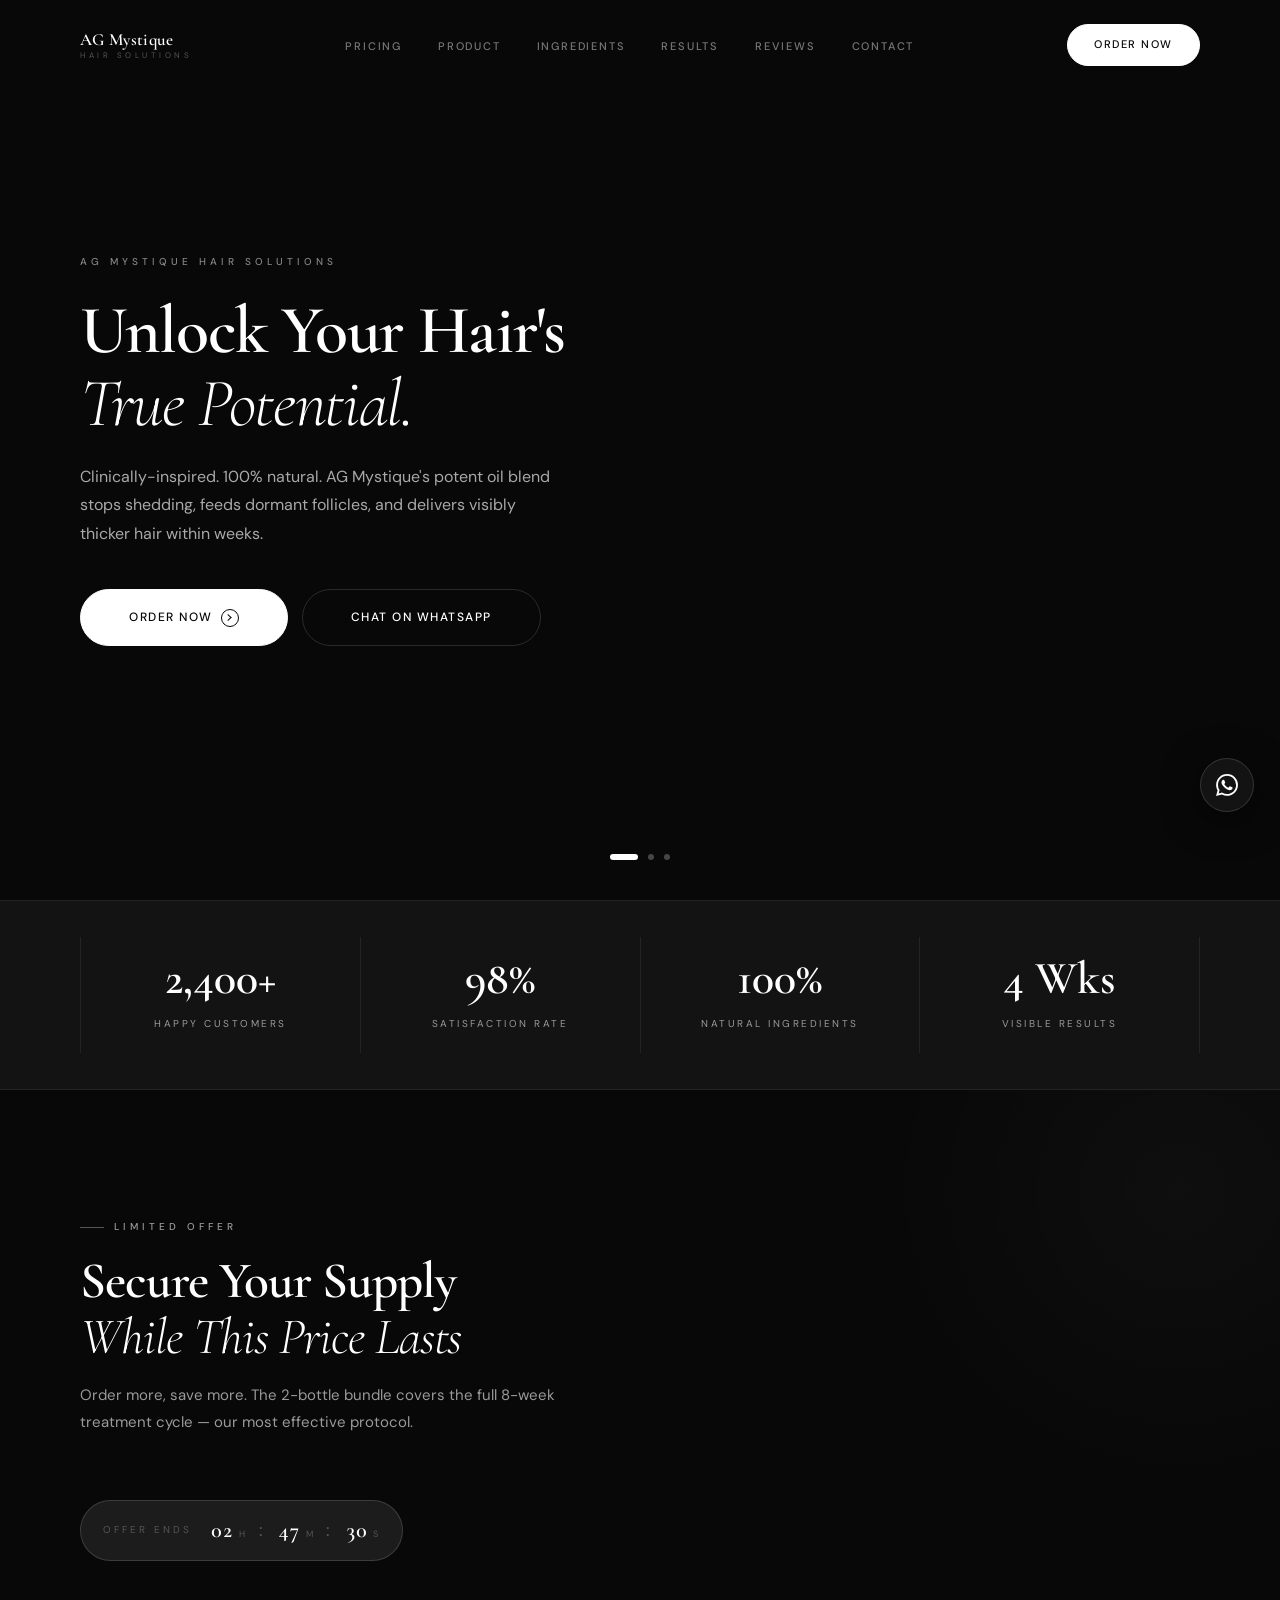
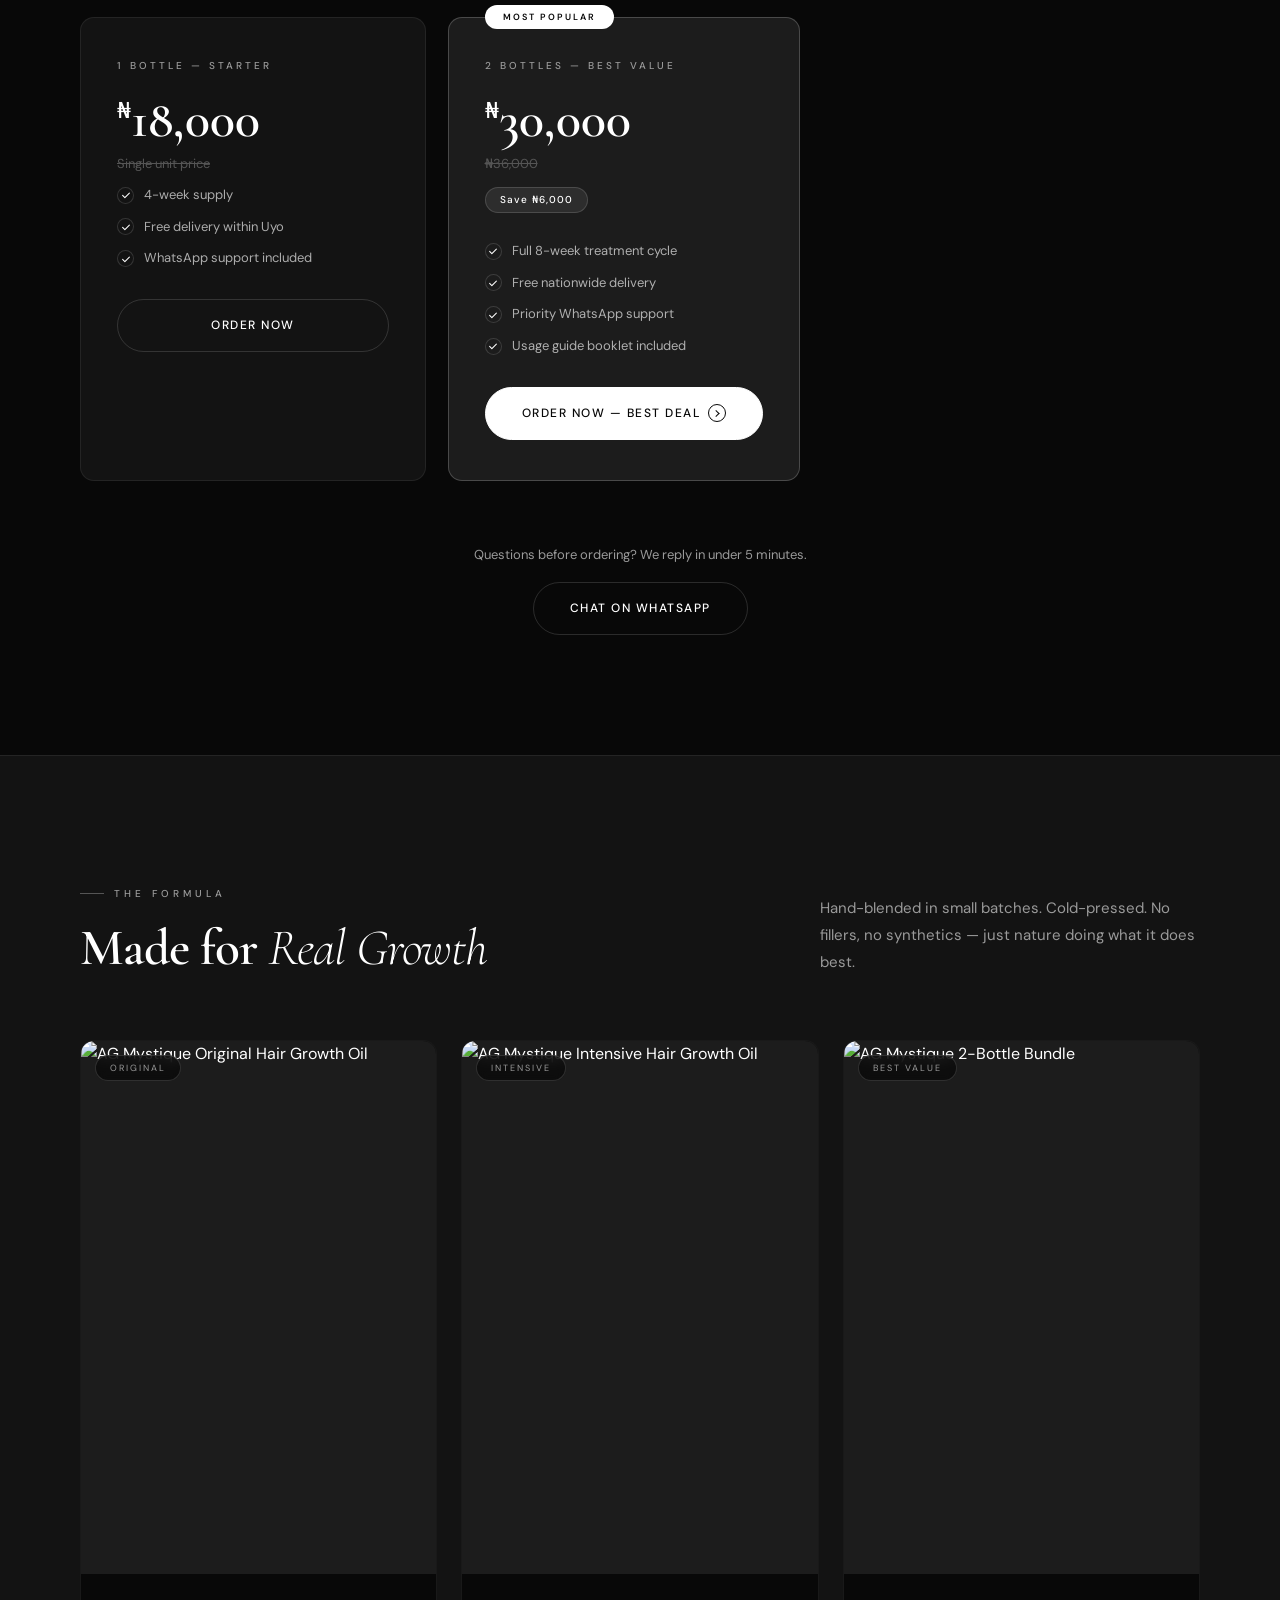
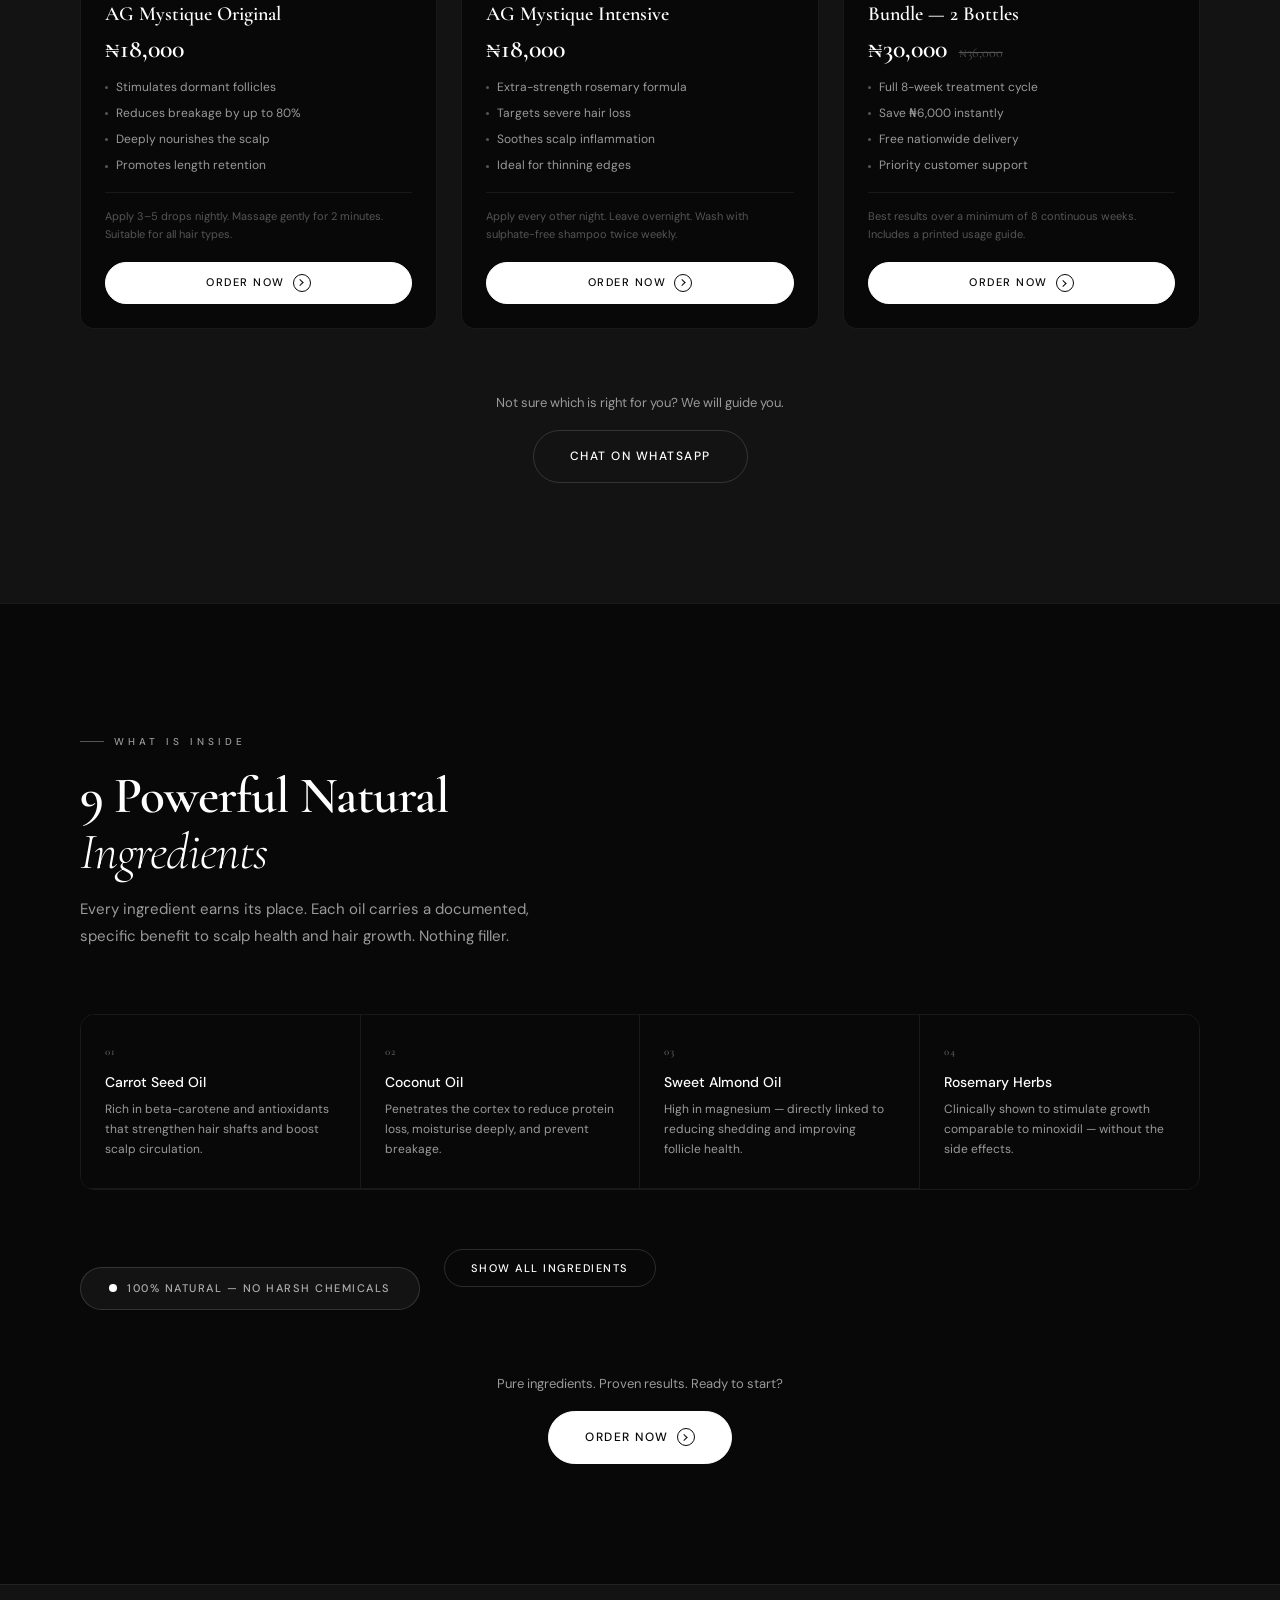
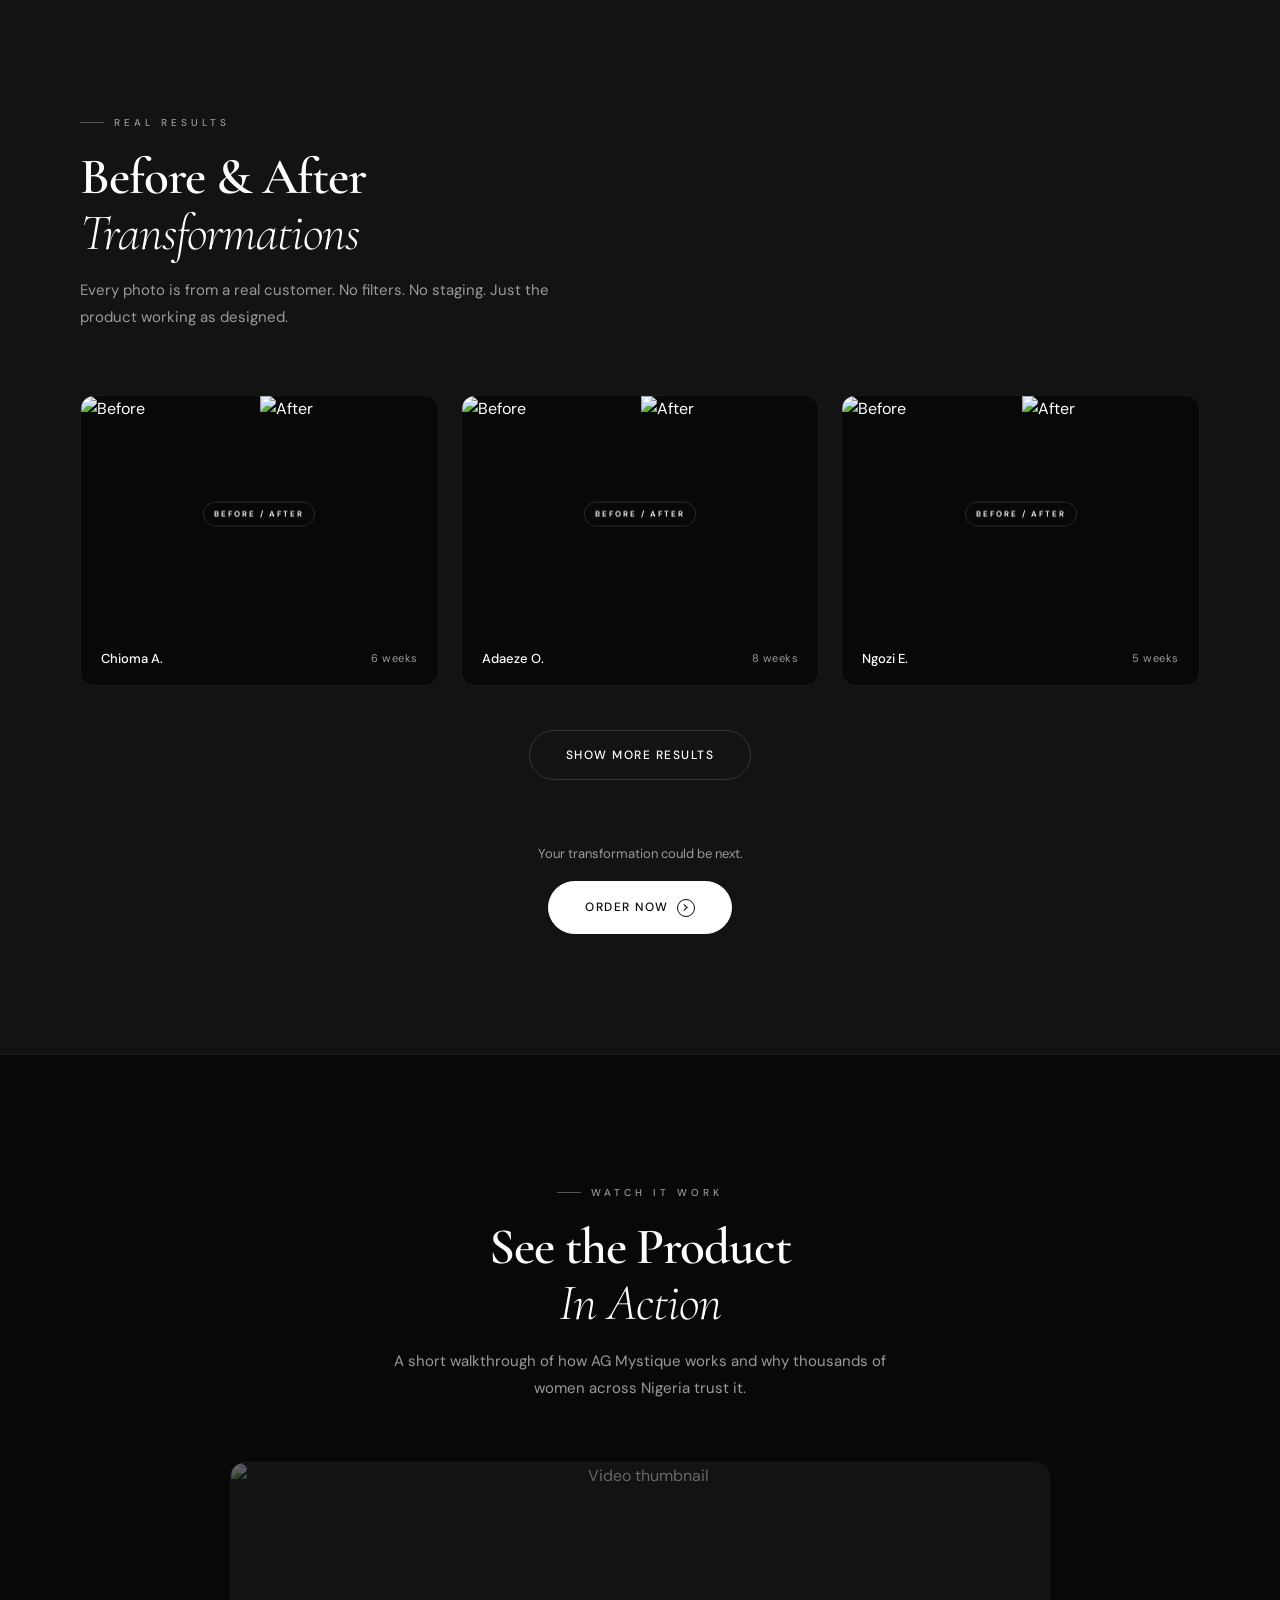
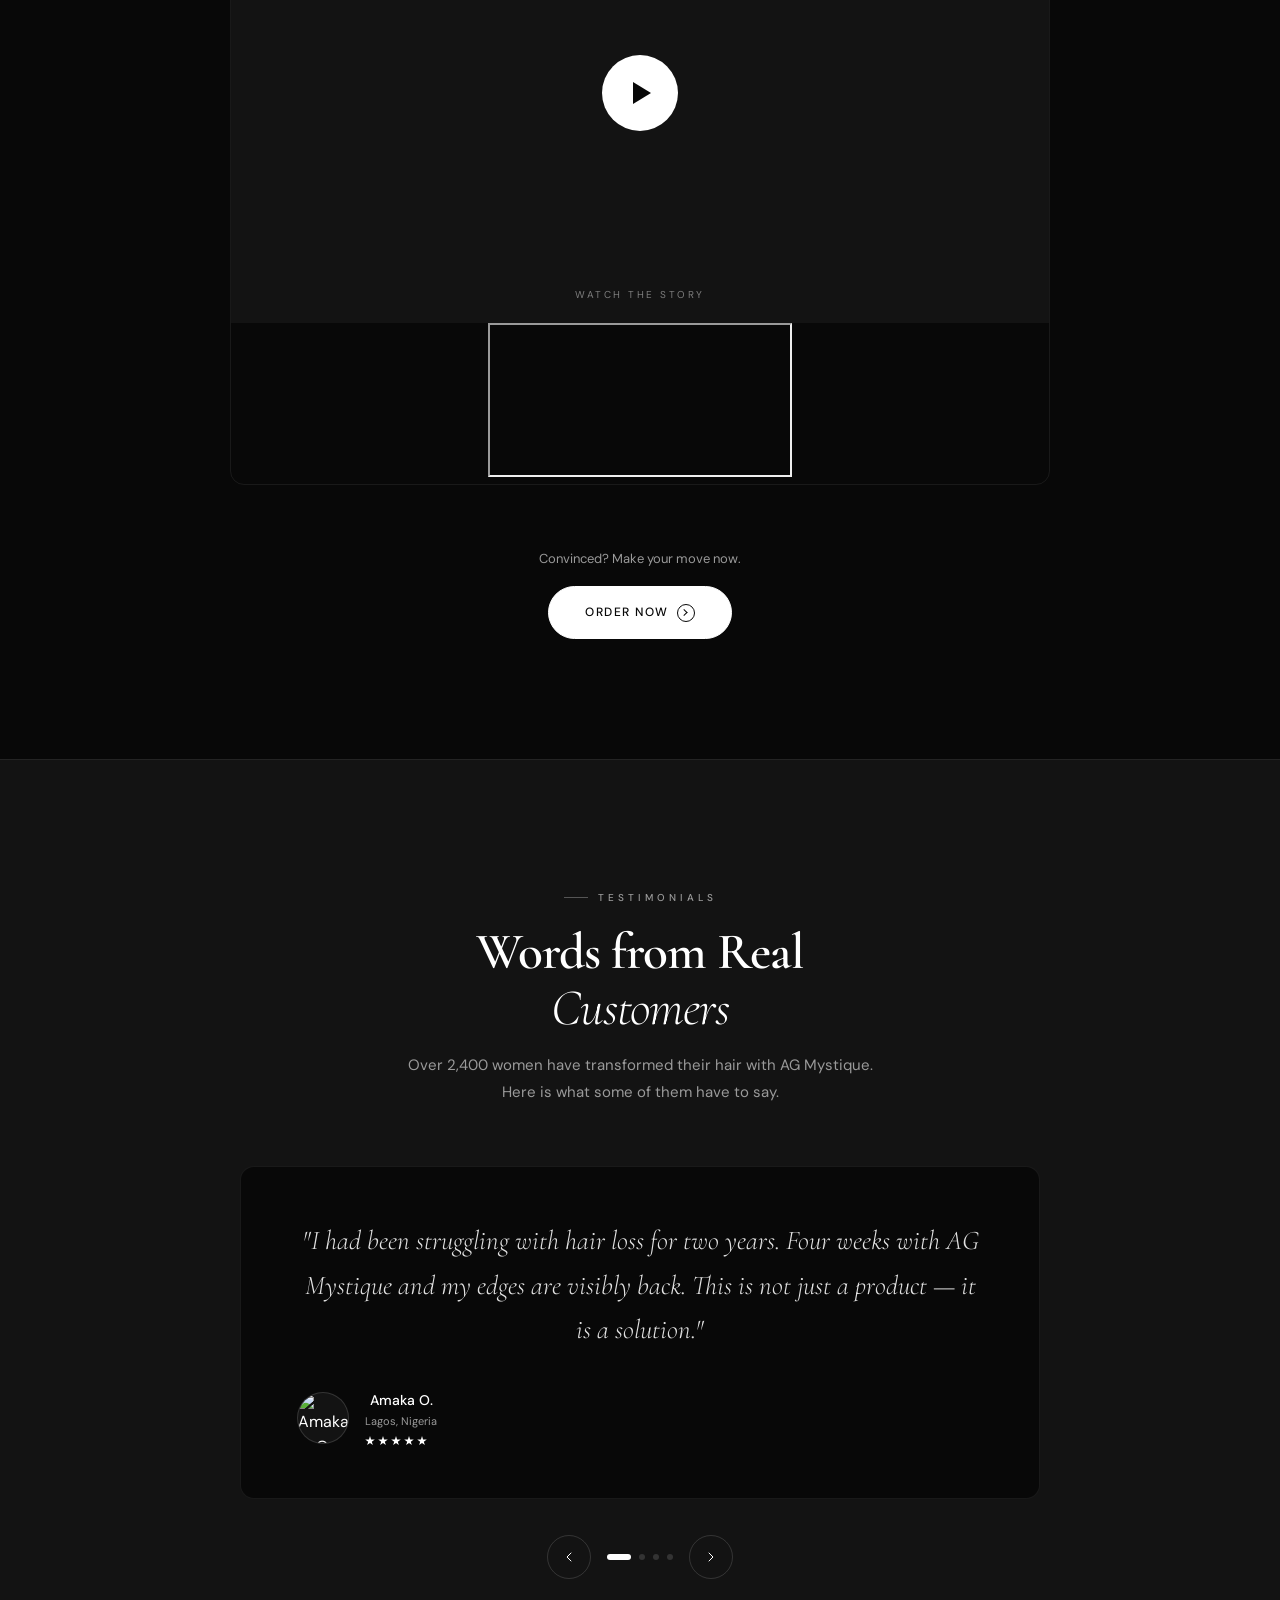
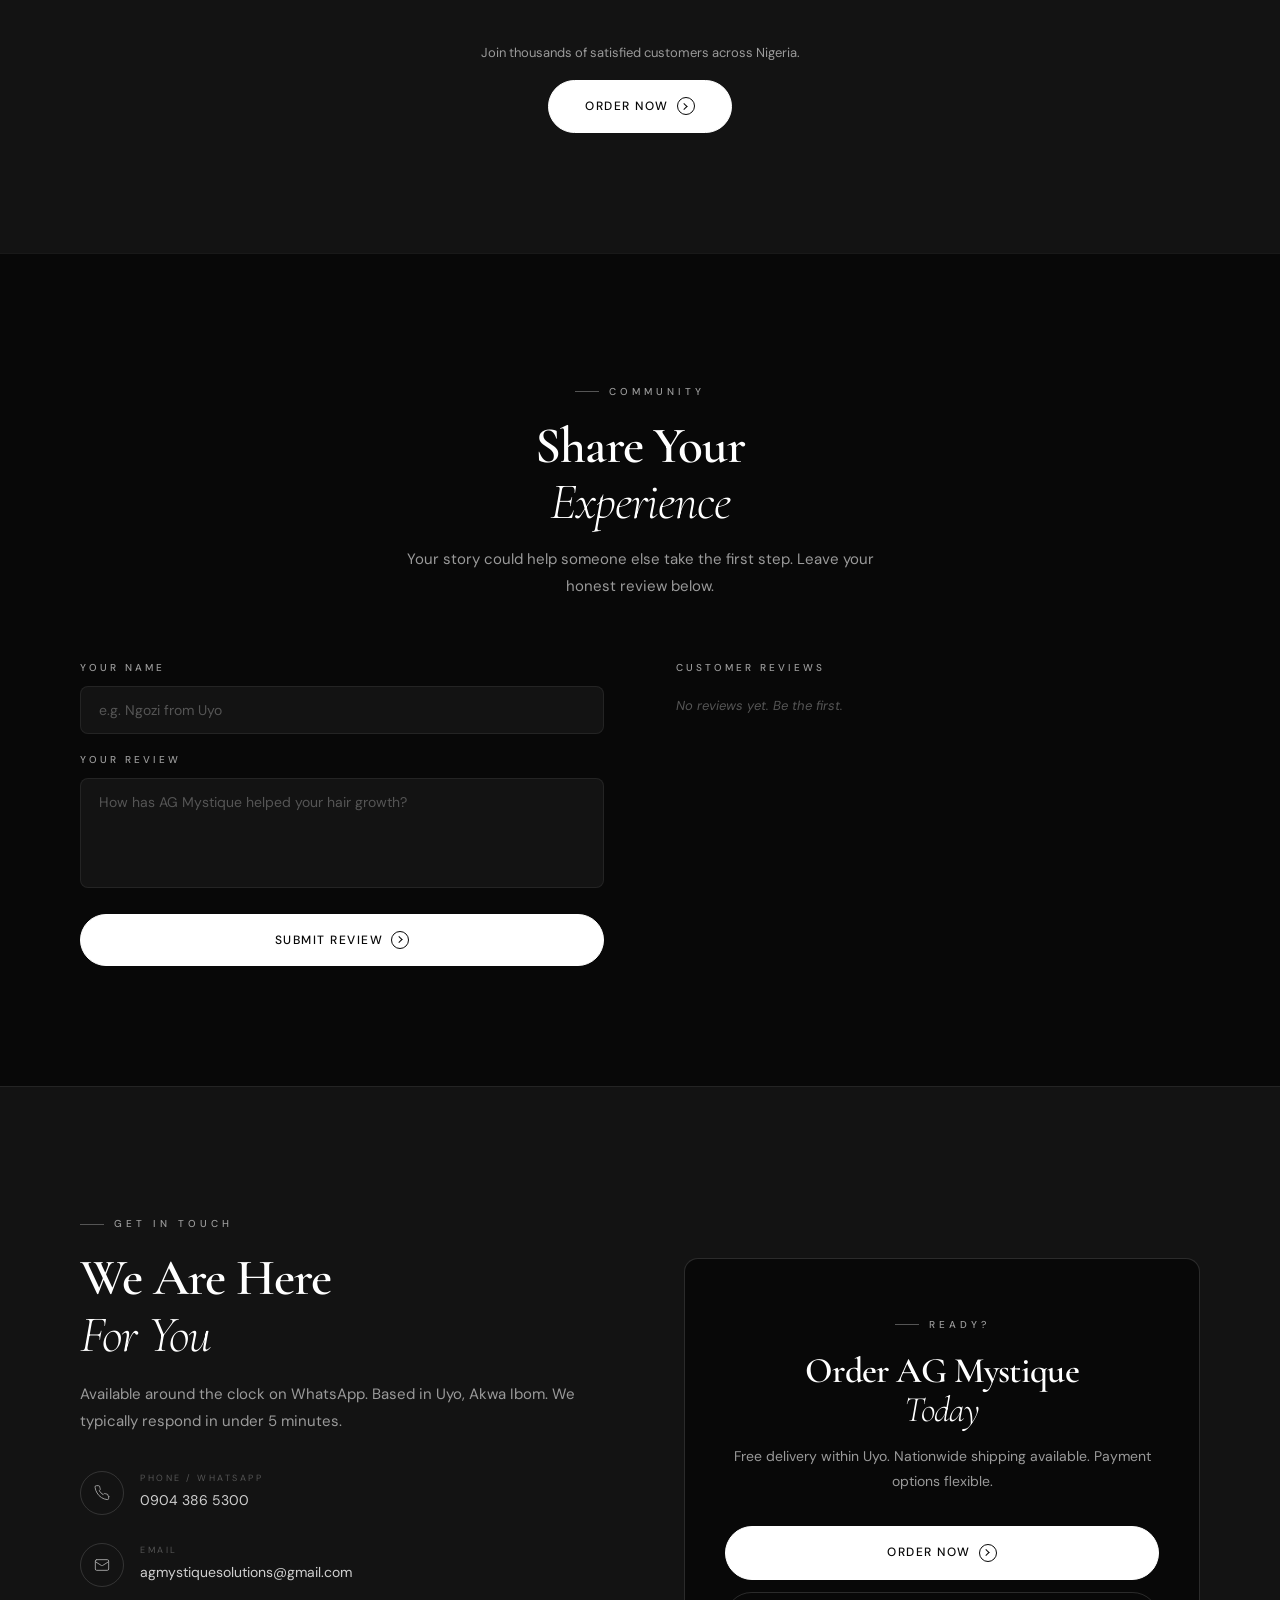
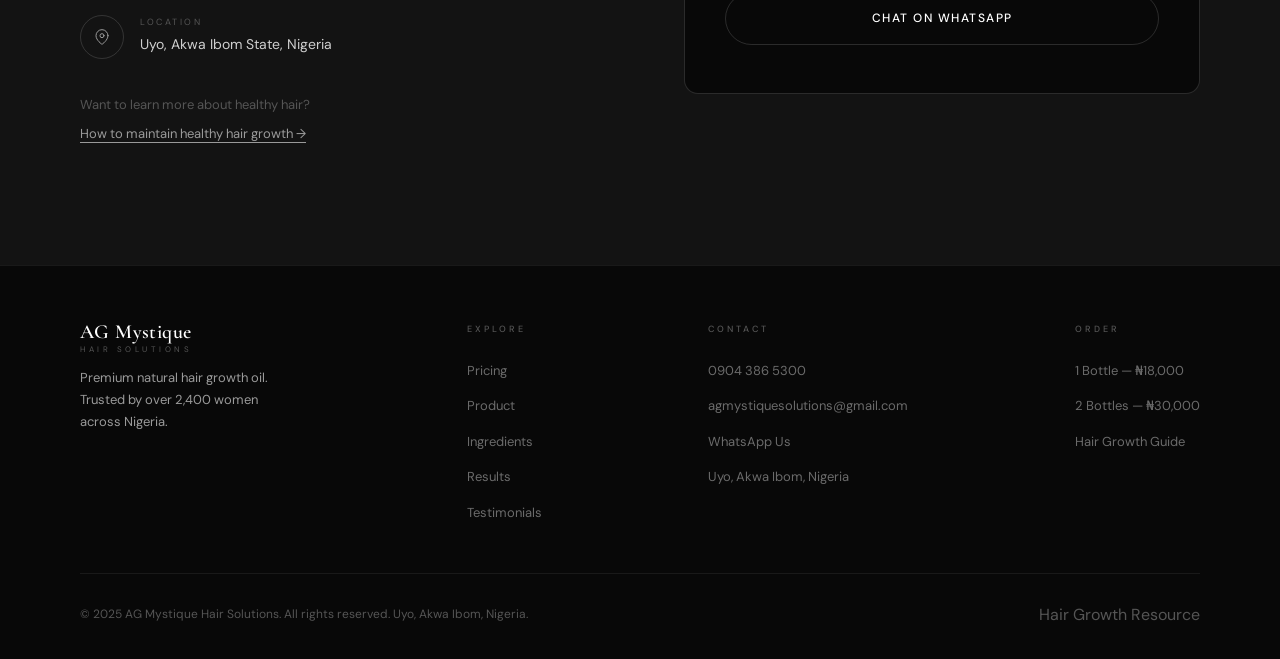
==== index.html @ 1183cba9 "first commit" ====
<!DOCTYPE html>
<html lang="en">
<head>
<meta charset="UTF-8"/>
<meta name="viewport" content="width=device-width,initial-scale=1.0"/>
<meta name="description" content="AG Mystique Hair Solutions — 100% natural hair growth oil. Stop breakage. Regrow thicker, stronger hair. Order now. Uyo, Akwa Ibom, Nigeria."/>
<title>AG Mystique Hair Solutions</title>
<link rel="preconnect" href="https://fonts.googleapis.com"/>
<link rel="preconnect" href="https://fonts.gstatic.com" crossorigin/>
<link rel="stylesheet" href="style.css"/>
</head>
<body>

<!-- ══════════════════════════════
     NAVBAR
══════════════════════════════ -->
<nav id="nav" aria-label="Main navigation">
  <div class="wrap">
    <div class="nav-row">

      <a href="#hero" class="logo">
        AG Mystique
        <small>Hair Solutions</small>
      </a>

      <ul class="nav-links">
        <li><a href="#promo">Pricing</a></li>
        <li><a href="#product">Product</a></li>
        <li><a href="#ingredients">Ingredients</a></li>
        <li><a href="#results">Results</a></li>
        <li><a href="#testi">Reviews</a></li>
        <li><a href="#contact">Contact</a></li>
      </ul>

      <a href="https://wa.me/2349043865300?text=Hello%2C%20I%20want%20to%20order%20AG%20Mystique%20Hair%20Solutions"
         target="_blank" rel="noopener"
         class="btn btn-white btn-sm nav-cta-wrap">
        Order Now
      </a>

      <button class="hbg" aria-label="Open menu" aria-expanded="false">
        <span></span><span></span><span></span>
      </button>

    </div>
  </div>
</nav>

<!-- Mobile menu -->
<nav class="m-menu" aria-label="Mobile navigation">
  <a href="#promo">Pricing</a>
  <a href="#product">Product</a>
  <a href="#ingredients">Ingredients</a>
  <a href="#results">Results</a>
  <a href="#testi">Reviews</a>
  <a href="#contact">Contact</a>
  <div class="m-menu-cta">
    <a href="https://wa.me/2349043865300?text=Hello%2C%20I%20want%20to%20order%20AG%20Mystique%20Hair%20Solutions"
       target="_blank" rel="noopener"
       class="btn btn-white btn-lg">Order Now</a>
  </div>
</nav>


<!-- ══════════════════════════════
     HERO
══════════════════════════════ -->
<section id="hero" aria-label="Hero">

  <div class="slides">
    <div class="slide s1 on" role="img" aria-label="Hair care slide 1"></div>
    <div class="slide s2"    role="img" aria-label="Hair care slide 2"></div>
    <div class="slide s3"    role="img" aria-label="Hair care slide 3"></div>
  </div>

  <div class="hero-body wrap">
    <div class="hero-copy">
      <p class="hero-tag">AG Mystique Hair Solutions</p>
      <h1 class="h-display">
        Unlock Your Hair's<br>
        <em>True Potential.</em>
      </h1>
      <p class="hero-desc">
        Clinically-inspired. 100% natural. AG Mystique's potent oil blend
        stops shedding, feeds dormant follicles, and delivers visibly
        thicker hair within weeks.
      </p>
      <div class="hero-btns">
        <a href="#promo"
           class="btn btn-white btn-lg">
          Order Now <span class="arr"></span>
        </a>
        <a href="https://wa.me/2349043865300?text=Hello%2C%20I%20want%20to%20order%20AG%20Mystique%20Hair%20Solutions"
           target="_blank" rel="noopener"
           class="btn btn-ghost btn-lg">
          Chat on WhatsApp
        </a>
      </div>
    </div>
  </div>

  <div class="slide-nav">
    <div class="sdot on"  aria-label="Slide 1"></div>
    <div class="sdot"     aria-label="Slide 2"></div>
    <div class="sdot"     aria-label="Slide 3"></div>
  </div>

</section>


<!-- ══════════════════════════════
     PROOF BAR
══════════════════════════════ -->
<div class="proof-bar">
  <div class="wrap">
    <div class="proof-grid">
      <div class="proof-cell" data-aos data-aos-delay="0">
        <span class="proof-num">2,400+</span>
        <span class="proof-label">Happy Customers</span>
      </div>
      <div class="proof-cell" data-aos data-aos-delay="80">
        <span class="proof-num">98%</span>
        <span class="proof-label">Satisfaction Rate</span>
      </div>
      <div class="proof-cell" data-aos data-aos-delay="160">
        <span class="proof-num">100%</span>
        <span class="proof-label">Natural Ingredients</span>
      </div>
      <div class="proof-cell" data-aos data-aos-delay="240">
        <span class="proof-num">4 Wks</span>
        <span class="proof-label">Visible Results</span>
      </div>
    </div>
  </div>
</div>


<!-- ══════════════════════════════
     PROMO / PRICING
══════════════════════════════ -->
<section id="promo" class="section">
  <div class="wrap">

    <div class="promo-head" data-aos>
      <p class="eyebrow">Limited Offer</p>
      <h2 class="h-section">
        Secure Your Supply<br><em>While This Price Lasts</em>
      </h2>
      <p class="body-text" style="margin-top:16px">
        Order more, save more. The 2-bottle bundle covers the full
        8-week treatment cycle — our most effective protocol.
      </p>
    </div>

    <!-- Countdown -->
    <div class="cd-bar" data-aos data-aos-delay="80">
      <span class="cd-label">Offer Ends</span>
      <div class="cd-unit">
        <span class="cd-num" id="cdH">02</span>
        <span class="cd-sub">H</span>
      </div>
      <span class="cd-sep">:</span>
      <div class="cd-unit">
        <span class="cd-num" id="cdM">47</span>
        <span class="cd-sub">M</span>
      </div>
      <span class="cd-sep">:</span>
      <div class="cd-unit">
        <span class="cd-num" id="cdS">00</span>
        <span class="cd-sub">S</span>
      </div>
    </div>

    <!-- Price cards -->
    <div class="price-cards" data-aos data-aos-delay="120">

      <!-- 1 bottle -->
      <div class="pc">
        <p class="pc-label">1 Bottle &mdash; Starter</p>
        <div class="pc-price"><sup>&#8358;</sup>18,000</div>
        <p class="pc-was">Single unit price</p>
        <ul class="pc-perks">
          <li class="pc-perk">4-week supply</li>
          <li class="pc-perk">Free delivery within Uyo</li>
          <li class="pc-perk">WhatsApp support included</li>
        </ul>
        <a href="https://wa.me/2349043865300?text=Hello%2C%20I%20want%20to%20order%201%20bottle%20of%20AG%20Mystique%20-%20%E2%82%A618%2C000"
           target="_blank" rel="noopener"
           class="btn btn-ghost btn-full">
          Order Now
        </a>
      </div>

      <!-- 2 bottles (featured) -->
      <div class="pc star">
        <div class="pc-badge">Most Popular</div>
        <p class="pc-label">2 Bottles &mdash; Best Value</p>
        <div class="pc-price"><sup>&#8358;</sup>30,000</div>
        <p class="pc-was">&#8358;36,000</p>
        <span class="pc-save">Save &#8358;6,000</span>
        <ul class="pc-perks">
          <li class="pc-perk">Full 8-week treatment cycle</li>
          <li class="pc-perk">Free nationwide delivery</li>
          <li class="pc-perk">Priority WhatsApp support</li>
          <li class="pc-perk">Usage guide booklet included</li>
        </ul>
        <a href="https://wa.me/2349043865300?text=Hello%2C%20I%20want%20to%20order%202%20bottles%20of%20AG%20Mystique%20-%20%E2%82%A630%2C000"
           target="_blank" rel="noopener"
           class="btn btn-white btn-full">
          Order Now &mdash; Best Deal <span class="arr"></span>
        </a>
      </div>

    </div>

    <!-- Section CTA -->
    <div class="cta-band" data-aos data-aos-delay="60">
      <p>Questions before ordering? We reply in under 5 minutes.</p>
      <a href="https://wa.me/2349043865300?text=Hello%2C%20I%20want%20to%20order%20AG%20Mystique%20Hair%20Solutions"
         target="_blank" rel="noopener"
         class="btn btn-ghost">Chat on WhatsApp</a>
    </div>

  </div>
</section>


<!-- ══════════════════════════════
     PRODUCT
══════════════════════════════ -->
<section id="product" class="section">
  <div class="wrap">

    <div class="prod-top">
      <div data-aos>
        <p class="eyebrow">The Formula</p>
        <h2 class="h-section">Made for <em>Real Growth</em></h2>
      </div>
      <p class="body-text" style="max-width:380px" data-aos data-aos-delay="80">
        Hand-blended in small batches. Cold-pressed. No fillers,
        no synthetics — just nature doing what it does best.
      </p>
    </div>

    <div class="prod-grid">

      <!-- Card 1 -->
      <div class="prod-card" data-aos data-aos-delay="0" tabindex="0" role="button" aria-label="View AG Mystique Original">
        <div class="prod-img">
          <img src="https://images.unsplash.com/photo-1608248543803-ba4f8c70ae0b?w=700&q=80&auto=format&fit=crop"
               alt="AG Mystique Original Hair Growth Oil" loading="lazy"/>
          <span class="prod-tag-over">Original</span>
          <span class="zoom-cue">Tap to Zoom</span>
        </div>
        <div class="prod-body">
          <h3 class="prod-name">AG Mystique Original</h3>
          <p class="prod-price">&#8358;18,000</p>
          <ul class="prod-bens">
            <li class="prod-ben">Stimulates dormant follicles</li>
            <li class="prod-ben">Reduces breakage by up to 80%</li>
            <li class="prod-ben">Deeply nourishes the scalp</li>
            <li class="prod-ben">Promotes length retention</li>
          </ul>
          <p class="prod-usage">Apply 3–5 drops nightly. Massage gently for 2 minutes. Suitable for all hair types.</p>
          <div class="prod-foot">
            <a href="https://wa.me/2349043865300?text=Hello%2C%20I%20want%20to%20order%20AG%20Mystique%20Original"
               target="_blank" rel="noopener"
               class="btn btn-white btn-full btn-sm"
               onclick="event.stopPropagation()">
              Order Now <span class="arr"></span>
            </a>
          </div>
        </div>
      </div>

      <!-- Card 2 -->
      <div class="prod-card" data-aos data-aos-delay="100" tabindex="0" role="button" aria-label="View AG Mystique Intensive">
        <div class="prod-img">
          <img src="https://images.unsplash.com/photo-1527799820374-dcf8d9d4a388?w=700&q=80&auto=format&fit=crop"
               alt="AG Mystique Intensive Hair Growth Oil" loading="lazy"/>
          <span class="prod-tag-over">Intensive</span>
          <span class="zoom-cue">Tap to Zoom</span>
        </div>
        <div class="prod-body">
          <h3 class="prod-name">AG Mystique Intensive</h3>
          <p class="prod-price">&#8358;18,000</p>
          <ul class="prod-bens">
            <li class="prod-ben">Extra-strength rosemary formula</li>
            <li class="prod-ben">Targets severe hair loss</li>
            <li class="prod-ben">Soothes scalp inflammation</li>
            <li class="prod-ben">Ideal for thinning edges</li>
          </ul>
          <p class="prod-usage">Apply every other night. Leave overnight. Wash with sulphate-free shampoo twice weekly.</p>
          <div class="prod-foot">
            <a href="https://wa.me/2349043865300?text=Hello%2C%20I%20want%20to%20order%20AG%20Mystique%20Intensive"
               target="_blank" rel="noopener"
               class="btn btn-white btn-full btn-sm"
               onclick="event.stopPropagation()">
              Order Now <span class="arr"></span>
            </a>
          </div>
        </div>
      </div>

      <!-- Card 3 -->
      <div class="prod-card" data-aos data-aos-delay="200" tabindex="0" role="button" aria-label="View 2-Bottle Bundle">
        <div class="prod-img">
          <img src="https://images.unsplash.com/photo-1556228578-8c89e6adf883?w=700&q=80&auto=format&fit=crop"
               alt="AG Mystique 2-Bottle Bundle" loading="lazy"/>
          <span class="prod-tag-over">Best Value</span>
          <span class="zoom-cue">Tap to Zoom</span>
        </div>
        <div class="prod-body">
          <h3 class="prod-name">Bundle &mdash; 2 Bottles</h3>
          <p class="prod-price">
            &#8358;30,000
            <span style="font-size:14px;color:var(--grey2);text-decoration:line-through;font-weight:300;margin-left:6px">&#8358;36,000</span>
          </p>
          <ul class="prod-bens">
            <li class="prod-ben">Full 8-week treatment cycle</li>
            <li class="prod-ben">Save &#8358;6,000 instantly</li>
            <li class="prod-ben">Free nationwide delivery</li>
            <li class="prod-ben">Priority customer support</li>
          </ul>
          <p class="prod-usage">Best results over a minimum of 8 continuous weeks. Includes a printed usage guide.</p>
          <div class="prod-foot">
            <a href="https://wa.me/2349043865300?text=Hello%2C%20I%20want%20to%20order%20the%202-bottle%20bundle%20of%20AG%20Mystique"
               target="_blank" rel="noopener"
               class="btn btn-white btn-full btn-sm"
               onclick="event.stopPropagation()">
              Order Now <span class="arr"></span>
            </a>
          </div>
        </div>
      </div>

    </div>

    <div class="cta-band" data-aos>
      <p>Not sure which is right for you? We will guide you.</p>
      <a href="https://wa.me/2349043865300?text=Hello%2C%20I%20need%20help%20choosing%20the%20right%20AG%20Mystique%20product"
         target="_blank" rel="noopener"
         class="btn btn-ghost">Chat on WhatsApp</a>
    </div>

  </div>
</section>

<!-- Lightbox -->
<div id="lb" role="dialog" aria-modal="true" aria-label="Product image zoom">
  <button id="lb-x" aria-label="Close">&times;</button>
  <img id="lb-img" src="" alt="Product zoomed"/>
</div>


<!-- ══════════════════════════════
     INGREDIENTS
══════════════════════════════ -->
<section id="ingredients" class="section">
  <div class="wrap">

    <div class="ing-head" data-aos>
      <p class="eyebrow">What Is Inside</p>
      <h2 class="h-section">9 Powerful Natural<br><em>Ingredients</em></h2>
      <p class="body-text" style="margin-top:16px">
        Every ingredient earns its place. Each oil carries a documented,
        specific benefit to scalp health and hair growth. Nothing filler.
      </p>
    </div>

    <!-- First 4 always visible -->
    <div class="ing-visible" data-aos data-aos-delay="60">
      <div class="ing-card">
        <p class="ing-num">01</p>
        <p class="ing-name">Carrot Seed Oil</p>
        <p class="ing-desc">Rich in beta-carotene and antioxidants that strengthen hair shafts and boost scalp circulation.</p>
      </div>
      <div class="ing-card">
        <p class="ing-num">02</p>
        <p class="ing-name">Coconut Oil</p>
        <p class="ing-desc">Penetrates the cortex to reduce protein loss, moisturise deeply, and prevent breakage.</p>
      </div>
      <div class="ing-card">
        <p class="ing-num">03</p>
        <p class="ing-name">Sweet Almond Oil</p>
        <p class="ing-desc">High in magnesium — directly linked to reducing shedding and improving follicle health.</p>
      </div>
      <div class="ing-card">
        <p class="ing-num">04</p>
        <p class="ing-name">Rosemary Herbs</p>
        <p class="ing-desc">Clinically shown to stimulate growth comparable to minoxidil — without the side effects.</p>
      </div>
    </div>

    <!-- Remaining 5 — show more -->
    <div class="ing-more" id="ing-more">
      <div class="ing-card">
        <p class="ing-num">05</p>
        <p class="ing-name">Soursop Herbs</p>
        <p class="ing-desc">Packed with vitamin C and anti-inflammatory compounds that calm scalp irritation and dandruff.</p>
      </div>
      <div class="ing-card">
        <p class="ing-num">06</p>
        <p class="ing-name">Tea Tree Oil</p>
        <p class="ing-desc">Antibacterial and antifungal. Clears clogged follicles and creates the ideal environment for growth.</p>
      </div>
      <div class="ing-card">
        <p class="ing-num">07</p>
        <p class="ing-name">Peppermint Oil</p>
        <p class="ing-desc">Increases dermal thickness and follicle number. Stimulates blood flow with a cooling sensation.</p>
      </div>
      <div class="ing-card">
        <p class="ing-num">08</p>
        <p class="ing-name">Moringa Oil</p>
        <p class="ing-desc">Contains all essential amino acids needed to build keratin — the protein your hair is made of.</p>
      </div>
      <div class="ing-card" style="grid-column:1/3">
        <p class="ing-num">09</p>
        <p class="ing-name">Olive Oil</p>
        <p class="ing-desc">Seals moisture, adds lustrous shine, and protects against environmental damage and UV exposure.</p>
      </div>
    </div>

    <div style="display:flex;align-items:center;gap:24px;flex-wrap:wrap;margin-top:36px" data-aos>
      <span class="nat-pill"><i></i>100% Natural &mdash; No Harsh Chemicals</span>
      <button id="ing-more-btn" class="btn btn-ghost btn-sm">Show All Ingredients</button>
    </div>

    <div class="cta-band" data-aos>
      <p>Pure ingredients. Proven results. Ready to start?</p>
      <a href="https://wa.me/2349043865300?text=Hello%2C%20I%20want%20to%20order%20AG%20Mystique%20Hair%20Solutions"
         target="_blank" rel="noopener"
         class="btn btn-white">Order Now <span class="arr"></span></a>
    </div>

  </div>
</section>


<!-- ══════════════════════════════
     BEFORE & AFTER
══════════════════════════════ -->
<section id="results" class="section">
  <div class="wrap">

    <div class="res-head" data-aos>
      <p class="eyebrow">Real Results</p>
      <h2 class="h-section">Before &amp; After<br><em>Transformations</em></h2>
      <p class="body-text" style="margin-top:16px">
        Every photo is from a real customer. No filters. No staging.
        Just the product working as designed.
      </p>
    </div>

    <div class="res-grid">

      <!-- Visible: 3 -->
      <div class="res-card" data-aos data-aos-delay="0">
        <div class="res-imgs">
          <img src="https://images.unsplash.com/photo-1604072366595-e75dc92d6bdc?w=400&q=75&auto=format&fit=crop" alt="Before" loading="lazy"/>
          <img src="https://images.unsplash.com/photo-1526045612212-70caf35c14df?w=400&q=75&auto=format&fit=crop" alt="After" loading="lazy"/>
          <span class="res-pip">Before / After</span>
        </div>
        <div class="res-foot">
          <span class="res-name">Chioma A.</span>
          <span class="res-wks">6 weeks</span>
        </div>
      </div>

      <div class="res-card" data-aos data-aos-delay="80">
        <div class="res-imgs">
          <img src="https://images.unsplash.com/photo-1520399633827-f7a77c765c98?w=400&q=75&auto=format&fit=crop" alt="Before" loading="lazy"/>
          <img src="https://images.unsplash.com/photo-1522337360788-8b13dee7a37e?w=400&q=75&auto=format&fit=crop" alt="After" loading="lazy"/>
          <span class="res-pip">Before / After</span>
        </div>
        <div class="res-foot">
          <span class="res-name">Adaeze O.</span>
          <span class="res-wks">8 weeks</span>
        </div>
      </div>

      <div class="res-card" data-aos data-aos-delay="160">
        <div class="res-imgs">
          <img src="https://images.unsplash.com/photo-1598346762291-aee88549193f?w=400&q=75&auto=format&fit=crop" alt="Before" loading="lazy"/>
          <img src="https://images.unsplash.com/photo-1519699047748-de8e457a634e?w=400&q=75&auto=format&fit=crop" alt="After" loading="lazy"/>
          <span class="res-pip">Before / After</span>
        </div>
        <div class="res-foot">
          <span class="res-name">Ngozi E.</span>
          <span class="res-wks">5 weeks</span>
        </div>
      </div>

      <!-- Hidden: 3 more -->
      <div class="res-card hidden" data-aos-delay="0">
        <div class="res-imgs">
          <img src="https://images.unsplash.com/photo-1516961642265-531546e84af2?w=400&q=75&auto=format&fit=crop" alt="Before" loading="lazy"/>
          <img src="https://images.unsplash.com/photo-1580618672591-eb180b1a973f?w=400&q=75&auto=format&fit=crop" alt="After" loading="lazy"/>
          <span class="res-pip">Before / After</span>
        </div>
        <div class="res-foot">
          <span class="res-name">Blessing I.</span>
          <span class="res-wks">7 weeks</span>
        </div>
      </div>

      <div class="res-card hidden" data-aos-delay="80">
        <div class="res-imgs">
          <img src="https://images.unsplash.com/photo-1606902965551-dce093cda6e7?w=400&q=75&auto=format&fit=crop" alt="Before" loading="lazy"/>
          <img src="https://images.unsplash.com/photo-1531746020798-e6953c6e8e04?w=400&q=75&auto=format&fit=crop" alt="After" loading="lazy"/>
          <span class="res-pip">Before / After</span>
        </div>
        <div class="res-foot">
          <span class="res-name">Favour N.</span>
          <span class="res-wks">10 weeks</span>
        </div>
      </div>

      <div class="res-card hidden" data-aos-delay="160">
        <div class="res-imgs">
          <img src="https://images.unsplash.com/photo-1507003211169-0a1dd7228f2d?w=400&q=75&auto=format&fit=crop" alt="Before" loading="lazy"/>
          <img src="https://images.unsplash.com/photo-1509967419530-da38b4704bc6?w=400&q=75&auto=format&fit=crop" alt="After" loading="lazy"/>
          <span class="res-pip">Before / After</span>
        </div>
        <div class="res-foot">
          <span class="res-name">Peace U.</span>
          <span class="res-wks">4 weeks</span>
        </div>
      </div>

    </div>

    <div style="text-align:center;margin-top:44px" data-aos>
      <button id="res-more-btn" class="btn btn-ghost">Show More Results</button>
    </div>

    <div class="cta-band" data-aos>
      <p>Your transformation could be next.</p>
      <a href="https://wa.me/2349043865300?text=Hello%2C%20I%20want%20to%20order%20AG%20Mystique%20Hair%20Solutions"
         target="_blank" rel="noopener"
         class="btn btn-white">Order Now <span class="arr"></span></a>
    </div>

  </div>
</section>


<!-- ══════════════════════════════
     VIDEO
══════════════════════════════ -->
<section id="vid-sec" class="section">
  <div class="wrap tc">
    <div data-aos>
      <p class="eyebrow" style="justify-content:center">Watch It Work</p>
      <h2 class="h-section">See the Product<br><em>In Action</em></h2>
      <p class="body-text" style="margin:16px auto 0">
        A short walkthrough of how AG Mystique works and why thousands
        of women across Nigeria trust it.
      </p>
    </div>

    <div class="vid-wrap" data-aos data-aos-delay="80">
      <div class="vid-thumb" id="vthumb">
        <img src="https://images.unsplash.com/photo-1487412720507-e7ab37603c6f?w=900&q=70&auto=format&fit=crop"
             alt="Video thumbnail" loading="lazy"/>
        <div class="play-ring" aria-label="Play video"></div>
        <span class="vid-caption">Watch the Story</span>
      </div>
      <iframe id="vframe" class="vid-frame" title="AG Mystique product video"
              allow="autoplay; fullscreen" loading="lazy" src=""></iframe>
    </div>

    <div class="cta-band" data-aos>
      <p>Convinced? Make your move now.</p>
      <a href="https://wa.me/2349043865300?text=Hello%2C%20I%20want%20to%20order%20AG%20Mystique%20Hair%20Solutions"
         target="_blank" rel="noopener"
         class="btn btn-white">Order Now <span class="arr"></span></a>
    </div>
  </div>
</section>


<!-- ══════════════════════════════
     TESTIMONIALS
══════════════════════════════ -->
<section id="testi" class="section">
  <div class="wrap tc">
    <div data-aos>
      <p class="eyebrow" style="justify-content:center">Testimonials</p>
      <h2 class="h-section">Words from Real<br><em>Customers</em></h2>
      <p class="body-text" style="margin:16px auto 0">
        Over 2,400 women have transformed their hair with AG Mystique.
        Here is what some of them have to say.
      </p>
    </div>

    <div class="tslider" data-aos data-aos-delay="80">
      <div class="ttrack">

        <div class="tslide">
          <div class="tcard">
            <p class="tquote">"I had been struggling with hair loss for two years. Four weeks with AG Mystique and my edges are visibly back. This is not just a product — it is a solution."</p>
            <div class="tauthor">
              <div class="tavatar">
                <img src="https://images.unsplash.com/photo-1531746020798-e6953c6e8e04?w=120&q=80&auto=format&fit=crop" alt="Amaka O." loading="lazy"/>
              </div>
              <div>
                <p class="tname">Amaka O.</p>
                <p class="tloc">Lagos, Nigeria</p>
                <div class="tstars"><span></span><span></span><span></span><span></span><span></span></div>
              </div>
            </div>
          </div>
        </div>

        <div class="tslide">
          <div class="tcard">
            <p class="tquote">"My hair used to break every time I combed it. Three weeks in, barely any shedding. By week eight my length had grown noticeably. On my third bundle already."</p>
            <div class="tauthor">
              <div class="tavatar">
                <img src="https://images.unsplash.com/photo-1580489944761-15a19d654956?w=120&q=80&auto=format&fit=crop" alt="Precious K." loading="lazy"/>
              </div>
              <div>
                <p class="tname">Precious K.</p>
                <p class="tloc">Port Harcourt, Nigeria</p>
                <div class="tstars"><span></span><span></span><span></span><span></span><span></span></div>
              </div>
            </div>
          </div>
        </div>

        <div class="tslide">
          <div class="tcard">
            <p class="tquote">"I was sceptical — I had tried so many products. But AG Mystique is different. The smell alone tells you it is real natural oil. The results speak for themselves."</p>
            <div class="tauthor">
              <div class="tavatar">
                <img src="https://images.unsplash.com/photo-1607746882042-944635dfe10e?w=120&q=80&auto=format&fit=crop" alt="Funmilayo A." loading="lazy"/>
              </div>
              <div>
                <p class="tname">Funmilayo A.</p>
                <p class="tloc">Abuja, Nigeria</p>
                <div class="tstars"><span></span><span></span><span></span><span></span><span></span></div>
              </div>
            </div>
          </div>
        </div>

        <div class="tslide">
          <div class="tcard">
            <p class="tquote">"Postpartum hair loss had taken so much from me. This oil brought it all back. I started seeing baby hairs at the front by week five. Absolutely grateful."</p>
            <div class="tauthor">
              <div class="tavatar">
                <img src="https://images.unsplash.com/photo-1494790108377-be9c29b29330?w=120&q=80&auto=format&fit=crop" alt="Chidinma E." loading="lazy"/>
              </div>
              <div>
                <p class="tname">Chidinma E.</p>
                <p class="tloc">Enugu, Nigeria</p>
                <div class="tstars"><span></span><span></span><span></span><span></span><span></span></div>
              </div>
            </div>
          </div>
        </div>

      </div>

      <div class="t-ctrl">
        <button class="t-arrow" id="tPrev" aria-label="Previous">
          <svg viewBox="0 0 24 24"><polyline points="15,18 9,12 15,6"/></svg>
        </button>
        <div class="t-pips">
          <div class="tpip on"></div>
          <div class="tpip"></div>
          <div class="tpip"></div>
          <div class="tpip"></div>
        </div>
        <button class="t-arrow" id="tNext" aria-label="Next">
          <svg viewBox="0 0 24 24"><polyline points="9,18 15,12 9,6"/></svg>
        </button>
      </div>
    </div>

    <div class="cta-band" data-aos>
      <p>Join thousands of satisfied customers across Nigeria.</p>
      <a href="https://wa.me/2349043865300?text=Hello%2C%20I%20want%20to%20order%20AG%20Mystique%20Hair%20Solutions"
         target="_blank" rel="noopener"
         class="btn btn-white">Order Now <span class="arr"></span></a>
    </div>
  </div>
</section>


<!-- ══════════════════════════════
     REVIEWS
══════════════════════════════ -->
<section id="reviews" class="section">
  <div class="wrap">
    <div class="tc" data-aos>
      <p class="eyebrow" style="justify-content:center">Community</p>
      <h2 class="h-section">Share Your<br><em>Experience</em></h2>
      <p class="body-text" style="margin:16px auto 0">
        Your story could help someone else take the first step.
        Leave your honest review below.
      </p>
    </div>

    <div class="rev-layout">

      <div data-aos data-aos-delay="0">
        <form id="rForm" novalidate>
          <div class="fg">
            <label class="fl" for="rName">Your Name</label>
            <input class="fi" id="rName" type="text" placeholder="e.g. Ngozi from Uyo" required maxlength="60"/>
          </div>
          <div class="fg">
            <label class="fl" for="rComment">Your Review</label>
            <textarea class="fi" id="rComment" placeholder="How has AG Mystique helped your hair growth?" required maxlength="400"></textarea>
          </div>
          <button type="submit" class="btn btn-white btn-full">
            Submit Review <span class="arr"></span>
          </button>
          <p class="rev-ok" id="rOk">Your review has been posted. Thank you.</p>
        </form>
      </div>

      <div data-aos data-aos-delay="100">
        <p class="rev-list-h">Customer Reviews</p>
        <div id="rList" class="rev-list"></div>
      </div>

    </div>
  </div>
</section>


<!-- ══════════════════════════════
     CONTACT / FINAL CTA
══════════════════════════════ -->
<section id="contact" class="section">
  <div class="wrap">
    <div class="ct-grid">

      <div data-aos>
        <p class="eyebrow">Get in Touch</p>
        <h2 class="h-section">We Are Here<br><em>For You</em></h2>
        <p class="body-text" style="margin:18px 0 36px">
          Available around the clock on WhatsApp. Based in Uyo, Akwa Ibom.
          We typically respond in under 5 minutes.
        </p>

        <div class="ct-info">
          <div class="ct-row">
            <div class="ct-ico">
              <svg viewBox="0 0 24 24" stroke-width="1.5"><path d="M22 16.92v3a2 2 0 0 1-2.18 2 19.79 19.79 0 0 1-8.63-3.07A19.5 19.5 0 0 1 4.69 12 19.79 19.79 0 0 1 1.62 3.36 2 2 0 0 1 3.6 1h3a2 2 0 0 1 2 1.72 12.84 12.84 0 0 0 .7 2.81 2 2 0 0 1-.45 2.11L7.91 8.6a16 16 0 0 0 5.74 5.74l.97-.97a2 2 0 0 1 2.11-.45 12.84 12.84 0 0 0 2.81.7A2 2 0 0 1 21 16l.92.92z"/></svg>
            </div>
            <div>
              <p class="ct-lbl">Phone / WhatsApp</p>
              <p class="ct-val">0904 386 5300</p>
            </div>
          </div>
          <div class="ct-row">
            <div class="ct-ico">
              <svg viewBox="0 0 24 24" stroke-width="1.5"><rect x="2" y="4" width="20" height="16" rx="2"/><path d="m22 7-8.97 5.7a1.94 1.94 0 0 1-2.06 0L2 7"/></svg>
            </div>
            <div>
              <p class="ct-lbl">Email</p>
              <p class="ct-val">agmystiquesolutions@gmail.com</p>
            </div>
          </div>
          <div class="ct-row">
            <div class="ct-ico">
              <svg viewBox="0 0 24 24" stroke-width="1.5"><path d="M21 10c0 7-9 13-9 13s-9-6-9-13a9 9 0 0 1 18 0z"/><circle cx="12" cy="10" r="3"/></svg>
            </div>
            <div>
              <p class="ct-lbl">Location</p>
              <p class="ct-val">Uyo, Akwa Ibom State, Nigeria</p>
            </div>
          </div>
        </div>

        <p style="margin-top:36px;font-size:13px;color:var(--grey2)">Want to learn more about healthy hair?</p>
        <a href="https://www.healthline.com/health/beauty-skin-care/how-to-grow-hair-faster"
           target="_blank" rel="noopener"
           style="display:inline-block;margin-top:8px;font-size:13px;color:var(--grey1);text-decoration:underline;text-underline-offset:4px;transition:color .2s"
           onmouseover="this.style.color='#fff'" onmouseout="this.style.color='var(--grey1)'">
          How to maintain healthy hair growth &rarr;
        </a>
      </div>

      <div data-aos data-aos-delay="80">
        <div class="ct-card">
          <p class="eyebrow" style="justify-content:center">Ready?</p>
          <h3 class="h-section" style="font-size:clamp(24px,3.2vw,36px)">
            Order AG Mystique<br><em>Today</em>
          </h3>
          <p class="body-text" style="margin:14px auto 32px;font-size:14px">
            Free delivery within Uyo. Nationwide shipping available.
            Payment options flexible.
          </p>
          <div class="ct-btns">
            <a href="https://wa.me/2349043865300?text=Hello%2C%20I%20want%20to%20order%20AG%20Mystique%20Hair%20Solutions"
               target="_blank" rel="noopener"
               class="btn btn-white btn-full">
              Order Now <span class="arr"></span>
            </a>
            <a href="https://wa.me/2349043865300?text=Hello%2C%20I%20want%20to%20order%20AG%20Mystique%20Hair%20Solutions"
               target="_blank" rel="noopener"
               class="btn btn-ghost btn-full">
              Chat on WhatsApp
            </a>
          </div>
        </div>
      </div>

    </div>
  </div>
</section>


<!-- ══════════════════════════════
     FOOTER
══════════════════════════════ -->
<footer>
  <div class="wrap">
    <div class="ft-row">

      <div class="ft-brand">
        <div class="logo">AG Mystique<small>Hair Solutions</small></div>
        <p>Premium natural hair growth oil. Trusted by over 2,400 women across Nigeria.</p>
      </div>

      <div class="ft-col">
        <h5>Explore</h5>
        <ul>
          <li><a href="#promo">Pricing</a></li>
          <li><a href="#product">Product</a></li>
          <li><a href="#ingredients">Ingredients</a></li>
          <li><a href="#results">Results</a></li>
          <li><a href="#testi">Testimonials</a></li>
        </ul>
      </div>

      <div class="ft-col">
        <h5>Contact</h5>
        <ul>
          <li><a href="tel:09043865300">0904 386 5300</a></li>
          <li><a href="mailto:agmystiquesolutions@gmail.com">agmystiquesolutions@gmail.com</a></li>
          <li><a href="https://wa.me/2349043865300?text=Hello%2C%20I%20want%20to%20order%20AG%20Mystique%20Hair%20Solutions" target="_blank" rel="noopener">WhatsApp Us</a></li>
          <li><a>Uyo, Akwa Ibom, Nigeria</a></li>
        </ul>
      </div>

      <div class="ft-col">
        <h5>Order</h5>
        <ul>
          <li><a href="https://wa.me/2349043865300?text=Hello%2C%20I%20want%20to%20order%201%20bottle" target="_blank" rel="noopener">1 Bottle &mdash; &#8358;18,000</a></li>
          <li><a href="https://wa.me/2349043865300?text=Hello%2C%20I%20want%20to%20order%202%20bottles" target="_blank" rel="noopener">2 Bottles &mdash; &#8358;30,000</a></li>
          <li><a href="https://www.healthline.com/health/beauty-skin-care/how-to-grow-hair-faster" target="_blank" rel="noopener">Hair Growth Guide</a></li>
        </ul>
      </div>

    </div>

    <div class="ft-bottom">
      <p>&copy; 2025 AG Mystique Hair Solutions. All rights reserved. Uyo, Akwa Ibom, Nigeria.</p>
      <a href="https://www.healthline.com/health/beauty-skin-care/how-to-grow-hair-faster" target="_blank" rel="noopener">Hair Growth Resource</a>
    </div>
  </div>
</footer>


<!-- ══════════════════════════════
     FLOATING BUTTONS
══════════════════════════════ -->
<a id="wa-float"
   href="https://wa.me/2349043865300?text=Hello%2C%20I%20want%20to%20order%20AG%20Mystique%20Hair%20Solutions"
   target="_blank" rel="noopener"
   aria-label="Chat on WhatsApp">
  <svg viewBox="0 0 24 24" xmlns="http://www.w3.org/2000/svg">
    <path d="M17.472 14.382c-.297-.149-1.758-.867-2.03-.967-.273-.099-.471-.148-.67.15-.197.297-.767.966-.94 1.164-.173.199-.347.223-.644.075-.297-.15-1.255-.463-2.39-1.475-.883-.788-1.48-1.761-1.653-2.059-.173-.297-.018-.458.13-.606.134-.133.298-.347.446-.52.149-.174.198-.298.298-.497.099-.198.05-.371-.025-.52-.075-.149-.669-1.612-.916-2.207-.242-.579-.487-.5-.669-.51-.173-.008-.371-.01-.57-.01-.198 0-.52.074-.792.372-.272.297-1.04 1.016-1.04 2.479 0 1.462 1.065 2.875 1.213 3.074.149.198 2.096 3.2 5.077 4.487.709.306 1.262.489 1.694.625.712.227 1.36.195 1.871.118.571-.085 1.758-.719 2.006-1.413.248-.694.248-1.289.173-1.413-.074-.124-.272-.198-.57-.347m-5.421 7.403h-.004a9.87 9.87 0 0 1-5.031-1.378l-.361-.214-3.741.982.998-3.648-.235-.374a9.86 9.86 0 0 1-1.51-5.26c.001-5.45 4.436-9.884 9.888-9.884 2.64 0 5.122 1.03 6.988 2.898a9.825 9.825 0 0 1 2.893 6.994c-.003 5.45-4.437 9.884-9.885 9.884m8.413-18.297A11.815 11.815 0 0 0 12.05 0C5.495 0 .16 5.335.157 11.892c0 2.096.547 4.142 1.588 5.945L.057 24l6.305-1.654a11.882 11.882 0 0 0 5.683 1.448h.005c6.554 0 11.89-5.335 11.893-11.893a11.821 11.821 0 0 0-3.48-8.413Z"/>
  </svg>
</a>

<button id="btt" aria-label="Back to top">
  <svg viewBox="0 0 24 24"><polyline points="18,15 12,9 6,15"/></svg>
</button>

<!-- Script -->
<script src="script.js" defer></script>

</body>
</html>
---- style.css ----
@import url('https://fonts.googleapis.com/css2?family=Cormorant+Garamond:ital,wght@0,300;0,400;0,600;0,700;1,300;1,400;1,600&family=DM+Sans:ital,opsz,wght@0,9..40,300;0,9..40,400;0,9..40,500;0,9..40,600;1,9..40,300&display=swap');

/* ─── TOKENS ─────────────────────────────── */
:root{
  --ink:   #080808;
  --ink2:  #131313;
  --ink3:  #1c1c1c;
  --ink4:  #272727;
  --smoke: #f8f6f2;
  --white: #ffffff;
  --grey1: #9a9a9a;
  --grey2: #555555;
  --grey3: #333333;
  --line:  rgba(255,255,255,.07);
  --line2: rgba(255,255,255,.14);
  --line3: rgba(255,255,255,.22);
  --serif: 'Cormorant Garamond', Georgia, serif;
  --sans:  'DM Sans', sans-serif;
  --ease:  cubic-bezier(.22,.61,.36,1);
  --ease2: cubic-bezier(.16,1,.3,1);
  --r-pill: 100px;
  --r-sm:  8px;
  --r-md:  14px;
}

/* ─── RESET ──────────────────────────────── */
*,*::before,*::after{margin:0;padding:0;box-sizing:border-box}
html{scroll-behavior:smooth;font-size:16px;-webkit-text-size-adjust:100%}
body{
  font-family:var(--sans);
  background:var(--ink);
  color:var(--white);
  overflow-x:hidden;
  line-height:1.6;
  -webkit-font-smoothing:antialiased;
}
img{display:block;max-width:100%;height:auto}
a{text-decoration:none;color:inherit}
button,input,textarea{font-family:var(--sans);border:none;outline:none;background:none}
ul{list-style:none}
button{cursor:pointer}

/* ─── LAYOUT ─────────────────────────────── */
.wrap{width:100%;max-width:1200px;margin:0 auto;padding:0 40px}
.section{padding:120px 0}

/* ─── EYEBROW ────────────────────────────── */
.eyebrow{
  display:inline-flex;align-items:center;gap:10px;
  font-size:10px;font-weight:500;letter-spacing:4px;text-transform:uppercase;color:var(--grey1);
  margin-bottom:18px;
}
.eyebrow::before{
  content:'';width:24px;height:1px;background:var(--grey2);display:block;
}

/* ─── HEADINGS ───────────────────────────── */
.h-display{
  font-family:var(--serif);
  font-size:clamp(36px,5.5vw,68px);
  font-weight:600;line-height:1.08;
  letter-spacing:-.02em;
}
.h-display em{font-style:italic;font-weight:300}
.h-section{
  font-family:var(--serif);
  font-size:clamp(30px,4vw,54px);
  font-weight:600;line-height:1.1;
  letter-spacing:-.02em;
}
.h-section em{font-style:italic;font-weight:300}
.body-text{font-size:15px;color:var(--grey1);line-height:1.8;max-width:500px}
.tc{text-align:center}
.tc .body-text{margin:0 auto}

/* ─── BUTTONS ────────────────────────────── */
/* Pill style — the primary button */
.btn{
  display:inline-flex;align-items:center;justify-content:center;gap:8px;
  font-family:var(--sans);font-size:12px;font-weight:500;
  letter-spacing:1.5px;text-transform:uppercase;
  padding:16px 36px;
  border-radius:var(--r-pill);
  cursor:pointer;
  transition:background .28s var(--ease), color .28s var(--ease), border-color .28s var(--ease), transform .2s var(--ease), box-shadow .28s;
  -webkit-tap-highlight-color:transparent;
  white-space:nowrap;
}
.btn:active{transform:scale(.96)}

.btn-white{
  background:var(--white);color:var(--ink);border:1.5px solid var(--white);
}
.btn-white:hover{background:transparent;color:var(--white)}

.btn-ghost{
  background:transparent;color:var(--white);border:1.5px solid var(--line2);
}
.btn-ghost:hover{border-color:rgba(255,255,255,.5);background:rgba(255,255,255,.04)}

.btn-ink{
  background:var(--ink3);color:var(--white);border:1.5px solid var(--line2);
}
.btn-ink:hover{border-color:var(--line3)}

.btn-lg{padding:18px 48px;font-size:12px}
.btn-sm{padding:11px 26px;font-size:11px}
.btn-full{width:100%;justify-content:center}

/* Arrow decoration for CTA buttons */
.btn .arr{
  display:inline-flex;width:18px;height:18px;
  border-radius:50%;border:1.5px solid currentColor;
  align-items:center;justify-content:center;
  transition:transform .25s var(--ease);
  flex-shrink:0;
}
.btn:hover .arr{transform:rotate(45deg)}
.btn .arr::after{
  content:'';width:5px;height:5px;
  border-top:1.5px solid currentColor;
  border-right:1.5px solid currentColor;
  transform:rotate(45deg) translate(-1px,1px);
}

/* ─── NAVBAR ─────────────────────────────── */
#nav{
  position:fixed;top:0;left:0;right:0;z-index:1000;
  padding:24px 0;
  transition:padding .4s var(--ease), background .4s, border-color .4s, backdrop-filter .4s;
  border-bottom:1px solid transparent;
}
#nav.stuck{
  padding:14px 0;
  background:rgba(8,8,8,.92);
  backdrop-filter:blur(24px);-webkit-backdrop-filter:blur(24px);
  border-bottom-color:var(--line);
}
.nav-row{display:flex;align-items:center;justify-content:space-between;gap:24px}

.logo{
  font-family:var(--serif);font-size:17px;font-weight:600;letter-spacing:.02em;line-height:1;
  z-index:1200;position:relative;
}
.logo small{
  display:block;font-family:var(--sans);font-size:8px;font-weight:400;
  letter-spacing:3.5px;text-transform:uppercase;color:var(--grey2);margin-top:3px;
}

.nav-links{display:flex;align-items:center;gap:36px}
.nav-links a{
  font-size:11px;font-weight:500;letter-spacing:1.8px;text-transform:uppercase;
  color:rgba(255,255,255,.45);transition:color .25s;position:relative;
}
.nav-links a::after{
  content:'';position:absolute;bottom:-3px;left:0;right:0;height:1px;
  background:var(--white);transform:scaleX(0);transform-origin:right;
  transition:transform .3s var(--ease);
}
.nav-links a:hover,
.nav-links a.active{color:var(--white)}
.nav-links a:hover::after,
.nav-links a.active::after{transform:scaleX(1);transform-origin:left}

/* ─── HAMBURGER ──────────────────────────── */
.hbg{
  display:none;flex-direction:column;gap:6px;
  width:44px;height:44px;align-items:flex-end;justify-content:center;
  cursor:pointer;z-index:1200;position:relative;
  -webkit-tap-highlight-color:transparent;
}
.hbg span{
  display:block;height:1px;background:var(--white);border-radius:1px;
  transition:width .3s var(--ease),transform .35s var(--ease),opacity .25s;
}
.hbg span:nth-child(1){width:26px}
.hbg span:nth-child(2){width:18px}
.hbg span:nth-child(3){width:26px}
.hbg.on span:nth-child(1){width:24px;transform:translateY(7px) rotate(45deg)}
.hbg.on span:nth-child(2){opacity:0;transform:scaleX(0)}
.hbg.on span:nth-child(3){width:24px;transform:translateY(-7px) rotate(-45deg)}

/* ─── MOBILE MENU ────────────────────────── */
.m-menu{
  position:fixed;inset:0;z-index:1100;
  background:var(--ink);
  display:flex;flex-direction:column;align-items:center;justify-content:center;
  gap:0;
  pointer-events:none;opacity:0;
  transition:opacity .4s var(--ease);
}
.m-menu.on{pointer-events:all;opacity:1}
.m-menu a{
  font-family:var(--serif);font-size:clamp(32px,8vw,52px);font-weight:600;
  color:rgba(255,255,255,.25);padding:12px 0;display:block;
  opacity:0;transform:translateY(22px);
  transition:color .25s, opacity .45s var(--ease2), transform .45s var(--ease2);
}
.m-menu.on a{opacity:1;transform:translateY(0)}
.m-menu.on a:nth-child(1){transition-delay:.06s}
.m-menu.on a:nth-child(2){transition-delay:.1s}
.m-menu.on a:nth-child(3){transition-delay:.14s}
.m-menu.on a:nth-child(4){transition-delay:.18s}
.m-menu.on a:nth-child(5){transition-delay:.22s}
.m-menu.on a:nth-child(6){transition-delay:.26s}
.m-menu.on a:nth-child(7){transition-delay:.3s}
.m-menu a:hover,.m-menu a.active{color:var(--white)}
.m-menu-cta{
  margin-top:36px;
  opacity:0;transform:translateY(16px);
  transition:opacity .45s var(--ease2) .34s,transform .45s var(--ease2) .34s;
}
.m-menu.on .m-menu-cta{opacity:1;transform:translateY(0)}

/* ─── HERO ───────────────────────────────── */
#hero{position:relative;height:100vh;min-height:680px;overflow:hidden}
.slides{position:absolute;inset:0}
.slide{
  position:absolute;inset:0;opacity:0;
  transition:opacity 1.6s var(--ease);
  background-size:cover;background-position:center;
}
.slide.on{opacity:1}
.slide::after{
  content:'';position:absolute;inset:0;
  background:linear-gradient(170deg,rgba(8,8,8,.65) 0%,rgba(8,8,8,.2) 45%,rgba(8,8,8,.75) 100%);
}
.s1{background-image:url('https://images.unsplash.com/photo-1522337360788-8b13dee7a37e?w=1800&q=80&auto=format&fit=crop')}
.s2{background-image:url('https://images.unsplash.com/photo-1519699047748-de8e457a634e?w=1800&q=80&auto=format&fit=crop')}
.s3{background-image:url('https://images.unsplash.com/photo-1580618672591-eb180b1a973f?w=1800&q=80&auto=format&fit=crop')}

.hero-body{
  position:relative;z-index:10;height:100%;
  display:flex;align-items:center;
}
.hero-copy{max-width:700px}
.hero-tag{
  font-size:10px;font-weight:500;letter-spacing:4px;text-transform:uppercase;
  color:rgba(255,255,255,.5);margin-bottom:24px;
  opacity:0;animation:riseIn .9s .25s var(--ease2) forwards;
}
.hero-copy .h-display{
  margin-bottom:22px;
  opacity:0;animation:riseIn .9s .45s var(--ease2) forwards;
}
.hero-desc{
  font-size:16px;color:rgba(255,255,255,.65);line-height:1.8;
  max-width:480px;margin-bottom:40px;
  opacity:0;animation:riseIn .9s .62s var(--ease2) forwards;
}
.hero-btns{
  display:flex;gap:14px;flex-wrap:wrap;
  opacity:0;animation:riseIn .9s .78s var(--ease2) forwards;
}

.slide-nav{
  position:absolute;bottom:40px;left:0;right:0;
  display:flex;justify-content:center;gap:10px;z-index:10;
}
.sdot{
  width:6px;height:6px;border-radius:50%;
  background:rgba(255,255,255,.25);cursor:pointer;
  transition:background .3s,width .35s var(--ease),border-radius .35s;
}
.sdot.on{background:var(--white);width:28px;border-radius:3px}

/* ─── PROOF BAR ──────────────────────────── */
.proof-bar{
  background:var(--ink2);
  border-top:1px solid var(--line);border-bottom:1px solid var(--line);
  padding:36px 0;
}
.proof-grid{
  display:grid;grid-template-columns:repeat(4,1fr);
  border-left:1px solid var(--line);
}
.proof-cell{
  padding:18px 32px;border-right:1px solid var(--line);text-align:center;
}
.proof-num{
  font-family:var(--serif);font-size:clamp(30px,4vw,46px);font-weight:600;
  display:block;line-height:1;margin-bottom:8px;
}
.proof-label{font-size:10px;letter-spacing:2.5px;text-transform:uppercase;color:var(--grey1)}

/* ─── PROMO / PRICING ────────────────────── */
#promo{background:var(--ink);position:relative;overflow:hidden}
#promo::before{
  content:'';position:absolute;top:-200px;right:-200px;
  width:600px;height:600px;border-radius:50%;
  background:radial-gradient(circle,rgba(255,255,255,.028) 0%,transparent 70%);
  pointer-events:none;
}
.promo-head{margin-bottom:64px}

/* Countdown */
.cd-bar{
  display:inline-flex;align-items:center;gap:10px;
  background:var(--ink3);border:1px solid var(--line2);
  border-radius:var(--r-pill);padding:12px 22px;
  margin-bottom:56px;flex-wrap:wrap;
}
.cd-label{font-size:10px;letter-spacing:3px;text-transform:uppercase;color:var(--grey2);margin-right:6px}
.cd-unit{display:flex;align-items:baseline;gap:3px}
.cd-num{
  font-family:var(--serif);font-size:22px;font-weight:600;
  min-width:28px;text-align:center;font-variant-numeric:tabular-nums;
}
.cd-sub{font-size:9px;letter-spacing:1.5px;text-transform:uppercase;color:var(--grey2)}
.cd-sep{font-size:18px;color:var(--grey2);margin:0 2px;align-self:center}

.price-cards{
  display:grid;grid-template-columns:repeat(2,1fr);
  gap:22px;max-width:720px;
}
.pc{
  background:var(--ink2);border:1px solid var(--line);
  border-radius:var(--r-md);padding:40px 36px;
  position:relative;
  transition:border-color .3s,transform .35s var(--ease);
}
.pc:hover{transform:translateY(-6px);border-color:var(--line2)}
.pc.star{border-color:rgba(255,255,255,.2);background:var(--ink3)}
.pc-badge{
  position:absolute;top:-13px;left:36px;
  background:var(--white);color:var(--ink);
  font-family:var(--sans);font-size:9px;font-weight:600;
  letter-spacing:2px;text-transform:uppercase;
  padding:5px 18px;border-radius:var(--r-pill);
  white-space:nowrap;
}
.pc-label{
  font-size:10px;font-weight:500;letter-spacing:3px;text-transform:uppercase;
  color:var(--grey1);margin-bottom:20px;
}
.pc-price{
  font-family:var(--serif);font-size:52px;font-weight:600;
  line-height:1;margin-bottom:8px;
}
.pc-price sup{font-size:22px;font-family:var(--sans);font-weight:400;vertical-align:super}
.pc-was{font-size:13px;color:var(--grey2);text-decoration:line-through;margin-bottom:10px}
.pc-save{
  display:inline-block;font-size:10px;font-weight:500;letter-spacing:1px;
  color:var(--white);background:rgba(255,255,255,.08);
  border:1px solid var(--line2);border-radius:var(--r-pill);
  padding:4px 14px;margin-bottom:28px;
}
.pc-perks{display:flex;flex-direction:column;gap:11px;margin-bottom:30px}
.pc-perk{
  font-size:13px;color:rgba(255,255,255,.65);
  display:flex;align-items:center;gap:10px;
}
.pc-perk::before{
  content:'';flex-shrink:0;width:17px;height:17px;border-radius:50%;
  border:1px solid var(--line2);
  background:url("data:image/svg+xml,%3Csvg xmlns='http://www.w3.org/2000/svg' viewBox='0 0 16 16'%3E%3Cpath d='M3.5 8.5l3 3 6-6' stroke='%23fff' stroke-width='1.4' fill='none' stroke-linecap='round' stroke-linejoin='round'/%3E%3C/svg%3E") center/12px no-repeat;
}

/* ─── PRODUCT ────────────────────────────── */
#product{background:var(--ink2);border-top:1px solid var(--line)}
.prod-top{
  display:flex;justify-content:space-between;align-items:flex-end;
  gap:32px;flex-wrap:wrap;margin-bottom:64px;
}
.prod-grid{display:grid;grid-template-columns:repeat(3,1fr);gap:24px}
.prod-card{
  background:var(--ink);border:1px solid var(--line);border-radius:var(--r-md);
  overflow:hidden;cursor:pointer;
  transition:border-color .35s,transform .35s var(--ease);
  -webkit-tap-highlight-color:transparent;
}
.prod-card:hover{border-color:var(--line2);transform:translateY(-8px)}
.prod-card:active{transform:scale(.98)}
.prod-img{
  position:relative;overflow:hidden;
  aspect-ratio:2/3;background:var(--ink3);
}
.prod-img img{
  width:100%;height:100%;object-fit:cover;
  transition:transform .7s var(--ease);
}
.prod-card:hover .prod-img img{transform:scale(1.06)}
.prod-tag-over{
  position:absolute;top:14px;left:14px;
  background:rgba(8,8,8,.75);border:1px solid var(--line2);
  border-radius:var(--r-pill);padding:5px 14px;
  font-size:9px;letter-spacing:2px;text-transform:uppercase;color:var(--grey1);
  backdrop-filter:blur(6px);
}
.zoom-cue{
  position:absolute;bottom:14px;right:14px;
  background:rgba(8,8,8,.7);border:1px solid var(--line2);
  border-radius:var(--r-pill);padding:6px 14px;
  font-size:9px;letter-spacing:1.5px;text-transform:uppercase;color:rgba(255,255,255,.6);
  opacity:0;transition:opacity .25s;backdrop-filter:blur(6px);
}
.prod-card:hover .zoom-cue{opacity:1}
.prod-body{padding:24px}
.prod-name{
  font-family:var(--serif);font-size:20px;font-weight:600;
  margin-bottom:6px;
}
.prod-price{
  font-family:var(--serif);font-size:26px;font-weight:600;
  margin-bottom:16px;line-height:1;
}
.prod-bens{display:flex;flex-direction:column;gap:7px;margin-bottom:16px}
.prod-ben{
  font-size:12px;color:var(--grey1);
  display:flex;align-items:center;gap:8px;
}
.prod-ben::before{
  content:'';width:3px;height:3px;border-radius:50%;
  background:var(--grey2);flex-shrink:0;
}
.prod-usage{
  font-size:11px;color:var(--grey2);
  padding-top:14px;border-top:1px solid var(--line);
  line-height:1.7;
}
.prod-foot{margin-top:18px}

/* Lightbox */
#lb{
  display:none;position:fixed;inset:0;
  background:rgba(0,0,0,.96);z-index:3000;
  align-items:center;justify-content:center;
}
#lb.on{display:flex}
#lb img{max-width:min(88vw,560px);max-height:82vh;object-fit:contain;border-radius:var(--r-md)}
#lb-x{
  position:absolute;top:22px;right:22px;
  width:46px;height:46px;border-radius:50%;
  border:1px solid var(--line2);
  display:flex;align-items:center;justify-content:center;
  font-size:22px;color:var(--white);cursor:pointer;
  transition:border-color .2s;
}
#lb-x:hover{border-color:rgba(255,255,255,.45)}

/* ─── INGREDIENTS ────────────────────────── */
#ingredients{background:var(--ink);border-top:1px solid var(--line)}
.ing-head{margin-bottom:64px}
/* 4 across, then show more */
.ing-visible{
  display:grid;grid-template-columns:repeat(4,1fr);
  border:1px solid var(--line);border-radius:var(--r-md);overflow:hidden;
}
.ing-more{
  display:grid;grid-template-columns:repeat(4,1fr);
  margin-top:1px;overflow:hidden;
  max-height:0;
  transition:max-height .6s var(--ease2);
}
.ing-more.open{max-height:600px}
.ing-card{
  background:var(--ink);padding:28px 24px;
  border-right:1px solid var(--line);border-bottom:1px solid var(--line);
  transition:background .25s;
}
.ing-card:last-child{border-right:none}
.ing-visible .ing-card:nth-child(4){border-right:none}
.ing-more .ing-card{border-top:1px solid var(--line)}
.ing-more .ing-card:nth-child(4){border-right:none}
.ing-card:hover{background:var(--ink2)}
.ing-card:last-child{border-bottom:none}
.ing-num{
  font-family:var(--serif);font-size:11px;font-weight:600;
  color:var(--grey2);letter-spacing:1px;margin-bottom:10px;
}
.ing-name{font-size:14px;font-weight:500;margin-bottom:7px}
.ing-desc{font-size:12px;color:var(--grey1);line-height:1.65}
.nat-pill{
  display:inline-flex;align-items:center;gap:10px;
  background:var(--ink2);border:1px solid var(--line2);
  border-radius:var(--r-pill);padding:12px 28px;
  font-size:11px;font-weight:500;letter-spacing:1.5px;text-transform:uppercase;
  color:rgba(255,255,255,.65);margin-top:40px;
}
.nat-pill i{
  width:8px;height:8px;border-radius:50%;
  background:var(--white);flex-shrink:0;font-style:normal;
}

/* ─── RESULTS ────────────────────────────── */
#results{background:var(--ink2);border-top:1px solid var(--line)}
.res-head{margin-bottom:64px}
.res-grid{display:grid;grid-template-columns:repeat(3,1fr);gap:22px}
.res-card{
  background:var(--ink);border:1px solid var(--line);border-radius:var(--r-md);
  overflow:hidden;
  transition:border-color .3s,transform .35s var(--ease);
}
.res-card:hover{border-color:var(--line2);transform:translateY(-5px)}
.res-card.hidden{display:none}
.res-card.hidden.show{display:block;animation:riseIn .45s var(--ease2) forwards}
.res-imgs{display:grid;grid-template-columns:1fr 1fr;gap:2px;position:relative}
.res-imgs img{width:100%;aspect-ratio:3/4;object-fit:cover}
.res-pip{
  position:absolute;top:50%;left:50%;transform:translate(-50%,-50%);
  background:rgba(8,8,8,.88);border:1px solid var(--line2);
  color:var(--white);font-size:8px;font-weight:600;letter-spacing:2px;
  text-transform:uppercase;padding:5px 10px;border-radius:var(--r-pill);
  white-space:nowrap;backdrop-filter:blur(4px);
}
.res-foot{
  display:flex;justify-content:space-between;align-items:center;
  padding:16px 20px;
}
.res-name{font-size:13px;font-weight:500}
.res-wks{font-size:11px;color:var(--grey1);letter-spacing:.5px}

/* ─── VIDEO ──────────────────────────────── */
#vid-sec{background:var(--ink);border-top:1px solid var(--line)}
.vid-wrap{
  max-width:820px;margin:60px auto 0;
  border-radius:var(--r-md);overflow:hidden;
  border:1px solid var(--line);position:relative;
}
.vid-thumb{
  aspect-ratio:16/9;position:relative;cursor:pointer;overflow:hidden;
  display:flex;align-items:center;justify-content:center;
  background:var(--ink2);
}
.vid-thumb img{
  position:absolute;inset:0;width:100%;height:100%;
  object-fit:cover;opacity:.35;transition:opacity .3s;
}
.vid-thumb:hover img{opacity:.5}
.play-ring{
  position:relative;z-index:2;
  width:76px;height:76px;border-radius:50%;
  background:var(--white);
  display:flex;align-items:center;justify-content:center;
  transition:transform .3s;
}
.vid-thumb:hover .play-ring{transform:scale(1.08)}
.play-ring::after{
  content:'';width:0;height:0;
  border-top:11px solid transparent;border-bottom:11px solid transparent;
  border-left:18px solid var(--ink);margin-left:4px;
}
.vid-caption{
  position:absolute;bottom:20px;left:50%;transform:translateX(-50%);
  z-index:2;font-size:10px;letter-spacing:2.5px;text-transform:uppercase;
  color:rgba(255,255,255,.45);white-space:nowrap;
}
#vid-frame{width:100%;aspect-ratio:16/9;border:none;display:none}
#vid-frame.on{display:block}

/* ─── TESTIMONIALS ───────────────────────── */
#testi{background:var(--ink2);border-top:1px solid var(--line)}
.tslider{position:relative;overflow:hidden;margin-top:60px}
.ttrack{display:flex;transition:transform .65s var(--ease)}
.tslide{min-width:100%;padding:0 2px}
.tcard{
  background:var(--ink);border:1px solid var(--line);border-radius:var(--r-md);
  padding:52px 56px;max-width:800px;margin:0 auto;
}
.tquote{
  font-family:var(--serif);font-size:clamp(19px,2.5vw,27px);
  font-style:italic;font-weight:300;line-height:1.65;
  color:rgba(255,255,255,.88);margin-bottom:36px;
}
.tauthor{display:flex;align-items:center;gap:16px}
.tavatar{
  width:52px;height:52px;border-radius:50%;
  border:1.5px solid var(--line2);overflow:hidden;background:var(--ink2);flex-shrink:0;
}
.tavatar img{width:100%;height:100%;object-fit:cover}
.tname{font-size:14px;font-weight:500;margin-bottom:2px}
.tloc{font-size:11px;color:var(--grey1)}
.tstars{display:flex;gap:3px;margin-top:5px}
.tstars span{
  width:10px;height:10px;background:var(--white);flex-shrink:0;
  clip-path:polygon(50% 0%,61% 35%,98% 35%,68% 57%,79% 91%,50% 70%,21% 91%,32% 57%,2% 35%,39% 35%);
}
.t-ctrl{
  display:flex;align-items:center;justify-content:center;gap:16px;margin-top:36px;
}
.t-arrow{
  width:44px;height:44px;border-radius:50%;
  border:1px solid var(--line2);
  display:flex;align-items:center;justify-content:center;
  cursor:pointer;transition:border-color .25s,background .25s;
  -webkit-tap-highlight-color:transparent;
}
.t-arrow:hover{border-color:rgba(255,255,255,.4);background:var(--ink2)}
.t-arrow svg{width:16px;height:16px;stroke:var(--white);fill:none;stroke-width:1.5;stroke-linecap:round;stroke-linejoin:round}
.t-pips{display:flex;gap:8px;align-items:center}
.tpip{
  width:6px;height:6px;border-radius:50%;
  background:var(--grey3);cursor:pointer;transition:all .3s;
}
.tpip.on{background:var(--white);width:24px;border-radius:3px}

/* ─── REVIEWS ────────────────────────────── */
#reviews{background:var(--ink);border-top:1px solid var(--line)}
.rev-layout{
  display:grid;grid-template-columns:1fr 1fr;
  gap:72px;margin-top:60px;align-items:start;
}
.fl{font-size:10px;letter-spacing:3px;text-transform:uppercase;color:var(--grey1);display:block;margin-bottom:10px;font-weight:500}
.fi{
  width:100%;background:var(--ink2);border:1px solid var(--line);
  border-radius:var(--r-sm);color:var(--white);font-size:14px;
  padding:14px 18px;outline:none;transition:border-color .25s;
}
.fi:focus{border-color:var(--line2)}
.fi::placeholder{color:var(--grey2)}
textarea.fi{min-height:110px;resize:none}
.fg{margin-bottom:18px}
.rev-ok{font-size:12px;color:rgba(255,255,255,.5);margin-top:12px;display:none;letter-spacing:.5px}
.rev-list-h{font-size:10px;letter-spacing:3px;text-transform:uppercase;color:var(--grey1);font-weight:500;margin-bottom:20px}
.rev-list{display:flex;flex-direction:column;gap:14px;max-height:500px;overflow-y:auto;padding-right:6px}
.rev-list::-webkit-scrollbar{width:3px}
.rev-list::-webkit-scrollbar-track{background:transparent}
.rev-list::-webkit-scrollbar-thumb{background:var(--ink3);border-radius:2px}
.rev-item{
  background:var(--ink2);border:1px solid var(--line);
  border-radius:var(--r-sm);padding:18px 20px;
  animation:riseIn .4s var(--ease2) forwards;
}
.rev-item-top{display:flex;justify-content:space-between;align-items:flex-start;margin-bottom:8px}
.rev-item-name{font-size:13px;font-weight:500}
.rev-item-date{font-size:10px;color:var(--grey1)}
.rev-item-body{font-size:13px;color:rgba(255,255,255,.6);line-height:1.65}
.rev-empty{font-size:13px;color:var(--grey2);font-style:italic}

/* ─── CONTACT / FINAL CTA ────────────────── */
#contact{background:var(--ink2);border-top:1px solid var(--line)}
.ct-grid{display:grid;grid-template-columns:1fr 1fr;gap:88px;align-items:center}
.ct-info{display:flex;flex-direction:column;gap:28px}
.ct-row{display:flex;align-items:flex-start;gap:16px}
.ct-ico{
  width:44px;height:44px;flex-shrink:0;
  border:1px solid var(--line2);border-radius:50%;
  display:flex;align-items:center;justify-content:center;
}
.ct-ico svg{width:16px;height:16px;stroke:var(--grey1);fill:none;stroke-width:1.5;stroke-linecap:round;stroke-linejoin:round}
.ct-lbl{font-size:9px;letter-spacing:2.5px;text-transform:uppercase;color:var(--grey2);margin-bottom:4px}
.ct-val{font-size:14px;font-weight:400;color:rgba(255,255,255,.8)}
.ct-card{
  background:var(--ink);border:1px solid var(--line2);
  border-radius:var(--r-md);padding:48px 40px;text-align:center;
}
.ct-card .h-section{margin-bottom:14px}
.ct-card .body-text{margin-bottom:32px;font-size:14px}
.ct-btns{display:flex;flex-direction:column;gap:12px}

/* ─── FOOTER ─────────────────────────────── */
footer{
  background:var(--ink);border-top:1px solid var(--line);
  padding:56px 0 32px;
}
.ft-row{
  display:flex;justify-content:space-between;flex-wrap:wrap;
  gap:40px;margin-bottom:48px;
}
.ft-brand .logo{font-size:20px}
.ft-brand p{font-size:13px;color:var(--grey1);margin-top:14px;max-width:220px;line-height:1.7}
.ft-col h5{font-size:9px;letter-spacing:3px;text-transform:uppercase;color:var(--grey2);font-weight:500;margin-bottom:20px}
.ft-col ul{display:flex;flex-direction:column;gap:10px}
.ft-col ul a{font-size:13px;color:rgba(255,255,255,.4);transition:color .2s}
.ft-col ul a:hover{color:var(--white)}
.ft-bottom{
  border-top:1px solid var(--line);padding-top:28px;
  display:flex;justify-content:space-between;align-items:center;flex-wrap:wrap;gap:12px;
}
.ft-bottom p{font-size:12px;color:var(--grey2)}
.ft-bottom a{color:var(--grey2);transition:color .2s}
.ft-bottom a:hover{color:var(--white)}

/* ─── CTA STRIP ──────────────────────────── */
.cta-band{
  padding-top:64px;
  display:flex;flex-direction:column;align-items:center;
  gap:16px;text-align:center;
}
.cta-band p{font-size:13px;color:var(--grey1)}

/* ─── FLOATING ───────────────────────────── */
#wa-float{
  position:fixed;bottom:88px;right:26px;z-index:900;
  width:54px;height:54px;border-radius:50%;
  background:var(--ink2);border:1px solid var(--line2);
  display:flex;align-items:center;justify-content:center;
  cursor:pointer;
  transition:transform .3s,border-color .3s;
  box-shadow:0 8px 36px rgba(0,0,0,.6);
  -webkit-tap-highlight-color:transparent;
}
#wa-float:hover{transform:scale(1.1);border-color:var(--line3)}
#wa-float svg{width:22px;height:22px;fill:var(--white)}
#btt{
  position:fixed;bottom:26px;right:26px;z-index:900;
  width:46px;height:46px;border-radius:50%;
  background:var(--ink2);border:1px solid var(--line2);
  display:none;align-items:center;justify-content:center;
  cursor:pointer;transition:all .3s;
  box-shadow:0 4px 22px rgba(0,0,0,.5);
  -webkit-tap-highlight-color:transparent;
}
#btt.vis{display:flex}
#btt:hover{border-color:var(--line3);transform:translateY(-2px)}
#btt svg{width:16px;height:16px;stroke:var(--white);fill:none;stroke-width:1.5;stroke-linecap:round;stroke-linejoin:round}

/* ─── KEYFRAMES ──────────────────────────── */
@keyframes riseIn{
  from{opacity:0;transform:translateY(28px)}
  to{opacity:1;transform:translateY(0)}
}
@keyframes fadeIn{from{opacity:0}to{opacity:1}}

/* ─── AOS CUSTOM ─────────────────────────── */
[data-aos]{opacity:0;transform:translateY(30px);transition:opacity .7s var(--ease2),transform .7s var(--ease2)}
[data-aos].aos-in{opacity:1;transform:translateY(0)}

/* ─────────────────────────────────────────────
   RESPONSIVE
───────────────────────────────────────────── */

/* Tablet */
@media(max-width:1024px){
  .wrap{padding:0 28px}
  .proof-grid{grid-template-columns:repeat(2,1fr)}
  .proof-cell:nth-child(2){border-right:none}
  .proof-cell:nth-child(3){border-top:1px solid var(--line)}
  .proof-cell:nth-child(4){border-top:1px solid var(--line);border-right:none}
  .prod-grid{grid-template-columns:repeat(2,1fr)}
  .ing-visible{grid-template-columns:repeat(2,1fr)}
  .ing-visible .ing-card:nth-child(2){border-right:none}
  .ing-visible .ing-card:nth-child(4){border-right:none}
  .ing-more{grid-template-columns:repeat(2,1fr)}
  .ing-more .ing-card:nth-child(2){border-right:none}
  .res-grid{grid-template-columns:repeat(2,1fr)}
  .ct-grid{grid-template-columns:1fr;gap:48px}
  .rev-layout{grid-template-columns:1fr;gap:44px}
  .ft-row{gap:32px}
}

/* Mobile */
@media(max-width:860px){
  .nav-links,.nav-cta-wrap{display:none}
  .hbg{display:flex}
}

@media(max-width:680px){
  .section{padding:80px 0}
  .wrap{padding:0 20px}
  .proof-grid{grid-template-columns:repeat(2,1fr)}
  .price-cards{grid-template-columns:1fr;max-width:360px}
  .prod-grid{grid-template-columns:1fr;max-width:360px;margin:0 auto}
  .ing-visible{grid-template-columns:repeat(2,1fr)}
  .ing-more{grid-template-columns:repeat(2,1fr)}
  .res-grid{grid-template-columns:1fr;max-width:360px;margin:0 auto}
  .hero-btns{flex-direction:column}
  .hero-btns .btn{width:100%}
  .tcard{padding:32px 24px}
  .ft-row{flex-direction:column;gap:32px}
  .ft-bottom{flex-direction:column;text-align:center;gap:8px}
  #wa-float{bottom:80px;right:18px}
  #btt{bottom:18px;right:18px}
  .ct-btns .btn{width:100%}
}

@media(max-width:420px){
  .ing-visible{grid-template-columns:1fr}
  .ing-visible .ing-card{border-right:none}
  .ing-more{grid-template-columns:1fr}
  .ing-more .ing-card{border-right:none}
  .proof-grid{grid-template-columns:1fr;border-left:none}
  .proof-cell{border-right:none;border-bottom:1px solid var(--line)}
  .proof-cell:last-child{border-bottom:none}
}
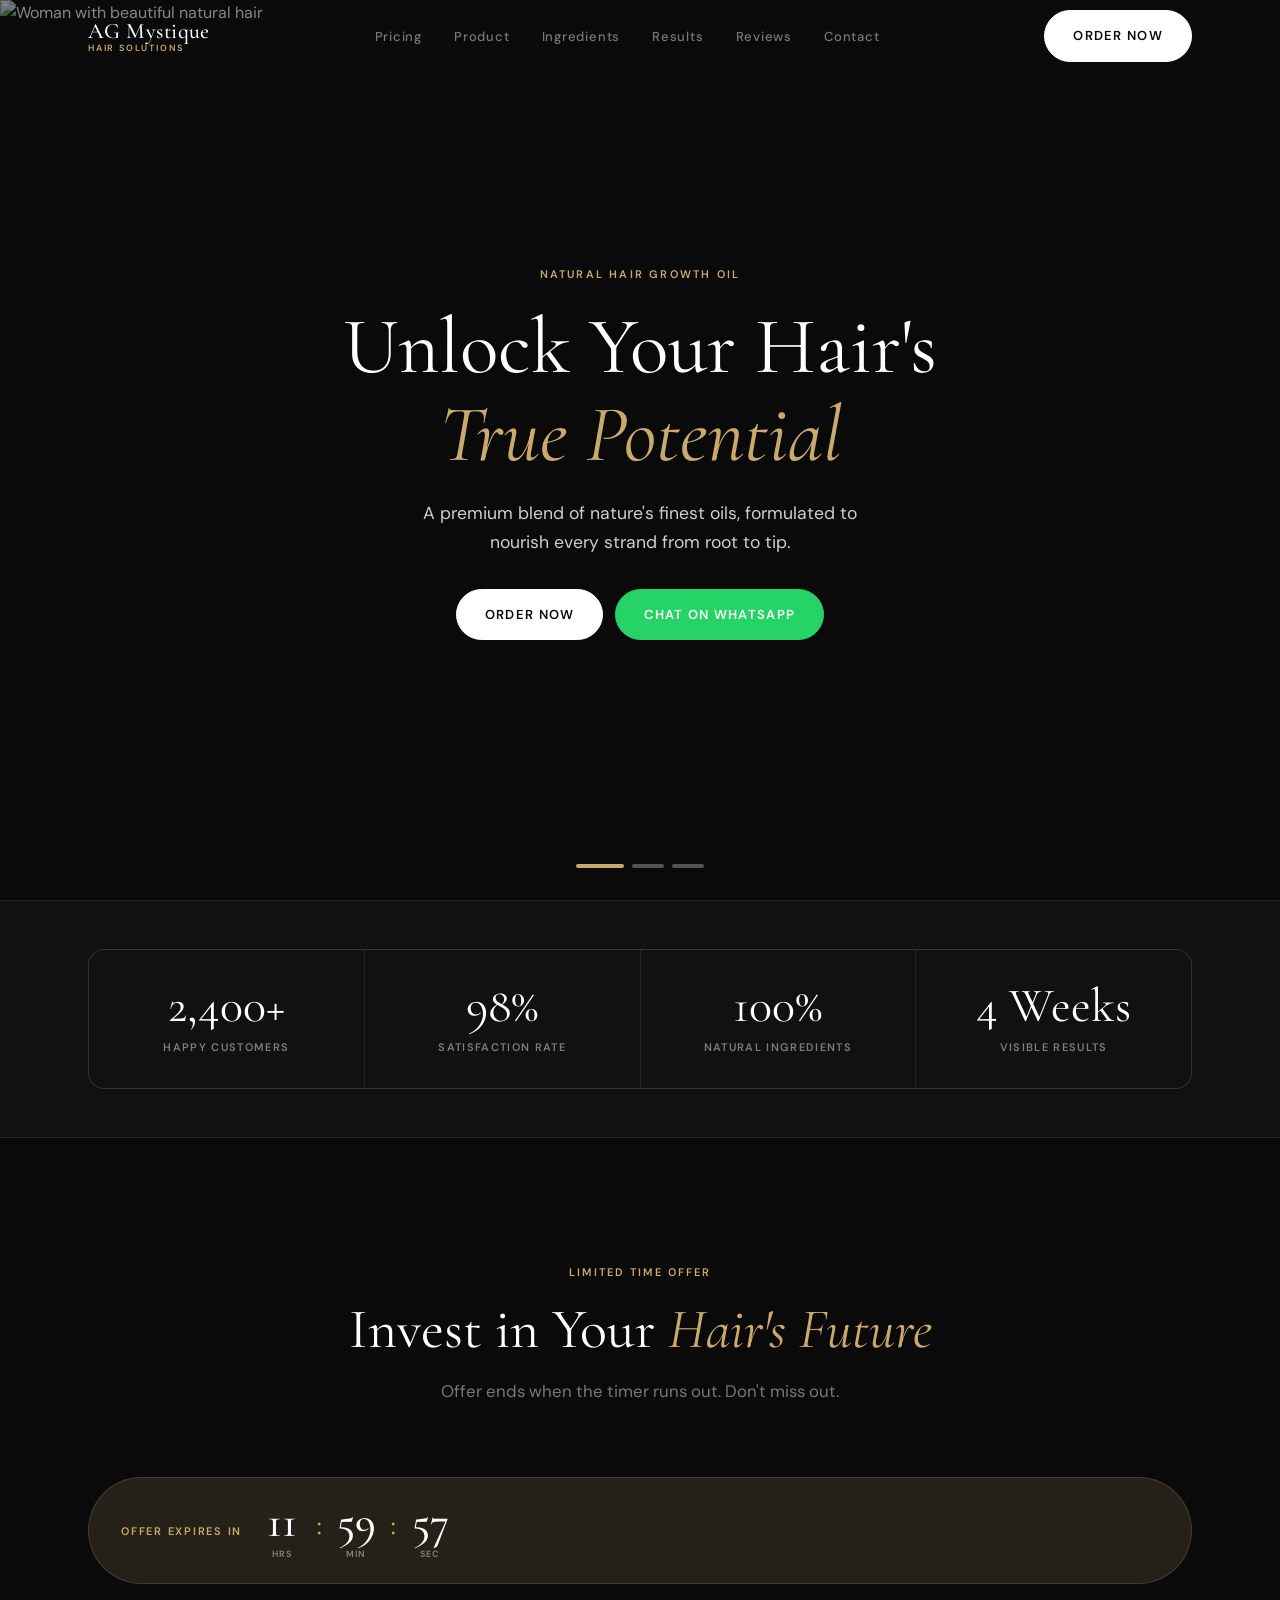
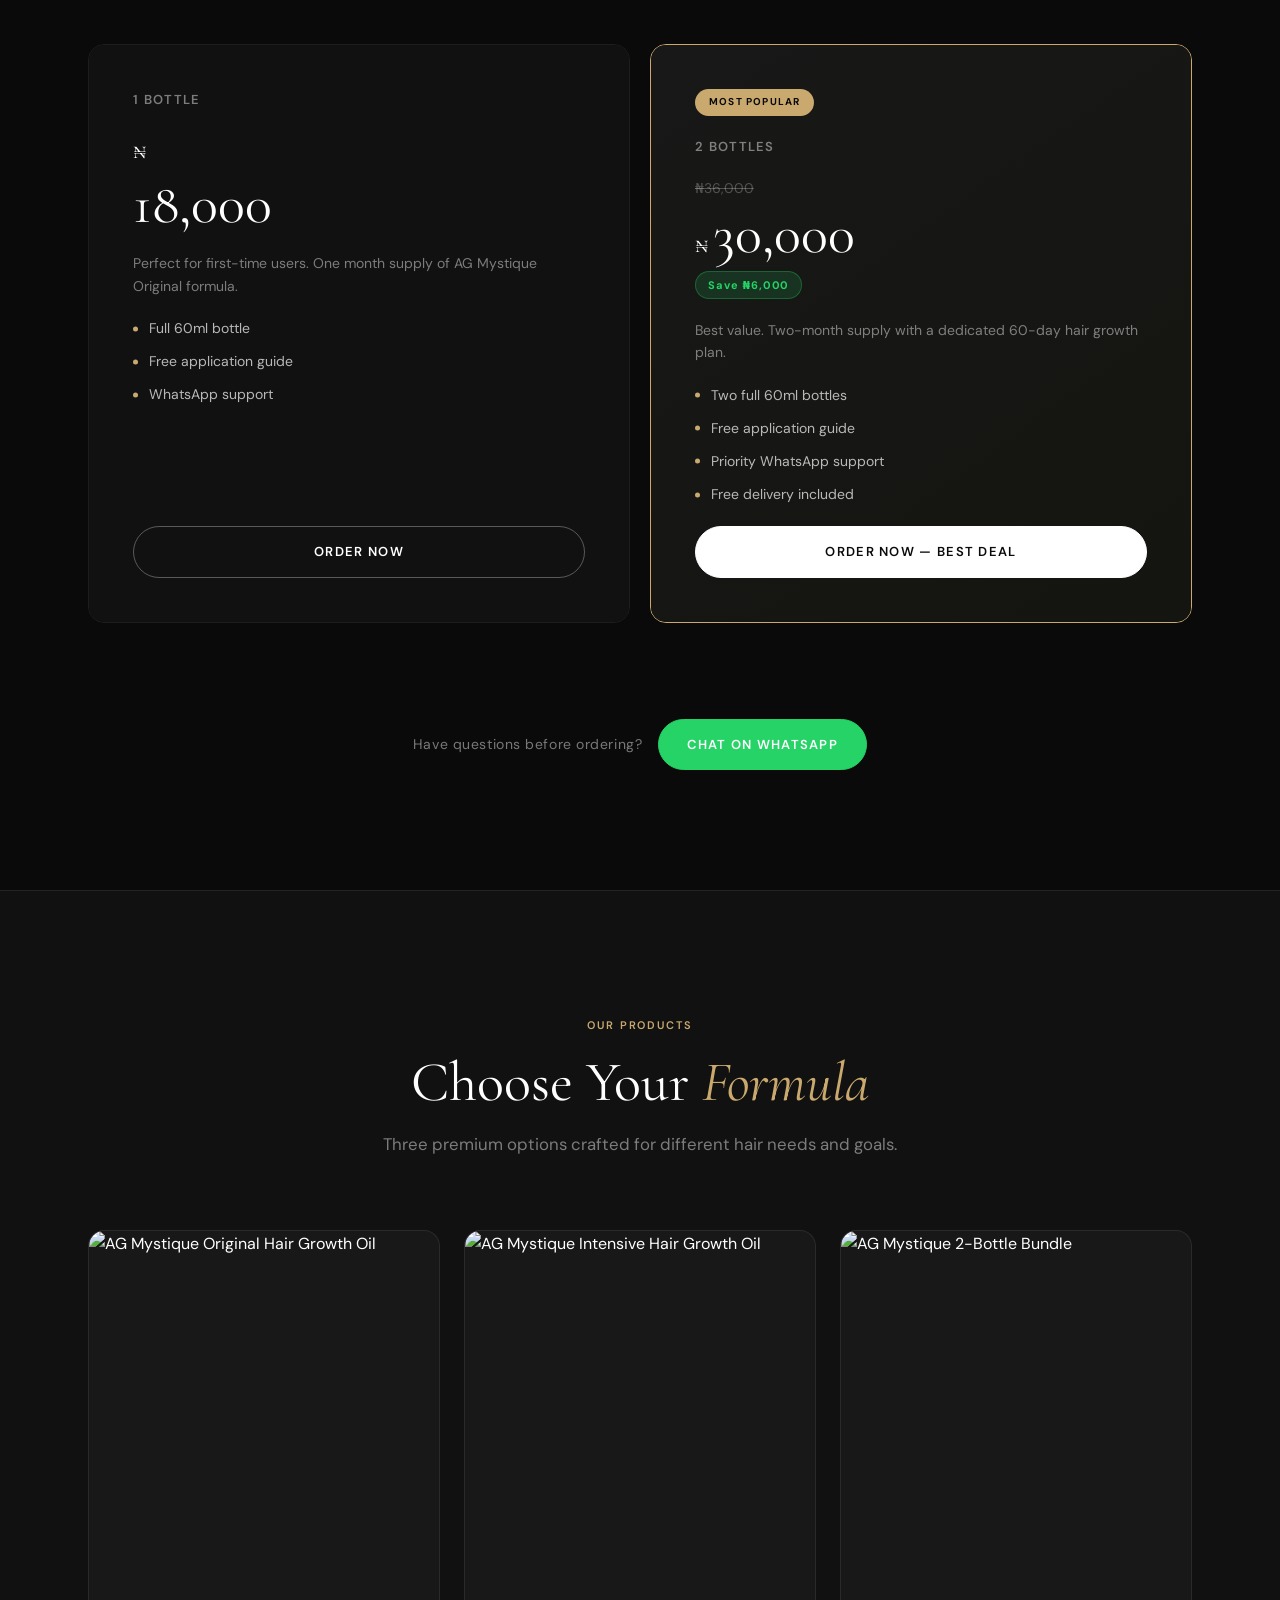
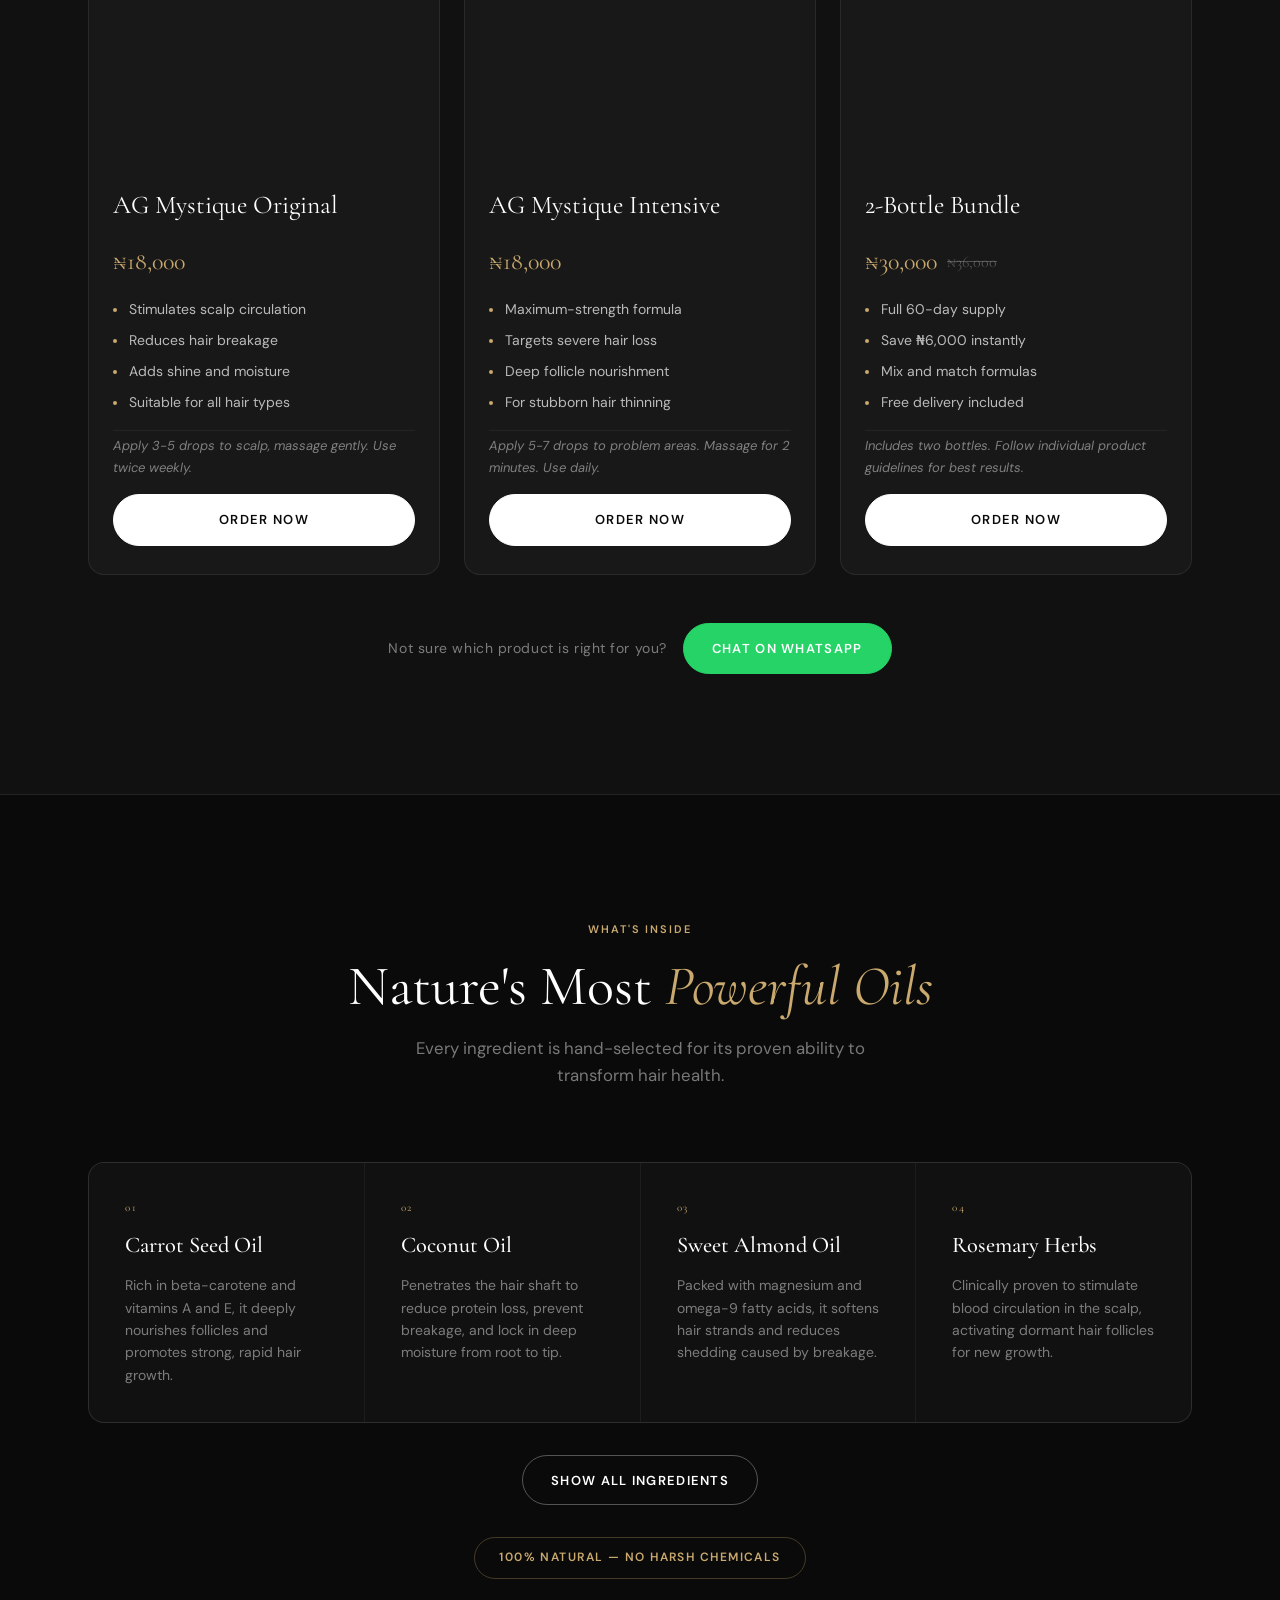
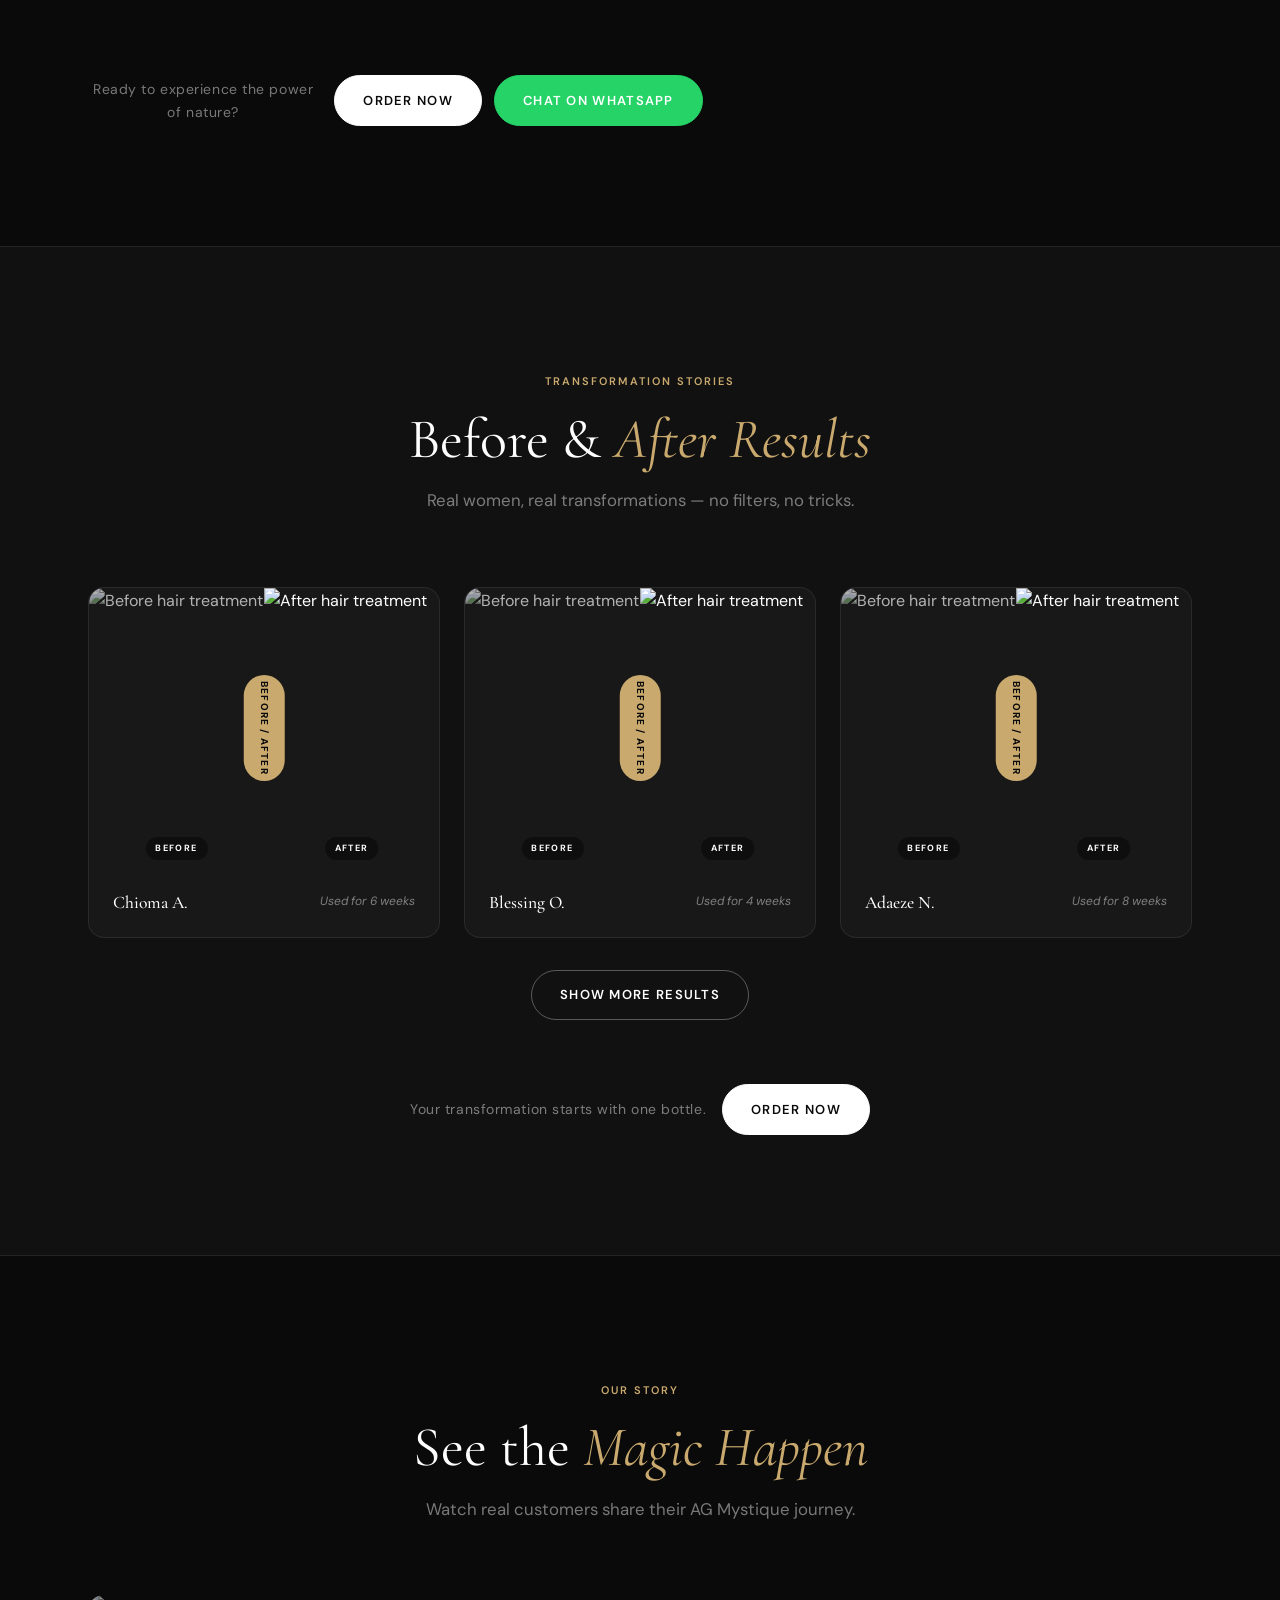
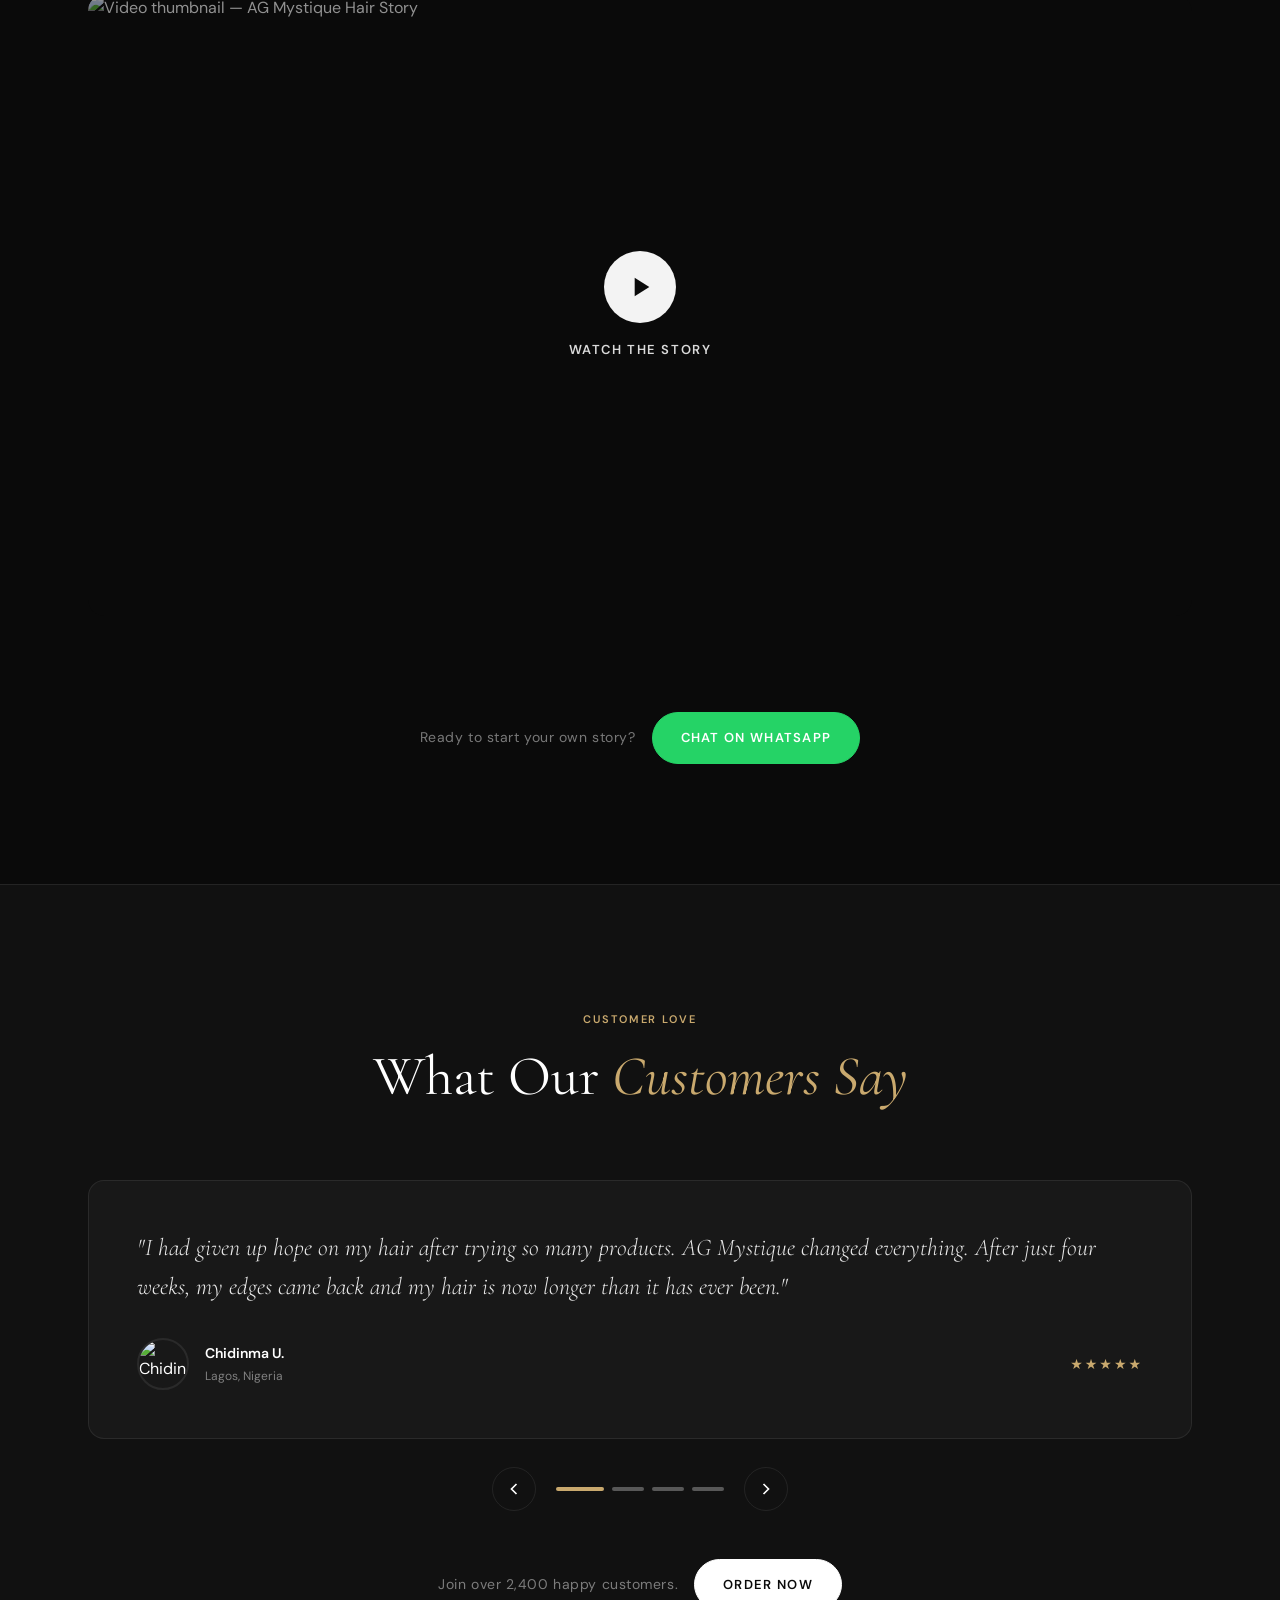
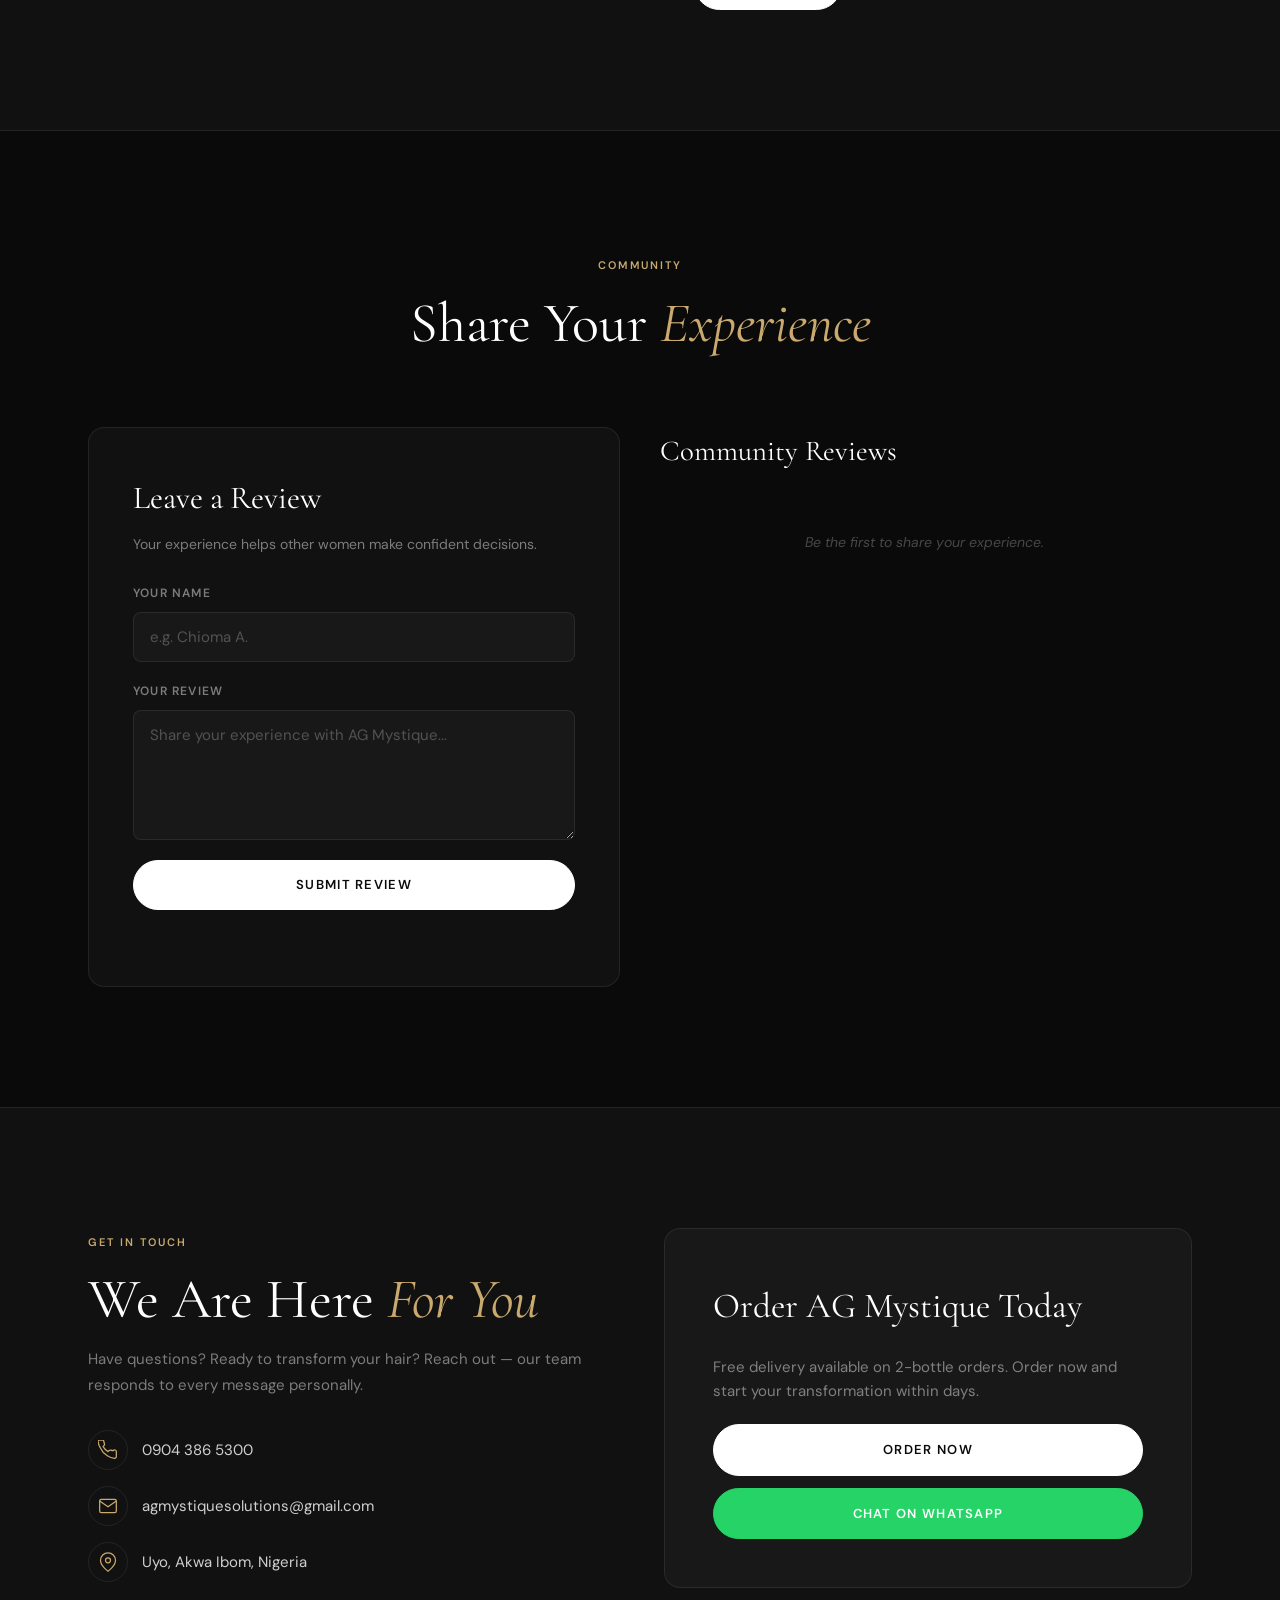
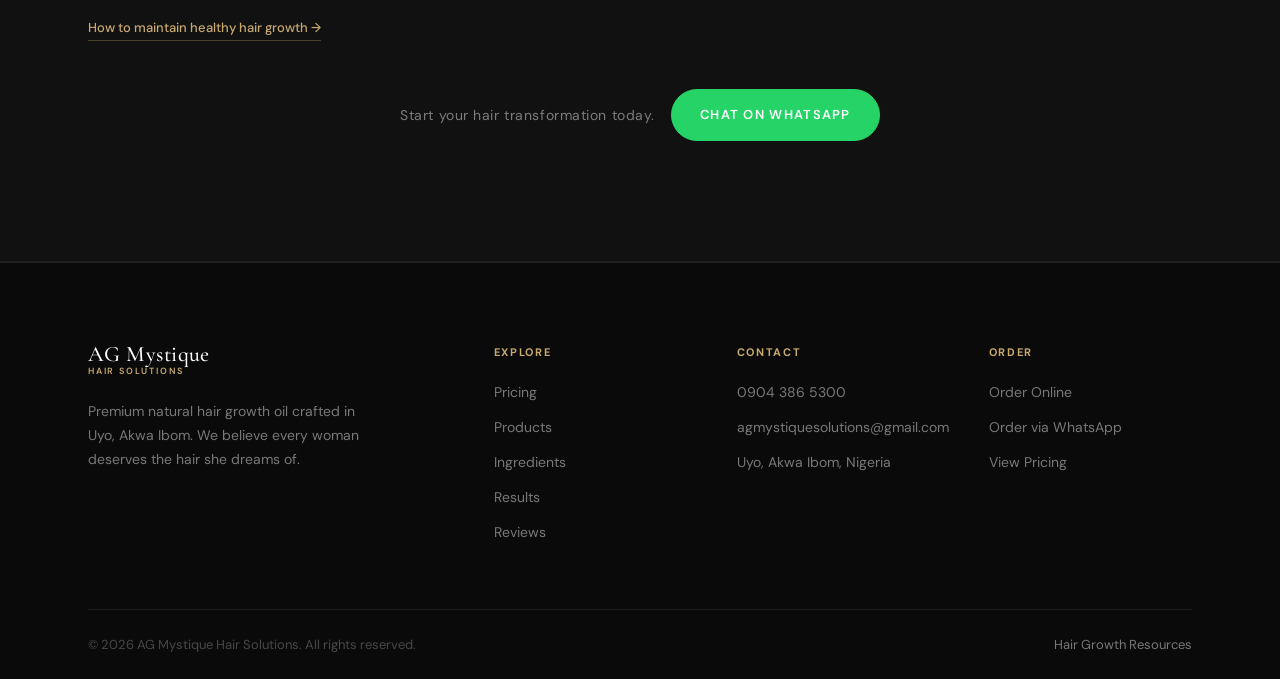
==== commit 9e81ab2d: "ccc" ====
--- a/index.html
+++ b/index.html
@@ -1,891 +1,760 @@
 <!DOCTYPE html>
 <html lang="en">
 <head>
-<meta charset="UTF-8"/>
-<meta name="viewport" content="width=device-width,initial-scale=1.0"/>
-<meta name="description" content="AG Mystique Hair Solutions — 100% natural hair growth oil. Stop breakage. Regrow thicker, stronger hair. Order now. Uyo, Akwa Ibom, Nigeria."/>
-<title>AG Mystique Hair Solutions</title>
-<link rel="preconnect" href="https://fonts.googleapis.com"/>
-<link rel="preconnect" href="https://fonts.gstatic.com" crossorigin/>
-<link rel="stylesheet" href="style.css"/>
+  <meta charset="UTF-8" />
+  <meta name="viewport" content="width=device-width, initial-scale=1.0" />
+  <meta name="description" content="AG Mystique Hair Solutions — Premium natural hair growth oil from Uyo, Akwa Ibom. 100% natural ingredients for real hair growth results." />
+  <title>AG Mystique Hair Solutions — Natural Hair Growth Oil</title>
+  <link rel="preconnect" href="https://fonts.googleapis.com" />
+  <link rel="preconnect" href="https://fonts.gstatic.com" crossorigin />
+  <link href="https://fonts.googleapis.com/css2?family=Cormorant+Garamond:ital,wght@0,300;0,400;0,500;0,600;1,300;1,400;1,500;1,600&family=DM+Sans:ital,opsz,wght@0,9..40,300;0,9..40,400;0,9..40,500;0,9..40,600;1,9..40,300&display=swap" rel="stylesheet" />
+  <link rel="stylesheet" href="style.css">
 </head>
 <body>
 
-<!-- ══════════════════════════════
-     NAVBAR
-══════════════════════════════ -->
-<nav id="nav" aria-label="Main navigation">
-  <div class="wrap">
-    <div class="nav-row">
-
-      <a href="#hero" class="logo">
-        AG Mystique
-        <small>Hair Solutions</small>
+  <!-- NAVBAR -->
+  <nav class="navbar" id="navbar" role="navigation" aria-label="Main navigation">
+    <div class="nav-inner">
+      <a href="#" class="nav-logo" aria-label="AG Mystique Hair Solutions Home">
+        <span class="logo-main">AG Mystique</span>
+        <span class="logo-sub">Hair Solutions</span>
       </a>
-
-      <ul class="nav-links">
-        <li><a href="#promo">Pricing</a></li>
-        <li><a href="#product">Product</a></li>
-        <li><a href="#ingredients">Ingredients</a></li>
-        <li><a href="#results">Results</a></li>
-        <li><a href="#testi">Reviews</a></li>
-        <li><a href="#contact">Contact</a></li>
+      <ul class="nav-links" role="list">
+        <li><a href="#pricing" class="nav-link">Pricing</a></li>
+        <li><a href="#product" class="nav-link">Product</a></li>
+        <li><a href="#ingredients" class="nav-link">Ingredients</a></li>
+        <li><a href="#results" class="nav-link">Results</a></li>
+        <li><a href="#reviews" class="nav-link">Reviews</a></li>
+        <li><a href="#contact" class="nav-link">Contact</a></li>
       </ul>
-
-      <a href="https://wa.me/2349043865300?text=Hello%2C%20I%20want%20to%20order%20AG%20Mystique%20Hair%20Solutions"
-         target="_blank" rel="noopener"
-         class="btn btn-white btn-sm nav-cta-wrap">
-        Order Now
-      </a>
-
-      <button class="hbg" aria-label="Open menu" aria-expanded="false">
-        <span></span><span></span><span></span>
+      <a href="order.html" class="btn btn-white nav-cta">Order Now</a>
+      <button class="hamburger" id="hamburger" aria-label="Open menu" aria-expanded="false" aria-controls="mobile-menu">
+        <span class="ham-line ham-top"></span>
+        <span class="ham-line ham-mid"></span>
+        <span class="ham-line ham-bot"></span>
       </button>
-
     </div>
+  </nav>
+
+  <!-- MOBILE MENU -->
+  <div class="mobile-menu" id="mobile-menu" role="dialog" aria-label="Mobile navigation" aria-hidden="true">
+    <div class="mobile-menu-overlay"></div>
+    <nav class="mobile-nav">
+      <ul class="mobile-nav-links" role="list">
+        <li class="mobile-nav-item"><a href="#pricing" class="mobile-nav-link">Pricing</a></li>
+        <li class="mobile-nav-item"><a href="#product" class="mobile-nav-link">Product</a></li>
+        <li class="mobile-nav-item"><a href="#ingredients" class="mobile-nav-link">Ingredients</a></li>
+        <li class="mobile-nav-item"><a href="#results" class="mobile-nav-link">Results</a></li>
+        <li class="mobile-nav-item"><a href="#reviews" class="mobile-nav-link">Reviews</a></li>
+        <li class="mobile-nav-item"><a href="#contact" class="mobile-nav-link">Contact</a></li>
+      </ul>
+      <a href="order.html" class="btn btn-white mobile-order-btn">Order Now</a>
+    </nav>
   </div>
-</nav>
-
-<!-- Mobile menu -->
-<nav class="m-menu" aria-label="Mobile navigation">
-  <a href="#promo">Pricing</a>
-  <a href="#product">Product</a>
-  <a href="#ingredients">Ingredients</a>
-  <a href="#results">Results</a>
-  <a href="#testi">Reviews</a>
-  <a href="#contact">Contact</a>
-  <div class="m-menu-cta">
-    <a href="https://wa.me/2349043865300?text=Hello%2C%20I%20want%20to%20order%20AG%20Mystique%20Hair%20Solutions"
-       target="_blank" rel="noopener"
-       class="btn btn-white btn-lg">Order Now</a>
-  </div>
-</nav>
-
-
-<!-- ══════════════════════════════
-     HERO
-══════════════════════════════ -->
-<section id="hero" aria-label="Hero">
-
-  <div class="slides">
-    <div class="slide s1 on" role="img" aria-label="Hair care slide 1"></div>
-    <div class="slide s2"    role="img" aria-label="Hair care slide 2"></div>
-    <div class="slide s3"    role="img" aria-label="Hair care slide 3"></div>
-  </div>
-
-  <div class="hero-body wrap">
-    <div class="hero-copy">
-      <p class="hero-tag">AG Mystique Hair Solutions</p>
-      <h1 class="h-display">
-        Unlock Your Hair's<br>
-        <em>True Potential.</em>
-      </h1>
-      <p class="hero-desc">
-        Clinically-inspired. 100% natural. AG Mystique's potent oil blend
-        stops shedding, feeds dormant follicles, and delivers visibly
-        thicker hair within weeks.
-      </p>
-      <div class="hero-btns">
-        <a href="#promo"
-           class="btn btn-white btn-lg">
-          Order Now <span class="arr"></span>
-        </a>
-        <a href="https://wa.me/2349043865300?text=Hello%2C%20I%20want%20to%20order%20AG%20Mystique%20Hair%20Solutions"
-           target="_blank" rel="noopener"
-           class="btn btn-ghost btn-lg">
-          Chat on WhatsApp
-        </a>
-      </div>
+
+  <main>
+
+    <!-- HERO SLIDER -->
+    <section class="hero-slider" id="hero" aria-label="Hero slider">
+      <div class="slides-wrapper">
+
+        <div class="slide slide-1 active" role="group" aria-label="Slide 1 of 3">
+          <img src="https://images.unsplash.com/photo-1522337360788-8b13dee7a37e?w=1400&q=80&auto=format&fit=crop" alt="Woman with beautiful natural hair" class="slide-bg" />
+          <div class="slide-overlay"></div>
+          <div class="slide-content">
+            <span class="slide-eyebrow reveal-up">Natural Hair Growth Oil</span>
+            <h1 class="slide-headline reveal-up delay-1">Unlock Your Hair's <em>True Potential</em></h1>
+            <p class="slide-sub reveal-up delay-2">A premium blend of nature's finest oils, formulated to nourish every strand from root to tip.</p>
+            <div class="slide-btns reveal-up delay-3">
+              <a href="order.html" class="btn btn-white">Order Now</a>
+              <a href="https://wa.me/2349043865300?text=Hello%2C%20I%20want%20to%20order%20AG%20Mystique%20Hair%20Solutions" class="btn btn-green" target="_blank" rel="noopener">Chat on WhatsApp</a>
+            </div>
+          </div>
+        </div>
+
+        <div class="slide slide-2" role="group" aria-label="Slide 2 of 3">
+          <img src="https://images.unsplash.com/photo-1580618672591-eb180b1a973f?w=1400&q=80&auto=format&fit=crop" alt="Woman with healthy growing hair" class="slide-bg" loading="lazy" />
+          <div class="slide-overlay"></div>
+          <div class="slide-content">
+            <span class="slide-eyebrow">Clinically Proven Results</span>
+            <h1 class="slide-headline">Stop the Breakage. <em>End the Thinning.</em></h1>
+            <p class="slide-sub">AG Mystique penetrates deep into the scalp to strengthen hair follicles and reduce breakage from the inside out.</p>
+            <div class="slide-btns">
+              <a href="order.html" class="btn btn-white">Order Now</a>
+              <a href="https://wa.me/2349043865300?text=Hello%2C%20I%20want%20to%20order%20AG%20Mystique%20Hair%20Solutions" class="btn btn-green" target="_blank" rel="noopener">Chat on WhatsApp</a>
+            </div>
+          </div>
+        </div>
+
+        <div class="slide slide-3" role="group" aria-label="Slide 3 of 3">
+          <img src="https://images.unsplash.com/photo-1499557354967-2b2d8910bcca?w=1400&q=80&auto=format&fit=crop" alt="Thousands of women with real results" class="slide-bg" loading="lazy" />
+          <div class="slide-overlay"></div>
+          <div class="slide-content">
+            <span class="slide-eyebrow">Join the Movement</span>
+            <h1 class="slide-headline">Thousands of Women. <em>Real Results.</em></h1>
+            <p class="slide-sub">Over 2,400 women across Nigeria have transformed their hair with AG Mystique. You could be next.</p>
+            <div class="slide-btns">
+              <a href="order.html" class="btn btn-white">Order Now</a>
+              <a href="https://wa.me/2349043865300?text=Hello%2C%20I%20want%20to%20order%20AG%20Mystique%20Hair%20Solutions" class="btn btn-green" target="_blank" rel="noopener">Chat on WhatsApp</a>
+            </div>
+          </div>
+        </div>
+
+      </div>
+      <div class="slider-dots" role="tablist" aria-label="Slide navigation">
+        <button class="dot active" role="tab" aria-selected="true" aria-label="Go to slide 1" data-index="0"></button>
+        <button class="dot" role="tab" aria-selected="false" aria-label="Go to slide 2" data-index="1"></button>
+        <button class="dot" role="tab" aria-selected="false" aria-label="Go to slide 3" data-index="2"></button>
+      </div>
+    </section>
+
+    <!-- PROOF BAR -->
+    <section class="proof-bar" aria-label="Brand statistics">
+      <div class="container">
+        <div class="proof-grid">
+          <div class="proof-item reveal-up">
+            <span class="proof-number">2,400+</span>
+            <span class="proof-label">Happy Customers</span>
+          </div>
+          <div class="proof-item reveal-up delay-1">
+            <span class="proof-number">98%</span>
+            <span class="proof-label">Satisfaction Rate</span>
+          </div>
+          <div class="proof-item reveal-up delay-2">
+            <span class="proof-number">100%</span>
+            <span class="proof-label">Natural Ingredients</span>
+          </div>
+          <div class="proof-item reveal-up delay-3">
+            <span class="proof-number">4 Weeks</span>
+            <span class="proof-label">Visible Results</span>
+          </div>
+        </div>
+      </div>
+    </section>
+
+    <!-- PROMO / PRICING -->
+    <section class="pricing-section" id="pricing" aria-labelledby="pricing-heading">
+      <div class="container">
+        <div class="section-header reveal-up">
+          <span class="section-eyebrow">Limited Time Offer</span>
+          <h2 class="section-title" id="pricing-heading">Invest in Your <em>Hair's Future</em></h2>
+          <p class="section-sub">Offer ends when the timer runs out. Don't miss out.</p>
+        </div>
+
+        <div class="countdown-bar reveal-up">
+          <span class="countdown-label">Offer Expires In</span>
+          <div class="countdown-timer">
+            <span class="time-block"><span class="time-num" id="cd-hours">00</span><span class="time-unit">Hrs</span></span>
+            <span class="time-sep">:</span>
+            <span class="time-block"><span class="time-num" id="cd-mins">00</span><span class="time-unit">Min</span></span>
+            <span class="time-sep">:</span>
+            <span class="time-block"><span class="time-num" id="cd-secs">00</span><span class="time-unit">Sec</span></span>
+          </div>
+        </div>
+
+        <div class="pricing-cards">
+          <div class="pricing-card reveal-up">
+            <div class="pricing-card-inner">
+              <span class="pricing-qty">1 Bottle</span>
+              <div class="pricing-price">
+                <span class="price-currency">₦</span>
+                <span class="price-amount">18,000</span>
+              </div>
+              <p class="pricing-desc">Perfect for first-time users. One month supply of AG Mystique Original formula.</p>
+              <ul class="pricing-features">
+                <li>Full 60ml bottle</li>
+                <li>Free application guide</li>
+                <li>WhatsApp support</li>
+              </ul>
+              <a href="order.html" class="btn btn-ghost btn-full">Order Now</a>
+            </div>
+          </div>
+          <div class="pricing-card pricing-card--featured reveal-up delay-1">
+            <div class="pricing-card-inner">
+              <span class="badge-popular">Most Popular</span>
+              <span class="pricing-qty">2 Bottles</span>
+              <div class="pricing-price">
+                <span class="price-was">₦36,000</span>
+                <div class="price-row">
+                  <span class="price-currency">₦</span>
+                  <span class="price-amount">30,000</span>
+                </div>
+                <span class="badge-save">Save ₦6,000</span>
+              </div>
+              <p class="pricing-desc">Best value. Two-month supply with a dedicated 60-day hair growth plan.</p>
+              <ul class="pricing-features">
+                <li>Two full 60ml bottles</li>
+                <li>Free application guide</li>
+                <li>Priority WhatsApp support</li>
+                <li>Free delivery included</li>
+              </ul>
+              <a href="order.html" class="btn btn-white btn-full">Order Now — Best Deal</a>
+            </div>
+          </div>
+        </div>
+
+        <div class="section-cta-strip reveal-up">
+          <p>Have questions before ordering?</p>
+          <a href="https://wa.me/2349043865300?text=Hello%2C%20I%20want%20to%20order%20AG%20Mystique%20Hair%20Solutions" class="btn btn-green" target="_blank" rel="noopener">Chat on WhatsApp</a>
+        </div>
+      </div>
+    </section>
+
+    <!-- PRODUCT SECTION -->
+    <section class="product-section" id="product" aria-labelledby="product-heading">
+      <div class="container">
+        <div class="section-header reveal-up">
+          <span class="section-eyebrow">Our Products</span>
+          <h2 class="section-title" id="product-heading">Choose Your <em>Formula</em></h2>
+          <p class="section-sub">Three premium options crafted for different hair needs and goals.</p>
+        </div>
+
+        <div class="product-grid">
+
+          <div class="product-card reveal-up">
+            <div class="product-img-wrap" data-lightbox>
+              <img src="https://images.unsplash.com/photo-1571781926291-c477ebfd024b?w=700&q=80&auto=format&fit=crop" alt="AG Mystique Original Hair Growth Oil" class="product-img" loading="lazy" />
+              <div class="product-img-overlay">
+                <span class="zoom-hint">Tap to zoom</span>
+              </div>
+            </div>
+            <div class="product-info">
+              <h3 class="product-name">AG Mystique Original</h3>
+              <div class="product-price">₦18,000</div>
+              <ul class="product-benefits">
+                <li>Stimulates scalp circulation</li>
+                <li>Reduces hair breakage</li>
+                <li>Adds shine and moisture</li>
+                <li>Suitable for all hair types</li>
+              </ul>
+              <p class="product-usage">Apply 3-5 drops to scalp, massage gently. Use twice weekly.</p>
+              <a href="order.html" class="btn btn-white btn-full">Order Now</a>
+            </div>
+          </div>
+
+          <div class="product-card reveal-up delay-1">
+            <div class="product-img-wrap" data-lightbox>
+              <img src="https://images.unsplash.com/photo-1608248543803-ba4f8c70ae0b?w=700&q=80&auto=format&fit=crop" alt="AG Mystique Intensive Hair Growth Oil" class="product-img" loading="lazy" />
+              <div class="product-img-overlay">
+                <span class="zoom-hint">Tap to zoom</span>
+              </div>
+            </div>
+            <div class="product-info">
+              <h3 class="product-name">AG Mystique Intensive</h3>
+              <div class="product-price">₦18,000</div>
+              <ul class="product-benefits">
+                <li>Maximum-strength formula</li>
+                <li>Targets severe hair loss</li>
+                <li>Deep follicle nourishment</li>
+                <li>For stubborn hair thinning</li>
+              </ul>
+              <p class="product-usage">Apply 5-7 drops to problem areas. Massage for 2 minutes. Use daily.</p>
+              <a href="order.html" class="btn btn-white btn-full">Order Now</a>
+            </div>
+          </div>
+
+          <div class="product-card reveal-up delay-2">
+            <div class="product-img-wrap" data-lightbox>
+              <img src="https://images.unsplash.com/photo-1620916566398-39f1143ab7be?w=700&q=80&auto=format&fit=crop" alt="AG Mystique 2-Bottle Bundle" class="product-img" loading="lazy" />
+              <div class="product-img-overlay">
+                <span class="zoom-hint">Tap to zoom</span>
+              </div>
+            </div>
+            <div class="product-info">
+              <h3 class="product-name">2-Bottle Bundle</h3>
+              <div class="product-price">
+                ₦30,000
+                <span class="price-strike">₦36,000</span>
+              </div>
+              <ul class="product-benefits">
+                <li>Full 60-day supply</li>
+                <li>Save ₦6,000 instantly</li>
+                <li>Mix and match formulas</li>
+                <li>Free delivery included</li>
+              </ul>
+              <p class="product-usage">Includes two bottles. Follow individual product guidelines for best results.</p>
+              <a href="order.html" class="btn btn-white btn-full">Order Now</a>
+            </div>
+          </div>
+
+        </div>
+
+        <div class="section-cta-strip reveal-up">
+          <p>Not sure which product is right for you?</p>
+          <a href="https://wa.me/2349043865300?text=Hello%2C%20I%20want%20to%20order%20AG%20Mystique%20Hair%20Solutions" class="btn btn-green" target="_blank" rel="noopener">Chat on WhatsApp</a>
+        </div>
+      </div>
+    </section>
+
+    <!-- LIGHTBOX -->
+    <div class="lightbox" id="lightbox" aria-modal="true" role="dialog" aria-label="Image zoom" aria-hidden="true">
+      <div class="lightbox-bg"></div>
+      <button class="lightbox-close" aria-label="Close image zoom">&#215;</button>
+      <img src="" alt="" class="lightbox-img" id="lightbox-img" />
     </div>
-  </div>
-
-  <div class="slide-nav">
-    <div class="sdot on"  aria-label="Slide 1"></div>
-    <div class="sdot"     aria-label="Slide 2"></div>
-    <div class="sdot"     aria-label="Slide 3"></div>
-  </div>
-
-</section>
-
-
-<!-- ══════════════════════════════
-     PROOF BAR
-══════════════════════════════ -->
-<div class="proof-bar">
-  <div class="wrap">
-    <div class="proof-grid">
-      <div class="proof-cell" data-aos data-aos-delay="0">
-        <span class="proof-num">2,400+</span>
-        <span class="proof-label">Happy Customers</span>
-      </div>
-      <div class="proof-cell" data-aos data-aos-delay="80">
-        <span class="proof-num">98%</span>
-        <span class="proof-label">Satisfaction Rate</span>
-      </div>
-      <div class="proof-cell" data-aos data-aos-delay="160">
-        <span class="proof-num">100%</span>
-        <span class="proof-label">Natural Ingredients</span>
-      </div>
-      <div class="proof-cell" data-aos data-aos-delay="240">
-        <span class="proof-num">4 Wks</span>
-        <span class="proof-label">Visible Results</span>
+
+    <!-- INGREDIENTS -->
+    <section class="ingredients-section" id="ingredients" aria-labelledby="ingredients-heading">
+      <div class="container">
+        <div class="section-header reveal-up">
+          <span class="section-eyebrow">What's Inside</span>
+          <h2 class="section-title" id="ingredients-heading">Nature's Most <em>Powerful Oils</em></h2>
+          <p class="section-sub">Every ingredient is hand-selected for its proven ability to transform hair health.</p>
+        </div>
+
+        <div class="ingredients-grid" id="ingredients-grid">
+          <div class="ingredient-card reveal-up">
+            <span class="ing-number">01</span>
+            <h3 class="ing-name">Carrot Seed Oil</h3>
+            <p class="ing-desc">Rich in beta-carotene and vitamins A and E, it deeply nourishes follicles and promotes strong, rapid hair growth.</p>
+          </div>
+          <div class="ingredient-card reveal-up delay-1">
+            <span class="ing-number">02</span>
+            <h3 class="ing-name">Coconut Oil</h3>
+            <p class="ing-desc">Penetrates the hair shaft to reduce protein loss, prevent breakage, and lock in deep moisture from root to tip.</p>
+          </div>
+          <div class="ingredient-card reveal-up delay-2">
+            <span class="ing-number">03</span>
+            <h3 class="ing-name">Sweet Almond Oil</h3>
+            <p class="ing-desc">Packed with magnesium and omega-9 fatty acids, it softens hair strands and reduces shedding caused by breakage.</p>
+          </div>
+          <div class="ingredient-card reveal-up delay-3">
+            <span class="ing-number">04</span>
+            <h3 class="ing-name">Rosemary Herbs</h3>
+            <p class="ing-desc">Clinically proven to stimulate blood circulation in the scalp, activating dormant hair follicles for new growth.</p>
+          </div>
+          <div class="ingredient-card reveal-up hidden-ingredient">
+            <span class="ing-number">05</span>
+            <h3 class="ing-name">Soursop Herbs</h3>
+            <p class="ing-desc">A powerful anti-inflammatory that soothes scalp irritation and creates an optimal environment for healthy growth.</p>
+          </div>
+          <div class="ingredient-card reveal-up hidden-ingredient delay-1">
+            <span class="ing-number">06</span>
+            <h3 class="ing-name">Tea Tree Oil</h3>
+            <p class="ing-desc">Deeply cleanses scalp pores, eliminates dandruff-causing fungus, and unblocks follicles to encourage hair growth.</p>
+          </div>
+          <div class="ingredient-card reveal-up hidden-ingredient delay-2">
+            <span class="ing-number">07</span>
+            <h3 class="ing-name">Peppermint Oil</h3>
+            <p class="ing-desc">Creates a cooling sensation that stimulates blood flow to the scalp, resulting in faster and thicker hair growth.</p>
+          </div>
+          <div class="ingredient-card reveal-up hidden-ingredient delay-3">
+            <span class="ing-number">08</span>
+            <h3 class="ing-name">Moringa Oil</h3>
+            <p class="ing-desc">Contains all 18 amino acids essential for keratin production, rebuilding damaged strands from the inside out.</p>
+          </div>
+          <div class="ingredient-card reveal-up hidden-ingredient">
+            <span class="ing-number">09</span>
+            <h3 class="ing-name">Olive Oil</h3>
+            <p class="ing-desc">A time-honoured hair tonic that seals the cuticle, adds mirror-like shine, and prevents environmental damage.</p>
+          </div>
+        </div>
+
+        <div class="ingredients-toggle-wrap reveal-up">
+          <button class="btn btn-ghost" id="ing-toggle-btn">Show All Ingredients</button>
+        </div>
+
+        <div class="natural-badge reveal-up">
+          <span>100% Natural — No Harsh Chemicals</span>
+        </div>
+
+        <div class="section-cta-strip reveal-up">
+          <p>Ready to experience the power of nature?</p>
+          <div class="cta-btn-group">
+            <a href="order.html" class="btn btn-white">Order Now</a>
+            <a href="https://wa.me/2349043865300?text=Hello%2C%20I%20want%20to%20order%20AG%20Mystique%20Hair%20Solutions" class="btn btn-green" target="_blank" rel="noopener">Chat on WhatsApp</a>
+          </div>
+        </div>
+      </div>
+    </section>
+
+    <!-- BEFORE & AFTER RESULTS -->
+    <section class="results-section" id="results" aria-labelledby="results-heading">
+      <div class="container">
+        <div class="section-header reveal-up">
+          <span class="section-eyebrow">Transformation Stories</span>
+          <h2 class="section-title" id="results-heading">Before &amp; <em>After Results</em></h2>
+          <p class="section-sub">Real women, real transformations — no filters, no tricks.</p>
+        </div>
+
+        <div class="results-grid" id="results-grid">
+
+          <div class="result-card reveal-up">
+            <div class="result-images">
+              <div class="result-half result-before">
+                <img src="https://images.unsplash.com/photo-1531746020798-e6953c6e8e04?w=400&q=80&auto=format&fit=crop" alt="Before hair treatment" loading="lazy" />
+                <span class="result-label-half">Before</span>
+              </div>
+              <div class="result-divider"><span class="divider-pill">Before / After</span></div>
+              <div class="result-half result-after">
+                <img src="https://images.unsplash.com/photo-1522337360788-8b13dee7a37e?w=400&q=80&auto=format&fit=crop" alt="After hair treatment" loading="lazy" />
+                <span class="result-label-half">After</span>
+              </div>
+            </div>
+            <div class="result-info">
+              <span class="result-name">Chioma A.</span>
+              <span class="result-weeks">Used for 6 weeks</span>
+            </div>
+          </div>
+
+          <div class="result-card reveal-up delay-1">
+            <div class="result-images">
+              <div class="result-half result-before">
+                <img src="https://images.unsplash.com/photo-1489424731084-a5d8b219a5bb?w=400&q=80&auto=format&fit=crop" alt="Before hair treatment" loading="lazy" />
+                <span class="result-label-half">Before</span>
+              </div>
+              <div class="result-divider"><span class="divider-pill">Before / After</span></div>
+              <div class="result-half result-after">
+                <img src="https://images.unsplash.com/photo-1580618672591-eb180b1a973f?w=400&q=80&auto=format&fit=crop" alt="After hair treatment" loading="lazy" />
+                <span class="result-label-half">After</span>
+              </div>
+            </div>
+            <div class="result-info">
+              <span class="result-name">Blessing O.</span>
+              <span class="result-weeks">Used for 4 weeks</span>
+            </div>
+          </div>
+
+          <div class="result-card reveal-up delay-2">
+            <div class="result-images">
+              <div class="result-half result-before">
+                <img src="https://images.unsplash.com/photo-1519085360753-af0119f7cbe7?w=400&q=80&auto=format&fit=crop" alt="Before hair treatment" loading="lazy" />
+                <span class="result-label-half">Before</span>
+              </div>
+              <div class="result-divider"><span class="divider-pill">Before / After</span></div>
+              <div class="result-half result-after">
+                <img src="https://images.unsplash.com/photo-1499557354967-2b2d8910bcca?w=400&q=80&auto=format&fit=crop" alt="After hair treatment" loading="lazy" />
+                <span class="result-label-half">After</span>
+              </div>
+            </div>
+            <div class="result-info">
+              <span class="result-name">Adaeze N.</span>
+              <span class="result-weeks">Used for 8 weeks</span>
+            </div>
+          </div>
+
+          <!-- Hidden results -->
+          <div class="result-card hidden-result reveal-up">
+            <div class="result-images">
+              <div class="result-half result-before">
+                <img src="https://images.unsplash.com/photo-1494790108377-be9c29b29330?w=400&q=80&auto=format&fit=crop" alt="Before hair treatment" loading="lazy" />
+                <span class="result-label-half">Before</span>
+              </div>
+              <div class="result-divider"><span class="divider-pill">Before / After</span></div>
+              <div class="result-half result-after">
+                <img src="https://images.unsplash.com/photo-1517841905240-472988babdf9?w=400&q=80&auto=format&fit=crop" alt="After hair treatment" loading="lazy" />
+                <span class="result-label-half">After</span>
+              </div>
+            </div>
+            <div class="result-info">
+              <span class="result-name">Ngozi E.</span>
+              <span class="result-weeks">Used for 5 weeks</span>
+            </div>
+          </div>
+
+          <div class="result-card hidden-result reveal-up delay-1">
+            <div class="result-images">
+              <div class="result-half result-before">
+                <img src="https://images.unsplash.com/photo-1463453091185-61582044d556?w=400&q=80&auto=format&fit=crop" alt="Before hair treatment" loading="lazy" />
+                <span class="result-label-half">Before</span>
+              </div>
+              <div class="result-divider"><span class="divider-pill">Before / After</span></div>
+              <div class="result-half result-after">
+                <img src="https://images.unsplash.com/photo-1524504388940-b1c1722653e1?w=400&q=80&auto=format&fit=crop" alt="After hair treatment" loading="lazy" />
+                <span class="result-label-half">After</span>
+              </div>
+            </div>
+            <div class="result-info">
+              <span class="result-name">Funmi B.</span>
+              <span class="result-weeks">Used for 10 weeks</span>
+            </div>
+          </div>
+
+          <div class="result-card hidden-result reveal-up delay-2">
+            <div class="result-images">
+              <div class="result-half result-before">
+                <img src="https://images.unsplash.com/photo-1539571696357-5a69c17a67c6?w=400&q=80&auto=format&fit=crop" alt="Before hair treatment" loading="lazy" />
+                <span class="result-label-half">Before</span>
+              </div>
+              <div class="result-divider"><span class="divider-pill">Before / After</span></div>
+              <div class="result-half result-after">
+                <img src="https://images.unsplash.com/photo-1529626455594-4ff0802cfb7e?w=400&q=80&auto=format&fit=crop" alt="After hair treatment" loading="lazy" />
+                <span class="result-label-half">After</span>
+              </div>
+            </div>
+            <div class="result-info">
+              <span class="result-name">Yewande T.</span>
+              <span class="result-weeks">Used for 7 weeks</span>
+            </div>
+          </div>
+
+        </div>
+
+        <div class="results-toggle-wrap reveal-up">
+          <button class="btn btn-ghost" id="results-toggle-btn">Show More Results</button>
+        </div>
+
+        <div class="section-cta-strip reveal-up">
+          <p>Your transformation starts with one bottle.</p>
+          <a href="order.html" class="btn btn-white">Order Now</a>
+        </div>
+      </div>
+    </section>
+
+    <!-- VIDEO SECTION -->
+    <section class="video-section" id="video" aria-labelledby="video-heading">
+      <div class="container">
+        <div class="section-header reveal-up">
+          <span class="section-eyebrow">Our Story</span>
+          <h2 class="section-title" id="video-heading">See the <em>Magic Happen</em></h2>
+          <p class="section-sub">Watch real customers share their AG Mystique journey.</p>
+        </div>
+        <div class="video-wrap reveal-up" id="video-wrap">
+          <img src="https://images.unsplash.com/photo-1522337360788-8b13dee7a37e?w=1400&q=80&auto=format&fit=crop" alt="Video thumbnail — AG Mystique Hair Story" class="video-thumb" loading="lazy" />
+          <div class="video-overlay">
+            <button class="play-btn" id="play-btn" aria-label="Play video">
+              <svg viewBox="0 0 24 24" fill="currentColor" width="32" height="32" aria-hidden="true"><path d="M8 5v14l11-7z"/></svg>
+            </button>
+            <span class="play-caption">Watch the Story</span>
+          </div>
+        </div>
+        <div class="section-cta-strip reveal-up">
+          <p>Ready to start your own story?</p>
+          <a href="https://wa.me/2349043865300?text=Hello%2C%20I%20want%20to%20order%20AG%20Mystique%20Hair%20Solutions" class="btn btn-green" target="_blank" rel="noopener">Chat on WhatsApp</a>
+        </div>
+      </div>
+    </section>
+
+    <!-- TESTIMONIALS SLIDER -->
+    <section class="testimonials-section" id="reviews" aria-labelledby="reviews-heading">
+      <div class="container">
+        <div class="section-header reveal-up">
+          <span class="section-eyebrow">Customer Love</span>
+          <h2 class="section-title" id="reviews-heading">What Our <em>Customers Say</em></h2>
+        </div>
+        <div class="testimonials-wrapper reveal-up" id="testimonials-wrapper">
+          <div class="testimonials-track" id="testimonials-track">
+
+            <div class="testimonial-card" role="group" aria-label="Testimonial 1">
+              <p class="testimonial-quote">"I had given up hope on my hair after trying so many products. AG Mystique changed everything. After just four weeks, my edges came back and my hair is now longer than it has ever been."</p>
+              <div class="testimonial-author">
+                <img src="https://images.unsplash.com/photo-1531746020798-e6953c6e8e04?w=100&q=80&auto=format&fit=crop&face" alt="Chidinma U." class="author-avatar" loading="lazy" />
+                <div class="author-info">
+                  <span class="author-name">Chidinma U.</span>
+                  <span class="author-city">Lagos, Nigeria</span>
+                </div>
+                <div class="author-stars" aria-label="5 stars">
+                  <span aria-hidden="true">&#9733;&#9733;&#9733;&#9733;&#9733;</span>
+                </div>
+              </div>
+            </div>
+
+            <div class="testimonial-card" role="group" aria-label="Testimonial 2">
+              <p class="testimonial-quote">"My sister recommended AG Mystique and I am so glad she did. The oil absorbs without leaving any grease, my scalp feels healthy, and I can actually see tiny new hairs growing all around my crown."</p>
+              <div class="testimonial-author">
+                <img src="https://images.unsplash.com/photo-1489424731084-a5d8b219a5bb?w=100&q=80&auto=format&fit=crop&face" alt="Tolu A." class="author-avatar" loading="lazy" />
+                <div class="author-info">
+                  <span class="author-name">Tolu A.</span>
+                  <span class="author-city">Abuja, Nigeria</span>
+                </div>
+                <div class="author-stars" aria-label="5 stars">
+                  <span aria-hidden="true">&#9733;&#9733;&#9733;&#9733;&#9733;</span>
+                </div>
+              </div>
+            </div>
+
+            <div class="testimonial-card" role="group" aria-label="Testimonial 3">
+              <p class="testimonial-quote">"I have been using AG Mystique for three months now. My hair is thicker, my scalp no longer itches, and the breakage that used to frustrate me every wash day is completely gone. Worth every naira."</p>
+              <div class="testimonial-author">
+                <img src="https://images.unsplash.com/photo-1517841905240-472988babdf9?w=100&q=80&auto=format&fit=crop&face" alt="Amara I." class="author-avatar" loading="lazy" />
+                <div class="author-info">
+                  <span class="author-name">Amara I.</span>
+                  <span class="author-city">Port Harcourt, Nigeria</span>
+                </div>
+                <div class="author-stars" aria-label="5 stars">
+                  <span aria-hidden="true">&#9733;&#9733;&#9733;&#9733;&#9733;</span>
+                </div>
+              </div>
+            </div>
+
+            <div class="testimonial-card" role="group" aria-label="Testimonial 4">
+              <p class="testimonial-quote">"Ordering was so easy and delivery to Uyo was fast. The oil has a beautiful scent, it is light, and my hair has responded incredibly well. I have already ordered the two-bottle bundle for myself and my daughter."</p>
+              <div class="testimonial-author">
+                <img src="https://images.unsplash.com/photo-1524504388940-b1c1722653e1?w=100&q=80&auto=format&fit=crop&face" alt="Eno B." class="author-avatar" loading="lazy" />
+                <div class="author-info">
+                  <span class="author-name">Eno B.</span>
+                  <span class="author-city">Uyo, Akwa Ibom</span>
+                </div>
+                <div class="author-stars" aria-label="5 stars">
+                  <span aria-hidden="true">&#9733;&#9733;&#9733;&#9733;&#9733;</span>
+                </div>
+              </div>
+            </div>
+
+          </div>
+          <div class="testi-controls">
+            <button class="testi-arrow testi-prev" id="testi-prev" aria-label="Previous testimonial">
+              <svg viewBox="0 0 24 24" fill="none" stroke="currentColor" stroke-width="2" width="20" height="20" aria-hidden="true"><polyline points="15 18 9 12 15 6"/></svg>
+            </button>
+            <div class="testi-dots" id="testi-dots" role="tablist" aria-label="Testimonial navigation">
+              <button class="dot active" role="tab" aria-selected="true" data-index="0" aria-label="Go to testimonial 1"></button>
+              <button class="dot" role="tab" aria-selected="false" data-index="1" aria-label="Go to testimonial 2"></button>
+              <button class="dot" role="tab" aria-selected="false" data-index="2" aria-label="Go to testimonial 3"></button>
+              <button class="dot" role="tab" aria-selected="false" data-index="3" aria-label="Go to testimonial 4"></button>
+            </div>
+            <button class="testi-arrow testi-next" id="testi-next" aria-label="Next testimonial">
+              <svg viewBox="0 0 24 24" fill="none" stroke="currentColor" stroke-width="2" width="20" height="20" aria-hidden="true"><polyline points="9 18 15 12 9 6"/></svg>
+            </button>
+          </div>
+        </div>
+
+        <div class="section-cta-strip reveal-up">
+          <p>Join over 2,400 happy customers.</p>
+          <a href="order.html" class="btn btn-white">Order Now</a>
+        </div>
+      </div>
+    </section>
+
+    <!-- COMMUNITY REVIEWS -->
+    <section class="community-section" id="community" aria-labelledby="community-heading">
+      <div class="container">
+        <div class="section-header reveal-up">
+          <span class="section-eyebrow">Community</span>
+          <h2 class="section-title" id="community-heading">Share Your <em>Experience</em></h2>
+        </div>
+        <div class="community-layout">
+          <div class="community-form-col reveal-up">
+            <div class="community-form-card">
+              <h3 class="form-title">Leave a Review</h3>
+              <p class="form-sub">Your experience helps other women make confident decisions.</p>
+              <div class="review-form" id="review-form">
+                <div class="form-group">
+                  <label class="form-label" for="review-name">Your Name</label>
+                  <input type="text" id="review-name" class="form-input" placeholder="e.g. Chioma A." autocomplete="name" />
+                </div>
+                <div class="form-group">
+                  <label class="form-label" for="review-comment">Your Review</label>
+                  <textarea id="review-comment" class="form-textarea" rows="5" placeholder="Share your experience with AG Mystique..."></textarea>
+                </div>
+                <button class="btn btn-white btn-full" id="review-submit">Submit Review</button>
+                <p class="form-success" id="form-success" aria-live="polite"></p>
+              </div>
+            </div>
+          </div>
+          <div class="community-reviews-col reveal-up delay-1">
+            <h3 class="reviews-list-title">Community Reviews</h3>
+            <div class="reviews-list" id="reviews-list">
+              <!-- Populated by JS -->
+            </div>
+          </div>
+        </div>
+      </div>
+    </section>
+
+    <!-- CONTACT / FINAL CTA -->
+    <section class="contact-section" id="contact" aria-labelledby="contact-heading">
+      <div class="container">
+        <div class="contact-layout">
+          <div class="contact-info-col reveal-up">
+            <span class="section-eyebrow">Get In Touch</span>
+            <h2 class="section-title" id="contact-heading">We Are Here <em>For You</em></h2>
+            <p class="contact-body">Have questions? Ready to transform your hair? Reach out — our team responds to every message personally.</p>
+            <div class="contact-rows">
+              <a href="tel:09043865300" class="contact-row">
+                <span class="contact-icon" aria-hidden="true">
+                  <svg viewBox="0 0 24 24" fill="none" stroke="currentColor" stroke-width="1.5" width="20" height="20"><path d="M22 16.92v3a2 2 0 01-2.18 2 19.79 19.79 0 01-8.63-3.07A19.5 19.5 0 013.07 9.81a19.79 19.79 0 01-3.07-8.6A2 2 0 012 0h3a2 2 0 012 1.72 12.84 12.84 0 00.7 2.81 2 2 0 01-.45 2.11L6.09 7.91a16 16 0 006 6l1.27-1.27a2 2 0 012.11-.45 12.84 12.84 0 002.81.7A2 2 0 0122 14v2.92z"/></svg>
+                </span>
+                <span>0904 386 5300</span>
+              </a>
+              <a href="mailto:agmystiquesolutions@gmail.com" class="contact-row">
+                <span class="contact-icon" aria-hidden="true">
+                  <svg viewBox="0 0 24 24" fill="none" stroke="currentColor" stroke-width="1.5" width="20" height="20"><path d="M4 4h16c1.1 0 2 .9 2 2v12c0 1.1-.9 2-2 2H4c-1.1 0-2-.9-2-2V6c0-1.1.9-2 2-2z"/><polyline points="22,6 12,13 2,6"/></svg>
+                </span>
+                <span>agmystiquesolutions@gmail.com</span>
+              </a>
+              <div class="contact-row">
+                <span class="contact-icon" aria-hidden="true">
+                  <svg viewBox="0 0 24 24" fill="none" stroke="currentColor" stroke-width="1.5" width="20" height="20"><path d="M21 10c0 7-9 13-9 13s-9-6-9-13a9 9 0 0118 0z"/><circle cx="12" cy="10" r="3"/></svg>
+                </span>
+                <span>Uyo, Akwa Ibom, Nigeria</span>
+              </div>
+            </div>
+            <a href="https://www.healthline.com/health/beauty-skin-care/how-to-grow-hair-faster" class="contact-resource-link" target="_blank" rel="noopener">How to maintain healthy hair growth &rarr;</a>
+          </div>
+          <div class="contact-cta-col reveal-up delay-1">
+            <div class="contact-cta-card">
+              <h3 class="contact-cta-title">Order AG Mystique Today</h3>
+              <p class="contact-cta-sub">Free delivery available on 2-bottle orders. Order now and start your transformation within days.</p>
+              <div class="contact-cta-btns">
+                <a href="order.html" class="btn btn-white btn-full">Order Now</a>
+                <a href="https://wa.me/2349043865300?text=Hello%2C%20I%20want%20to%20order%20AG%20Mystique%20Hair%20Solutions" class="btn btn-green btn-full" target="_blank" rel="noopener">Chat on WhatsApp</a>
+              </div>
+            </div>
+          </div>
+        </div>
+
+        <div class="section-cta-strip reveal-up">
+          <p>Start your hair transformation today.</p>
+          <a href="https://wa.me/2349043865300?text=Hello%2C%20I%20want%20to%20order%20AG%20Mystique%20Hair%20Solutions" class="btn btn-green" target="_blank" rel="noopener">Chat on WhatsApp</a>
+        </div>
+      </div>
+    </section>
+
+  </main>
+
+  <!-- FOOTER -->
+  <footer class="site-footer">
+    <div class="container">
+      <div class="footer-grid">
+        <div class="footer-col footer-brand">
+          <a href="#" class="nav-logo footer-logo">
+            <span class="logo-main">AG Mystique</span>
+            <span class="logo-sub">Hair Solutions</span>
+          </a>
+          <p class="footer-desc">Premium natural hair growth oil crafted in Uyo, Akwa Ibom. We believe every woman deserves the hair she dreams of.</p>
+        </div>
+        <div class="footer-col">
+          <h4 class="footer-col-title">Explore</h4>
+          <ul class="footer-links">
+            <li><a href="#pricing">Pricing</a></li>
+            <li><a href="#product">Products</a></li>
+            <li><a href="#ingredients">Ingredients</a></li>
+            <li><a href="#results">Results</a></li>
+            <li><a href="#reviews">Reviews</a></li>
+          </ul>
+        </div>
+        <div class="footer-col">
+          <h4 class="footer-col-title">Contact</h4>
+          <ul class="footer-links">
+            <li><a href="tel:09043865300">0904 386 5300</a></li>
+            <li><a href="mailto:agmystiquesolutions@gmail.com">agmystiquesolutions@gmail.com</a></li>
+            <li><span>Uyo, Akwa Ibom, Nigeria</span></li>
+          </ul>
+        </div>
+        <div class="footer-col">
+          <h4 class="footer-col-title">Order</h4>
+          <ul class="footer-links">
+            <li><a href="order.html">Order Online</a></li>
+            <li><a href="https://wa.me/2349043865300?text=Hello%2C%20I%20want%20to%20order%20AG%20Mystique%20Hair%20Solutions" target="_blank" rel="noopener">Order via WhatsApp</a></li>
+            <li><a href="#pricing">View Pricing</a></li>
+          </ul>
+        </div>
+      </div>
+      <div class="footer-bottom">
+        <p>&copy; <span id="footer-year"></span> AG Mystique Hair Solutions. All rights reserved.</p>
+        <a href="https://www.healthline.com/health/beauty-skin-care/how-to-grow-hair-faster" target="_blank" rel="noopener" class="footer-resource">Hair Growth Resources</a>
       </div>
     </div>
-  </div>
-</div>
-
-
-<!-- ══════════════════════════════
-     PROMO / PRICING
-══════════════════════════════ -->
-<section id="promo" class="section">
-  <div class="wrap">
-
-    <div class="promo-head" data-aos>
-      <p class="eyebrow">Limited Offer</p>
-      <h2 class="h-section">
-        Secure Your Supply<br><em>While This Price Lasts</em>
-      </h2>
-      <p class="body-text" style="margin-top:16px">
-        Order more, save more. The 2-bottle bundle covers the full
-        8-week treatment cycle — our most effective protocol.
-      </p>
-    </div>
-
-    <!-- Countdown -->
-    <div class="cd-bar" data-aos data-aos-delay="80">
-      <span class="cd-label">Offer Ends</span>
-      <div class="cd-unit">
-        <span class="cd-num" id="cdH">02</span>
-        <span class="cd-sub">H</span>
-      </div>
-      <span class="cd-sep">:</span>
-      <div class="cd-unit">
-        <span class="cd-num" id="cdM">47</span>
-        <span class="cd-sub">M</span>
-      </div>
-      <span class="cd-sep">:</span>
-      <div class="cd-unit">
-        <span class="cd-num" id="cdS">00</span>
-        <span class="cd-sub">S</span>
-      </div>
-    </div>
-
-    <!-- Price cards -->
-    <div class="price-cards" data-aos data-aos-delay="120">
-
-      <!-- 1 bottle -->
-      <div class="pc">
-        <p class="pc-label">1 Bottle &mdash; Starter</p>
-        <div class="pc-price"><sup>&#8358;</sup>18,000</div>
-        <p class="pc-was">Single unit price</p>
-        <ul class="pc-perks">
-          <li class="pc-perk">4-week supply</li>
-          <li class="pc-perk">Free delivery within Uyo</li>
-          <li class="pc-perk">WhatsApp support included</li>
-        </ul>
-        <a href="https://wa.me/2349043865300?text=Hello%2C%20I%20want%20to%20order%201%20bottle%20of%20AG%20Mystique%20-%20%E2%82%A618%2C000"
-           target="_blank" rel="noopener"
-           class="btn btn-ghost btn-full">
-          Order Now
-        </a>
-      </div>
-
-      <!-- 2 bottles (featured) -->
-      <div class="pc star">
-        <div class="pc-badge">Most Popular</div>
-        <p class="pc-label">2 Bottles &mdash; Best Value</p>
-        <div class="pc-price"><sup>&#8358;</sup>30,000</div>
-        <p class="pc-was">&#8358;36,000</p>
-        <span class="pc-save">Save &#8358;6,000</span>
-        <ul class="pc-perks">
-          <li class="pc-perk">Full 8-week treatment cycle</li>
-          <li class="pc-perk">Free nationwide delivery</li>
-          <li class="pc-perk">Priority WhatsApp support</li>
-          <li class="pc-perk">Usage guide booklet included</li>
-        </ul>
-        <a href="https://wa.me/2349043865300?text=Hello%2C%20I%20want%20to%20order%202%20bottles%20of%20AG%20Mystique%20-%20%E2%82%A630%2C000"
-           target="_blank" rel="noopener"
-           class="btn btn-white btn-full">
-          Order Now &mdash; Best Deal <span class="arr"></span>
-        </a>
-      </div>
-
-    </div>
-
-    <!-- Section CTA -->
-    <div class="cta-band" data-aos data-aos-delay="60">
-      <p>Questions before ordering? We reply in under 5 minutes.</p>
-      <a href="https://wa.me/2349043865300?text=Hello%2C%20I%20want%20to%20order%20AG%20Mystique%20Hair%20Solutions"
-         target="_blank" rel="noopener"
-         class="btn btn-ghost">Chat on WhatsApp</a>
-    </div>
-
-  </div>
-</section>
-
-
-<!-- ══════════════════════════════
-     PRODUCT
-══════════════════════════════ -->
-<section id="product" class="section">
-  <div class="wrap">
-
-    <div class="prod-top">
-      <div data-aos>
-        <p class="eyebrow">The Formula</p>
-        <h2 class="h-section">Made for <em>Real Growth</em></h2>
-      </div>
-      <p class="body-text" style="max-width:380px" data-aos data-aos-delay="80">
-        Hand-blended in small batches. Cold-pressed. No fillers,
-        no synthetics — just nature doing what it does best.
-      </p>
-    </div>
-
-    <div class="prod-grid">
-
-      <!-- Card 1 -->
-      <div class="prod-card" data-aos data-aos-delay="0" tabindex="0" role="button" aria-label="View AG Mystique Original">
-        <div class="prod-img">
-          <img src="https://images.unsplash.com/photo-1608248543803-ba4f8c70ae0b?w=700&q=80&auto=format&fit=crop"
-               alt="AG Mystique Original Hair Growth Oil" loading="lazy"/>
-          <span class="prod-tag-over">Original</span>
-          <span class="zoom-cue">Tap to Zoom</span>
-        </div>
-        <div class="prod-body">
-          <h3 class="prod-name">AG Mystique Original</h3>
-          <p class="prod-price">&#8358;18,000</p>
-          <ul class="prod-bens">
-            <li class="prod-ben">Stimulates dormant follicles</li>
-            <li class="prod-ben">Reduces breakage by up to 80%</li>
-            <li class="prod-ben">Deeply nourishes the scalp</li>
-            <li class="prod-ben">Promotes length retention</li>
-          </ul>
-          <p class="prod-usage">Apply 3–5 drops nightly. Massage gently for 2 minutes. Suitable for all hair types.</p>
-          <div class="prod-foot">
-            <a href="https://wa.me/2349043865300?text=Hello%2C%20I%20want%20to%20order%20AG%20Mystique%20Original"
-               target="_blank" rel="noopener"
-               class="btn btn-white btn-full btn-sm"
-               onclick="event.stopPropagation()">
-              Order Now <span class="arr"></span>
-            </a>
-          </div>
-        </div>
-      </div>
-
-      <!-- Card 2 -->
-      <div class="prod-card" data-aos data-aos-delay="100" tabindex="0" role="button" aria-label="View AG Mystique Intensive">
-        <div class="prod-img">
-          <img src="https://images.unsplash.com/photo-1527799820374-dcf8d9d4a388?w=700&q=80&auto=format&fit=crop"
-               alt="AG Mystique Intensive Hair Growth Oil" loading="lazy"/>
-          <span class="prod-tag-over">Intensive</span>
-          <span class="zoom-cue">Tap to Zoom</span>
-        </div>
-        <div class="prod-body">
-          <h3 class="prod-name">AG Mystique Intensive</h3>
-          <p class="prod-price">&#8358;18,000</p>
-          <ul class="prod-bens">
-            <li class="prod-ben">Extra-strength rosemary formula</li>
-            <li class="prod-ben">Targets severe hair loss</li>
-            <li class="prod-ben">Soothes scalp inflammation</li>
-            <li class="prod-ben">Ideal for thinning edges</li>
-          </ul>
-          <p class="prod-usage">Apply every other night. Leave overnight. Wash with sulphate-free shampoo twice weekly.</p>
-          <div class="prod-foot">
-            <a href="https://wa.me/2349043865300?text=Hello%2C%20I%20want%20to%20order%20AG%20Mystique%20Intensive"
-               target="_blank" rel="noopener"
-               class="btn btn-white btn-full btn-sm"
-               onclick="event.stopPropagation()">
-              Order Now <span class="arr"></span>
-            </a>
-          </div>
-        </div>
-      </div>
-
-      <!-- Card 3 -->
-      <div class="prod-card" data-aos data-aos-delay="200" tabindex="0" role="button" aria-label="View 2-Bottle Bundle">
-        <div class="prod-img">
-          <img src="https://images.unsplash.com/photo-1556228578-8c89e6adf883?w=700&q=80&auto=format&fit=crop"
-               alt="AG Mystique 2-Bottle Bundle" loading="lazy"/>
-          <span class="prod-tag-over">Best Value</span>
-          <span class="zoom-cue">Tap to Zoom</span>
-        </div>
-        <div class="prod-body">
-          <h3 class="prod-name">Bundle &mdash; 2 Bottles</h3>
-          <p class="prod-price">
-            &#8358;30,000
-            <span style="font-size:14px;color:var(--grey2);text-decoration:line-through;font-weight:300;margin-left:6px">&#8358;36,000</span>
-          </p>
-          <ul class="prod-bens">
-            <li class="prod-ben">Full 8-week treatment cycle</li>
-            <li class="prod-ben">Save &#8358;6,000 instantly</li>
-            <li class="prod-ben">Free nationwide delivery</li>
-            <li class="prod-ben">Priority customer support</li>
-          </ul>
-          <p class="prod-usage">Best results over a minimum of 8 continuous weeks. Includes a printed usage guide.</p>
-          <div class="prod-foot">
-            <a href="https://wa.me/2349043865300?text=Hello%2C%20I%20want%20to%20order%20the%202-bottle%20bundle%20of%20AG%20Mystique"
-               target="_blank" rel="noopener"
-               class="btn btn-white btn-full btn-sm"
-               onclick="event.stopPropagation()">
-              Order Now <span class="arr"></span>
-            </a>
-          </div>
-        </div>
-      </div>
-
-    </div>
-
-    <div class="cta-band" data-aos>
-      <p>Not sure which is right for you? We will guide you.</p>
-      <a href="https://wa.me/2349043865300?text=Hello%2C%20I%20need%20help%20choosing%20the%20right%20AG%20Mystique%20product"
-         target="_blank" rel="noopener"
-         class="btn btn-ghost">Chat on WhatsApp</a>
-    </div>
-
-  </div>
-</section>
-
-<!-- Lightbox -->
-<div id="lb" role="dialog" aria-modal="true" aria-label="Product image zoom">
-  <button id="lb-x" aria-label="Close">&times;</button>
-  <img id="lb-img" src="" alt="Product zoomed"/>
-</div>
-
-
-<!-- ══════════════════════════════
-     INGREDIENTS
-══════════════════════════════ -->
-<section id="ingredients" class="section">
-  <div class="wrap">
-
-    <div class="ing-head" data-aos>
-      <p class="eyebrow">What Is Inside</p>
-      <h2 class="h-section">9 Powerful Natural<br><em>Ingredients</em></h2>
-      <p class="body-text" style="margin-top:16px">
-        Every ingredient earns its place. Each oil carries a documented,
-        specific benefit to scalp health and hair growth. Nothing filler.
-      </p>
-    </div>
-
-    <!-- First 4 always visible -->
-    <div class="ing-visible" data-aos data-aos-delay="60">
-      <div class="ing-card">
-        <p class="ing-num">01</p>
-        <p class="ing-name">Carrot Seed Oil</p>
-        <p class="ing-desc">Rich in beta-carotene and antioxidants that strengthen hair shafts and boost scalp circulation.</p>
-      </div>
-      <div class="ing-card">
-        <p class="ing-num">02</p>
-        <p class="ing-name">Coconut Oil</p>
-        <p class="ing-desc">Penetrates the cortex to reduce protein loss, moisturise deeply, and prevent breakage.</p>
-      </div>
-      <div class="ing-card">
-        <p class="ing-num">03</p>
-        <p class="ing-name">Sweet Almond Oil</p>
-        <p class="ing-desc">High in magnesium — directly linked to reducing shedding and improving follicle health.</p>
-      </div>
-      <div class="ing-card">
-        <p class="ing-num">04</p>
-        <p class="ing-name">Rosemary Herbs</p>
-        <p class="ing-desc">Clinically shown to stimulate growth comparable to minoxidil — without the side effects.</p>
-      </div>
-    </div>
-
-    <!-- Remaining 5 — show more -->
-    <div class="ing-more" id="ing-more">
-      <div class="ing-card">
-        <p class="ing-num">05</p>
-        <p class="ing-name">Soursop Herbs</p>
-        <p class="ing-desc">Packed with vitamin C and anti-inflammatory compounds that calm scalp irritation and dandruff.</p>
-      </div>
-      <div class="ing-card">
-        <p class="ing-num">06</p>
-        <p class="ing-name">Tea Tree Oil</p>
-        <p class="ing-desc">Antibacterial and antifungal. Clears clogged follicles and creates the ideal environment for growth.</p>
-      </div>
-      <div class="ing-card">
-        <p class="ing-num">07</p>
-        <p class="ing-name">Peppermint Oil</p>
-        <p class="ing-desc">Increases dermal thickness and follicle number. Stimulates blood flow with a cooling sensation.</p>
-      </div>
-      <div class="ing-card">
-        <p class="ing-num">08</p>
-        <p class="ing-name">Moringa Oil</p>
-        <p class="ing-desc">Contains all essential amino acids needed to build keratin — the protein your hair is made of.</p>
-      </div>
-      <div class="ing-card" style="grid-column:1/3">
-        <p class="ing-num">09</p>
-        <p class="ing-name">Olive Oil</p>
-        <p class="ing-desc">Seals moisture, adds lustrous shine, and protects against environmental damage and UV exposure.</p>
-      </div>
-    </div>
-
-    <div style="display:flex;align-items:center;gap:24px;flex-wrap:wrap;margin-top:36px" data-aos>
-      <span class="nat-pill"><i></i>100% Natural &mdash; No Harsh Chemicals</span>
-      <button id="ing-more-btn" class="btn btn-ghost btn-sm">Show All Ingredients</button>
-    </div>
-
-    <div class="cta-band" data-aos>
-      <p>Pure ingredients. Proven results. Ready to start?</p>
-      <a href="https://wa.me/2349043865300?text=Hello%2C%20I%20want%20to%20order%20AG%20Mystique%20Hair%20Solutions"
-         target="_blank" rel="noopener"
-         class="btn btn-white">Order Now <span class="arr"></span></a>
-    </div>
-
-  </div>
-</section>
-
-
-<!-- ══════════════════════════════
-     BEFORE & AFTER
-══════════════════════════════ -->
-<section id="results" class="section">
-  <div class="wrap">
-
-    <div class="res-head" data-aos>
-      <p class="eyebrow">Real Results</p>
-      <h2 class="h-section">Before &amp; After<br><em>Transformations</em></h2>
-      <p class="body-text" style="margin-top:16px">
-        Every photo is from a real customer. No filters. No staging.
-        Just the product working as designed.
-      </p>
-    </div>
-
-    <div class="res-grid">
-
-      <!-- Visible: 3 -->
-      <div class="res-card" data-aos data-aos-delay="0">
-        <div class="res-imgs">
-          <img src="https://images.unsplash.com/photo-1604072366595-e75dc92d6bdc?w=400&q=75&auto=format&fit=crop" alt="Before" loading="lazy"/>
-          <img src="https://images.unsplash.com/photo-1526045612212-70caf35c14df?w=400&q=75&auto=format&fit=crop" alt="After" loading="lazy"/>
-          <span class="res-pip">Before / After</span>
-        </div>
-        <div class="res-foot">
-          <span class="res-name">Chioma A.</span>
-          <span class="res-wks">6 weeks</span>
-        </div>
-      </div>
-
-      <div class="res-card" data-aos data-aos-delay="80">
-        <div class="res-imgs">
-          <img src="https://images.unsplash.com/photo-1520399633827-f7a77c765c98?w=400&q=75&auto=format&fit=crop" alt="Before" loading="lazy"/>
-          <img src="https://images.unsplash.com/photo-1522337360788-8b13dee7a37e?w=400&q=75&auto=format&fit=crop" alt="After" loading="lazy"/>
-          <span class="res-pip">Before / After</span>
-        </div>
-        <div class="res-foot">
-          <span class="res-name">Adaeze O.</span>
-          <span class="res-wks">8 weeks</span>
-        </div>
-      </div>
-
-      <div class="res-card" data-aos data-aos-delay="160">
-        <div class="res-imgs">
-          <img src="https://images.unsplash.com/photo-1598346762291-aee88549193f?w=400&q=75&auto=format&fit=crop" alt="Before" loading="lazy"/>
-          <img src="https://images.unsplash.com/photo-1519699047748-de8e457a634e?w=400&q=75&auto=format&fit=crop" alt="After" loading="lazy"/>
-          <span class="res-pip">Before / After</span>
-        </div>
-        <div class="res-foot">
-          <span class="res-name">Ngozi E.</span>
-          <span class="res-wks">5 weeks</span>
-        </div>
-      </div>
-
-      <!-- Hidden: 3 more -->
-      <div class="res-card hidden" data-aos-delay="0">
-        <div class="res-imgs">
-          <img src="https://images.unsplash.com/photo-1516961642265-531546e84af2?w=400&q=75&auto=format&fit=crop" alt="Before" loading="lazy"/>
-          <img src="https://images.unsplash.com/photo-1580618672591-eb180b1a973f?w=400&q=75&auto=format&fit=crop" alt="After" loading="lazy"/>
-          <span class="res-pip">Before / After</span>
-        </div>
-        <div class="res-foot">
-          <span class="res-name">Blessing I.</span>
-          <span class="res-wks">7 weeks</span>
-        </div>
-      </div>
-
-      <div class="res-card hidden" data-aos-delay="80">
-        <div class="res-imgs">
-          <img src="https://images.unsplash.com/photo-1606902965551-dce093cda6e7?w=400&q=75&auto=format&fit=crop" alt="Before" loading="lazy"/>
-          <img src="https://images.unsplash.com/photo-1531746020798-e6953c6e8e04?w=400&q=75&auto=format&fit=crop" alt="After" loading="lazy"/>
-          <span class="res-pip">Before / After</span>
-        </div>
-        <div class="res-foot">
-          <span class="res-name">Favour N.</span>
-          <span class="res-wks">10 weeks</span>
-        </div>
-      </div>
-
-      <div class="res-card hidden" data-aos-delay="160">
-        <div class="res-imgs">
-          <img src="https://images.unsplash.com/photo-1507003211169-0a1dd7228f2d?w=400&q=75&auto=format&fit=crop" alt="Before" loading="lazy"/>
-          <img src="https://images.unsplash.com/photo-1509967419530-da38b4704bc6?w=400&q=75&auto=format&fit=crop" alt="After" loading="lazy"/>
-          <span class="res-pip">Before / After</span>
-        </div>
-        <div class="res-foot">
-          <span class="res-name">Peace U.</span>
-          <span class="res-wks">4 weeks</span>
-        </div>
-      </div>
-
-    </div>
-
-    <div style="text-align:center;margin-top:44px" data-aos>
-      <button id="res-more-btn" class="btn btn-ghost">Show More Results</button>
-    </div>
-
-    <div class="cta-band" data-aos>
-      <p>Your transformation could be next.</p>
-      <a href="https://wa.me/2349043865300?text=Hello%2C%20I%20want%20to%20order%20AG%20Mystique%20Hair%20Solutions"
-         target="_blank" rel="noopener"
-         class="btn btn-white">Order Now <span class="arr"></span></a>
-    </div>
-
-  </div>
-</section>
-
-
-<!-- ══════════════════════════════
-     VIDEO
-══════════════════════════════ -->
-<section id="vid-sec" class="section">
-  <div class="wrap tc">
-    <div data-aos>
-      <p class="eyebrow" style="justify-content:center">Watch It Work</p>
-      <h2 class="h-section">See the Product<br><em>In Action</em></h2>
-      <p class="body-text" style="margin:16px auto 0">
-        A short walkthrough of how AG Mystique works and why thousands
-        of women across Nigeria trust it.
-      </p>
-    </div>
-
-    <div class="vid-wrap" data-aos data-aos-delay="80">
-      <div class="vid-thumb" id="vthumb">
-        <img src="https://images.unsplash.com/photo-1487412720507-e7ab37603c6f?w=900&q=70&auto=format&fit=crop"
-             alt="Video thumbnail" loading="lazy"/>
-        <div class="play-ring" aria-label="Play video"></div>
-        <span class="vid-caption">Watch the Story</span>
-      </div>
-      <iframe id="vframe" class="vid-frame" title="AG Mystique product video"
-              allow="autoplay; fullscreen" loading="lazy" src=""></iframe>
-    </div>
-
-    <div class="cta-band" data-aos>
-      <p>Convinced? Make your move now.</p>
-      <a href="https://wa.me/2349043865300?text=Hello%2C%20I%20want%20to%20order%20AG%20Mystique%20Hair%20Solutions"
-         target="_blank" rel="noopener"
-         class="btn btn-white">Order Now <span class="arr"></span></a>
-    </div>
-  </div>
-</section>
-
-
-<!-- ══════════════════════════════
-     TESTIMONIALS
-══════════════════════════════ -->
-<section id="testi" class="section">
-  <div class="wrap tc">
-    <div data-aos>
-      <p class="eyebrow" style="justify-content:center">Testimonials</p>
-      <h2 class="h-section">Words from Real<br><em>Customers</em></h2>
-      <p class="body-text" style="margin:16px auto 0">
-        Over 2,400 women have transformed their hair with AG Mystique.
-        Here is what some of them have to say.
-      </p>
-    </div>
-
-    <div class="tslider" data-aos data-aos-delay="80">
-      <div class="ttrack">
-
-        <div class="tslide">
-          <div class="tcard">
-            <p class="tquote">"I had been struggling with hair loss for two years. Four weeks with AG Mystique and my edges are visibly back. This is not just a product — it is a solution."</p>
-            <div class="tauthor">
-              <div class="tavatar">
-                <img src="https://images.unsplash.com/photo-1531746020798-e6953c6e8e04?w=120&q=80&auto=format&fit=crop" alt="Amaka O." loading="lazy"/>
-              </div>
-              <div>
-                <p class="tname">Amaka O.</p>
-                <p class="tloc">Lagos, Nigeria</p>
-                <div class="tstars"><span></span><span></span><span></span><span></span><span></span></div>
-              </div>
-            </div>
-          </div>
-        </div>
-
-        <div class="tslide">
-          <div class="tcard">
-            <p class="tquote">"My hair used to break every time I combed it. Three weeks in, barely any shedding. By week eight my length had grown noticeably. On my third bundle already."</p>
-            <div class="tauthor">
-              <div class="tavatar">
-                <img src="https://images.unsplash.com/photo-1580489944761-15a19d654956?w=120&q=80&auto=format&fit=crop" alt="Precious K." loading="lazy"/>
-              </div>
-              <div>
-                <p class="tname">Precious K.</p>
-                <p class="tloc">Port Harcourt, Nigeria</p>
-                <div class="tstars"><span></span><span></span><span></span><span></span><span></span></div>
-              </div>
-            </div>
-          </div>
-        </div>
-
-        <div class="tslide">
-          <div class="tcard">
-            <p class="tquote">"I was sceptical — I had tried so many products. But AG Mystique is different. The smell alone tells you it is real natural oil. The results speak for themselves."</p>
-            <div class="tauthor">
-              <div class="tavatar">
-                <img src="https://images.unsplash.com/photo-1607746882042-944635dfe10e?w=120&q=80&auto=format&fit=crop" alt="Funmilayo A." loading="lazy"/>
-              </div>
-              <div>
-                <p class="tname">Funmilayo A.</p>
-                <p class="tloc">Abuja, Nigeria</p>
-                <div class="tstars"><span></span><span></span><span></span><span></span><span></span></div>
-              </div>
-            </div>
-          </div>
-        </div>
-
-        <div class="tslide">
-          <div class="tcard">
-            <p class="tquote">"Postpartum hair loss had taken so much from me. This oil brought it all back. I started seeing baby hairs at the front by week five. Absolutely grateful."</p>
-            <div class="tauthor">
-              <div class="tavatar">
-                <img src="https://images.unsplash.com/photo-1494790108377-be9c29b29330?w=120&q=80&auto=format&fit=crop" alt="Chidinma E." loading="lazy"/>
-              </div>
-              <div>
-                <p class="tname">Chidinma E.</p>
-                <p class="tloc">Enugu, Nigeria</p>
-                <div class="tstars"><span></span><span></span><span></span><span></span><span></span></div>
-              </div>
-            </div>
-          </div>
-        </div>
-
-      </div>
-
-      <div class="t-ctrl">
-        <button class="t-arrow" id="tPrev" aria-label="Previous">
-          <svg viewBox="0 0 24 24"><polyline points="15,18 9,12 15,6"/></svg>
-        </button>
-        <div class="t-pips">
-          <div class="tpip on"></div>
-          <div class="tpip"></div>
-          <div class="tpip"></div>
-          <div class="tpip"></div>
-        </div>
-        <button class="t-arrow" id="tNext" aria-label="Next">
-          <svg viewBox="0 0 24 24"><polyline points="9,18 15,12 9,6"/></svg>
-        </button>
-      </div>
-    </div>
-
-    <div class="cta-band" data-aos>
-      <p>Join thousands of satisfied customers across Nigeria.</p>
-      <a href="https://wa.me/2349043865300?text=Hello%2C%20I%20want%20to%20order%20AG%20Mystique%20Hair%20Solutions"
-         target="_blank" rel="noopener"
-         class="btn btn-white">Order Now <span class="arr"></span></a>
-    </div>
-  </div>
-</section>
-
-
-<!-- ══════════════════════════════
-     REVIEWS
-══════════════════════════════ -->
-<section id="reviews" class="section">
-  <div class="wrap">
-    <div class="tc" data-aos>
-      <p class="eyebrow" style="justify-content:center">Community</p>
-      <h2 class="h-section">Share Your<br><em>Experience</em></h2>
-      <p class="body-text" style="margin:16px auto 0">
-        Your story could help someone else take the first step.
-        Leave your honest review below.
-      </p>
-    </div>
-
-    <div class="rev-layout">
-
-      <div data-aos data-aos-delay="0">
-        <form id="rForm" novalidate>
-          <div class="fg">
-            <label class="fl" for="rName">Your Name</label>
-            <input class="fi" id="rName" type="text" placeholder="e.g. Ngozi from Uyo" required maxlength="60"/>
-          </div>
-          <div class="fg">
-            <label class="fl" for="rComment">Your Review</label>
-            <textarea class="fi" id="rComment" placeholder="How has AG Mystique helped your hair growth?" required maxlength="400"></textarea>
-          </div>
-          <button type="submit" class="btn btn-white btn-full">
-            Submit Review <span class="arr"></span>
-          </button>
-          <p class="rev-ok" id="rOk">Your review has been posted. Thank you.</p>
-        </form>
-      </div>
-
-      <div data-aos data-aos-delay="100">
-        <p class="rev-list-h">Customer Reviews</p>
-        <div id="rList" class="rev-list"></div>
-      </div>
-
-    </div>
-  </div>
-</section>
-
-
-<!-- ══════════════════════════════
-     CONTACT / FINAL CTA
-══════════════════════════════ -->
-<section id="contact" class="section">
-  <div class="wrap">
-    <div class="ct-grid">
-
-      <div data-aos>
-        <p class="eyebrow">Get in Touch</p>
-        <h2 class="h-section">We Are Here<br><em>For You</em></h2>
-        <p class="body-text" style="margin:18px 0 36px">
-          Available around the clock on WhatsApp. Based in Uyo, Akwa Ibom.
-          We typically respond in under 5 minutes.
-        </p>
-
-        <div class="ct-info">
-          <div class="ct-row">
-            <div class="ct-ico">
-              <svg viewBox="0 0 24 24" stroke-width="1.5"><path d="M22 16.92v3a2 2 0 0 1-2.18 2 19.79 19.79 0 0 1-8.63-3.07A19.5 19.5 0 0 1 4.69 12 19.79 19.79 0 0 1 1.62 3.36 2 2 0 0 1 3.6 1h3a2 2 0 0 1 2 1.72 12.84 12.84 0 0 0 .7 2.81 2 2 0 0 1-.45 2.11L7.91 8.6a16 16 0 0 0 5.74 5.74l.97-.97a2 2 0 0 1 2.11-.45 12.84 12.84 0 0 0 2.81.7A2 2 0 0 1 21 16l.92.92z"/></svg>
-            </div>
-            <div>
-              <p class="ct-lbl">Phone / WhatsApp</p>
-              <p class="ct-val">0904 386 5300</p>
-            </div>
-          </div>
-          <div class="ct-row">
-            <div class="ct-ico">
-              <svg viewBox="0 0 24 24" stroke-width="1.5"><rect x="2" y="4" width="20" height="16" rx="2"/><path d="m22 7-8.97 5.7a1.94 1.94 0 0 1-2.06 0L2 7"/></svg>
-            </div>
-            <div>
-              <p class="ct-lbl">Email</p>
-              <p class="ct-val">agmystiquesolutions@gmail.com</p>
-            </div>
-          </div>
-          <div class="ct-row">
-            <div class="ct-ico">
-              <svg viewBox="0 0 24 24" stroke-width="1.5"><path d="M21 10c0 7-9 13-9 13s-9-6-9-13a9 9 0 0 1 18 0z"/><circle cx="12" cy="10" r="3"/></svg>
-            </div>
-            <div>
-              <p class="ct-lbl">Location</p>
-              <p class="ct-val">Uyo, Akwa Ibom State, Nigeria</p>
-            </div>
-          </div>
-        </div>
-
-        <p style="margin-top:36px;font-size:13px;color:var(--grey2)">Want to learn more about healthy hair?</p>
-        <a href="https://www.healthline.com/health/beauty-skin-care/how-to-grow-hair-faster"
-           target="_blank" rel="noopener"
-           style="display:inline-block;margin-top:8px;font-size:13px;color:var(--grey1);text-decoration:underline;text-underline-offset:4px;transition:color .2s"
-           onmouseover="this.style.color='#fff'" onmouseout="this.style.color='var(--grey1)'">
-          How to maintain healthy hair growth &rarr;
-        </a>
-      </div>
-
-      <div data-aos data-aos-delay="80">
-        <div class="ct-card">
-          <p class="eyebrow" style="justify-content:center">Ready?</p>
-          <h3 class="h-section" style="font-size:clamp(24px,3.2vw,36px)">
-            Order AG Mystique<br><em>Today</em>
-          </h3>
-          <p class="body-text" style="margin:14px auto 32px;font-size:14px">
-            Free delivery within Uyo. Nationwide shipping available.
-            Payment options flexible.
-          </p>
-          <div class="ct-btns">
-            <a href="https://wa.me/2349043865300?text=Hello%2C%20I%20want%20to%20order%20AG%20Mystique%20Hair%20Solutions"
-               target="_blank" rel="noopener"
-               class="btn btn-white btn-full">
-              Order Now <span class="arr"></span>
-            </a>
-            <a href="https://wa.me/2349043865300?text=Hello%2C%20I%20want%20to%20order%20AG%20Mystique%20Hair%20Solutions"
-               target="_blank" rel="noopener"
-               class="btn btn-ghost btn-full">
-              Chat on WhatsApp
-            </a>
-          </div>
-        </div>
-      </div>
-
-    </div>
-  </div>
-</section>
-
-
-<!-- ══════════════════════════════
-     FOOTER
-══════════════════════════════ -->
-<footer>
-  <div class="wrap">
-    <div class="ft-row">
-
-      <div class="ft-brand">
-        <div class="logo">AG Mystique<small>Hair Solutions</small></div>
-        <p>Premium natural hair growth oil. Trusted by over 2,400 women across Nigeria.</p>
-      </div>
-
-      <div class="ft-col">
-        <h5>Explore</h5>
-        <ul>
-          <li><a href="#promo">Pricing</a></li>
-          <li><a href="#product">Product</a></li>
-          <li><a href="#ingredients">Ingredients</a></li>
-          <li><a href="#results">Results</a></li>
-          <li><a href="#testi">Testimonials</a></li>
-        </ul>
-      </div>
-
-      <div class="ft-col">
-        <h5>Contact</h5>
-        <ul>
-          <li><a href="tel:09043865300">0904 386 5300</a></li>
-          <li><a href="mailto:agmystiquesolutions@gmail.com">agmystiquesolutions@gmail.com</a></li>
-          <li><a href="https://wa.me/2349043865300?text=Hello%2C%20I%20want%20to%20order%20AG%20Mystique%20Hair%20Solutions" target="_blank" rel="noopener">WhatsApp Us</a></li>
-          <li><a>Uyo, Akwa Ibom, Nigeria</a></li>
-        </ul>
-      </div>
-
-      <div class="ft-col">
-        <h5>Order</h5>
-        <ul>
-          <li><a href="https://wa.me/2349043865300?text=Hello%2C%20I%20want%20to%20order%201%20bottle" target="_blank" rel="noopener">1 Bottle &mdash; &#8358;18,000</a></li>
-          <li><a href="https://wa.me/2349043865300?text=Hello%2C%20I%20want%20to%20order%202%20bottles" target="_blank" rel="noopener">2 Bottles &mdash; &#8358;30,000</a></li>
-          <li><a href="https://www.healthline.com/health/beauty-skin-care/how-to-grow-hair-faster" target="_blank" rel="noopener">Hair Growth Guide</a></li>
-        </ul>
-      </div>
-
-    </div>
-
-    <div class="ft-bottom">
-      <p>&copy; 2025 AG Mystique Hair Solutions. All rights reserved. Uyo, Akwa Ibom, Nigeria.</p>
-      <a href="https://www.healthline.com/health/beauty-skin-care/how-to-grow-hair-faster" target="_blank" rel="noopener">Hair Growth Resource</a>
-    </div>
-  </div>
-</footer>
-
-
-<!-- ══════════════════════════════
-     FLOATING BUTTONS
-══════════════════════════════ -->
-<a id="wa-float"
-   href="https://wa.me/2349043865300?text=Hello%2C%20I%20want%20to%20order%20AG%20Mystique%20Hair%20Solutions"
-   target="_blank" rel="noopener"
-   aria-label="Chat on WhatsApp">
-  <svg viewBox="0 0 24 24" xmlns="http://www.w3.org/2000/svg">
-    <path d="M17.472 14.382c-.297-.149-1.758-.867-2.03-.967-.273-.099-.471-.148-.67.15-.197.297-.767.966-.94 1.164-.173.199-.347.223-.644.075-.297-.15-1.255-.463-2.39-1.475-.883-.788-1.48-1.761-1.653-2.059-.173-.297-.018-.458.13-.606.134-.133.298-.347.446-.52.149-.174.198-.298.298-.497.099-.198.05-.371-.025-.52-.075-.149-.669-1.612-.916-2.207-.242-.579-.487-.5-.669-.51-.173-.008-.371-.01-.57-.01-.198 0-.52.074-.792.372-.272.297-1.04 1.016-1.04 2.479 0 1.462 1.065 2.875 1.213 3.074.149.198 2.096 3.2 5.077 4.487.709.306 1.262.489 1.694.625.712.227 1.36.195 1.871.118.571-.085 1.758-.719 2.006-1.413.248-.694.248-1.289.173-1.413-.074-.124-.272-.198-.57-.347m-5.421 7.403h-.004a9.87 9.87 0 0 1-5.031-1.378l-.361-.214-3.741.982.998-3.648-.235-.374a9.86 9.86 0 0 1-1.51-5.26c.001-5.45 4.436-9.884 9.888-9.884 2.64 0 5.122 1.03 6.988 2.898a9.825 9.825 0 0 1 2.893 6.994c-.003 5.45-4.437 9.884-9.885 9.884m8.413-18.297A11.815 11.815 0 0 0 12.05 0C5.495 0 .16 5.335.157 11.892c0 2.096.547 4.142 1.588 5.945L.057 24l6.305-1.654a11.882 11.882 0 0 0 5.683 1.448h.005c6.554 0 11.89-5.335 11.893-11.893a11.821 11.821 0 0 0-3.48-8.413Z"/>
-  </svg>
-</a>
-
-<button id="btt" aria-label="Back to top">
-  <svg viewBox="0 0 24 24"><polyline points="18,15 12,9 6,15"/></svg>
-</button>
-
-<!-- Script -->
-<script src="script.js" defer></script>
-
+  </footer>
+
+  <!-- FLOATING BUTTONS -->
+  <a href="https://wa.me/2349043865300?text=Hello%2C%20I%20want%20to%20order%20AG%20Mystique%20Hair%20Solutions" class="float-whatsapp" id="float-whatsapp" target="_blank" rel="noopener" aria-label="Chat on WhatsApp">
+    <svg viewBox="0 0 24 24" fill="currentColor" width="26" height="26" aria-hidden="true"><path d="M17.472 14.382c-.297-.149-1.758-.867-2.03-.967-.273-.099-.471-.148-.67.15-.197.297-.767.966-.94 1.164-.173.199-.347.223-.644.075-.297-.15-1.255-.463-2.39-1.475-.883-.788-1.48-1.761-1.653-2.059-.173-.297-.018-.458.13-.606.134-.133.298-.347.446-.52.149-.174.198-.298.298-.497.099-.198.05-.371-.025-.52-.075-.149-.669-1.612-.916-2.207-.242-.579-.487-.5-.669-.51-.173-.008-.371-.01-.57-.01-.198 0-.52.074-.792.372-.272.297-1.04 1.016-1.04 2.479 0 1.462 1.065 2.875 1.213 3.074.149.198 2.096 3.2 5.077 4.487.709.306 1.262.489 1.694.625.712.227 1.36.195 1.871.118.571-.085 1.758-.719 2.006-1.413.248-.694.248-1.289.173-1.413-.074-.124-.272-.198-.57-.347m-5.421 7.403h-.004a9.87 9.87 0 01-5.031-1.378l-.361-.214-3.741.982.998-3.648-.235-.374a9.86 9.86 0 01-1.51-5.26c.001-5.45 4.436-9.884 9.888-9.884 2.64 0 5.122 1.03 6.988 2.898a9.825 9.825 0 012.893 6.994c-.003 5.45-4.437 9.884-9.885 9.884m8.413-18.297A11.815 11.815 0 0012.05 0C5.495 0 .16 5.335.157 11.892c0 2.096.547 4.142 1.588 5.945L.057 24l6.305-1.654a11.882 11.882 0 005.683 1.448h.005c6.554 0 11.89-5.335 11.893-11.893a11.821 11.821 0 00-3.48-8.413z"/></svg>
+  </a>
+  <button class="float-backtop" id="float-backtop" aria-label="Back to top">
+    <svg viewBox="0 0 24 24" fill="none" stroke="currentColor" stroke-width="2.5" width="20" height="20" aria-hidden="true"><polyline points="18 15 12 9 6 15"/></svg>
+  </button>
+
+  <script src="script.js"></script>
 </body>
 </html>
--- a/style.css
+++ b/style.css
@@ -1,775 +1,1805 @@
-@import url('https://fonts.googleapis.com/css2?family=Cormorant+Garamond:ital,wght@0,300;0,400;0,600;0,700;1,300;1,400;1,600&family=DM+Sans:ital,opsz,wght@0,9..40,300;0,9..40,400;0,9..40,500;0,9..40,600;1,9..40,300&display=swap');
-
-/* ─── TOKENS ─────────────────────────────── */
-:root{
-  --ink:   #080808;
-  --ink2:  #131313;
-  --ink3:  #1c1c1c;
-  --ink4:  #272727;
-  --smoke: #f8f6f2;
-  --white: #ffffff;
-  --grey1: #9a9a9a;
-  --grey2: #555555;
-  --grey3: #333333;
-  --line:  rgba(255,255,255,.07);
-  --line2: rgba(255,255,255,.14);
-  --line3: rgba(255,255,255,.22);
-  --serif: 'Cormorant Garamond', Georgia, serif;
-  --sans:  'DM Sans', sans-serif;
-  --ease:  cubic-bezier(.22,.61,.36,1);
-  --ease2: cubic-bezier(.16,1,.3,1);
-  --r-pill: 100px;
-  --r-sm:  8px;
-  --r-md:  14px;
-}
-
-/* ─── RESET ──────────────────────────────── */
-*,*::before,*::after{margin:0;padding:0;box-sizing:border-box}
-html{scroll-behavior:smooth;font-size:16px;-webkit-text-size-adjust:100%}
-body{
-  font-family:var(--sans);
-  background:var(--ink);
-  color:var(--white);
-  overflow-x:hidden;
-  line-height:1.6;
-  -webkit-font-smoothing:antialiased;
-}
-img{display:block;max-width:100%;height:auto}
-a{text-decoration:none;color:inherit}
-button,input,textarea{font-family:var(--sans);border:none;outline:none;background:none}
-ul{list-style:none}
-button{cursor:pointer}
-
-/* ─── LAYOUT ─────────────────────────────── */
-.wrap{width:100%;max-width:1200px;margin:0 auto;padding:0 40px}
-.section{padding:120px 0}
-
-/* ─── EYEBROW ────────────────────────────── */
-.eyebrow{
-  display:inline-flex;align-items:center;gap:10px;
-  font-size:10px;font-weight:500;letter-spacing:4px;text-transform:uppercase;color:var(--grey1);
-  margin-bottom:18px;
-}
-.eyebrow::before{
-  content:'';width:24px;height:1px;background:var(--grey2);display:block;
-}
-
-/* ─── HEADINGS ───────────────────────────── */
-.h-display{
-  font-family:var(--serif);
-  font-size:clamp(36px,5.5vw,68px);
-  font-weight:600;line-height:1.08;
-  letter-spacing:-.02em;
-}
-.h-display em{font-style:italic;font-weight:300}
-.h-section{
-  font-family:var(--serif);
-  font-size:clamp(30px,4vw,54px);
-  font-weight:600;line-height:1.1;
-  letter-spacing:-.02em;
-}
-.h-section em{font-style:italic;font-weight:300}
-.body-text{font-size:15px;color:var(--grey1);line-height:1.8;max-width:500px}
-.tc{text-align:center}
-.tc .body-text{margin:0 auto}
-
-/* ─── BUTTONS ────────────────────────────── */
-/* Pill style — the primary button */
-.btn{
-  display:inline-flex;align-items:center;justify-content:center;gap:8px;
-  font-family:var(--sans);font-size:12px;font-weight:500;
-  letter-spacing:1.5px;text-transform:uppercase;
-  padding:16px 36px;
-  border-radius:var(--r-pill);
-  cursor:pointer;
-  transition:background .28s var(--ease), color .28s var(--ease), border-color .28s var(--ease), transform .2s var(--ease), box-shadow .28s;
-  -webkit-tap-highlight-color:transparent;
-  white-space:nowrap;
-}
-.btn:active{transform:scale(.96)}
-
-.btn-white{
-  background:var(--white);color:var(--ink);border:1.5px solid var(--white);
-}
-.btn-white:hover{background:transparent;color:var(--white)}
-
-.btn-ghost{
-  background:transparent;color:var(--white);border:1.5px solid var(--line2);
-}
-.btn-ghost:hover{border-color:rgba(255,255,255,.5);background:rgba(255,255,255,.04)}
-
-.btn-ink{
-  background:var(--ink3);color:var(--white);border:1.5px solid var(--line2);
-}
-.btn-ink:hover{border-color:var(--line3)}
-
-.btn-lg{padding:18px 48px;font-size:12px}
-.btn-sm{padding:11px 26px;font-size:11px}
-.btn-full{width:100%;justify-content:center}
-
-/* Arrow decoration for CTA buttons */
-.btn .arr{
-  display:inline-flex;width:18px;height:18px;
-  border-radius:50%;border:1.5px solid currentColor;
-  align-items:center;justify-content:center;
-  transition:transform .25s var(--ease);
-  flex-shrink:0;
-}
-.btn:hover .arr{transform:rotate(45deg)}
-.btn .arr::after{
-  content:'';width:5px;height:5px;
-  border-top:1.5px solid currentColor;
-  border-right:1.5px solid currentColor;
-  transform:rotate(45deg) translate(-1px,1px);
-}
-
-/* ─── NAVBAR ─────────────────────────────── */
-#nav{
-  position:fixed;top:0;left:0;right:0;z-index:1000;
-  padding:24px 0;
-  transition:padding .4s var(--ease), background .4s, border-color .4s, backdrop-filter .4s;
-  border-bottom:1px solid transparent;
-}
-#nav.stuck{
-  padding:14px 0;
-  background:rgba(8,8,8,.92);
-  backdrop-filter:blur(24px);-webkit-backdrop-filter:blur(24px);
-  border-bottom-color:var(--line);
-}
-.nav-row{display:flex;align-items:center;justify-content:space-between;gap:24px}
-
-.logo{
-  font-family:var(--serif);font-size:17px;font-weight:600;letter-spacing:.02em;line-height:1;
-  z-index:1200;position:relative;
-}
-.logo small{
-  display:block;font-family:var(--sans);font-size:8px;font-weight:400;
-  letter-spacing:3.5px;text-transform:uppercase;color:var(--grey2);margin-top:3px;
-}
-
-.nav-links{display:flex;align-items:center;gap:36px}
-.nav-links a{
-  font-size:11px;font-weight:500;letter-spacing:1.8px;text-transform:uppercase;
-  color:rgba(255,255,255,.45);transition:color .25s;position:relative;
-}
-.nav-links a::after{
-  content:'';position:absolute;bottom:-3px;left:0;right:0;height:1px;
-  background:var(--white);transform:scaleX(0);transform-origin:right;
-  transition:transform .3s var(--ease);
-}
-.nav-links a:hover,
-.nav-links a.active{color:var(--white)}
-.nav-links a:hover::after,
-.nav-links a.active::after{transform:scaleX(1);transform-origin:left}
-
-/* ─── HAMBURGER ──────────────────────────── */
-.hbg{
-  display:none;flex-direction:column;gap:6px;
-  width:44px;height:44px;align-items:flex-end;justify-content:center;
-  cursor:pointer;z-index:1200;position:relative;
-  -webkit-tap-highlight-color:transparent;
-}
-.hbg span{
-  display:block;height:1px;background:var(--white);border-radius:1px;
-  transition:width .3s var(--ease),transform .35s var(--ease),opacity .25s;
-}
-.hbg span:nth-child(1){width:26px}
-.hbg span:nth-child(2){width:18px}
-.hbg span:nth-child(3){width:26px}
-.hbg.on span:nth-child(1){width:24px;transform:translateY(7px) rotate(45deg)}
-.hbg.on span:nth-child(2){opacity:0;transform:scaleX(0)}
-.hbg.on span:nth-child(3){width:24px;transform:translateY(-7px) rotate(-45deg)}
-
-/* ─── MOBILE MENU ────────────────────────── */
-.m-menu{
-  position:fixed;inset:0;z-index:1100;
-  background:var(--ink);
-  display:flex;flex-direction:column;align-items:center;justify-content:center;
-  gap:0;
-  pointer-events:none;opacity:0;
-  transition:opacity .4s var(--ease);
-}
-.m-menu.on{pointer-events:all;opacity:1}
-.m-menu a{
-  font-family:var(--serif);font-size:clamp(32px,8vw,52px);font-weight:600;
-  color:rgba(255,255,255,.25);padding:12px 0;display:block;
-  opacity:0;transform:translateY(22px);
-  transition:color .25s, opacity .45s var(--ease2), transform .45s var(--ease2);
-}
-.m-menu.on a{opacity:1;transform:translateY(0)}
-.m-menu.on a:nth-child(1){transition-delay:.06s}
-.m-menu.on a:nth-child(2){transition-delay:.1s}
-.m-menu.on a:nth-child(3){transition-delay:.14s}
-.m-menu.on a:nth-child(4){transition-delay:.18s}
-.m-menu.on a:nth-child(5){transition-delay:.22s}
-.m-menu.on a:nth-child(6){transition-delay:.26s}
-.m-menu.on a:nth-child(7){transition-delay:.3s}
-.m-menu a:hover,.m-menu a.active{color:var(--white)}
-.m-menu-cta{
-  margin-top:36px;
-  opacity:0;transform:translateY(16px);
-  transition:opacity .45s var(--ease2) .34s,transform .45s var(--ease2) .34s;
-}
-.m-menu.on .m-menu-cta{opacity:1;transform:translateY(0)}
-
-/* ─── HERO ───────────────────────────────── */
-#hero{position:relative;height:100vh;min-height:680px;overflow:hidden}
-.slides{position:absolute;inset:0}
-.slide{
-  position:absolute;inset:0;opacity:0;
-  transition:opacity 1.6s var(--ease);
-  background-size:cover;background-position:center;
-}
-.slide.on{opacity:1}
-.slide::after{
-  content:'';position:absolute;inset:0;
-  background:linear-gradient(170deg,rgba(8,8,8,.65) 0%,rgba(8,8,8,.2) 45%,rgba(8,8,8,.75) 100%);
-}
-.s1{background-image:url('https://images.unsplash.com/photo-1522337360788-8b13dee7a37e?w=1800&q=80&auto=format&fit=crop')}
-.s2{background-image:url('https://images.unsplash.com/photo-1519699047748-de8e457a634e?w=1800&q=80&auto=format&fit=crop')}
-.s3{background-image:url('https://images.unsplash.com/photo-1580618672591-eb180b1a973f?w=1800&q=80&auto=format&fit=crop')}
-
-.hero-body{
-  position:relative;z-index:10;height:100%;
-  display:flex;align-items:center;
-}
-.hero-copy{max-width:700px}
-.hero-tag{
-  font-size:10px;font-weight:500;letter-spacing:4px;text-transform:uppercase;
-  color:rgba(255,255,255,.5);margin-bottom:24px;
-  opacity:0;animation:riseIn .9s .25s var(--ease2) forwards;
-}
-.hero-copy .h-display{
-  margin-bottom:22px;
-  opacity:0;animation:riseIn .9s .45s var(--ease2) forwards;
-}
-.hero-desc{
-  font-size:16px;color:rgba(255,255,255,.65);line-height:1.8;
-  max-width:480px;margin-bottom:40px;
-  opacity:0;animation:riseIn .9s .62s var(--ease2) forwards;
-}
-.hero-btns{
-  display:flex;gap:14px;flex-wrap:wrap;
-  opacity:0;animation:riseIn .9s .78s var(--ease2) forwards;
-}
-
-.slide-nav{
-  position:absolute;bottom:40px;left:0;right:0;
-  display:flex;justify-content:center;gap:10px;z-index:10;
-}
-.sdot{
-  width:6px;height:6px;border-radius:50%;
-  background:rgba(255,255,255,.25);cursor:pointer;
-  transition:background .3s,width .35s var(--ease),border-radius .35s;
-}
-.sdot.on{background:var(--white);width:28px;border-radius:3px}
-
-/* ─── PROOF BAR ──────────────────────────── */
-.proof-bar{
-  background:var(--ink2);
-  border-top:1px solid var(--line);border-bottom:1px solid var(--line);
-  padding:36px 0;
-}
-.proof-grid{
-  display:grid;grid-template-columns:repeat(4,1fr);
-  border-left:1px solid var(--line);
-}
-.proof-cell{
-  padding:18px 32px;border-right:1px solid var(--line);text-align:center;
-}
-.proof-num{
-  font-family:var(--serif);font-size:clamp(30px,4vw,46px);font-weight:600;
-  display:block;line-height:1;margin-bottom:8px;
-}
-.proof-label{font-size:10px;letter-spacing:2.5px;text-transform:uppercase;color:var(--grey1)}
-
-/* ─── PROMO / PRICING ────────────────────── */
-#promo{background:var(--ink);position:relative;overflow:hidden}
-#promo::before{
-  content:'';position:absolute;top:-200px;right:-200px;
-  width:600px;height:600px;border-radius:50%;
-  background:radial-gradient(circle,rgba(255,255,255,.028) 0%,transparent 70%);
-  pointer-events:none;
-}
-.promo-head{margin-bottom:64px}
-
-/* Countdown */
-.cd-bar{
-  display:inline-flex;align-items:center;gap:10px;
-  background:var(--ink3);border:1px solid var(--line2);
-  border-radius:var(--r-pill);padding:12px 22px;
-  margin-bottom:56px;flex-wrap:wrap;
-}
-.cd-label{font-size:10px;letter-spacing:3px;text-transform:uppercase;color:var(--grey2);margin-right:6px}
-.cd-unit{display:flex;align-items:baseline;gap:3px}
-.cd-num{
-  font-family:var(--serif);font-size:22px;font-weight:600;
-  min-width:28px;text-align:center;font-variant-numeric:tabular-nums;
-}
-.cd-sub{font-size:9px;letter-spacing:1.5px;text-transform:uppercase;color:var(--grey2)}
-.cd-sep{font-size:18px;color:var(--grey2);margin:0 2px;align-self:center}
-
-.price-cards{
-  display:grid;grid-template-columns:repeat(2,1fr);
-  gap:22px;max-width:720px;
-}
-.pc{
-  background:var(--ink2);border:1px solid var(--line);
-  border-radius:var(--r-md);padding:40px 36px;
-  position:relative;
-  transition:border-color .3s,transform .35s var(--ease);
-}
-.pc:hover{transform:translateY(-6px);border-color:var(--line2)}
-.pc.star{border-color:rgba(255,255,255,.2);background:var(--ink3)}
-.pc-badge{
-  position:absolute;top:-13px;left:36px;
-  background:var(--white);color:var(--ink);
-  font-family:var(--sans);font-size:9px;font-weight:600;
-  letter-spacing:2px;text-transform:uppercase;
-  padding:5px 18px;border-radius:var(--r-pill);
-  white-space:nowrap;
-}
-.pc-label{
-  font-size:10px;font-weight:500;letter-spacing:3px;text-transform:uppercase;
-  color:var(--grey1);margin-bottom:20px;
-}
-.pc-price{
-  font-family:var(--serif);font-size:52px;font-weight:600;
-  line-height:1;margin-bottom:8px;
-}
-.pc-price sup{font-size:22px;font-family:var(--sans);font-weight:400;vertical-align:super}
-.pc-was{font-size:13px;color:var(--grey2);text-decoration:line-through;margin-bottom:10px}
-.pc-save{
-  display:inline-block;font-size:10px;font-weight:500;letter-spacing:1px;
-  color:var(--white);background:rgba(255,255,255,.08);
-  border:1px solid var(--line2);border-radius:var(--r-pill);
-  padding:4px 14px;margin-bottom:28px;
-}
-.pc-perks{display:flex;flex-direction:column;gap:11px;margin-bottom:30px}
-.pc-perk{
-  font-size:13px;color:rgba(255,255,255,.65);
-  display:flex;align-items:center;gap:10px;
-}
-.pc-perk::before{
-  content:'';flex-shrink:0;width:17px;height:17px;border-radius:50%;
-  border:1px solid var(--line2);
-  background:url("data:image/svg+xml,%3Csvg xmlns='http://www.w3.org/2000/svg' viewBox='0 0 16 16'%3E%3Cpath d='M3.5 8.5l3 3 6-6' stroke='%23fff' stroke-width='1.4' fill='none' stroke-linecap='round' stroke-linejoin='round'/%3E%3C/svg%3E") center/12px no-repeat;
-}
-
-/* ─── PRODUCT ────────────────────────────── */
-#product{background:var(--ink2);border-top:1px solid var(--line)}
-.prod-top{
-  display:flex;justify-content:space-between;align-items:flex-end;
-  gap:32px;flex-wrap:wrap;margin-bottom:64px;
-}
-.prod-grid{display:grid;grid-template-columns:repeat(3,1fr);gap:24px}
-.prod-card{
-  background:var(--ink);border:1px solid var(--line);border-radius:var(--r-md);
-  overflow:hidden;cursor:pointer;
-  transition:border-color .35s,transform .35s var(--ease);
-  -webkit-tap-highlight-color:transparent;
-}
-.prod-card:hover{border-color:var(--line2);transform:translateY(-8px)}
-.prod-card:active{transform:scale(.98)}
-.prod-img{
-  position:relative;overflow:hidden;
-  aspect-ratio:2/3;background:var(--ink3);
-}
-.prod-img img{
-  width:100%;height:100%;object-fit:cover;
-  transition:transform .7s var(--ease);
-}
-.prod-card:hover .prod-img img{transform:scale(1.06)}
-.prod-tag-over{
-  position:absolute;top:14px;left:14px;
-  background:rgba(8,8,8,.75);border:1px solid var(--line2);
-  border-radius:var(--r-pill);padding:5px 14px;
-  font-size:9px;letter-spacing:2px;text-transform:uppercase;color:var(--grey1);
-  backdrop-filter:blur(6px);
-}
-.zoom-cue{
-  position:absolute;bottom:14px;right:14px;
-  background:rgba(8,8,8,.7);border:1px solid var(--line2);
-  border-radius:var(--r-pill);padding:6px 14px;
-  font-size:9px;letter-spacing:1.5px;text-transform:uppercase;color:rgba(255,255,255,.6);
-  opacity:0;transition:opacity .25s;backdrop-filter:blur(6px);
-}
-.prod-card:hover .zoom-cue{opacity:1}
-.prod-body{padding:24px}
-.prod-name{
-  font-family:var(--serif);font-size:20px;font-weight:600;
-  margin-bottom:6px;
-}
-.prod-price{
-  font-family:var(--serif);font-size:26px;font-weight:600;
-  margin-bottom:16px;line-height:1;
-}
-.prod-bens{display:flex;flex-direction:column;gap:7px;margin-bottom:16px}
-.prod-ben{
-  font-size:12px;color:var(--grey1);
-  display:flex;align-items:center;gap:8px;
-}
-.prod-ben::before{
-  content:'';width:3px;height:3px;border-radius:50%;
-  background:var(--grey2);flex-shrink:0;
-}
-.prod-usage{
-  font-size:11px;color:var(--grey2);
-  padding-top:14px;border-top:1px solid var(--line);
-  line-height:1.7;
-}
-.prod-foot{margin-top:18px}
-
-/* Lightbox */
-#lb{
-  display:none;position:fixed;inset:0;
-  background:rgba(0,0,0,.96);z-index:3000;
-  align-items:center;justify-content:center;
-}
-#lb.on{display:flex}
-#lb img{max-width:min(88vw,560px);max-height:82vh;object-fit:contain;border-radius:var(--r-md)}
-#lb-x{
-  position:absolute;top:22px;right:22px;
-  width:46px;height:46px;border-radius:50%;
-  border:1px solid var(--line2);
-  display:flex;align-items:center;justify-content:center;
-  font-size:22px;color:var(--white);cursor:pointer;
-  transition:border-color .2s;
-}
-#lb-x:hover{border-color:rgba(255,255,255,.45)}
-
-/* ─── INGREDIENTS ────────────────────────── */
-#ingredients{background:var(--ink);border-top:1px solid var(--line)}
-.ing-head{margin-bottom:64px}
-/* 4 across, then show more */
-.ing-visible{
-  display:grid;grid-template-columns:repeat(4,1fr);
-  border:1px solid var(--line);border-radius:var(--r-md);overflow:hidden;
-}
-.ing-more{
-  display:grid;grid-template-columns:repeat(4,1fr);
-  margin-top:1px;overflow:hidden;
-  max-height:0;
-  transition:max-height .6s var(--ease2);
-}
-.ing-more.open{max-height:600px}
-.ing-card{
-  background:var(--ink);padding:28px 24px;
-  border-right:1px solid var(--line);border-bottom:1px solid var(--line);
-  transition:background .25s;
-}
-.ing-card:last-child{border-right:none}
-.ing-visible .ing-card:nth-child(4){border-right:none}
-.ing-more .ing-card{border-top:1px solid var(--line)}
-.ing-more .ing-card:nth-child(4){border-right:none}
-.ing-card:hover{background:var(--ink2)}
-.ing-card:last-child{border-bottom:none}
-.ing-num{
-  font-family:var(--serif);font-size:11px;font-weight:600;
-  color:var(--grey2);letter-spacing:1px;margin-bottom:10px;
-}
-.ing-name{font-size:14px;font-weight:500;margin-bottom:7px}
-.ing-desc{font-size:12px;color:var(--grey1);line-height:1.65}
-.nat-pill{
-  display:inline-flex;align-items:center;gap:10px;
-  background:var(--ink2);border:1px solid var(--line2);
-  border-radius:var(--r-pill);padding:12px 28px;
-  font-size:11px;font-weight:500;letter-spacing:1.5px;text-transform:uppercase;
-  color:rgba(255,255,255,.65);margin-top:40px;
-}
-.nat-pill i{
-  width:8px;height:8px;border-radius:50%;
-  background:var(--white);flex-shrink:0;font-style:normal;
-}
-
-/* ─── RESULTS ────────────────────────────── */
-#results{background:var(--ink2);border-top:1px solid var(--line)}
-.res-head{margin-bottom:64px}
-.res-grid{display:grid;grid-template-columns:repeat(3,1fr);gap:22px}
-.res-card{
-  background:var(--ink);border:1px solid var(--line);border-radius:var(--r-md);
-  overflow:hidden;
-  transition:border-color .3s,transform .35s var(--ease);
-}
-.res-card:hover{border-color:var(--line2);transform:translateY(-5px)}
-.res-card.hidden{display:none}
-.res-card.hidden.show{display:block;animation:riseIn .45s var(--ease2) forwards}
-.res-imgs{display:grid;grid-template-columns:1fr 1fr;gap:2px;position:relative}
-.res-imgs img{width:100%;aspect-ratio:3/4;object-fit:cover}
-.res-pip{
-  position:absolute;top:50%;left:50%;transform:translate(-50%,-50%);
-  background:rgba(8,8,8,.88);border:1px solid var(--line2);
-  color:var(--white);font-size:8px;font-weight:600;letter-spacing:2px;
-  text-transform:uppercase;padding:5px 10px;border-radius:var(--r-pill);
-  white-space:nowrap;backdrop-filter:blur(4px);
-}
-.res-foot{
-  display:flex;justify-content:space-between;align-items:center;
-  padding:16px 20px;
-}
-.res-name{font-size:13px;font-weight:500}
-.res-wks{font-size:11px;color:var(--grey1);letter-spacing:.5px}
-
-/* ─── VIDEO ──────────────────────────────── */
-#vid-sec{background:var(--ink);border-top:1px solid var(--line)}
-.vid-wrap{
-  max-width:820px;margin:60px auto 0;
-  border-radius:var(--r-md);overflow:hidden;
-  border:1px solid var(--line);position:relative;
-}
-.vid-thumb{
-  aspect-ratio:16/9;position:relative;cursor:pointer;overflow:hidden;
-  display:flex;align-items:center;justify-content:center;
-  background:var(--ink2);
-}
-.vid-thumb img{
-  position:absolute;inset:0;width:100%;height:100%;
-  object-fit:cover;opacity:.35;transition:opacity .3s;
-}
-.vid-thumb:hover img{opacity:.5}
-.play-ring{
-  position:relative;z-index:2;
-  width:76px;height:76px;border-radius:50%;
-  background:var(--white);
-  display:flex;align-items:center;justify-content:center;
-  transition:transform .3s;
-}
-.vid-thumb:hover .play-ring{transform:scale(1.08)}
-.play-ring::after{
-  content:'';width:0;height:0;
-  border-top:11px solid transparent;border-bottom:11px solid transparent;
-  border-left:18px solid var(--ink);margin-left:4px;
-}
-.vid-caption{
-  position:absolute;bottom:20px;left:50%;transform:translateX(-50%);
-  z-index:2;font-size:10px;letter-spacing:2.5px;text-transform:uppercase;
-  color:rgba(255,255,255,.45);white-space:nowrap;
-}
-#vid-frame{width:100%;aspect-ratio:16/9;border:none;display:none}
-#vid-frame.on{display:block}
-
-/* ─── TESTIMONIALS ───────────────────────── */
-#testi{background:var(--ink2);border-top:1px solid var(--line)}
-.tslider{position:relative;overflow:hidden;margin-top:60px}
-.ttrack{display:flex;transition:transform .65s var(--ease)}
-.tslide{min-width:100%;padding:0 2px}
-.tcard{
-  background:var(--ink);border:1px solid var(--line);border-radius:var(--r-md);
-  padding:52px 56px;max-width:800px;margin:0 auto;
-}
-.tquote{
-  font-family:var(--serif);font-size:clamp(19px,2.5vw,27px);
-  font-style:italic;font-weight:300;line-height:1.65;
-  color:rgba(255,255,255,.88);margin-bottom:36px;
-}
-.tauthor{display:flex;align-items:center;gap:16px}
-.tavatar{
-  width:52px;height:52px;border-radius:50%;
-  border:1.5px solid var(--line2);overflow:hidden;background:var(--ink2);flex-shrink:0;
-}
-.tavatar img{width:100%;height:100%;object-fit:cover}
-.tname{font-size:14px;font-weight:500;margin-bottom:2px}
-.tloc{font-size:11px;color:var(--grey1)}
-.tstars{display:flex;gap:3px;margin-top:5px}
-.tstars span{
-  width:10px;height:10px;background:var(--white);flex-shrink:0;
-  clip-path:polygon(50% 0%,61% 35%,98% 35%,68% 57%,79% 91%,50% 70%,21% 91%,32% 57%,2% 35%,39% 35%);
-}
-.t-ctrl{
-  display:flex;align-items:center;justify-content:center;gap:16px;margin-top:36px;
-}
-.t-arrow{
-  width:44px;height:44px;border-radius:50%;
-  border:1px solid var(--line2);
-  display:flex;align-items:center;justify-content:center;
-  cursor:pointer;transition:border-color .25s,background .25s;
-  -webkit-tap-highlight-color:transparent;
-}
-.t-arrow:hover{border-color:rgba(255,255,255,.4);background:var(--ink2)}
-.t-arrow svg{width:16px;height:16px;stroke:var(--white);fill:none;stroke-width:1.5;stroke-linecap:round;stroke-linejoin:round}
-.t-pips{display:flex;gap:8px;align-items:center}
-.tpip{
-  width:6px;height:6px;border-radius:50%;
-  background:var(--grey3);cursor:pointer;transition:all .3s;
-}
-.tpip.on{background:var(--white);width:24px;border-radius:3px}
-
-/* ─── REVIEWS ────────────────────────────── */
-#reviews{background:var(--ink);border-top:1px solid var(--line)}
-.rev-layout{
-  display:grid;grid-template-columns:1fr 1fr;
-  gap:72px;margin-top:60px;align-items:start;
-}
-.fl{font-size:10px;letter-spacing:3px;text-transform:uppercase;color:var(--grey1);display:block;margin-bottom:10px;font-weight:500}
-.fi{
-  width:100%;background:var(--ink2);border:1px solid var(--line);
-  border-radius:var(--r-sm);color:var(--white);font-size:14px;
-  padding:14px 18px;outline:none;transition:border-color .25s;
-}
-.fi:focus{border-color:var(--line2)}
-.fi::placeholder{color:var(--grey2)}
-textarea.fi{min-height:110px;resize:none}
-.fg{margin-bottom:18px}
-.rev-ok{font-size:12px;color:rgba(255,255,255,.5);margin-top:12px;display:none;letter-spacing:.5px}
-.rev-list-h{font-size:10px;letter-spacing:3px;text-transform:uppercase;color:var(--grey1);font-weight:500;margin-bottom:20px}
-.rev-list{display:flex;flex-direction:column;gap:14px;max-height:500px;overflow-y:auto;padding-right:6px}
-.rev-list::-webkit-scrollbar{width:3px}
-.rev-list::-webkit-scrollbar-track{background:transparent}
-.rev-list::-webkit-scrollbar-thumb{background:var(--ink3);border-radius:2px}
-.rev-item{
-  background:var(--ink2);border:1px solid var(--line);
-  border-radius:var(--r-sm);padding:18px 20px;
-  animation:riseIn .4s var(--ease2) forwards;
-}
-.rev-item-top{display:flex;justify-content:space-between;align-items:flex-start;margin-bottom:8px}
-.rev-item-name{font-size:13px;font-weight:500}
-.rev-item-date{font-size:10px;color:var(--grey1)}
-.rev-item-body{font-size:13px;color:rgba(255,255,255,.6);line-height:1.65}
-.rev-empty{font-size:13px;color:var(--grey2);font-style:italic}
-
-/* ─── CONTACT / FINAL CTA ────────────────── */
-#contact{background:var(--ink2);border-top:1px solid var(--line)}
-.ct-grid{display:grid;grid-template-columns:1fr 1fr;gap:88px;align-items:center}
-.ct-info{display:flex;flex-direction:column;gap:28px}
-.ct-row{display:flex;align-items:flex-start;gap:16px}
-.ct-ico{
-  width:44px;height:44px;flex-shrink:0;
-  border:1px solid var(--line2);border-radius:50%;
-  display:flex;align-items:center;justify-content:center;
-}
-.ct-ico svg{width:16px;height:16px;stroke:var(--grey1);fill:none;stroke-width:1.5;stroke-linecap:round;stroke-linejoin:round}
-.ct-lbl{font-size:9px;letter-spacing:2.5px;text-transform:uppercase;color:var(--grey2);margin-bottom:4px}
-.ct-val{font-size:14px;font-weight:400;color:rgba(255,255,255,.8)}
-.ct-card{
-  background:var(--ink);border:1px solid var(--line2);
-  border-radius:var(--r-md);padding:48px 40px;text-align:center;
-}
-.ct-card .h-section{margin-bottom:14px}
-.ct-card .body-text{margin-bottom:32px;font-size:14px}
-.ct-btns{display:flex;flex-direction:column;gap:12px}
-
-/* ─── FOOTER ─────────────────────────────── */
-footer{
-  background:var(--ink);border-top:1px solid var(--line);
-  padding:56px 0 32px;
-}
-.ft-row{
-  display:flex;justify-content:space-between;flex-wrap:wrap;
-  gap:40px;margin-bottom:48px;
-}
-.ft-brand .logo{font-size:20px}
-.ft-brand p{font-size:13px;color:var(--grey1);margin-top:14px;max-width:220px;line-height:1.7}
-.ft-col h5{font-size:9px;letter-spacing:3px;text-transform:uppercase;color:var(--grey2);font-weight:500;margin-bottom:20px}
-.ft-col ul{display:flex;flex-direction:column;gap:10px}
-.ft-col ul a{font-size:13px;color:rgba(255,255,255,.4);transition:color .2s}
-.ft-col ul a:hover{color:var(--white)}
-.ft-bottom{
-  border-top:1px solid var(--line);padding-top:28px;
-  display:flex;justify-content:space-between;align-items:center;flex-wrap:wrap;gap:12px;
-}
-.ft-bottom p{font-size:12px;color:var(--grey2)}
-.ft-bottom a{color:var(--grey2);transition:color .2s}
-.ft-bottom a:hover{color:var(--white)}
-
-/* ─── CTA STRIP ──────────────────────────── */
-.cta-band{
-  padding-top:64px;
-  display:flex;flex-direction:column;align-items:center;
-  gap:16px;text-align:center;
-}
-.cta-band p{font-size:13px;color:var(--grey1)}
-
-/* ─── FLOATING ───────────────────────────── */
-#wa-float{
-  position:fixed;bottom:88px;right:26px;z-index:900;
-  width:54px;height:54px;border-radius:50%;
-  background:var(--ink2);border:1px solid var(--line2);
-  display:flex;align-items:center;justify-content:center;
-  cursor:pointer;
-  transition:transform .3s,border-color .3s;
-  box-shadow:0 8px 36px rgba(0,0,0,.6);
-  -webkit-tap-highlight-color:transparent;
-}
-#wa-float:hover{transform:scale(1.1);border-color:var(--line3)}
-#wa-float svg{width:22px;height:22px;fill:var(--white)}
-#btt{
-  position:fixed;bottom:26px;right:26px;z-index:900;
-  width:46px;height:46px;border-radius:50%;
-  background:var(--ink2);border:1px solid var(--line2);
-  display:none;align-items:center;justify-content:center;
-  cursor:pointer;transition:all .3s;
-  box-shadow:0 4px 22px rgba(0,0,0,.5);
-  -webkit-tap-highlight-color:transparent;
-}
-#btt.vis{display:flex}
-#btt:hover{border-color:var(--line3);transform:translateY(-2px)}
-#btt svg{width:16px;height:16px;stroke:var(--white);fill:none;stroke-width:1.5;stroke-linecap:round;stroke-linejoin:round}
-
-/* ─── KEYFRAMES ──────────────────────────── */
-@keyframes riseIn{
-  from{opacity:0;transform:translateY(28px)}
-  to{opacity:1;transform:translateY(0)}
-}
-@keyframes fadeIn{from{opacity:0}to{opacity:1}}
-
-/* ─── AOS CUSTOM ─────────────────────────── */
-[data-aos]{opacity:0;transform:translateY(30px);transition:opacity .7s var(--ease2),transform .7s var(--ease2)}
-[data-aos].aos-in{opacity:1;transform:translateY(0)}
-
-/* ─────────────────────────────────────────────
-   RESPONSIVE
-───────────────────────────────────────────── */
-
-/* Tablet */
-@media(max-width:1024px){
-  .wrap{padding:0 28px}
-  .proof-grid{grid-template-columns:repeat(2,1fr)}
-  .proof-cell:nth-child(2){border-right:none}
-  .proof-cell:nth-child(3){border-top:1px solid var(--line)}
-  .proof-cell:nth-child(4){border-top:1px solid var(--line);border-right:none}
-  .prod-grid{grid-template-columns:repeat(2,1fr)}
-  .ing-visible{grid-template-columns:repeat(2,1fr)}
-  .ing-visible .ing-card:nth-child(2){border-right:none}
-  .ing-visible .ing-card:nth-child(4){border-right:none}
-  .ing-more{grid-template-columns:repeat(2,1fr)}
-  .ing-more .ing-card:nth-child(2){border-right:none}
-  .res-grid{grid-template-columns:repeat(2,1fr)}
-  .ct-grid{grid-template-columns:1fr;gap:48px}
-  .rev-layout{grid-template-columns:1fr;gap:44px}
-  .ft-row{gap:32px}
-}
-
-/* Mobile */
-@media(max-width:860px){
-  .nav-links,.nav-cta-wrap{display:none}
-  .hbg{display:flex}
-}
-
-@media(max-width:680px){
-  .section{padding:80px 0}
-  .wrap{padding:0 20px}
-  .proof-grid{grid-template-columns:repeat(2,1fr)}
-  .price-cards{grid-template-columns:1fr;max-width:360px}
-  .prod-grid{grid-template-columns:1fr;max-width:360px;margin:0 auto}
-  .ing-visible{grid-template-columns:repeat(2,1fr)}
-  .ing-more{grid-template-columns:repeat(2,1fr)}
-  .res-grid{grid-template-columns:1fr;max-width:360px;margin:0 auto}
-  .hero-btns{flex-direction:column}
-  .hero-btns .btn{width:100%}
-  .tcard{padding:32px 24px}
-  .ft-row{flex-direction:column;gap:32px}
-  .ft-bottom{flex-direction:column;text-align:center;gap:8px}
-  #wa-float{bottom:80px;right:18px}
-  #btt{bottom:18px;right:18px}
-  .ct-btns .btn{width:100%}
-}
-
-@media(max-width:420px){
-  .ing-visible{grid-template-columns:1fr}
-  .ing-visible .ing-card{border-right:none}
-  .ing-more{grid-template-columns:1fr}
-  .ing-more .ing-card{border-right:none}
-  .proof-grid{grid-template-columns:1fr;border-left:none}
-  .proof-cell{border-right:none;border-bottom:1px solid var(--line)}
-  .proof-cell:last-child{border-bottom:none}
+/* ============================================================
+   AG MYSTIQUE HAIR SOLUTIONS — STYLE.CSS
+   Premium dark luxury hair brand — mobile-first
+   ============================================================ */
+
+/* CSS CUSTOM PROPERTIES */
+:root {
+  --bg:          #0a0a0a;
+  --surface:     #111111;
+  --surface-2:   #181818;
+  --border:      rgba(255,255,255,0.08);
+  --border-soft: rgba(255,255,255,0.05);
+
+  --white:       #ffffff;
+  --off-white:   #f5f3ef;
+  --muted:       rgba(255,255,255,0.45);
+  --muted-2:     rgba(255,255,255,0.25);
+
+  --green:       #25D366;
+  --green-dark:  #1db954;
+
+  --gold:        #c9a96e;
+  --gold-soft:   rgba(201,169,110,0.15);
+
+  --font-serif:  'Cormorant Garamond', Georgia, serif;
+  --font-sans:   'DM Sans', system-ui, sans-serif;
+
+  --radius-pill: 100px;
+  --radius-card: 16px;
+  --radius-sm:   8px;
+
+  --transition:  0.3s cubic-bezier(0.4,0,0.2,1);
+  --transition-slow: 0.6s cubic-bezier(0.4,0,0.2,1);
+
+  --nav-h:       72px;
+  --container:   1200px;
+  --pad-x:       20px;
+}
+
+/* RESET & BASE */
+*, *::before, *::after { box-sizing: border-box; margin: 0; padding: 0; }
+
+html {
+  scroll-behavior: smooth;
+  -webkit-text-size-adjust: 100%;
+}
+
+body {
+  background: var(--bg);
+  color: var(--white);
+  font-family: var(--font-sans);
+  font-size: 16px;
+  line-height: 1.65;
+  overflow-x: hidden;
+  -webkit-font-smoothing: antialiased;
+}
+
+body.menu-open { overflow: hidden; }
+
+img {
+  display: block;
+  max-width: 100%;
+  height: auto;
+}
+
+a {
+  color: inherit;
+  text-decoration: none;
+}
+
+ul { list-style: none; }
+
+button {
+  background: none;
+  border: none;
+  cursor: pointer;
+  font-family: inherit;
+  color: inherit;
+}
+
+/* CONTAINER */
+.container {
+  width: 100%;
+  max-width: var(--container);
+  margin: 0 auto;
+  padding: 0 var(--pad-x);
+}
+
+/* ============================================================
+   TYPOGRAPHY
+   ============================================================ */
+.section-eyebrow {
+  display: inline-block;
+  font-family: var(--font-sans);
+  font-size: 11px;
+  font-weight: 600;
+  letter-spacing: 0.18em;
+  text-transform: uppercase;
+  color: var(--gold);
+  margin-bottom: 16px;
+}
+
+.section-title {
+  font-family: var(--font-serif);
+  font-size: clamp(2rem, 6vw, 3.5rem);
+  font-weight: 400;
+  line-height: 1.15;
+  color: var(--white);
+  margin-bottom: 16px;
+}
+
+.section-title em {
+  font-style: italic;
+  color: var(--gold);
+}
+
+.section-sub {
+  font-size: clamp(0.95rem, 2vw, 1.05rem);
+  color: var(--muted);
+  max-width: 520px;
+  margin: 0 auto;
+}
+
+.section-header {
+  text-align: center;
+  margin-bottom: clamp(40px, 7vw, 72px);
+}
+
+/* ============================================================
+   BUTTONS
+   ============================================================ */
+.btn {
+  display: inline-flex;
+  align-items: center;
+  justify-content: center;
+  gap: 8px;
+  padding: 14px 28px;
+  border-radius: var(--radius-pill);
+  font-family: var(--font-sans);
+  font-size: 13px;
+  font-weight: 600;
+  letter-spacing: 0.1em;
+  text-transform: uppercase;
+  cursor: pointer;
+  transition: var(--transition);
+  min-height: 50px;
+  white-space: nowrap;
+  border: 1.5px solid transparent;
+  text-align: center;
+}
+
+.btn:active { transform: scale(0.96); }
+
+/* White button */
+.btn-white {
+  background: var(--white);
+  color: #0a0a0a;
+  border-color: var(--white);
+}
+.btn-white:hover {
+  background: transparent;
+  color: var(--white);
+  border-color: var(--white);
+}
+
+/* Ghost button */
+.btn-ghost {
+  background: transparent;
+  color: var(--white);
+  border-color: rgba(255,255,255,0.3);
+}
+.btn-ghost:hover {
+  background: rgba(255,255,255,0.06);
+  border-color: rgba(255,255,255,0.6);
+}
+
+/* Green WhatsApp button */
+.btn-green {
+  background: var(--green);
+  color: var(--white);
+  border-color: var(--green);
+}
+.btn-green:hover {
+  background: var(--green-dark);
+  border-color: var(--green-dark);
+}
+
+/* Full-width variant */
+.btn-full { width: 100%; }
+
+/* ============================================================
+   SCROLL REVEAL
+   ============================================================ */
+.reveal-up {
+  opacity: 0;
+  transform: translateY(32px);
+  transition: opacity 0.7s ease, transform 0.7s ease;
+}
+.reveal-up.visible {
+  opacity: 1;
+  transform: translateY(0);
+}
+.reveal-up.delay-1 { transition-delay: 0.12s; }
+.reveal-up.delay-2 { transition-delay: 0.24s; }
+.reveal-up.delay-3 { transition-delay: 0.36s; }
+
+/* ============================================================
+   NAVBAR
+   ============================================================ */
+.navbar {
+  position: fixed;
+  top: 0;
+  left: 0;
+  right: 0;
+  z-index: 1000;
+  height: var(--nav-h);
+  transition: background 0.4s ease, border-bottom 0.4s ease, backdrop-filter 0.4s ease;
+}
+
+.navbar.scrolled {
+  background: rgba(10,10,10,0.88);
+  backdrop-filter: blur(20px);
+  -webkit-backdrop-filter: blur(20px);
+  border-bottom: 1px solid var(--border);
+}
+
+.nav-inner {
+  display: flex;
+  align-items: center;
+  justify-content: space-between;
+  height: var(--nav-h);
+  padding: 0 var(--pad-x);
+  max-width: var(--container);
+  margin: 0 auto;
+  gap: 24px;
+}
+
+.nav-logo {
+  display: flex;
+  flex-direction: column;
+  line-height: 1;
+  flex-shrink: 0;
+}
+.logo-main {
+  font-family: var(--font-serif);
+  font-size: 22px;
+  font-weight: 500;
+  letter-spacing: 0.02em;
+  color: var(--white);
+}
+.logo-sub {
+  font-family: var(--font-sans);
+  font-size: 9px;
+  font-weight: 600;
+  letter-spacing: 0.2em;
+  text-transform: uppercase;
+  color: var(--gold);
+  margin-top: 2px;
+}
+
+.nav-links {
+  display: none;
+  align-items: center;
+  gap: 32px;
+}
+.nav-link {
+  font-size: 13px;
+  font-weight: 500;
+  letter-spacing: 0.06em;
+  color: var(--muted);
+  position: relative;
+  transition: color var(--transition);
+}
+.nav-link::after {
+  content: '';
+  position: absolute;
+  bottom: -4px;
+  left: 0;
+  width: 0;
+  height: 1px;
+  background: var(--gold);
+  transition: width 0.3s ease;
+}
+.nav-link:hover,
+.nav-link.active {
+  color: var(--white);
+}
+.nav-link:hover::after,
+.nav-link.active::after {
+  width: 100%;
+}
+
+.nav-cta { display: none; }
+
+/* Hamburger */
+.hamburger {
+  display: flex;
+  flex-direction: column;
+  justify-content: center;
+  gap: 5px;
+  width: 44px;
+  height: 44px;
+  padding: 10px;
+  flex-shrink: 0;
+  z-index: 1100;
+  position: relative;
+}
+.ham-line {
+  display: block;
+  height: 1.5px;
+  background: var(--white);
+  border-radius: 2px;
+  transition: transform 0.35s ease, opacity 0.35s ease, width 0.35s ease;
+  transform-origin: center;
+}
+.ham-top { width: 22px; }
+.ham-mid { width: 14px; }
+.ham-bot { width: 22px; }
+
+.hamburger.open .ham-top {
+  transform: translateY(6.5px) rotate(45deg);
+  width: 22px;
+}
+.hamburger.open .ham-mid {
+  opacity: 0;
+  transform: scaleX(0);
+}
+.hamburger.open .ham-bot {
+  transform: translateY(-6.5px) rotate(-45deg);
+  width: 22px;
+}
+
+/* ============================================================
+   MOBILE MENU
+   ============================================================ */
+.mobile-menu {
+  position: fixed;
+  inset: 0;
+  z-index: 900;
+  display: flex;
+  align-items: center;
+  justify-content: center;
+  pointer-events: none;
+}
+
+.mobile-menu-overlay {
+  position: absolute;
+  inset: 0;
+  background: rgba(10,10,10,0.98);
+  opacity: 0;
+  transition: opacity 0.4s ease;
+}
+
+.mobile-nav {
+  position: relative;
+  z-index: 1;
+  text-align: center;
+  display: flex;
+  flex-direction: column;
+  align-items: center;
+  gap: 40px;
+}
+
+.mobile-nav-links {
+  display: flex;
+  flex-direction: column;
+  align-items: center;
+  gap: 8px;
+}
+
+.mobile-nav-item {
+  transform: translateY(20px);
+  opacity: 0;
+  transition: transform 0.5s ease, opacity 0.5s ease;
+}
+
+.mobile-nav-link {
+  font-family: var(--font-serif);
+  font-size: clamp(2rem, 9vw, 3.5rem);
+  font-weight: 400;
+  color: var(--white);
+  letter-spacing: 0.02em;
+  transition: color var(--transition);
+  display: block;
+  padding: 8px 0;
+}
+.mobile-nav-link:hover { color: var(--gold); }
+
+.mobile-order-btn {
+  opacity: 0;
+  transform: translateY(20px);
+  transition: transform 0.5s ease 0.36s, opacity 0.5s ease 0.36s;
+}
+
+/* Menu open state */
+.mobile-menu.open {
+  pointer-events: all;
+}
+.mobile-menu.open .mobile-menu-overlay {
+  opacity: 1;
+}
+.mobile-menu.open .mobile-nav-item:nth-child(1) { transition-delay: 0.05s; opacity: 1; transform: translateY(0); }
+.mobile-menu.open .mobile-nav-item:nth-child(2) { transition-delay: 0.10s; opacity: 1; transform: translateY(0); }
+.mobile-menu.open .mobile-nav-item:nth-child(3) { transition-delay: 0.15s; opacity: 1; transform: translateY(0); }
+.mobile-menu.open .mobile-nav-item:nth-child(4) { transition-delay: 0.20s; opacity: 1; transform: translateY(0); }
+.mobile-menu.open .mobile-nav-item:nth-child(5) { transition-delay: 0.25s; opacity: 1; transform: translateY(0); }
+.mobile-menu.open .mobile-nav-item:nth-child(6) { transition-delay: 0.30s; opacity: 1; transform: translateY(0); }
+.mobile-menu.open .mobile-order-btn { opacity: 1; transform: translateY(0); }
+
+/* ============================================================
+   HERO SLIDER
+   ============================================================ */
+.hero-slider {
+  position: relative;
+  height: 100svh;
+  min-height: 560px;
+  overflow: hidden;
+}
+
+.slides-wrapper {
+  position: relative;
+  width: 100%;
+  height: 100%;
+}
+
+.slide {
+  position: absolute;
+  inset: 0;
+  display: flex;
+  align-items: center;
+  justify-content: center;
+  opacity: 0;
+  transition: opacity 1s ease;
+  pointer-events: none;
+}
+.slide.active {
+  opacity: 1;
+  pointer-events: all;
+}
+
+.slide-bg {
+  position: absolute;
+  inset: 0;
+  width: 100%;
+  height: 100%;
+  object-fit: cover;
+  object-position: center;
+}
+
+.slide-overlay {
+  position: absolute;
+  inset: 0;
+  background: linear-gradient(
+    to bottom,
+    rgba(10,10,10,0.5) 0%,
+    rgba(10,10,10,0.3) 40%,
+    rgba(10,10,10,0.75) 100%
+  );
+}
+
+.slide-content {
+  position: relative;
+  z-index: 2;
+  text-align: center;
+  padding: 0 var(--pad-x);
+  max-width: 800px;
+}
+
+.slide-eyebrow {
+  display: inline-block;
+  font-size: 11px;
+  font-weight: 600;
+  letter-spacing: 0.2em;
+  text-transform: uppercase;
+  color: var(--gold);
+  margin-bottom: 20px;
+}
+
+.slide-headline {
+  font-family: var(--font-serif);
+  font-size: clamp(2.2rem, 7vw, 5rem);
+  font-weight: 400;
+  line-height: 1.1;
+  color: var(--white);
+  margin-bottom: 20px;
+}
+.slide-headline em {
+  font-style: italic;
+  color: var(--gold);
+}
+
+.slide-sub {
+  font-size: clamp(0.95rem, 2vw, 1.1rem);
+  color: rgba(255,255,255,0.8);
+  max-width: 480px;
+  margin: 0 auto 32px;
+}
+
+.slide-btns {
+  display: flex;
+  flex-direction: column;
+  gap: 12px;
+  align-items: center;
+}
+
+.slider-dots {
+  position: absolute;
+  bottom: 32px;
+  left: 50%;
+  transform: translateX(-50%);
+  display: flex;
+  gap: 8px;
+  z-index: 10;
+}
+
+.dot {
+  width: 32px;
+  height: 4px;
+  border-radius: var(--radius-pill);
+  background: rgba(255,255,255,0.3);
+  transition: background 0.3s ease, width 0.3s ease;
+  cursor: pointer;
+}
+.dot.active {
+  background: var(--gold);
+  width: 48px;
+}
+
+/* Hero reveal animations */
+.slide.active .slide-eyebrow,
+.slide.active .slide-headline,
+.slide.active .slide-sub,
+.slide.active .slide-btns {
+  animation: slideUp 0.8s ease forwards;
+}
+.slide.active .slide-headline { animation-delay: 0.1s; }
+.slide.active .slide-sub { animation-delay: 0.2s; }
+.slide.active .slide-btns { animation-delay: 0.3s; }
+
+@keyframes slideUp {
+  from { opacity: 0; transform: translateY(24px); }
+  to   { opacity: 1; transform: translateY(0); }
+}
+
+/* ============================================================
+   PROOF BAR
+   ============================================================ */
+.proof-bar {
+  background: var(--surface);
+  border-top: 1px solid var(--border);
+  border-bottom: 1px solid var(--border);
+  padding: 48px 0;
+}
+
+.proof-grid {
+  display: grid;
+  grid-template-columns: 1fr 1fr;
+  gap: 1px;
+  background: var(--border);
+  border: 1px solid var(--border);
+  border-radius: var(--radius-card);
+  overflow: hidden;
+}
+
+.proof-item {
+  background: var(--surface);
+  text-align: center;
+  padding: 32px 20px;
+  display: flex;
+  flex-direction: column;
+  gap: 8px;
+}
+
+.proof-number {
+  font-family: var(--font-serif);
+  font-size: clamp(2rem, 5vw, 3rem);
+  font-weight: 400;
+  color: var(--white);
+  line-height: 1;
+}
+
+.proof-label {
+  font-size: 11px;
+  font-weight: 600;
+  letter-spacing: 0.12em;
+  text-transform: uppercase;
+  color: var(--muted);
+}
+
+/* ============================================================
+   PRICING SECTION
+   ============================================================ */
+.pricing-section {
+  padding: clamp(64px, 10vw, 120px) 0;
+}
+
+.countdown-bar {
+  display: flex;
+  flex-direction: column;
+  align-items: center;
+  gap: 14px;
+  background: var(--gold-soft);
+  border: 1px solid rgba(201,169,110,0.2);
+  border-radius: var(--radius-pill);
+  padding: 20px 32px;
+  margin-bottom: clamp(40px, 6vw, 60px);
+  text-align: center;
+}
+
+.countdown-label {
+  font-size: 11px;
+  font-weight: 600;
+  letter-spacing: 0.16em;
+  text-transform: uppercase;
+  color: var(--gold);
+}
+
+.countdown-timer {
+  display: flex;
+  align-items: center;
+  gap: 8px;
+}
+
+.time-block {
+  display: flex;
+  flex-direction: column;
+  align-items: center;
+  gap: 2px;
+}
+
+.time-num {
+  font-family: var(--font-serif);
+  font-size: clamp(2rem, 6vw, 2.8rem);
+  font-weight: 500;
+  line-height: 1;
+  color: var(--white);
+  min-width: 52px;
+  text-align: center;
+}
+
+.time-unit {
+  font-size: 9px;
+  font-weight: 600;
+  letter-spacing: 0.14em;
+  text-transform: uppercase;
+  color: var(--muted);
+}
+
+.time-sep {
+  font-family: var(--font-serif);
+  font-size: 2rem;
+  color: var(--gold);
+  margin-bottom: 12px;
+}
+
+.pricing-cards {
+  display: grid;
+  grid-template-columns: 1fr;
+  gap: 20px;
+  margin-bottom: 48px;
+}
+
+.pricing-card {
+  border-radius: var(--radius-card);
+  border: 1px solid var(--border);
+  overflow: hidden;
+  transition: border-color var(--transition);
+}
+.pricing-card:hover { border-color: rgba(255,255,255,0.15); }
+.pricing-card--featured {
+  border-color: var(--gold);
+  position: relative;
+}
+.pricing-card--featured:hover { border-color: var(--gold); }
+
+.pricing-card-inner {
+  background: var(--surface);
+  padding: clamp(28px, 5vw, 44px);
+  height: 100%;
+  display: flex;
+  flex-direction: column;
+  gap: 20px;
+  position: relative;
+}
+.pricing-card--featured .pricing-card-inner {
+  background: linear-gradient(145deg, #181818 0%, #141410 100%);
+}
+
+.badge-popular {
+  display: inline-flex;
+  align-items: center;
+  padding: 5px 14px;
+  border-radius: var(--radius-pill);
+  background: var(--gold);
+  color: #0a0a0a;
+  font-size: 10px;
+  font-weight: 700;
+  letter-spacing: 0.12em;
+  text-transform: uppercase;
+  width: fit-content;
+}
+
+.pricing-qty {
+  font-family: var(--font-sans);
+  font-size: 13px;
+  font-weight: 600;
+  letter-spacing: 0.1em;
+  text-transform: uppercase;
+  color: var(--muted);
+}
+
+.pricing-price {
+  display: flex;
+  flex-direction: column;
+  gap: 6px;
+}
+
+.price-was {
+  font-size: 14px;
+  color: var(--muted-2);
+  text-decoration: line-through;
+}
+
+.price-row {
+  display: flex;
+  align-items: baseline;
+  gap: 4px;
+}
+
+.price-currency {
+  font-family: var(--font-serif);
+  font-size: 1.5rem;
+  color: var(--white);
+}
+
+.price-amount {
+  font-family: var(--font-serif);
+  font-size: clamp(2.5rem, 8vw, 3.5rem);
+  font-weight: 400;
+  line-height: 1;
+  color: var(--white);
+}
+
+.badge-save {
+  display: inline-flex;
+  align-items: center;
+  padding: 4px 12px;
+  border-radius: var(--radius-pill);
+  background: rgba(37,211,102,0.15);
+  color: var(--green);
+  border: 1px solid rgba(37,211,102,0.3);
+  font-size: 11px;
+  font-weight: 700;
+  letter-spacing: 0.08em;
+  width: fit-content;
+}
+
+.pricing-desc {
+  font-size: 14px;
+  color: var(--muted);
+  line-height: 1.6;
+}
+
+.pricing-features {
+  display: flex;
+  flex-direction: column;
+  gap: 10px;
+  flex: 1;
+}
+
+.pricing-features li {
+  font-size: 14px;
+  color: rgba(255,255,255,0.7);
+  padding-left: 16px;
+  position: relative;
+}
+.pricing-features li::before {
+  content: '';
+  position: absolute;
+  left: 0;
+  top: 50%;
+  transform: translateY(-50%);
+  width: 5px;
+  height: 5px;
+  border-radius: 50%;
+  background: var(--gold);
+}
+
+/* ============================================================
+   SECTION CTA STRIP
+   ============================================================ */
+.section-cta-strip {
+  display: flex;
+  flex-direction: column;
+  align-items: center;
+  gap: 16px;
+  text-align: center;
+  padding: clamp(28px, 5vw, 48px) 0 0;
+}
+.section-cta-strip p {
+  font-size: 14px;
+  color: var(--muted);
+  letter-spacing: 0.04em;
+}
+.cta-btn-group {
+  display: flex;
+  flex-direction: column;
+  gap: 12px;
+  width: 100%;
+  max-width: 340px;
+}
+
+/* ============================================================
+   PRODUCT SECTION
+   ============================================================ */
+.product-section {
+  padding: clamp(64px, 10vw, 120px) 0;
+  background: var(--surface);
+  border-top: 1px solid var(--border);
+  border-bottom: 1px solid var(--border);
+}
+
+.product-grid {
+  display: grid;
+  grid-template-columns: 1fr;
+  gap: 24px;
+}
+
+.product-card {
+  background: var(--surface-2);
+  border-radius: var(--radius-card);
+  overflow: hidden;
+  border: 1px solid var(--border);
+  transition: border-color var(--transition), transform var(--transition);
+}
+.product-card:hover {
+  border-color: rgba(201,169,110,0.3);
+  transform: translateY(-4px);
+}
+
+.product-img-wrap {
+  position: relative;
+  aspect-ratio: 2 / 3;
+  overflow: hidden;
+  cursor: zoom-in;
+}
+.product-img {
+  width: 100%;
+  height: 100%;
+  object-fit: cover;
+  transition: transform 0.6s ease;
+}
+.product-card:hover .product-img { transform: scale(1.06); }
+
+.product-img-overlay {
+  position: absolute;
+  inset: 0;
+  background: rgba(10,10,10,0);
+  display: flex;
+  align-items: flex-end;
+  justify-content: center;
+  padding: 20px;
+  transition: background var(--transition);
+}
+.product-card:hover .product-img-overlay { background: rgba(10,10,10,0.3); }
+
+.zoom-hint {
+  font-size: 11px;
+  font-weight: 600;
+  letter-spacing: 0.12em;
+  text-transform: uppercase;
+  color: rgba(255,255,255,0.8);
+  opacity: 0;
+  transform: translateY(8px);
+  transition: opacity var(--transition), transform var(--transition);
+}
+.product-card:hover .zoom-hint { opacity: 1; transform: translateY(0); }
+
+.product-info {
+  padding: 28px 24px;
+  display: flex;
+  flex-direction: column;
+  gap: 16px;
+}
+
+.product-name {
+  font-family: var(--font-serif);
+  font-size: clamp(1.3rem, 3vw, 1.6rem);
+  font-weight: 400;
+}
+
+.product-price {
+  font-family: var(--font-serif);
+  font-size: 1.5rem;
+  color: var(--gold);
+  display: flex;
+  align-items: center;
+  gap: 10px;
+  flex-wrap: wrap;
+}
+
+.price-strike {
+  font-size: 1rem;
+  color: var(--muted-2);
+  text-decoration: line-through;
+}
+
+.product-benefits {
+  display: flex;
+  flex-direction: column;
+  gap: 8px;
+}
+.product-benefits li {
+  font-size: 14px;
+  color: rgba(255,255,255,0.7);
+  padding-left: 16px;
+  position: relative;
+}
+.product-benefits li::before {
+  content: '';
+  position: absolute;
+  left: 0;
+  top: 50%;
+  transform: translateY(-50%);
+  width: 4px;
+  height: 4px;
+  border-radius: 50%;
+  background: var(--gold);
+}
+
+.product-usage {
+  font-size: 13px;
+  color: var(--muted);
+  font-style: italic;
+  padding-top: 4px;
+  border-top: 1px solid var(--border-soft);
+}
+
+/* ============================================================
+   LIGHTBOX
+   ============================================================ */
+.lightbox {
+  position: fixed;
+  inset: 0;
+  z-index: 2000;
+  display: flex;
+  align-items: center;
+  justify-content: center;
+  opacity: 0;
+  pointer-events: none;
+  transition: opacity 0.3s ease;
+}
+.lightbox.open { opacity: 1; pointer-events: all; }
+
+.lightbox-bg {
+  position: absolute;
+  inset: 0;
+  background: rgba(5,5,5,0.95);
+  cursor: zoom-out;
+}
+
+.lightbox-close {
+  position: absolute;
+  top: 20px;
+  right: 20px;
+  z-index: 1;
+  width: 44px;
+  height: 44px;
+  border-radius: 50%;
+  background: rgba(255,255,255,0.1);
+  color: var(--white);
+  font-size: 24px;
+  display: flex;
+  align-items: center;
+  justify-content: center;
+  transition: background var(--transition);
+}
+.lightbox-close:hover { background: rgba(255,255,255,0.2); }
+
+.lightbox-img {
+  position: relative;
+  z-index: 1;
+  max-width: min(90vw, 600px);
+  max-height: 90svh;
+  object-fit: contain;
+  border-radius: var(--radius-card);
+  transform: scale(0.9);
+  transition: transform 0.3s ease;
+}
+.lightbox.open .lightbox-img { transform: scale(1); }
+
+/* ============================================================
+   INGREDIENTS SECTION
+   ============================================================ */
+.ingredients-section {
+  padding: clamp(64px, 10vw, 120px) 0;
+}
+
+.ingredients-grid {
+  display: grid;
+  grid-template-columns: 1fr;
+  gap: 1px;
+  background: var(--border);
+  border: 1px solid var(--border);
+  border-radius: var(--radius-card);
+  overflow: hidden;
+  margin-bottom: 32px;
+}
+
+.hidden-ingredients-wrapper {
+  max-height: 0;
+  overflow: hidden;
+  transition: max-height 0.7s cubic-bezier(0.4,0,0.2,1);
+  display: contents;
+}
+
+.ingredient-card {
+  background: var(--surface);
+  padding: clamp(24px, 4vw, 36px);
+  display: flex;
+  flex-direction: column;
+  gap: 10px;
+  transition: background var(--transition);
+}
+.ingredient-card:hover { background: var(--surface-2); }
+
+.ingredient-card.hidden-ingredient {
+  display: none;
+}
+.ingredient-card.hidden-ingredient.revealed {
+  display: flex;
+}
+
+.ing-number {
+  font-family: var(--font-serif);
+  font-size: 11px;
+  font-weight: 400;
+  letter-spacing: 0.15em;
+  color: var(--gold);
+}
+
+.ing-name {
+  font-family: var(--font-serif);
+  font-size: clamp(1.1rem, 2.5vw, 1.4rem);
+  font-weight: 500;
+}
+
+.ing-desc {
+  font-size: 14px;
+  color: var(--muted);
+  line-height: 1.6;
+}
+
+.ingredients-toggle-wrap {
+  text-align: center;
+  margin-bottom: 32px;
+}
+
+.natural-badge {
+  text-align: center;
+  margin-bottom: 48px;
+}
+.natural-badge span {
+  display: inline-flex;
+  padding: 10px 24px;
+  border-radius: var(--radius-pill);
+  border: 1px solid rgba(201,169,110,0.3);
+  color: var(--gold);
+  font-size: 12px;
+  font-weight: 600;
+  letter-spacing: 0.12em;
+  text-transform: uppercase;
+}
+
+/* ============================================================
+   BEFORE & AFTER RESULTS
+   ============================================================ */
+.results-section {
+  padding: clamp(64px, 10vw, 120px) 0;
+  background: var(--surface);
+  border-top: 1px solid var(--border);
+  border-bottom: 1px solid var(--border);
+}
+
+.results-grid {
+  display: grid;
+  grid-template-columns: 1fr;
+  gap: 24px;
+}
+
+.result-card.hidden-result {
+  display: none;
+}
+.result-card.hidden-result.revealed {
+  display: block;
+}
+
+.result-card {
+  background: var(--surface-2);
+  border-radius: var(--radius-card);
+  overflow: hidden;
+  border: 1px solid var(--border);
+}
+
+.result-images {
+  position: relative;
+  display: flex;
+  height: 280px;
+  overflow: hidden;
+}
+
+.result-half {
+  flex: 1;
+  position: relative;
+  overflow: hidden;
+}
+.result-half img {
+  width: 100%;
+  height: 100%;
+  object-fit: cover;
+}
+.result-label-half {
+  position: absolute;
+  bottom: 8px;
+  left: 50%;
+  transform: translateX(-50%);
+  font-size: 9px;
+  font-weight: 700;
+  letter-spacing: 0.15em;
+  text-transform: uppercase;
+  background: rgba(10,10,10,0.7);
+  color: var(--white);
+  padding: 4px 10px;
+  border-radius: var(--radius-pill);
+}
+
+.result-divider {
+  position: absolute;
+  left: 50%;
+  top: 0;
+  bottom: 0;
+  transform: translateX(-50%);
+  display: flex;
+  align-items: center;
+  z-index: 5;
+}
+.divider-pill {
+  background: var(--gold);
+  color: #0a0a0a;
+  font-size: 10px;
+  font-weight: 700;
+  letter-spacing: 0.12em;
+  text-transform: uppercase;
+  padding: 6px 12px;
+  border-radius: var(--radius-pill);
+  writing-mode: vertical-rl;
+  text-orientation: mixed;
+  white-space: nowrap;
+}
+
+.result-before img { filter: grayscale(60%) brightness(0.7); }
+
+.result-info {
+  padding: 20px 24px;
+  display: flex;
+  justify-content: space-between;
+  align-items: center;
+}
+
+.result-name {
+  font-family: var(--font-serif);
+  font-size: 1.1rem;
+  font-weight: 500;
+}
+
+.result-weeks {
+  font-size: 12px;
+  color: var(--muted);
+  font-style: italic;
+}
+
+.results-toggle-wrap {
+  text-align: center;
+  margin-top: 32px;
+  margin-bottom: 16px;
+}
+
+/* ============================================================
+   VIDEO SECTION
+   ============================================================ */
+.video-section {
+  padding: clamp(64px, 10vw, 120px) 0;
+}
+
+.video-wrap {
+  position: relative;
+  aspect-ratio: 16 / 9;
+  border-radius: var(--radius-card);
+  overflow: hidden;
+  cursor: pointer;
+  margin-bottom: 48px;
+}
+
+.video-thumb {
+  width: 100%;
+  height: 100%;
+  object-fit: cover;
+}
+
+.video-overlay {
+  position: absolute;
+  inset: 0;
+  background: rgba(10,10,10,0.45);
+  display: flex;
+  flex-direction: column;
+  align-items: center;
+  justify-content: center;
+  gap: 16px;
+  transition: background var(--transition);
+}
+.video-wrap:hover .video-overlay { background: rgba(10,10,10,0.3); }
+
+.play-btn {
+  width: 72px;
+  height: 72px;
+  border-radius: 50%;
+  background: rgba(255,255,255,0.95);
+  color: #0a0a0a;
+  display: flex;
+  align-items: center;
+  justify-content: center;
+  transition: transform var(--transition), background var(--transition);
+  flex-shrink: 0;
+}
+.play-btn:hover { transform: scale(1.08); background: var(--white); }
+
+.play-caption {
+  font-size: 13px;
+  font-weight: 600;
+  letter-spacing: 0.12em;
+  text-transform: uppercase;
+  color: rgba(255,255,255,0.85);
+}
+
+.video-wrap iframe {
+  position: absolute;
+  inset: 0;
+  width: 100%;
+  height: 100%;
+  border: none;
+}
+
+/* ============================================================
+   TESTIMONIALS SLIDER
+   ============================================================ */
+.testimonials-section {
+  padding: clamp(64px, 10vw, 120px) 0;
+  background: var(--surface);
+  border-top: 1px solid var(--border);
+  border-bottom: 1px solid var(--border);
+  overflow: hidden;
+}
+
+.testimonials-wrapper {
+  position: relative;
+  overflow: hidden;
+}
+
+.testimonials-track {
+  display: flex;
+  transition: transform 0.6s cubic-bezier(0.4,0,0.2,1);
+}
+
+.testimonial-card {
+  min-width: 100%;
+  padding: clamp(28px, 5vw, 48px);
+  background: var(--surface-2);
+  border-radius: var(--radius-card);
+  border: 1px solid var(--border);
+  display: flex;
+  flex-direction: column;
+  gap: 32px;
+}
+
+.testimonial-quote {
+  font-family: var(--font-serif);
+  font-size: clamp(1.15rem, 3vw, 1.5rem);
+  font-style: italic;
+  font-weight: 300;
+  line-height: 1.6;
+  color: rgba(255,255,255,0.9);
+}
+
+.testimonial-author {
+  display: flex;
+  align-items: center;
+  gap: 16px;
+  flex-wrap: wrap;
+}
+
+.author-avatar {
+  width: 52px;
+  height: 52px;
+  border-radius: 50%;
+  object-fit: cover;
+  flex-shrink: 0;
+  border: 2px solid var(--border);
+}
+
+.author-info {
+  display: flex;
+  flex-direction: column;
+  gap: 2px;
+  flex: 1;
+}
+.author-name {
+  font-weight: 600;
+  font-size: 14px;
+}
+.author-city {
+  font-size: 12px;
+  color: var(--muted);
+}
+
+.author-stars {
+  color: var(--gold);
+  font-size: 14px;
+  letter-spacing: 2px;
+  margin-left: auto;
+}
+
+.testi-controls {
+  display: flex;
+  align-items: center;
+  justify-content: center;
+  gap: 20px;
+  margin-top: 28px;
+}
+
+.testi-arrow {
+  width: 44px;
+  height: 44px;
+  border-radius: 50%;
+  border: 1px solid var(--border);
+  display: flex;
+  align-items: center;
+  justify-content: center;
+  color: var(--white);
+  transition: var(--transition);
+  flex-shrink: 0;
+}
+.testi-arrow:hover {
+  border-color: var(--gold);
+  color: var(--gold);
+}
+
+.testi-dots {
+  display: flex;
+  gap: 8px;
+}
+
+/* ============================================================
+   COMMUNITY REVIEWS
+   ============================================================ */
+.community-section {
+  padding: clamp(64px, 10vw, 120px) 0;
+}
+
+.community-layout {
+  display: grid;
+  grid-template-columns: 1fr;
+  gap: 40px;
+}
+
+.community-form-card {
+  background: var(--surface);
+  border: 1px solid var(--border);
+  border-radius: var(--radius-card);
+  padding: clamp(28px, 5vw, 44px);
+}
+
+.form-title {
+  font-family: var(--font-serif);
+  font-size: clamp(1.4rem, 3vw, 2rem);
+  font-weight: 400;
+  margin-bottom: 8px;
+}
+.form-sub {
+  font-size: 14px;
+  color: var(--muted);
+  margin-bottom: 28px;
+}
+
+.form-group {
+  display: flex;
+  flex-direction: column;
+  gap: 8px;
+  margin-bottom: 20px;
+}
+.form-label {
+  font-size: 12px;
+  font-weight: 600;
+  letter-spacing: 0.1em;
+  text-transform: uppercase;
+  color: var(--muted);
+}
+.form-input,
+.form-textarea {
+  background: var(--surface-2);
+  border: 1px solid var(--border);
+  border-radius: var(--radius-sm);
+  color: var(--white);
+  font-family: var(--font-sans);
+  font-size: 15px;
+  padding: 14px 16px;
+  transition: border-color var(--transition);
+  resize: vertical;
+  min-height: 50px;
+  width: 100%;
+  -webkit-appearance: none;
+  appearance: none;
+}
+.form-input:focus,
+.form-textarea:focus {
+  outline: none;
+  border-color: var(--gold);
+}
+.form-input::placeholder,
+.form-textarea::placeholder { color: var(--muted-2); }
+
+.form-success {
+  font-size: 13px;
+  color: var(--green);
+  min-height: 20px;
+  margin-top: 12px;
+  text-align: center;
+}
+
+.reviews-list-title {
+  font-family: var(--font-serif);
+  font-size: clamp(1.3rem, 3vw, 1.8rem);
+  font-weight: 400;
+  margin-bottom: 24px;
+}
+
+.reviews-list {
+  display: flex;
+  flex-direction: column;
+  gap: 16px;
+  max-height: 500px;
+  overflow-y: auto;
+  padding-right: 4px;
+}
+.reviews-list::-webkit-scrollbar { width: 4px; }
+.reviews-list::-webkit-scrollbar-track { background: var(--surface); }
+.reviews-list::-webkit-scrollbar-thumb { background: var(--border); border-radius: 2px; }
+
+.review-item {
+  background: var(--surface);
+  border: 1px solid var(--border);
+  border-radius: var(--radius-sm);
+  padding: 20px;
+  animation: fadeIn 0.4s ease;
+}
+
+@keyframes fadeIn {
+  from { opacity: 0; transform: translateY(12px); }
+  to   { opacity: 1; transform: translateY(0); }
+}
+
+.review-meta {
+  display: flex;
+  justify-content: space-between;
+  align-items: center;
+  margin-bottom: 10px;
+  gap: 8px;
+  flex-wrap: wrap;
+}
+.review-author-name {
+  font-weight: 600;
+  font-size: 14px;
+}
+.review-date {
+  font-size: 11px;
+  color: var(--muted-2);
+}
+.review-text {
+  font-size: 14px;
+  color: rgba(255,255,255,0.75);
+  line-height: 1.6;
+}
+
+.no-reviews {
+  font-size: 14px;
+  color: var(--muted-2);
+  font-style: italic;
+  text-align: center;
+  padding: 32px;
+}
+
+/* ============================================================
+   CONTACT SECTION
+   ============================================================ */
+.contact-section {
+  padding: clamp(64px, 10vw, 120px) 0;
+  background: var(--surface);
+  border-top: 1px solid var(--border);
+  border-bottom: 1px solid var(--border);
+}
+
+.contact-layout {
+  display: grid;
+  grid-template-columns: 1fr;
+  gap: 48px;
+}
+
+.contact-body {
+  font-size: 15px;
+  color: var(--muted);
+  margin-bottom: 32px;
+  line-height: 1.7;
+}
+
+.contact-rows {
+  display: flex;
+  flex-direction: column;
+  gap: 16px;
+  margin-bottom: 32px;
+}
+.contact-row {
+  display: flex;
+  align-items: center;
+  gap: 14px;
+  font-size: 15px;
+  color: rgba(255,255,255,0.8);
+  transition: color var(--transition);
+}
+a.contact-row:hover { color: var(--gold); }
+
+.contact-icon {
+  width: 40px;
+  height: 40px;
+  border-radius: 50%;
+  border: 1px solid var(--border);
+  display: flex;
+  align-items: center;
+  justify-content: center;
+  flex-shrink: 0;
+  color: var(--gold);
+}
+
+.contact-resource-link {
+  display: inline-flex;
+  align-items: center;
+  gap: 6px;
+  font-size: 13px;
+  font-weight: 500;
+  color: var(--gold);
+  border-bottom: 1px solid rgba(201,169,110,0.3);
+  padding-bottom: 2px;
+  transition: border-color var(--transition);
+}
+.contact-resource-link:hover { border-color: var(--gold); }
+
+.contact-cta-card {
+  background: var(--surface-2);
+  border: 1px solid var(--border);
+  border-radius: var(--radius-card);
+  padding: clamp(32px, 5vw, 48px);
+  display: flex;
+  flex-direction: column;
+  gap: 20px;
+}
+
+.contact-cta-title {
+  font-family: var(--font-serif);
+  font-size: clamp(1.6rem, 4vw, 2.2rem);
+  font-weight: 400;
+}
+
+.contact-cta-sub {
+  font-size: 15px;
+  color: var(--muted);
+  line-height: 1.65;
+}
+
+.contact-cta-btns {
+  display: flex;
+  flex-direction: column;
+  gap: 12px;
+}
+
+/* ============================================================
+   FOOTER
+   ============================================================ */
+.site-footer {
+  padding: clamp(48px, 8vw, 80px) 0 0;
+  border-top: 1px solid var(--border);
+}
+
+.footer-grid {
+  display: grid;
+  grid-template-columns: 1fr;
+  gap: 40px;
+  padding-bottom: clamp(40px, 6vw, 64px);
+}
+
+.footer-brand {
+  display: flex;
+  flex-direction: column;
+  gap: 20px;
+}
+.footer-logo { margin-bottom: 4px; }
+
+.footer-desc {
+  font-size: 14px;
+  color: var(--muted);
+  line-height: 1.7;
+  max-width: 280px;
+}
+
+.footer-col-title {
+  font-size: 11px;
+  font-weight: 700;
+  letter-spacing: 0.15em;
+  text-transform: uppercase;
+  color: var(--gold);
+  margin-bottom: 20px;
+}
+
+.footer-links {
+  display: flex;
+  flex-direction: column;
+  gap: 12px;
+}
+.footer-links a,
+.footer-links span {
+  font-size: 14px;
+  color: var(--muted);
+  transition: color var(--transition);
+  display: block;
+}
+.footer-links a:hover { color: var(--white); }
+
+.footer-bottom {
+  border-top: 1px solid var(--border);
+  padding: 24px 0;
+  display: flex;
+  flex-direction: column;
+  align-items: center;
+  gap: 8px;
+  text-align: center;
+}
+.footer-bottom p {
+  font-size: 13px;
+  color: var(--muted-2);
+}
+.footer-resource {
+  font-size: 13px;
+  color: var(--muted);
+  transition: color var(--transition);
+}
+.footer-resource:hover { color: var(--gold); }
+
+/* ============================================================
+   FLOATING BUTTONS
+   ============================================================ */
+.float-whatsapp,
+.float-backtop {
+  position: fixed;
+  right: 20px;
+  border-radius: 50%;
+  width: 52px;
+  height: 52px;
+  display: flex;
+  align-items: center;
+  justify-content: center;
+  z-index: 800;
+  opacity: 0;
+  pointer-events: none;
+  transform: translateY(16px);
+  transition: opacity 0.3s ease, transform 0.3s ease, background 0.2s ease;
+  box-shadow: 0 4px 20px rgba(0,0,0,0.4);
+}
+.float-whatsapp.visible,
+.float-backtop.visible {
+  opacity: 1;
+  pointer-events: all;
+  transform: translateY(0);
+}
+
+.float-whatsapp {
+  bottom: 20px;
+  background: var(--green);
+  color: var(--white);
+}
+.float-whatsapp:hover { background: var(--green-dark); }
+
+.float-backtop {
+  bottom: 80px;
+  background: var(--surface-2);
+  color: var(--white);
+  border: 1px solid var(--border);
+}
+.float-backtop:hover { background: var(--surface); border-color: rgba(255,255,255,0.15); }
+
+/* ============================================================
+   RESPONSIVE — TABLET 768px
+   ============================================================ */
+@media (min-width: 768px) {
+
+  :root { --pad-x: 32px; }
+
+  /* Hero */
+  .slide-btns {
+    flex-direction: row;
+    justify-content: center;
+  }
+  .slide-btns .btn { width: auto; }
+
+  /* Proof bar */
+  .proof-grid { grid-template-columns: repeat(4, 1fr); }
+
+  /* Pricing */
+  .pricing-cards { grid-template-columns: 1fr 1fr; }
+  .countdown-bar { flex-direction: row; }
+
+  /* Products */
+  .product-grid { grid-template-columns: repeat(2, 1fr); }
+
+  /* Ingredients */
+  .ingredients-grid { grid-template-columns: repeat(2, 1fr); }
+
+  /* Results */
+  .results-grid { grid-template-columns: repeat(2, 1fr); }
+
+  /* Community */
+  .community-layout { grid-template-columns: 1fr 1fr; }
+
+  /* Contact */
+  .contact-layout { grid-template-columns: 1fr 1fr; align-items: start; }
+
+  /* Footer */
+  .footer-grid { grid-template-columns: 1fr 1fr; }
+
+  /* CTA strip buttons */
+  .cta-btn-group { flex-direction: row; max-width: none; }
+
+  /* Section CTA */
+  .section-cta-strip { flex-direction: row; justify-content: center; }
+
+}
+
+/* ============================================================
+   RESPONSIVE — DESKTOP 1024px+
+   ============================================================ */
+@media (min-width: 1024px) {
+
+  :root { --pad-x: 40px; }
+
+  /* Navbar */
+  .nav-links { display: flex; }
+  .nav-cta { display: inline-flex; }
+  .hamburger { display: none; }
+  .mobile-menu { display: none; }
+
+  /* Products */
+  .product-grid { grid-template-columns: repeat(3, 1fr); }
+
+  /* Ingredients */
+  .ingredients-grid { grid-template-columns: repeat(4, 1fr); }
+
+  /* Results */
+  .results-grid { grid-template-columns: repeat(3, 1fr); }
+
+  /* Footer */
+  .footer-grid { grid-template-columns: 1.8fr 1fr 1fr 1fr; }
+  .footer-bottom { flex-direction: row; justify-content: space-between; }
+
+}
+
+/* ============================================================
+   RESPONSIVE — LARGE DESKTOP 1280px+
+   ============================================================ */
+@media (min-width: 1280px) {
+  :root { --pad-x: 48px; }
+}
+
+/* ============================================================
+   ACCESSIBILITY & UTILITIES
+   ============================================================ */
+:focus-visible {
+  outline: 2px solid var(--gold);
+  outline-offset: 3px;
+  border-radius: 4px;
+}
+
+@media (prefers-reduced-motion: reduce) {
+  *, *::before, *::after {
+    animation-duration: 0.01ms !important;
+    animation-iteration-count: 1 !important;
+    transition-duration: 0.01ms !important;
+    scroll-behavior: auto !important;
+  }
 }
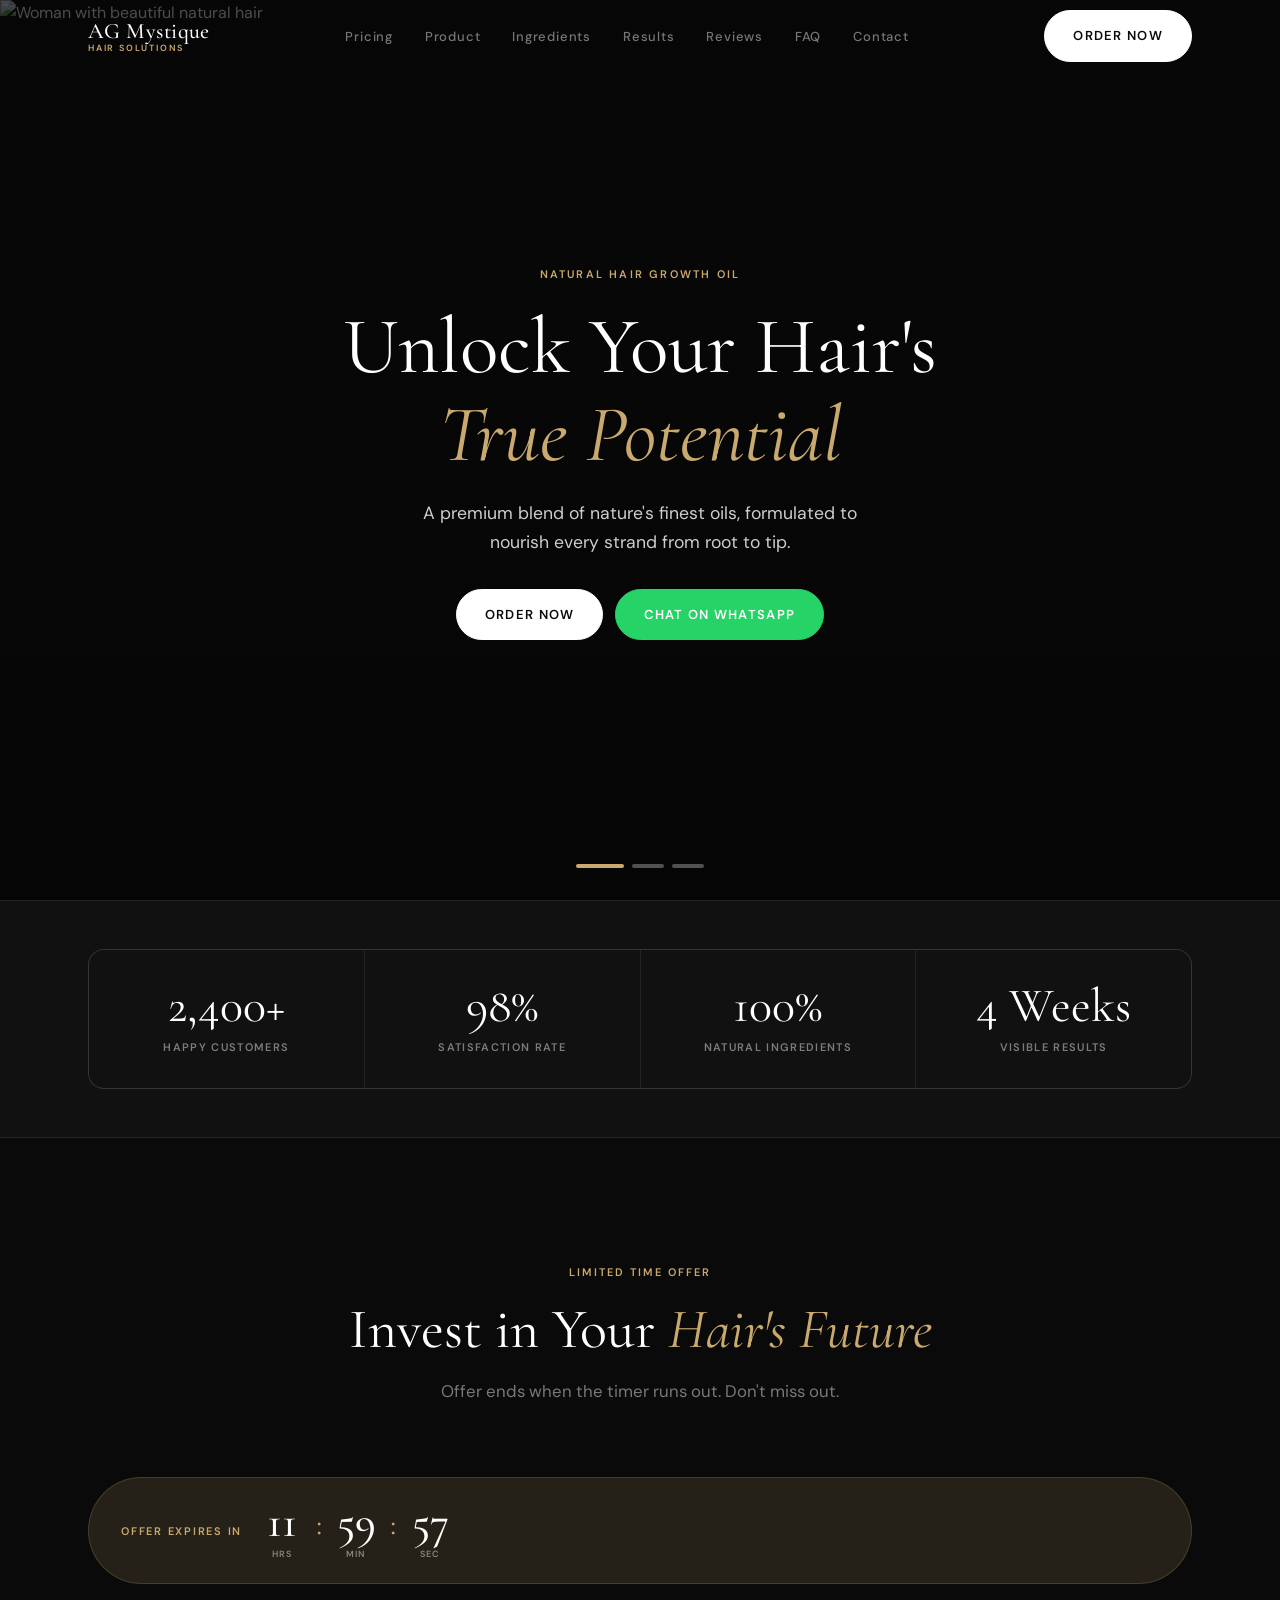
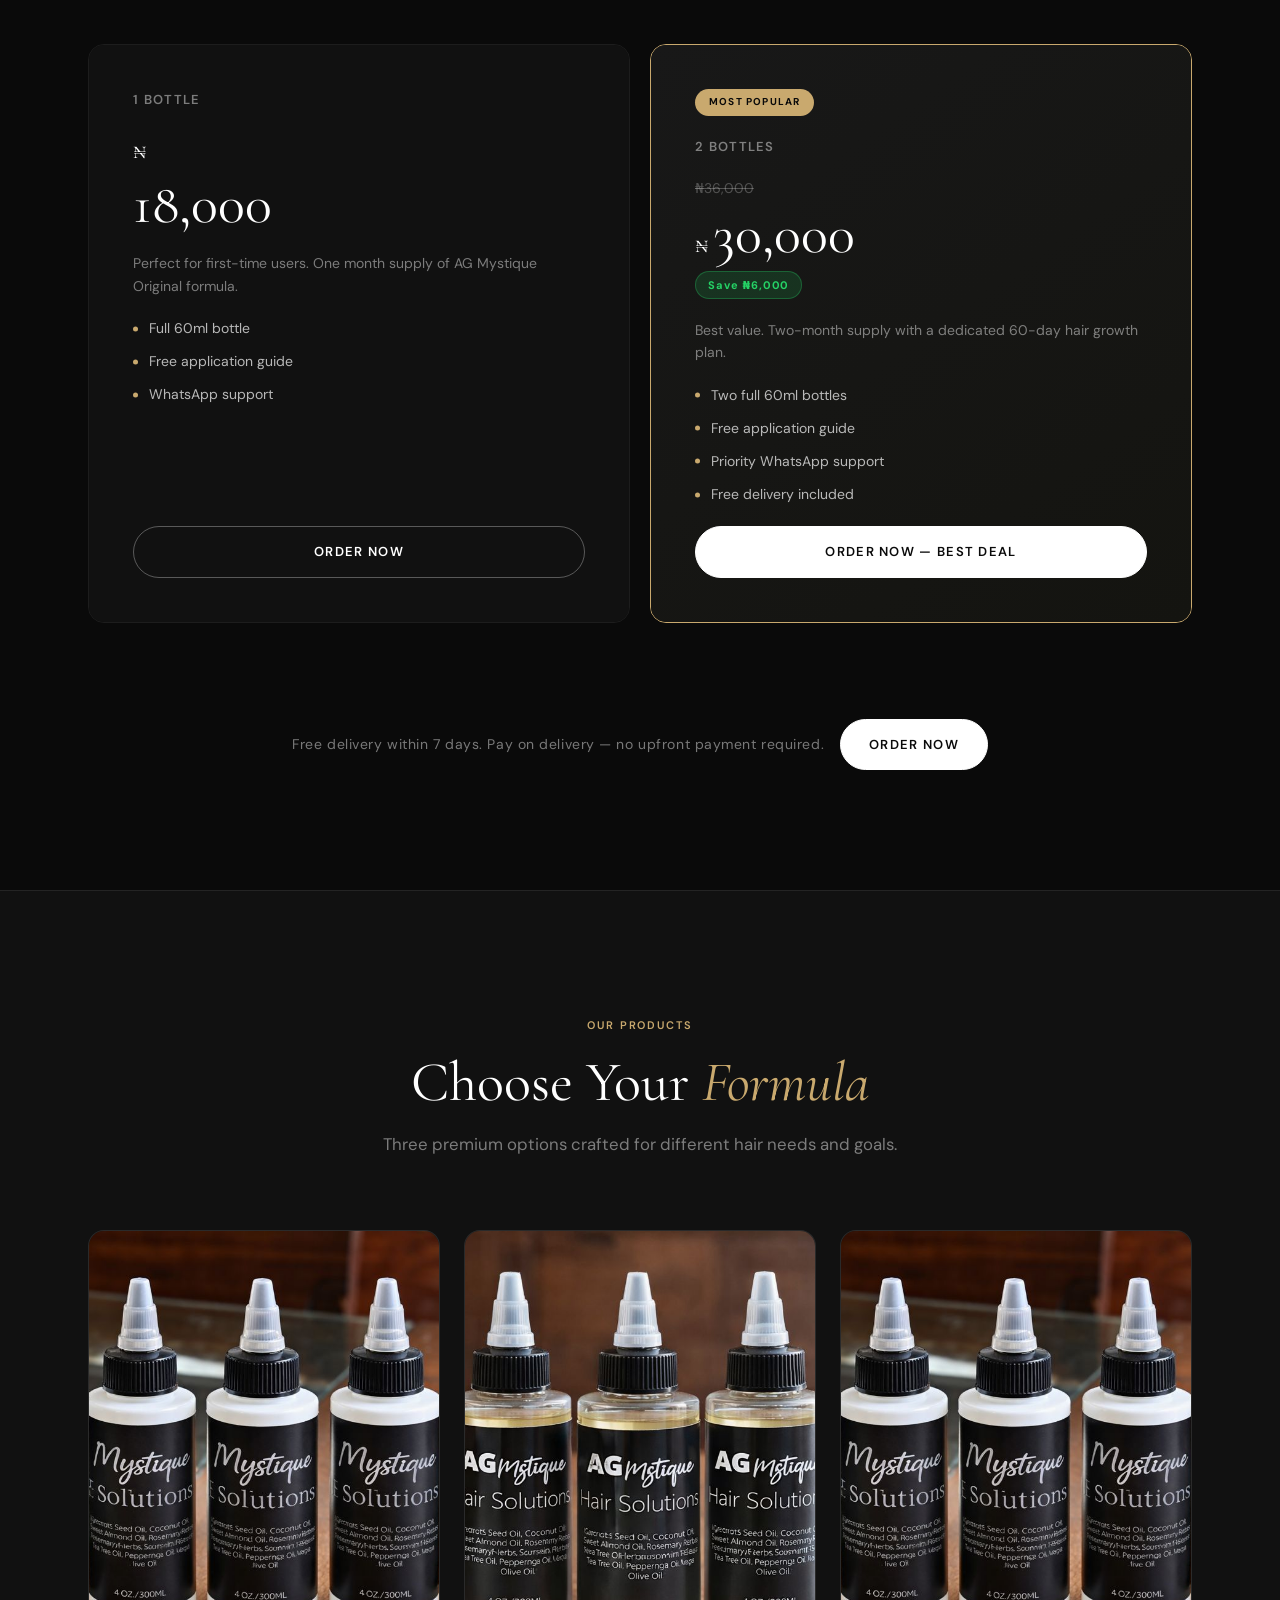
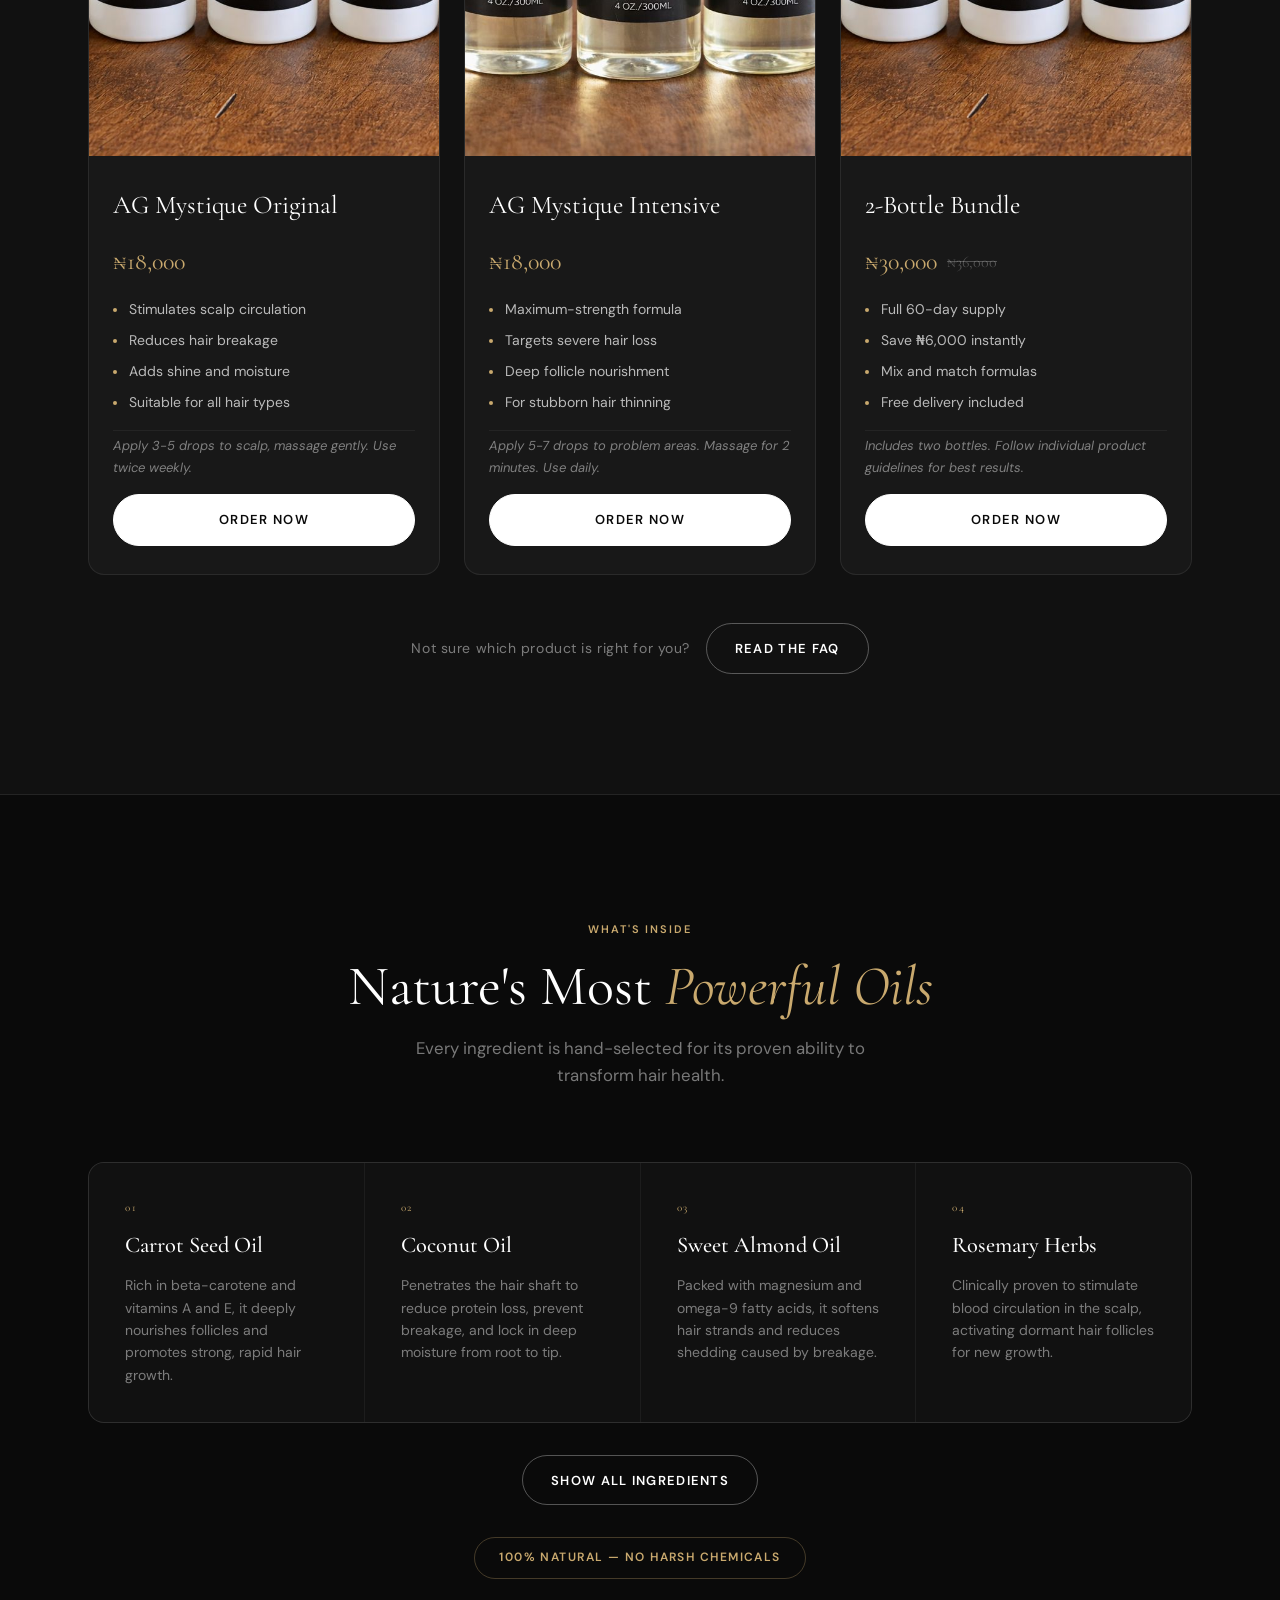
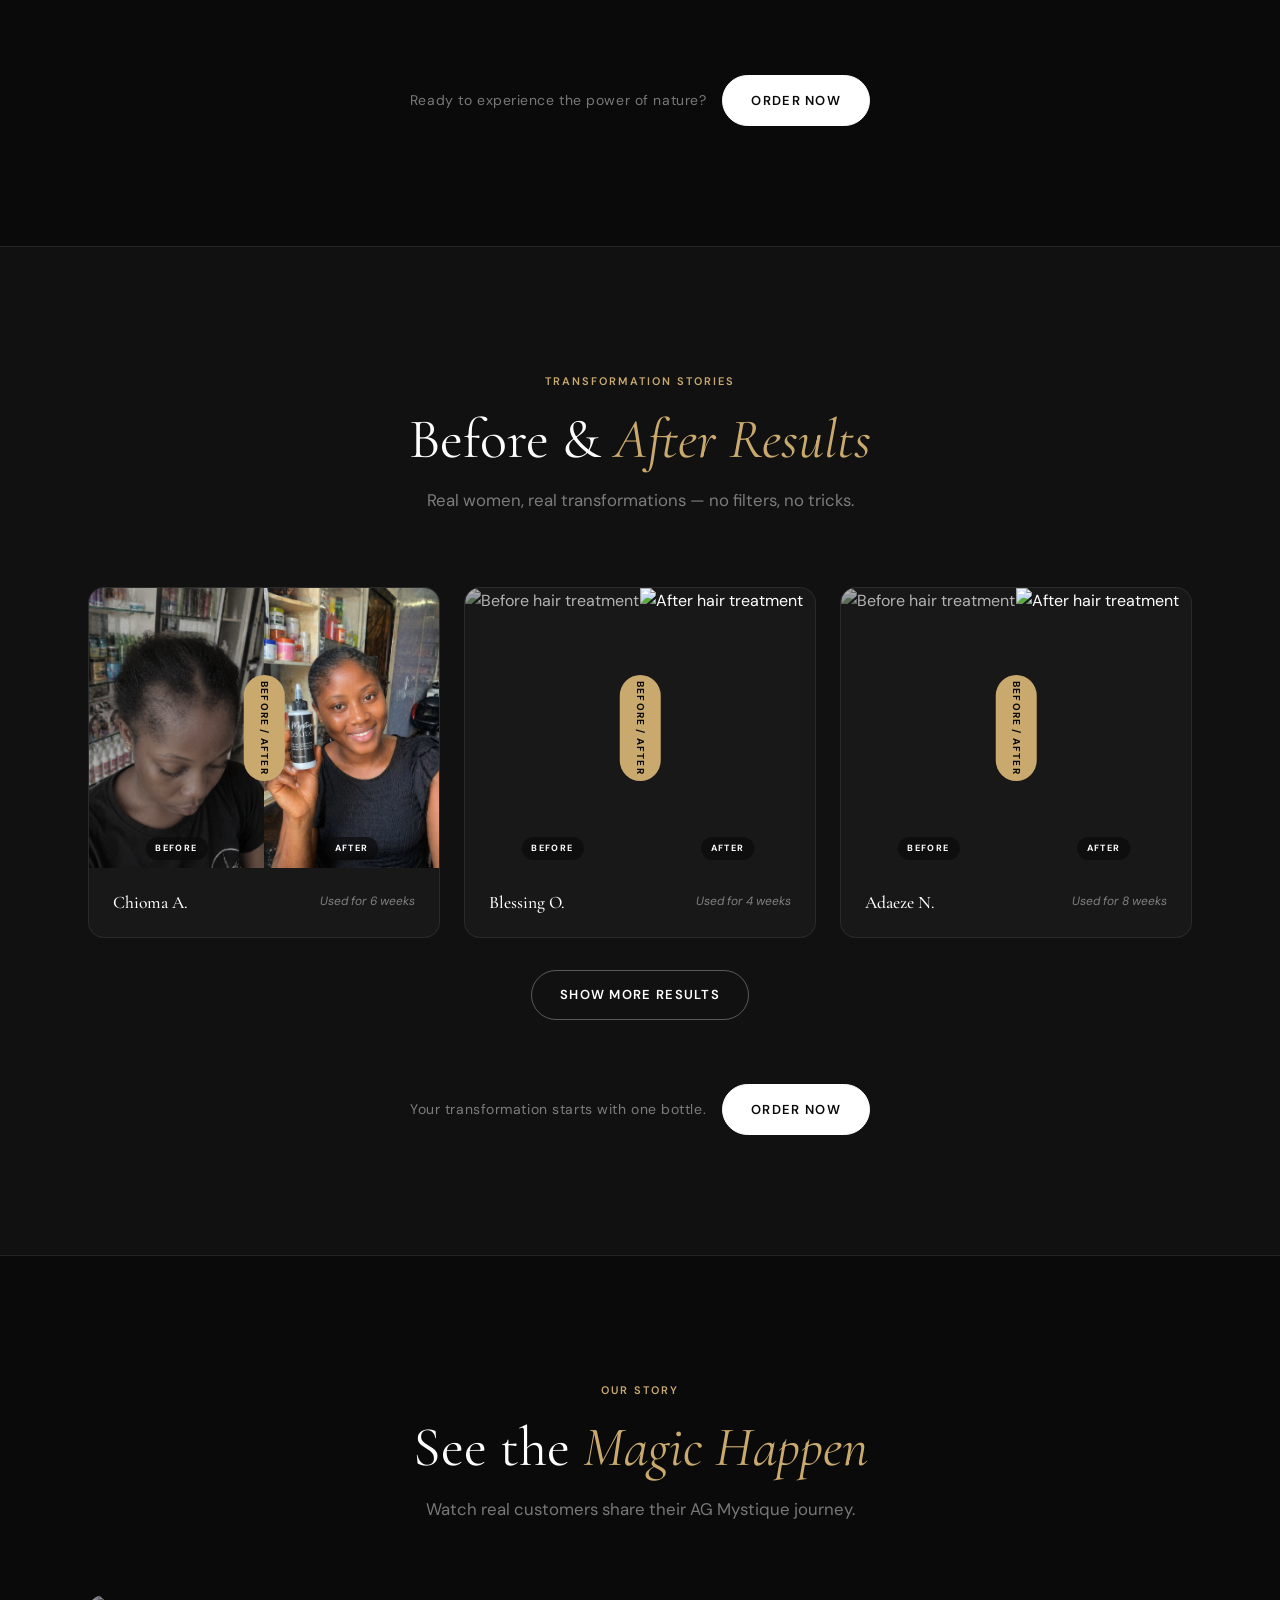
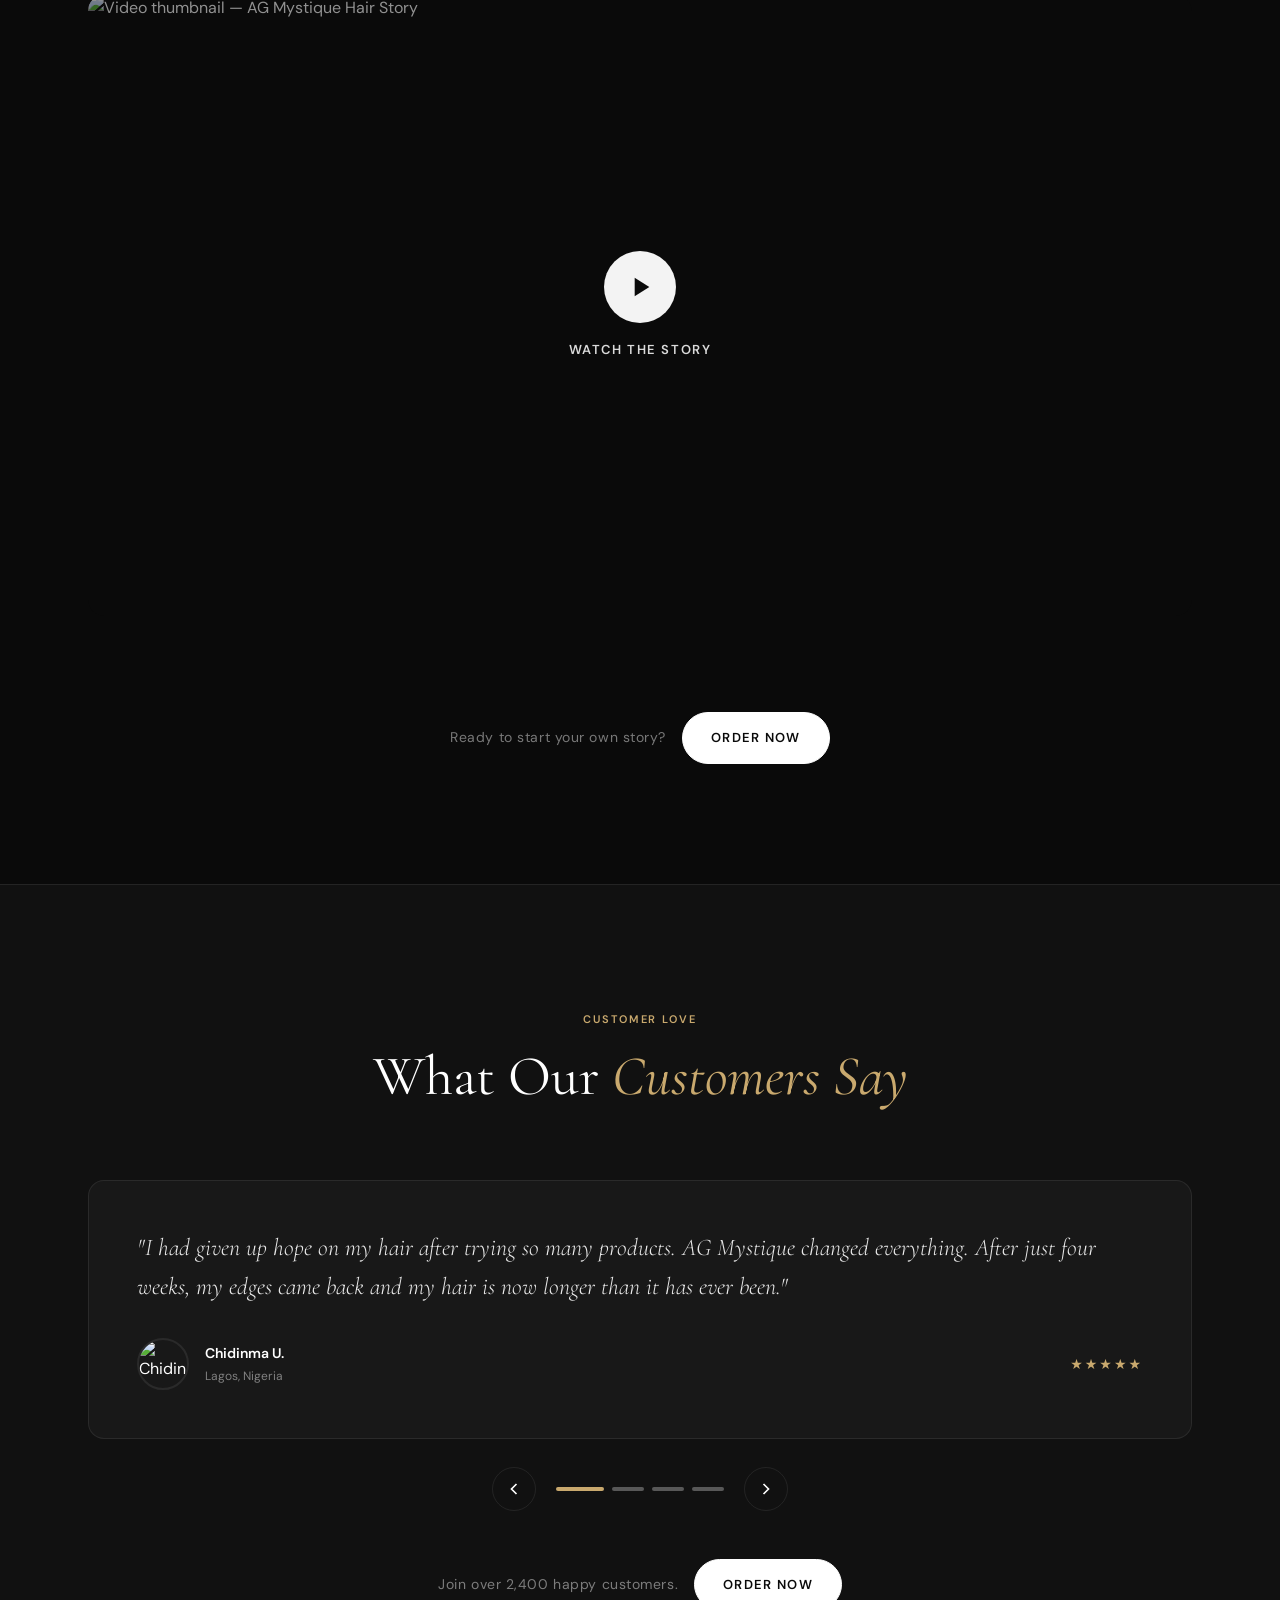
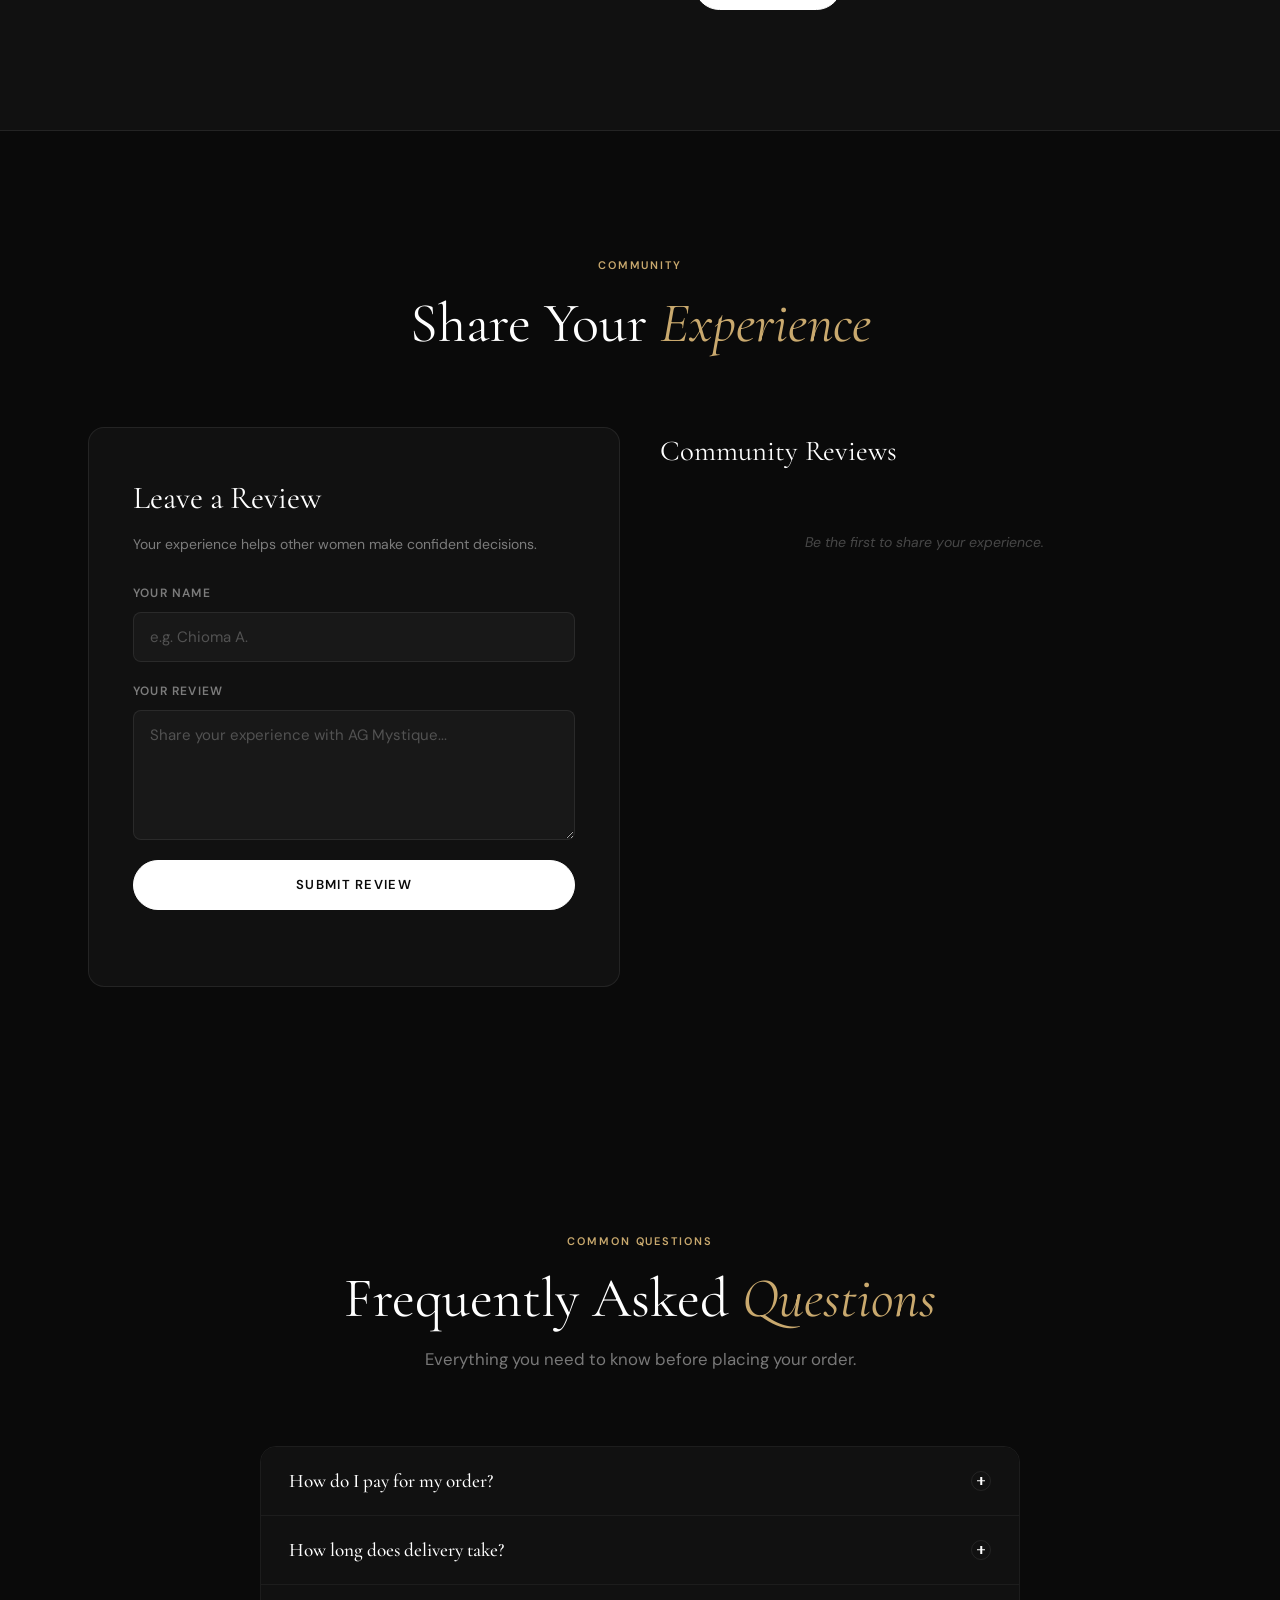
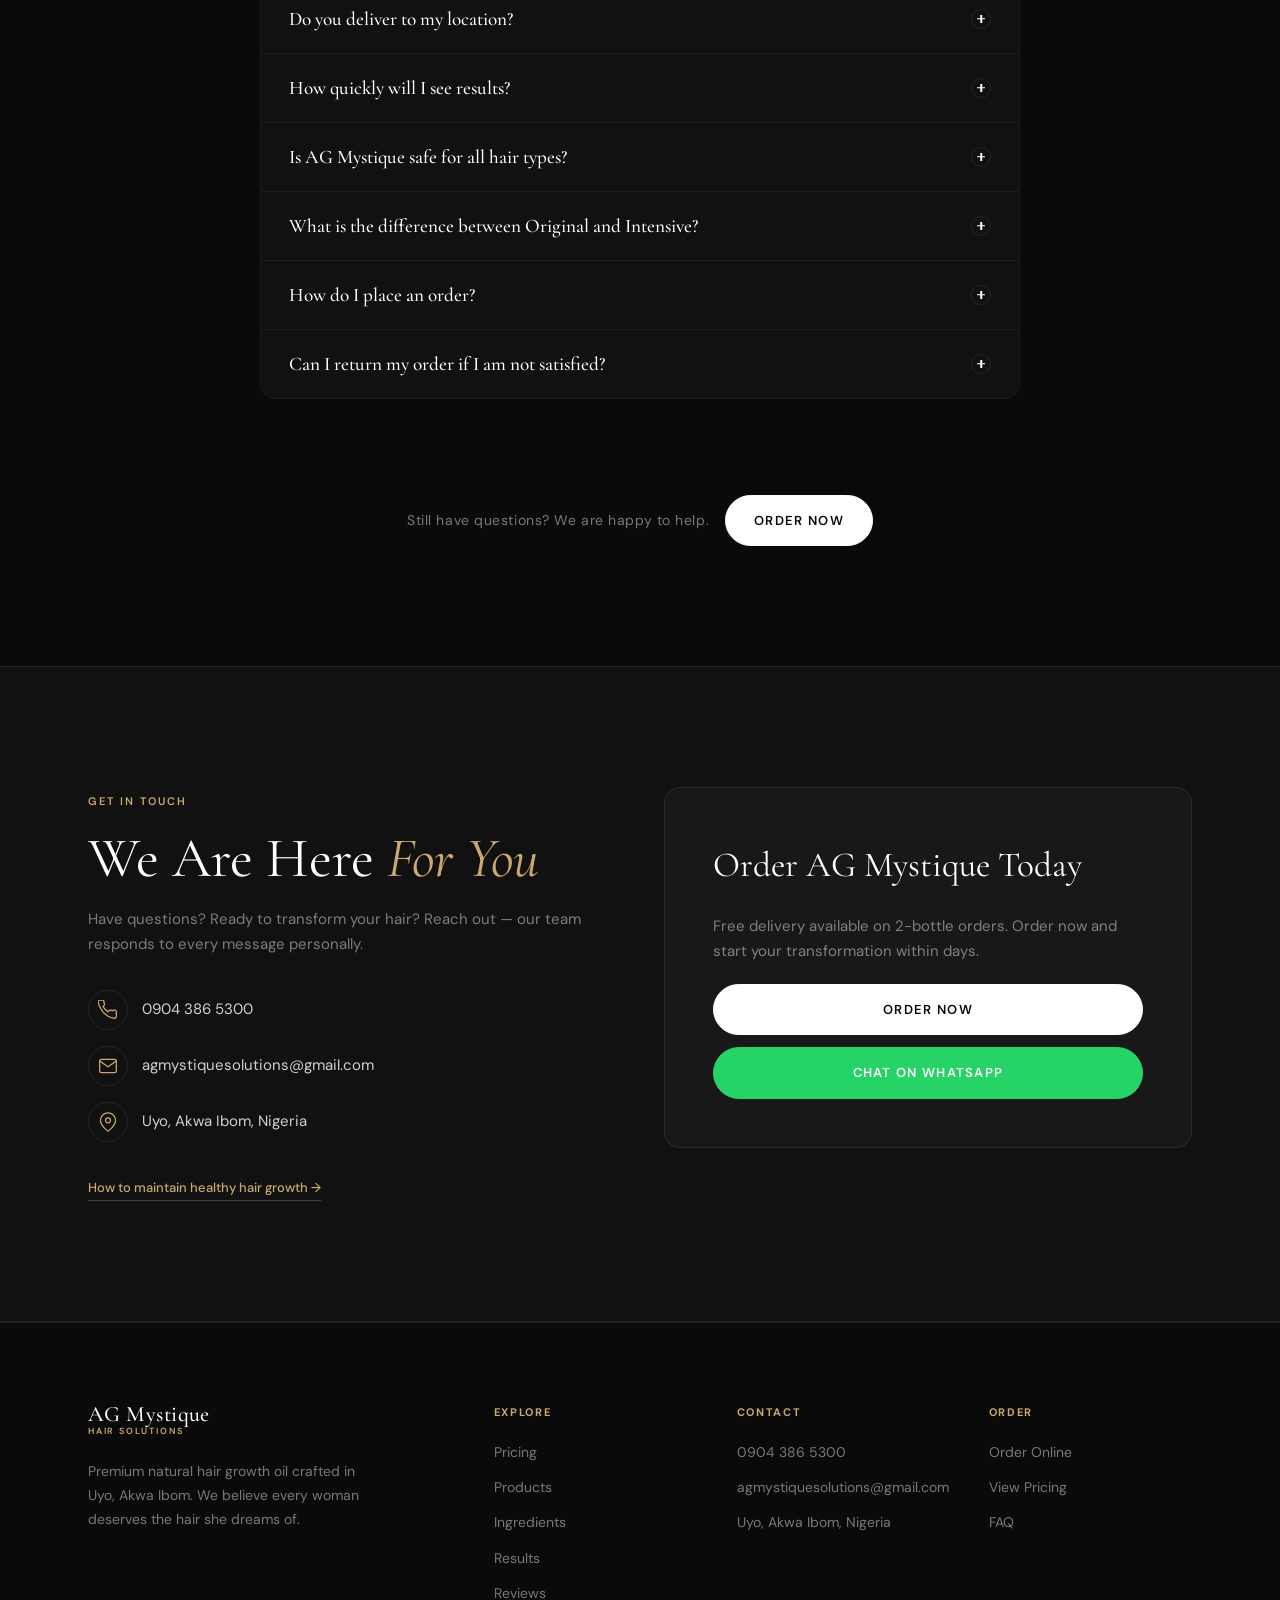
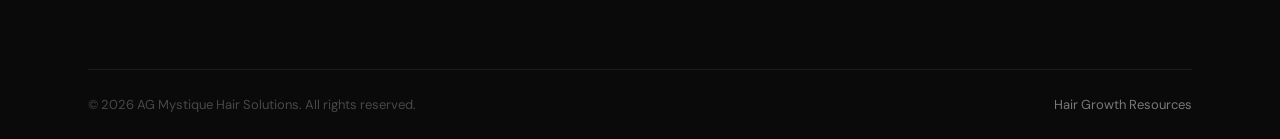
==== commit 6e9c2cf9: "change" ====
--- a/index.html
+++ b/index.html
@@ -25,6 +25,7 @@
         <li><a href="#ingredients" class="nav-link">Ingredients</a></li>
         <li><a href="#results" class="nav-link">Results</a></li>
         <li><a href="#reviews" class="nav-link">Reviews</a></li>
+        <li><a href="#faq" class="nav-link">FAQ</a></li>
         <li><a href="#contact" class="nav-link">Contact</a></li>
       </ul>
       <a href="order.html" class="btn btn-white nav-cta">Order Now</a>
@@ -46,6 +47,7 @@
         <li class="mobile-nav-item"><a href="#ingredients" class="mobile-nav-link">Ingredients</a></li>
         <li class="mobile-nav-item"><a href="#results" class="mobile-nav-link">Results</a></li>
         <li class="mobile-nav-item"><a href="#reviews" class="mobile-nav-link">Reviews</a></li>
+        <li class="mobile-nav-item"><a href="#faq" class="mobile-nav-link">FAQ</a></li>
         <li class="mobile-nav-item"><a href="#contact" class="mobile-nav-link">Contact</a></li>
       </ul>
       <a href="order.html" class="btn btn-white mobile-order-btn">Order Now</a>
@@ -59,13 +61,13 @@
       <div class="slides-wrapper">
 
         <div class="slide slide-1 active" role="group" aria-label="Slide 1 of 3">
-          <img src="https://images.unsplash.com/photo-1522337360788-8b13dee7a37e?w=1400&q=80&auto=format&fit=crop" alt="Woman with beautiful natural hair" class="slide-bg" />
+          <img src="https://i.pinimg.com/736x/d1/1b/9a/d11b9a28f851fea6c1dc1fe7304c12b6.jpg" alt="Woman with beautiful natural hair" class="slide-bg" />
           <div class="slide-overlay"></div>
           <div class="slide-content">
-            <span class="slide-eyebrow reveal-up">Natural Hair Growth Oil</span>
-            <h1 class="slide-headline reveal-up delay-1">Unlock Your Hair's <em>True Potential</em></h1>
-            <p class="slide-sub reveal-up delay-2">A premium blend of nature's finest oils, formulated to nourish every strand from root to tip.</p>
-            <div class="slide-btns reveal-up delay-3">
+            <span class="slide-eyebrow slide-text-anim">Natural Hair Growth Oil</span>
+            <h1 class="slide-headline slide-text-anim">Unlock Your Hair's <em>True Potential</em></h1>
+            <p class="slide-sub slide-text-anim">A premium blend of nature's finest oils, formulated to nourish every strand from root to tip.</p>
+            <div class="slide-btns slide-text-anim">
               <a href="order.html" class="btn btn-white">Order Now</a>
               <a href="https://wa.me/2349043865300?text=Hello%2C%20I%20want%20to%20order%20AG%20Mystique%20Hair%20Solutions" class="btn btn-green" target="_blank" rel="noopener">Chat on WhatsApp</a>
             </div>
@@ -73,29 +75,29 @@
         </div>
 
         <div class="slide slide-2" role="group" aria-label="Slide 2 of 3">
-          <img src="https://images.unsplash.com/photo-1580618672591-eb180b1a973f?w=1400&q=80&auto=format&fit=crop" alt="Woman with healthy growing hair" class="slide-bg" loading="lazy" />
+          <img src="https://i.pinimg.com/1200x/eb/9e/22/eb9e22b341287c12680bafbb9097c55f.jpg" alt="Woman with healthy growing hair" class="slide-bg" loading="lazy" />
           <div class="slide-overlay"></div>
           <div class="slide-content">
-            <span class="slide-eyebrow">Clinically Proven Results</span>
-            <h1 class="slide-headline">Stop the Breakage. <em>End the Thinning.</em></h1>
-            <p class="slide-sub">AG Mystique penetrates deep into the scalp to strengthen hair follicles and reduce breakage from the inside out.</p>
-            <div class="slide-btns">
+            <span class="slide-eyebrow slide-text-anim">Clinically Proven Results</span>
+            <h1 class="slide-headline slide-text-anim">Stop the Breakage. <em>End the Thinning.</em></h1>
+            <p class="slide-sub slide-text-anim">AG Mystique penetrates deep into the scalp to strengthen hair follicles and reduce breakage from the inside out.</p>
+            <div class="slide-btns slide-text-anim">
               <a href="order.html" class="btn btn-white">Order Now</a>
-              <a href="https://wa.me/2349043865300?text=Hello%2C%20I%20want%20to%20order%20AG%20Mystique%20Hair%20Solutions" class="btn btn-green" target="_blank" rel="noopener">Chat on WhatsApp</a>
+              <a href="#faq" class="btn btn-ghost">Read the FAQ</a>
             </div>
           </div>
         </div>
 
         <div class="slide slide-3" role="group" aria-label="Slide 3 of 3">
-          <img src="https://images.unsplash.com/photo-1499557354967-2b2d8910bcca?w=1400&q=80&auto=format&fit=crop" alt="Thousands of women with real results" class="slide-bg" loading="lazy" />
+          <img src="https://i.pinimg.com/1200x/91/10/8c/91108c853770125df39bce53189577d9.jpg" alt="Thousands of women with real results" class="slide-bg" loading="lazy" />
           <div class="slide-overlay"></div>
           <div class="slide-content">
-            <span class="slide-eyebrow">Join the Movement</span>
-            <h1 class="slide-headline">Thousands of Women. <em>Real Results.</em></h1>
-            <p class="slide-sub">Over 2,400 women across Nigeria have transformed their hair with AG Mystique. You could be next.</p>
-            <div class="slide-btns">
+            <span class="slide-eyebrow slide-text-anim">Join the Movement</span>
+            <h1 class="slide-headline slide-text-anim">Thousands of Women. <em>Real Results.</em></h1>
+            <p class="slide-sub slide-text-anim">Over 2,400 women across Nigeria have transformed their hair with AG Mystique. You could be next.</p>
+            <div class="slide-btns slide-text-anim">
               <a href="order.html" class="btn btn-white">Order Now</a>
-              <a href="https://wa.me/2349043865300?text=Hello%2C%20I%20want%20to%20order%20AG%20Mystique%20Hair%20Solutions" class="btn btn-green" target="_blank" rel="noopener">Chat on WhatsApp</a>
+              <a href="#results" class="btn btn-ghost">See Results</a>
             </div>
           </div>
         </div>
@@ -194,8 +196,8 @@
         </div>
 
         <div class="section-cta-strip reveal-up">
-          <p>Have questions before ordering?</p>
-          <a href="https://wa.me/2349043865300?text=Hello%2C%20I%20want%20to%20order%20AG%20Mystique%20Hair%20Solutions" class="btn btn-green" target="_blank" rel="noopener">Chat on WhatsApp</a>
+          <p>Free delivery within 7 days. Pay on delivery — no upfront payment required.</p>
+          <a href="order.html" class="btn btn-white">Order Now</a>
         </div>
       </div>
     </section>
@@ -213,7 +215,7 @@
 
           <div class="product-card reveal-up">
             <div class="product-img-wrap" data-lightbox>
-              <img src="https://images.unsplash.com/photo-1571781926291-c477ebfd024b?w=700&q=80&auto=format&fit=crop" alt="AG Mystique Original Hair Growth Oil" class="product-img" loading="lazy" />
+              <img src="images/image1.jpeg" alt="AG Mystique Original Hair Growth Oil" class="product-img" loading="lazy" />
               <div class="product-img-overlay">
                 <span class="zoom-hint">Tap to zoom</span>
               </div>
@@ -234,7 +236,7 @@
 
           <div class="product-card reveal-up delay-1">
             <div class="product-img-wrap" data-lightbox>
-              <img src="https://images.unsplash.com/photo-1608248543803-ba4f8c70ae0b?w=700&q=80&auto=format&fit=crop" alt="AG Mystique Intensive Hair Growth Oil" class="product-img" loading="lazy" />
+              <img src="images/imag2.jpeg" alt="AG Mystique Intensive Hair Growth Oil" class="product-img" loading="lazy" />
               <div class="product-img-overlay">
                 <span class="zoom-hint">Tap to zoom</span>
               </div>
@@ -255,7 +257,7 @@
 
           <div class="product-card reveal-up delay-2">
             <div class="product-img-wrap" data-lightbox>
-              <img src="https://images.unsplash.com/photo-1620916566398-39f1143ab7be?w=700&q=80&auto=format&fit=crop" alt="AG Mystique 2-Bottle Bundle" class="product-img" loading="lazy" />
+              <img src="images/image1.jpeg" alt="AG Mystique 2-Bottle Bundle" class="product-img" loading="lazy" />
               <div class="product-img-overlay">
                 <span class="zoom-hint">Tap to zoom</span>
               </div>
@@ -281,7 +283,7 @@
 
         <div class="section-cta-strip reveal-up">
           <p>Not sure which product is right for you?</p>
-          <a href="https://wa.me/2349043865300?text=Hello%2C%20I%20want%20to%20order%20AG%20Mystique%20Hair%20Solutions" class="btn btn-green" target="_blank" rel="noopener">Chat on WhatsApp</a>
+          <a href="#faq" class="btn btn-ghost">Read the FAQ</a>
         </div>
       </div>
     </section>
@@ -360,10 +362,7 @@
 
         <div class="section-cta-strip reveal-up">
           <p>Ready to experience the power of nature?</p>
-          <div class="cta-btn-group">
-            <a href="order.html" class="btn btn-white">Order Now</a>
-            <a href="https://wa.me/2349043865300?text=Hello%2C%20I%20want%20to%20order%20AG%20Mystique%20Hair%20Solutions" class="btn btn-green" target="_blank" rel="noopener">Chat on WhatsApp</a>
-          </div>
+          <a href="order.html" class="btn btn-white">Order Now</a>
         </div>
       </div>
     </section>
@@ -382,12 +381,12 @@
           <div class="result-card reveal-up">
             <div class="result-images">
               <div class="result-half result-before">
-                <img src="https://images.unsplash.com/photo-1531746020798-e6953c6e8e04?w=400&q=80&auto=format&fit=crop" alt="Before hair treatment" loading="lazy" />
+                <img src="images/befor1.jpeg" alt="Before hair treatment" loading="lazy" />
                 <span class="result-label-half">Before</span>
               </div>
               <div class="result-divider"><span class="divider-pill">Before / After</span></div>
               <div class="result-half result-after">
-                <img src="https://images.unsplash.com/photo-1522337360788-8b13dee7a37e?w=400&q=80&auto=format&fit=crop" alt="After hair treatment" loading="lazy" />
+                <img src="images/after1.jpeg" alt="After hair treatment" loading="lazy" />
                 <span class="result-label-half">After</span>
               </div>
             </div>
@@ -520,7 +519,7 @@
         </div>
         <div class="section-cta-strip reveal-up">
           <p>Ready to start your own story?</p>
-          <a href="https://wa.me/2349043865300?text=Hello%2C%20I%20want%20to%20order%20AG%20Mystique%20Hair%20Solutions" class="btn btn-green" target="_blank" rel="noopener">Chat on WhatsApp</a>
+          <a href="order.html" class="btn btn-white">Order Now</a>
         </div>
       </div>
     </section>
@@ -647,6 +646,106 @@
               <!-- Populated by JS -->
             </div>
           </div>
+        </div>
+      </div>
+    </section>
+
+    <!-- FAQ SECTION -->
+    <section class="faq-section" id="faq" aria-labelledby="faq-heading">
+      <div class="container">
+        <div class="section-header reveal-up">
+          <span class="section-eyebrow">Common Questions</span>
+          <h2 class="section-title" id="faq-heading">Frequently Asked <em>Questions</em></h2>
+          <p class="section-sub">Everything you need to know before placing your order.</p>
+        </div>
+
+        <div class="faq-list reveal-up">
+
+          <div class="faq-item">
+            <button class="faq-question" aria-expanded="false">
+              <span>How do I pay for my order?</span>
+              <span class="faq-icon" aria-hidden="true"></span>
+            </button>
+            <div class="faq-answer">
+              <p>We operate on a <strong>Payment on Delivery</strong> model — you pay only when your order arrives at your door. No upfront payment, no risk. The delivery agent collects payment upon successful delivery.</p>
+            </div>
+          </div>
+
+          <div class="faq-item">
+            <button class="faq-question" aria-expanded="false">
+              <span>How long does delivery take?</span>
+              <span class="faq-icon" aria-hidden="true"></span>
+            </button>
+            <div class="faq-answer">
+              <p>Orders are delivered <strong>within 7 days</strong> of placement. Most customers within Akwa Ibom State and major cities receive their orders sooner. You will be contacted by our delivery team once your order is dispatched.</p>
+            </div>
+          </div>
+
+          <div class="faq-item">
+            <button class="faq-question" aria-expanded="false">
+              <span>Do you deliver to my location?</span>
+              <span class="faq-icon" aria-hidden="true"></span>
+            </button>
+            <div class="faq-answer">
+              <p>We deliver across Nigeria — Lagos, Abuja, Port Harcourt, Enugu, Kano, Ibadan, and everywhere in between. If you are unsure about delivery to your area, message us on WhatsApp before placing your order and we will confirm.</p>
+            </div>
+          </div>
+
+          <div class="faq-item">
+            <button class="faq-question" aria-expanded="false">
+              <span>How quickly will I see results?</span>
+              <span class="faq-icon" aria-hidden="true"></span>
+            </button>
+            <div class="faq-answer">
+              <p>Most customers report <strong>visible results within 4 weeks</strong> of consistent use — reduced breakage, improved scalp health, and new growth. For more advanced concerns like thinning edges or hair loss, we recommend the full 8-week course with the 2-bottle bundle.</p>
+            </div>
+          </div>
+
+          <div class="faq-item">
+            <button class="faq-question" aria-expanded="false">
+              <span>Is AG Mystique safe for all hair types?</span>
+              <span class="faq-icon" aria-hidden="true"></span>
+            </button>
+            <div class="faq-answer">
+              <p>Yes. AG Mystique is formulated with 100% natural ingredients and contains no parabens, sulphates, or harsh chemicals. It is suitable for all hair types — natural, relaxed, low porosity, high porosity — and safe for both men and women.</p>
+            </div>
+          </div>
+
+          <div class="faq-item">
+            <button class="faq-question" aria-expanded="false">
+              <span>What is the difference between Original and Intensive?</span>
+              <span class="faq-icon" aria-hidden="true"></span>
+            </button>
+            <div class="faq-answer">
+              <p>The <strong>Original formula</strong> is ideal for general hair nourishment, shine, and maintenance. The <strong>Intensive formula</strong> contains a higher concentration of active growth ingredients and is specifically designed for those experiencing significant thinning, hair loss, or slow growth. If in doubt, the 2-bottle bundle lets you try both.</p>
+            </div>
+          </div>
+
+          <div class="faq-item">
+            <button class="faq-question" aria-expanded="false">
+              <span>How do I place an order?</span>
+              <span class="faq-icon" aria-hidden="true"></span>
+            </button>
+            <div class="faq-answer">
+              <p>You can order directly through our website by clicking any <strong>Order Now</strong> button, or you can message us on <strong>WhatsApp at 0904 386 5300</strong> and our team will guide you through the process. We accept payment on delivery — no card or bank transfer needed before your order arrives.</p>
+            </div>
+          </div>
+
+          <div class="faq-item">
+            <button class="faq-question" aria-expanded="false">
+              <span>Can I return my order if I am not satisfied?</span>
+              <span class="faq-icon" aria-hidden="true"></span>
+            </button>
+            <div class="faq-answer">
+              <p>Because we offer payment on delivery, you have the opportunity to inspect your order before paying. Once accepted and paid for, we are unable to process returns. However, if your order arrives damaged or incorrect, please contact us immediately and we will resolve it.</p>
+            </div>
+          </div>
+
+        </div>
+
+        <div class="section-cta-strip reveal-up">
+          <p>Still have questions? We are happy to help.</p>
+          <a href="order.html" class="btn btn-white">Order Now</a>
         </div>
       </div>
     </section>
@@ -693,10 +792,6 @@
           </div>
         </div>
 
-        <div class="section-cta-strip reveal-up">
-          <p>Start your hair transformation today.</p>
-          <a href="https://wa.me/2349043865300?text=Hello%2C%20I%20want%20to%20order%20AG%20Mystique%20Hair%20Solutions" class="btn btn-green" target="_blank" rel="noopener">Chat on WhatsApp</a>
-        </div>
       </div>
     </section>
 
@@ -735,8 +830,8 @@
           <h4 class="footer-col-title">Order</h4>
           <ul class="footer-links">
             <li><a href="order.html">Order Online</a></li>
-            <li><a href="https://wa.me/2349043865300?text=Hello%2C%20I%20want%20to%20order%20AG%20Mystique%20Hair%20Solutions" target="_blank" rel="noopener">Order via WhatsApp</a></li>
             <li><a href="#pricing">View Pricing</a></li>
+            <li><a href="#faq">FAQ</a></li>
           </ul>
         </div>
       </div>
--- a/style.css
+++ b/style.css
@@ -452,9 +452,9 @@
   inset: 0;
   background: linear-gradient(
     to bottom,
-    rgba(10,10,10,0.5) 0%,
-    rgba(10,10,10,0.3) 40%,
-    rgba(10,10,10,0.75) 100%
+    rgba(5,5,5,0.72) 0%,
+    rgba(5,5,5,0.60) 40%,
+    rgba(5,5,5,0.88) 100%
   );
 }
 
@@ -526,21 +526,20 @@
   width: 48px;
 }
 
-/* Hero reveal animations */
-.slide.active .slide-eyebrow,
-.slide.active .slide-headline,
-.slide.active .slide-sub,
-.slide.active .slide-btns {
-  animation: slideUp 0.8s ease forwards;
-}
-.slide.active .slide-headline { animation-delay: 0.1s; }
-.slide.active .slide-sub { animation-delay: 0.2s; }
-.slide.active .slide-btns { animation-delay: 0.3s; }
-
-@keyframes slideUp {
-  from { opacity: 0; transform: translateY(24px); }
-  to   { opacity: 1; transform: translateY(0); }
-}
+/* Hero text fade in when slide becomes active, fade out when leaving */
+.slide-text-anim {
+  opacity: 0;
+  transform: translateY(20px);
+  transition: opacity 0.6s ease, transform 0.6s ease;
+}
+
+.slide.active .slide-text-anim { opacity: 1; transform: translateY(0); }
+.slide.active .slide-content .slide-eyebrow  { transition-delay: 0.15s; }
+.slide.active .slide-content .slide-headline { transition-delay: 0.28s; }
+.slide.active .slide-content .slide-sub      { transition-delay: 0.40s; }
+.slide.active .slide-content .slide-btns     { transition-delay: 0.52s; }
+
+/* Remove the old keyframe-based animation */
 
 /* ============================================================
    PROOF BAR
@@ -1705,8 +1704,100 @@
 .float-backtop:hover { background: var(--surface); border-color: rgba(255,255,255,0.15); }
 
 /* ============================================================
-   RESPONSIVE — TABLET 768px
-   ============================================================ */
+   FAQ SECTION
+   ============================================================ */
+.faq-section {
+  padding: clamp(64px, 10vw, 120px) 0;
+}
+
+.faq-list {
+  max-width: 760px;
+  margin: 0 auto 48px;
+  display: flex;
+  flex-direction: column;
+  gap: 0;
+  border: 1px solid var(--border);
+  border-radius: var(--radius-card);
+  overflow: hidden;
+}
+
+.faq-item {
+  border-bottom: 1px solid var(--border);
+}
+.faq-item:last-child { border-bottom: none; }
+
+.faq-question {
+  width: 100%;
+  display: flex;
+  align-items: center;
+  justify-content: space-between;
+  gap: 16px;
+  padding: 22px 28px;
+  background: var(--surface);
+  text-align: left;
+  font-family: var(--font-serif);
+  font-size: clamp(1rem, 2.5vw, 1.2rem);
+  font-weight: 500;
+  color: var(--white);
+  cursor: pointer;
+  transition: background var(--transition), color var(--transition);
+  min-height: 64px;
+}
+.faq-question:hover { background: var(--surface-2); color: var(--gold); }
+.faq-question[aria-expanded="true"] {
+  background: var(--surface-2);
+  color: var(--gold);
+}
+
+.faq-icon {
+  flex-shrink: 0;
+  width: 20px;
+  height: 20px;
+  border-radius: 50%;
+  border: 1px solid var(--border);
+  position: relative;
+  transition: border-color var(--transition), transform var(--transition);
+}
+.faq-icon::before,
+.faq-icon::after {
+  content: '';
+  position: absolute;
+  background: currentColor;
+  top: 50%;
+  left: 50%;
+  transform: translate(-50%, -50%);
+  transition: opacity 0.25s ease, transform 0.25s ease;
+}
+.faq-icon::before { width: 8px; height: 1.5px; }
+.faq-icon::after  { width: 1.5px; height: 8px; }
+
+.faq-question[aria-expanded="true"] .faq-icon {
+  border-color: var(--gold);
+  transform: rotate(45deg);
+}
+
+.faq-answer {
+  max-height: 0;
+  overflow: hidden;
+  transition: max-height 0.45s cubic-bezier(0.4,0,0.2,1), padding 0.3s ease;
+  background: var(--surface-2);
+  padding: 0 28px;
+}
+.faq-answer.open {
+  max-height: 300px;
+  padding: 0 28px 24px;
+}
+.faq-answer p {
+  font-size: 15px;
+  color: var(--muted);
+  line-height: 1.75;
+}
+.faq-answer strong {
+  color: rgba(255,255,255,0.85);
+  font-weight: 600;
+}
+
+
 @media (min-width: 768px) {
 
   :root { --pad-x: 32px; }
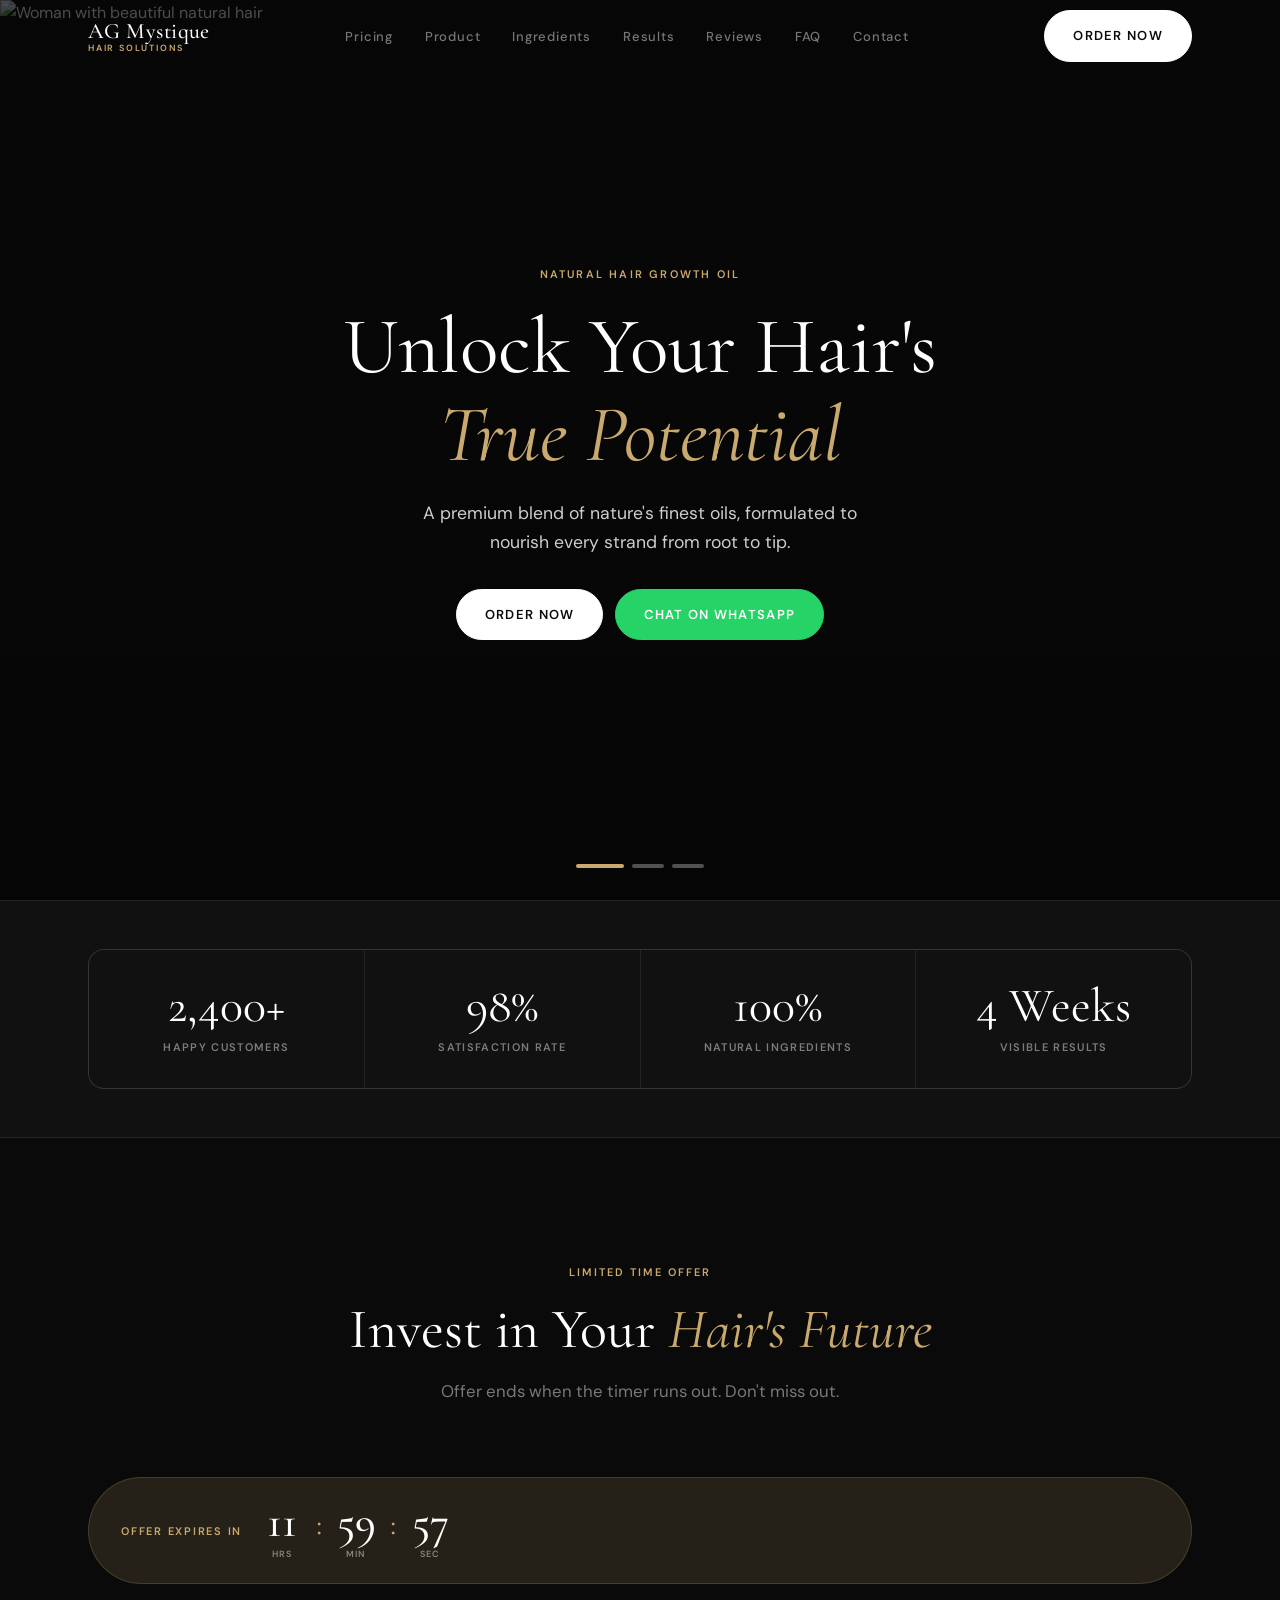
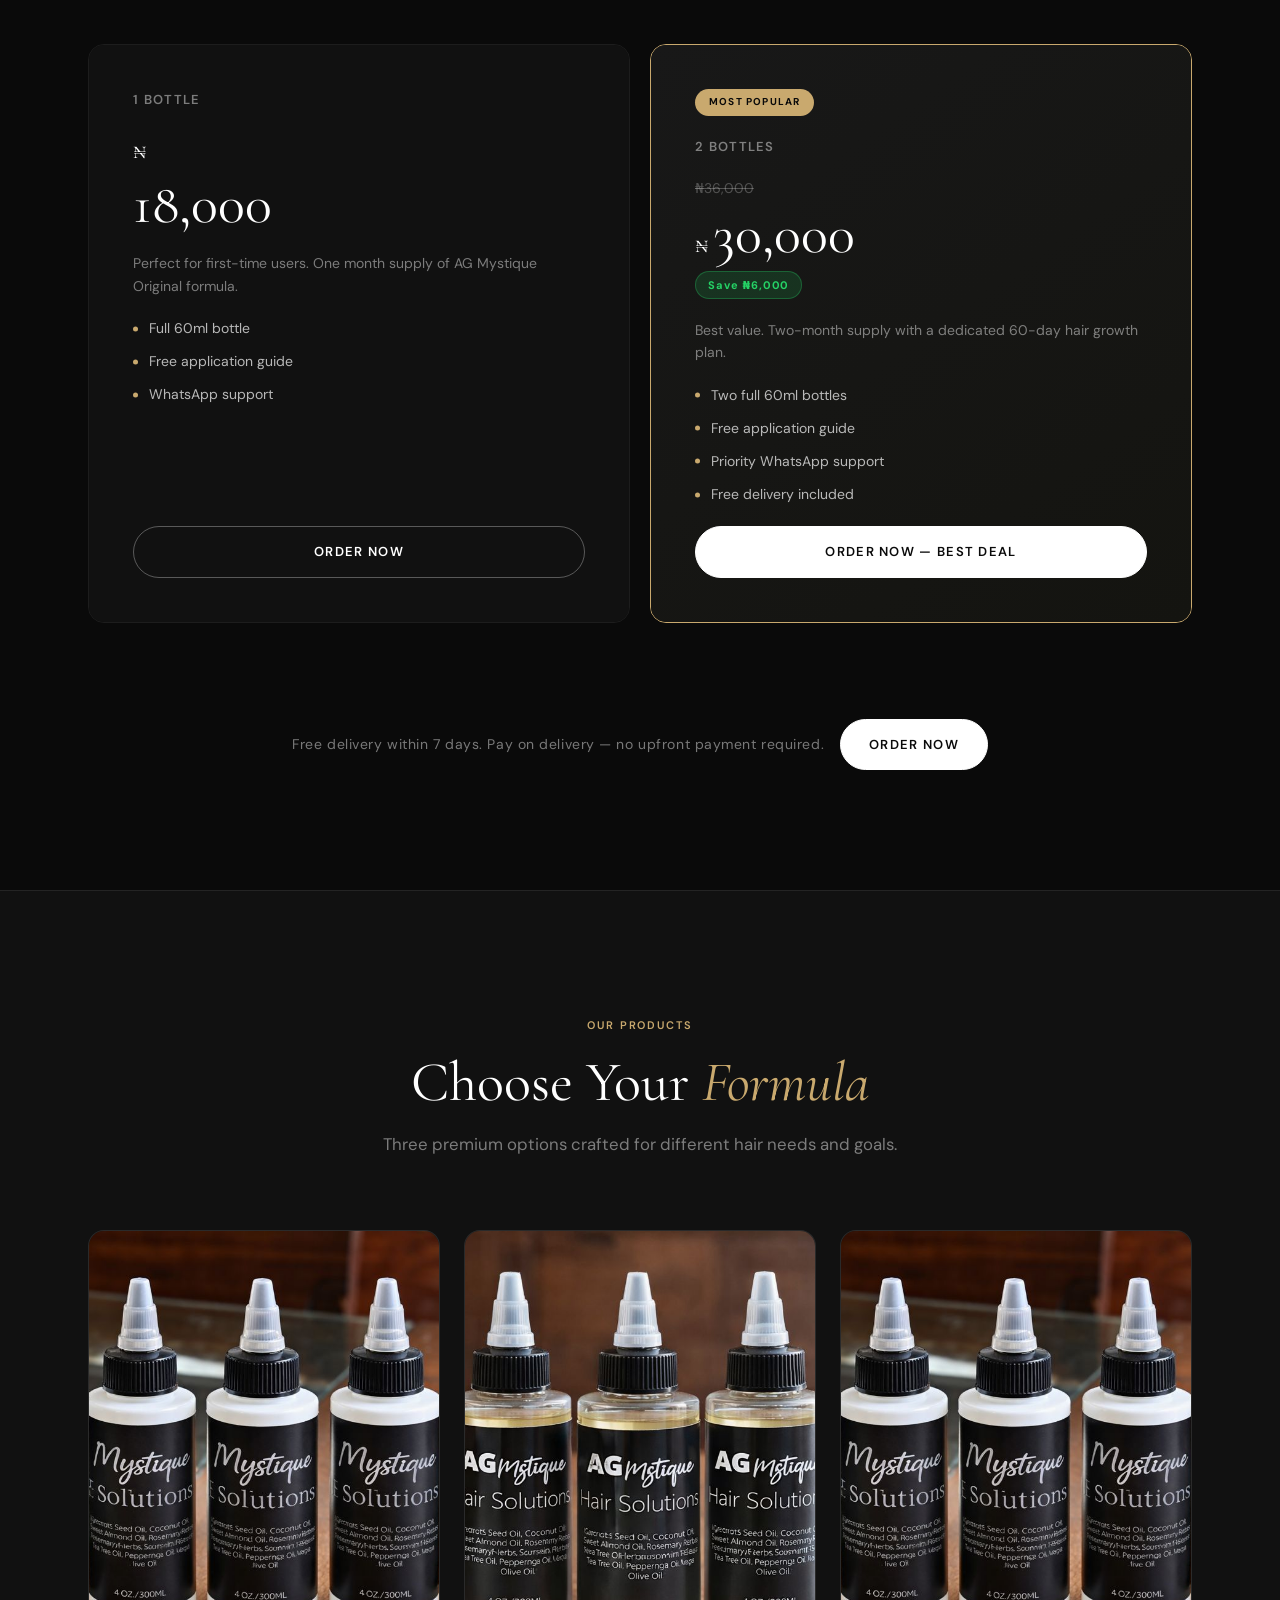
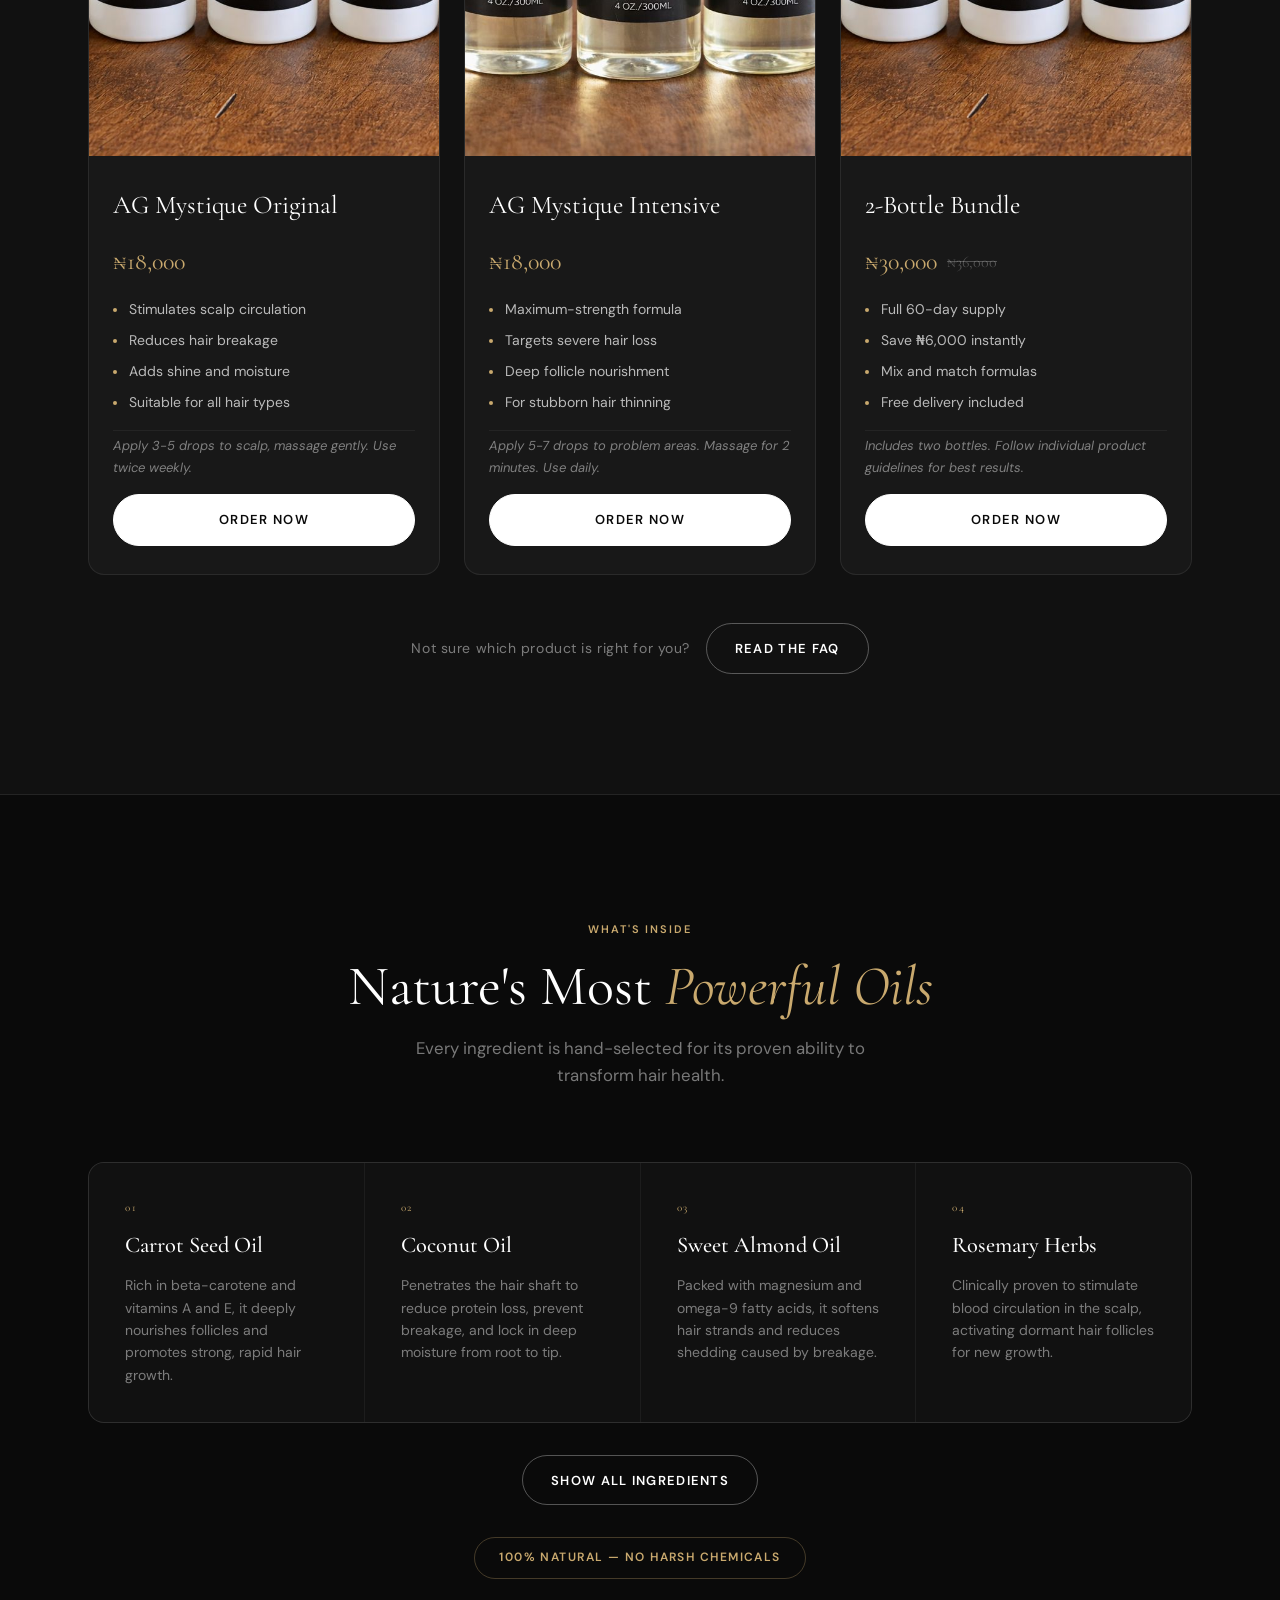
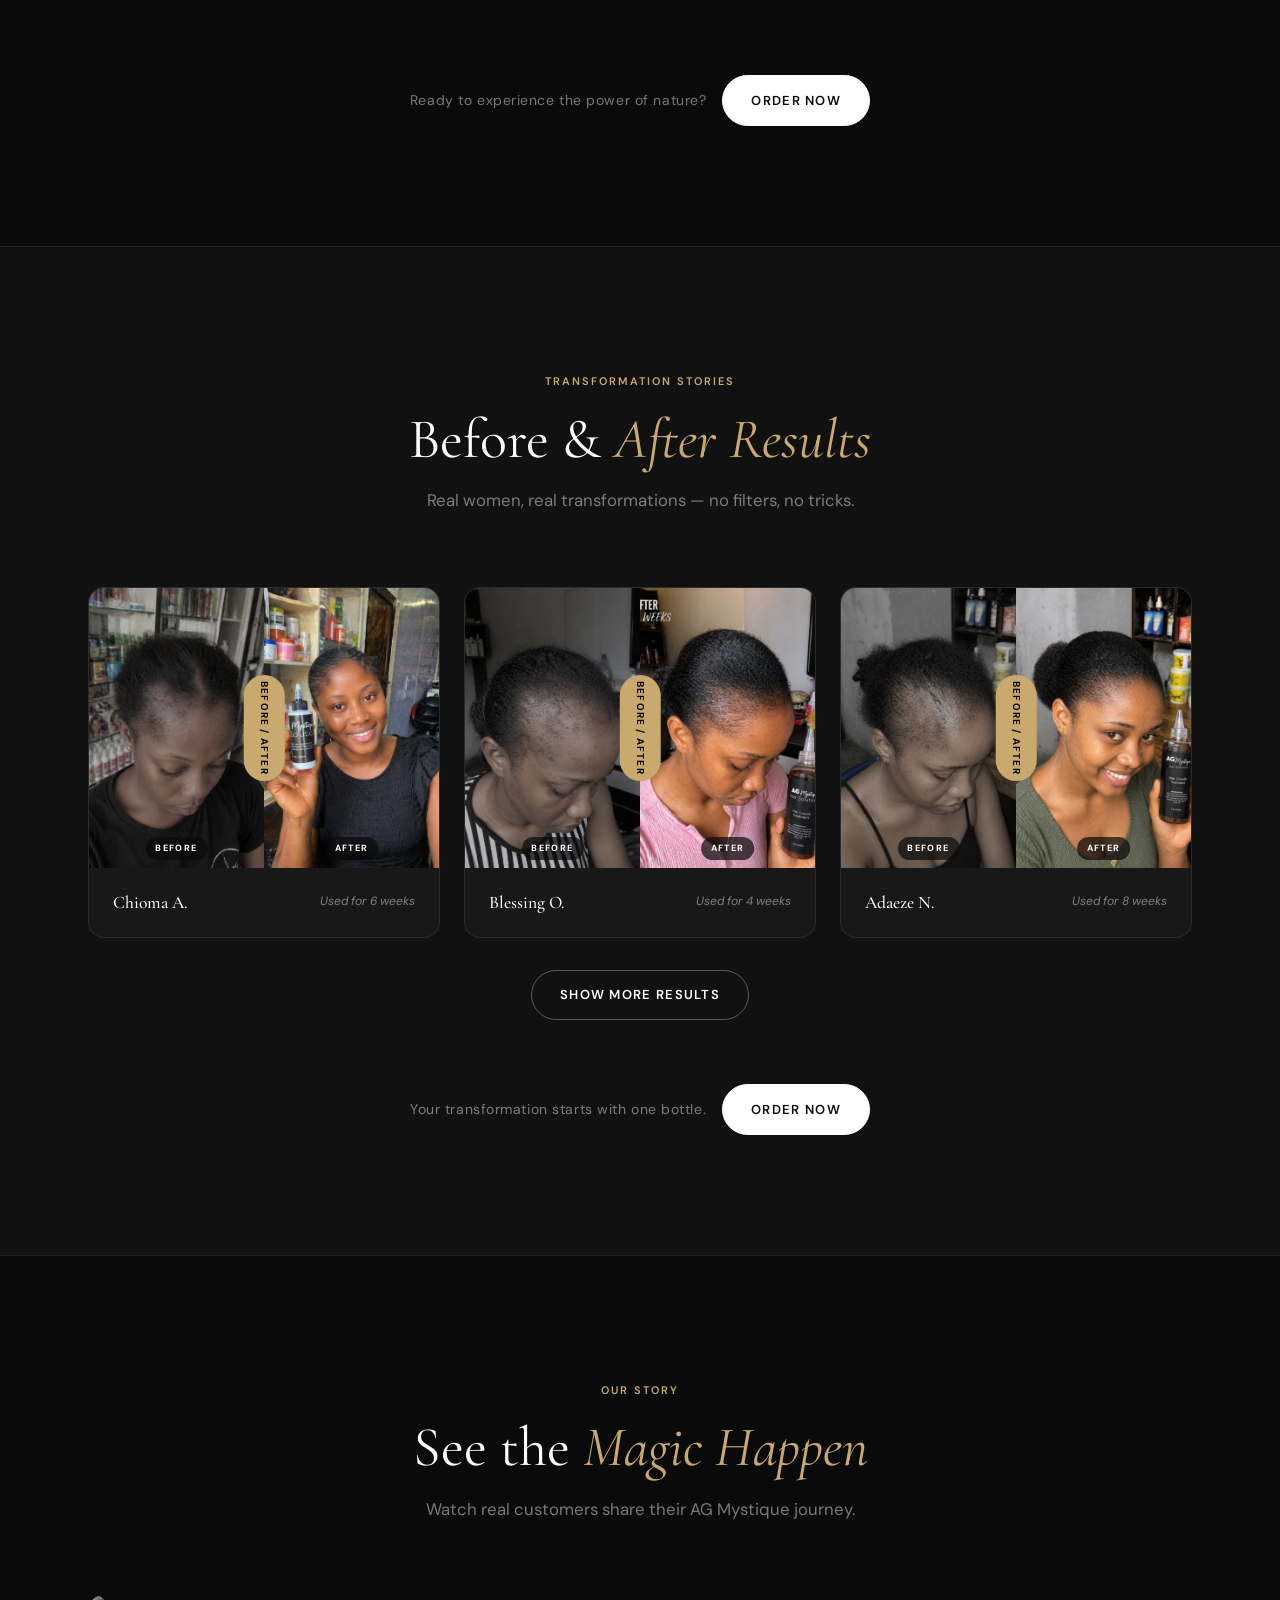
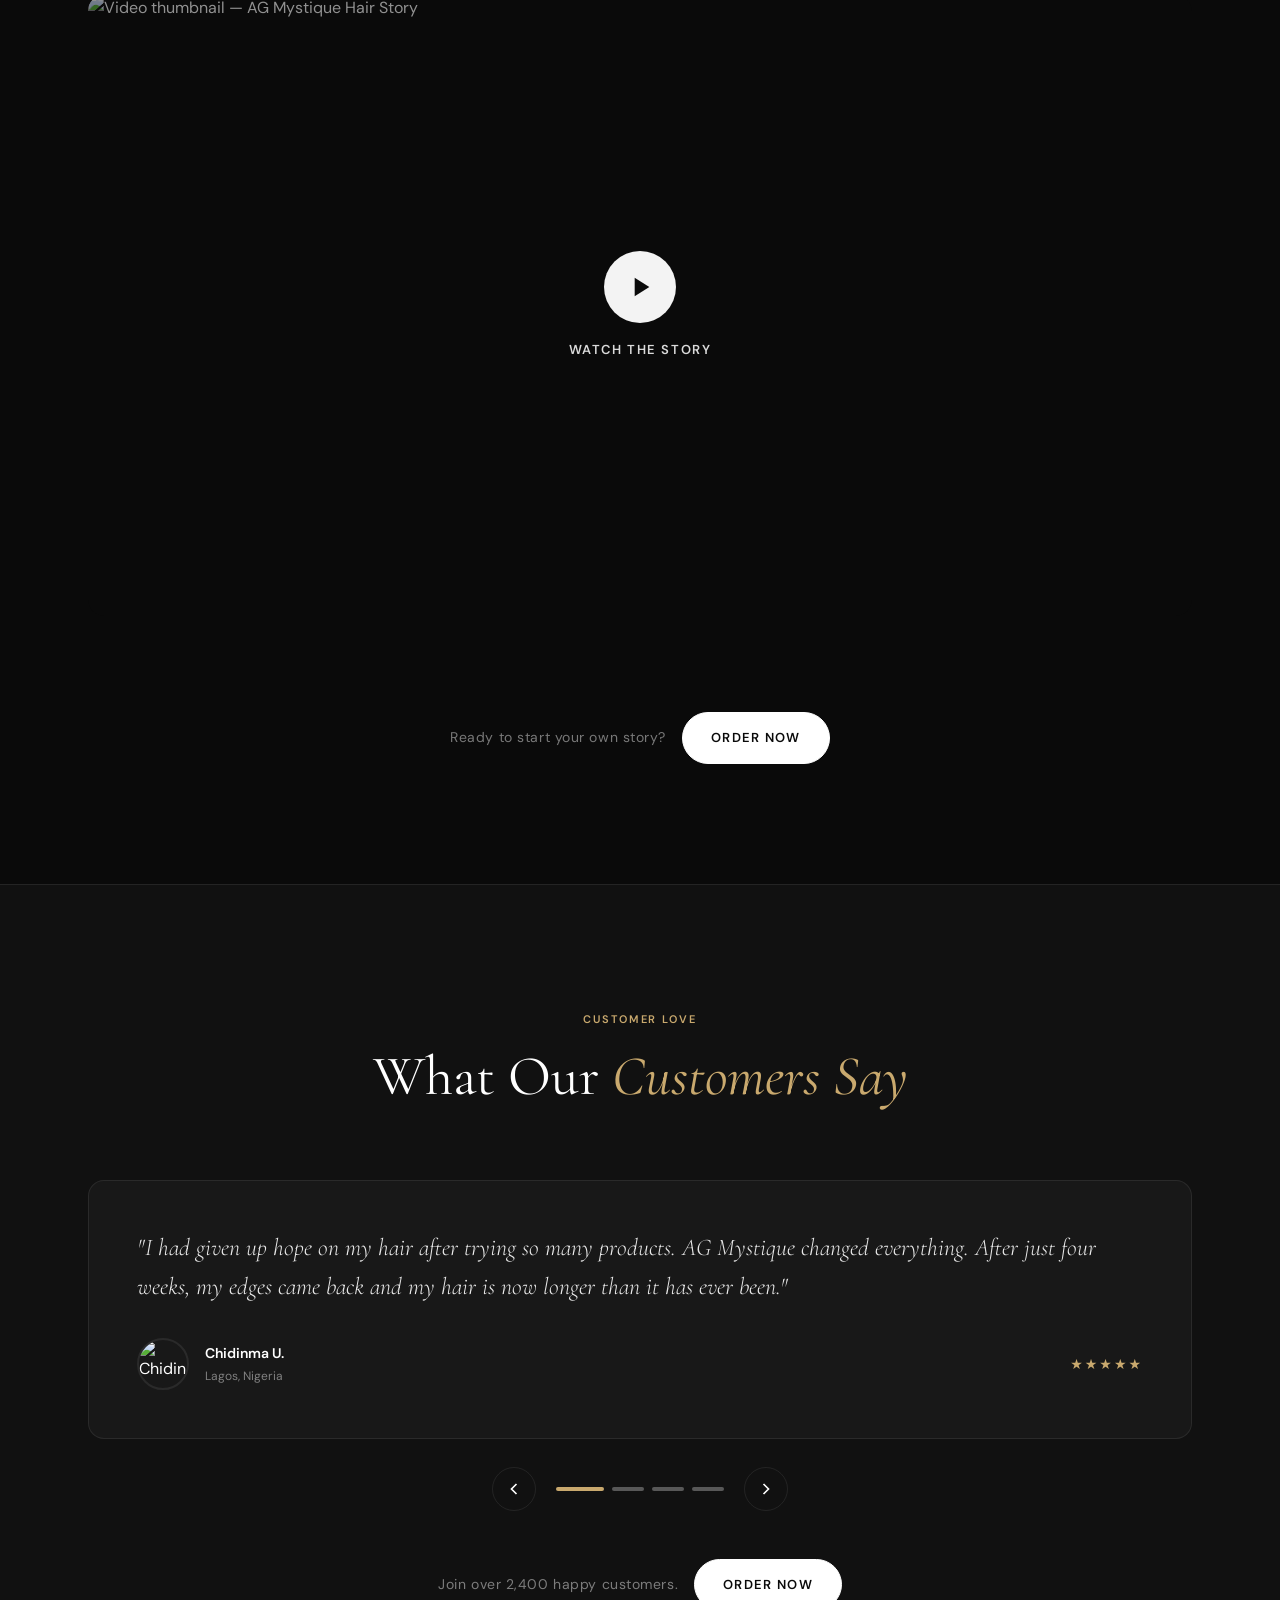
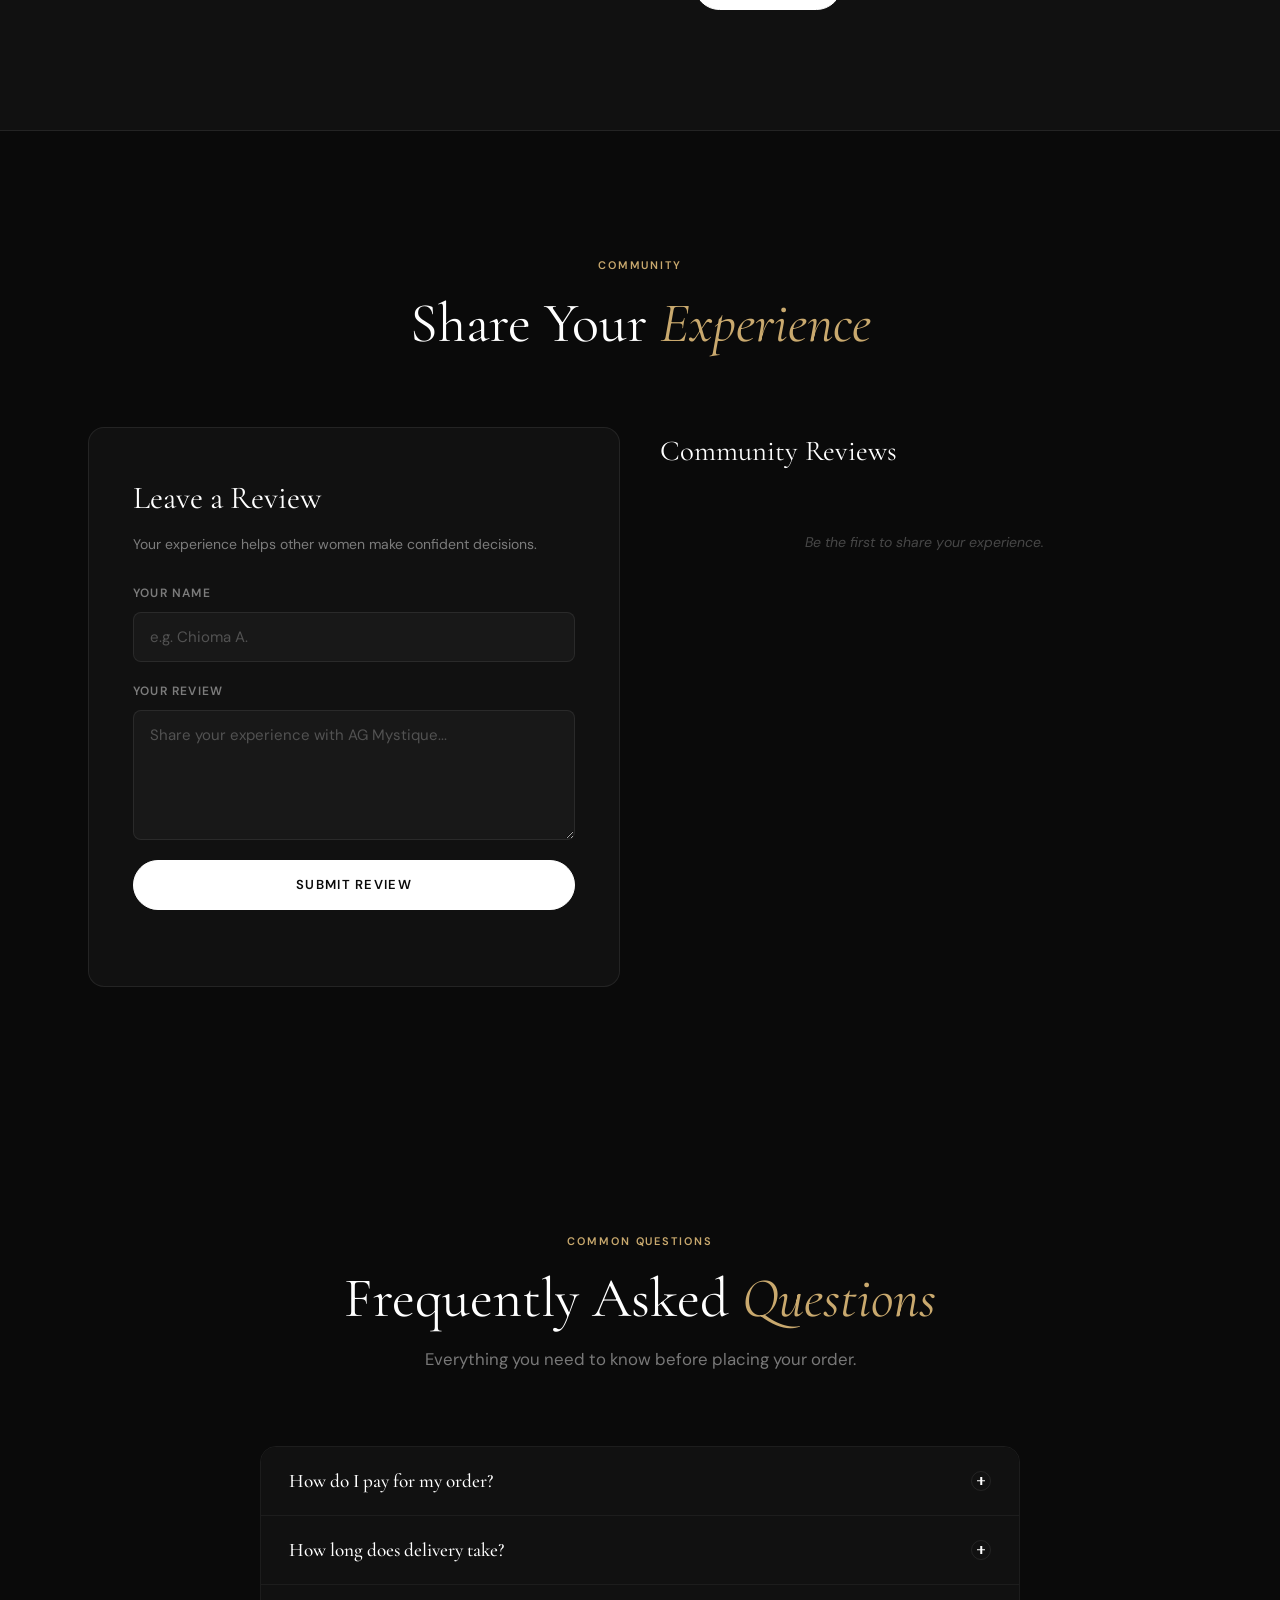
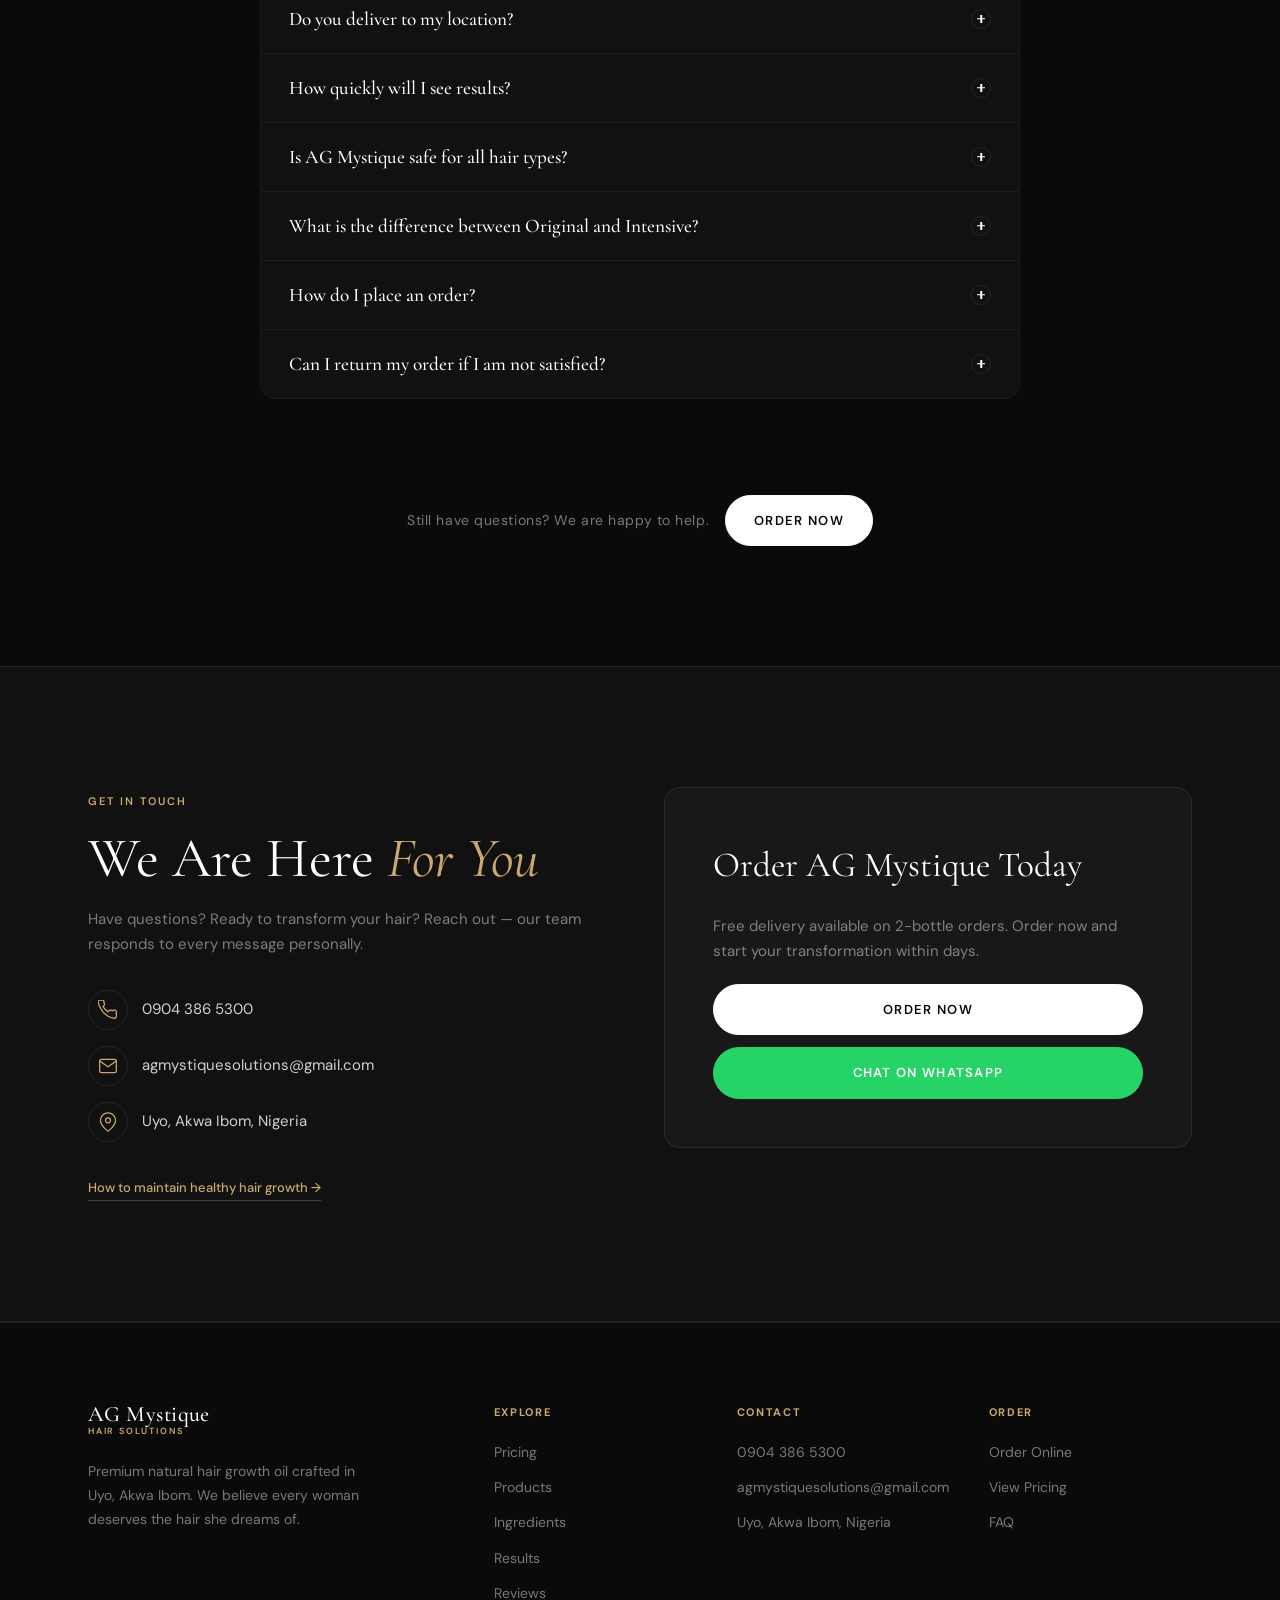
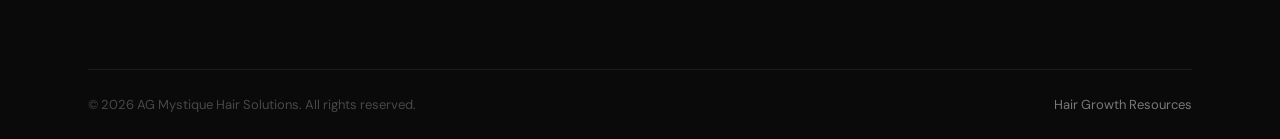
==== commit dd55ed3c: "hh" ====
--- a/index.html
+++ b/index.html
@@ -399,12 +399,12 @@
           <div class="result-card reveal-up delay-1">
             <div class="result-images">
               <div class="result-half result-before">
-                <img src="https://images.unsplash.com/photo-1489424731084-a5d8b219a5bb?w=400&q=80&auto=format&fit=crop" alt="Before hair treatment" loading="lazy" />
+                <img src="images/before3.jpeg" alt="Before hair treatment" loading="lazy" />
                 <span class="result-label-half">Before</span>
               </div>
               <div class="result-divider"><span class="divider-pill">Before / After</span></div>
               <div class="result-half result-after">
-                <img src="https://images.unsplash.com/photo-1580618672591-eb180b1a973f?w=400&q=80&auto=format&fit=crop" alt="After hair treatment" loading="lazy" />
+                <img src="images/after3.jpeg" alt="After hair treatment" loading="lazy" />
                 <span class="result-label-half">After</span>
               </div>
             </div>
@@ -417,12 +417,12 @@
           <div class="result-card reveal-up delay-2">
             <div class="result-images">
               <div class="result-half result-before">
-                <img src="https://images.unsplash.com/photo-1519085360753-af0119f7cbe7?w=400&q=80&auto=format&fit=crop" alt="Before hair treatment" loading="lazy" />
+                <img src="images/before4.jpeg" alt="Before hair treatment" loading="lazy" />
                 <span class="result-label-half">Before</span>
               </div>
               <div class="result-divider"><span class="divider-pill">Before / After</span></div>
               <div class="result-half result-after">
-                <img src="https://images.unsplash.com/photo-1499557354967-2b2d8910bcca?w=400&q=80&auto=format&fit=crop" alt="After hair treatment" loading="lazy" />
+                <img src="images/after4.jpeg" alt="After hair treatment" loading="lazy" />
                 <span class="result-label-half">After</span>
               </div>
             </div>
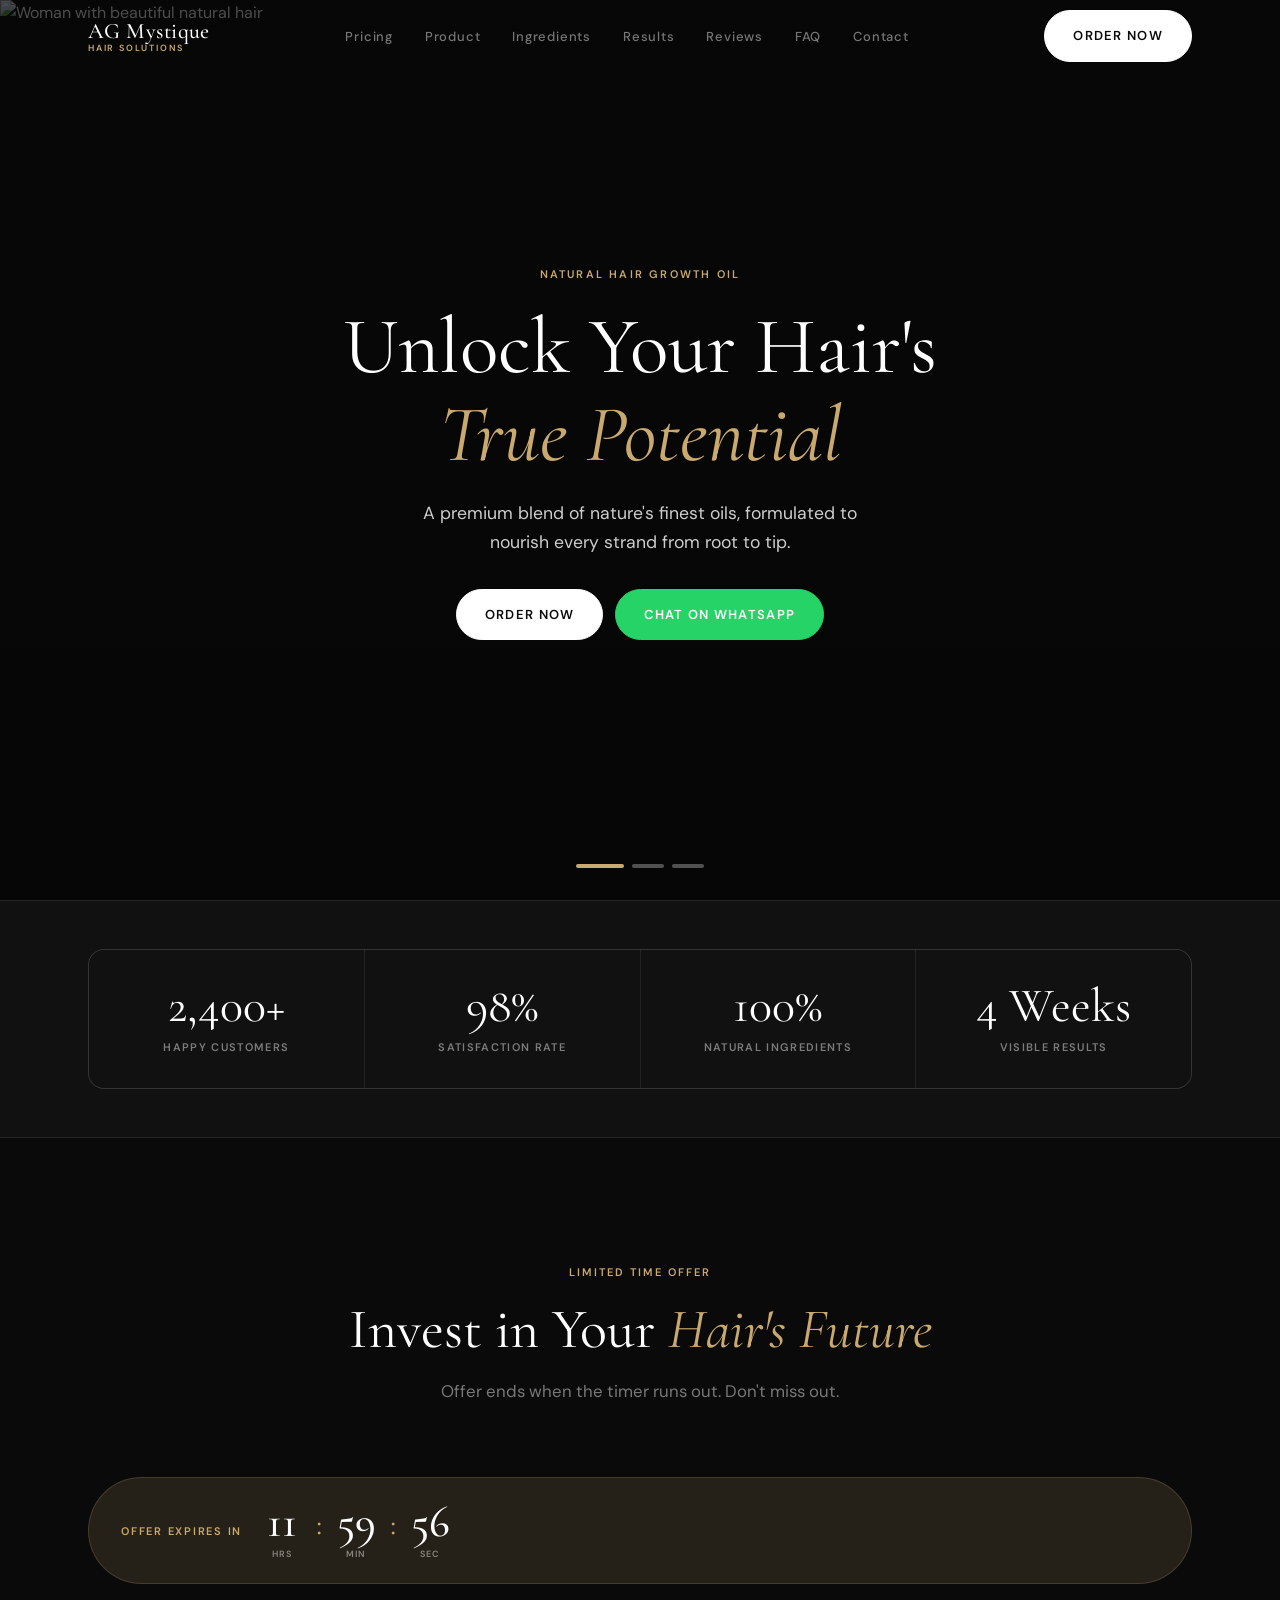
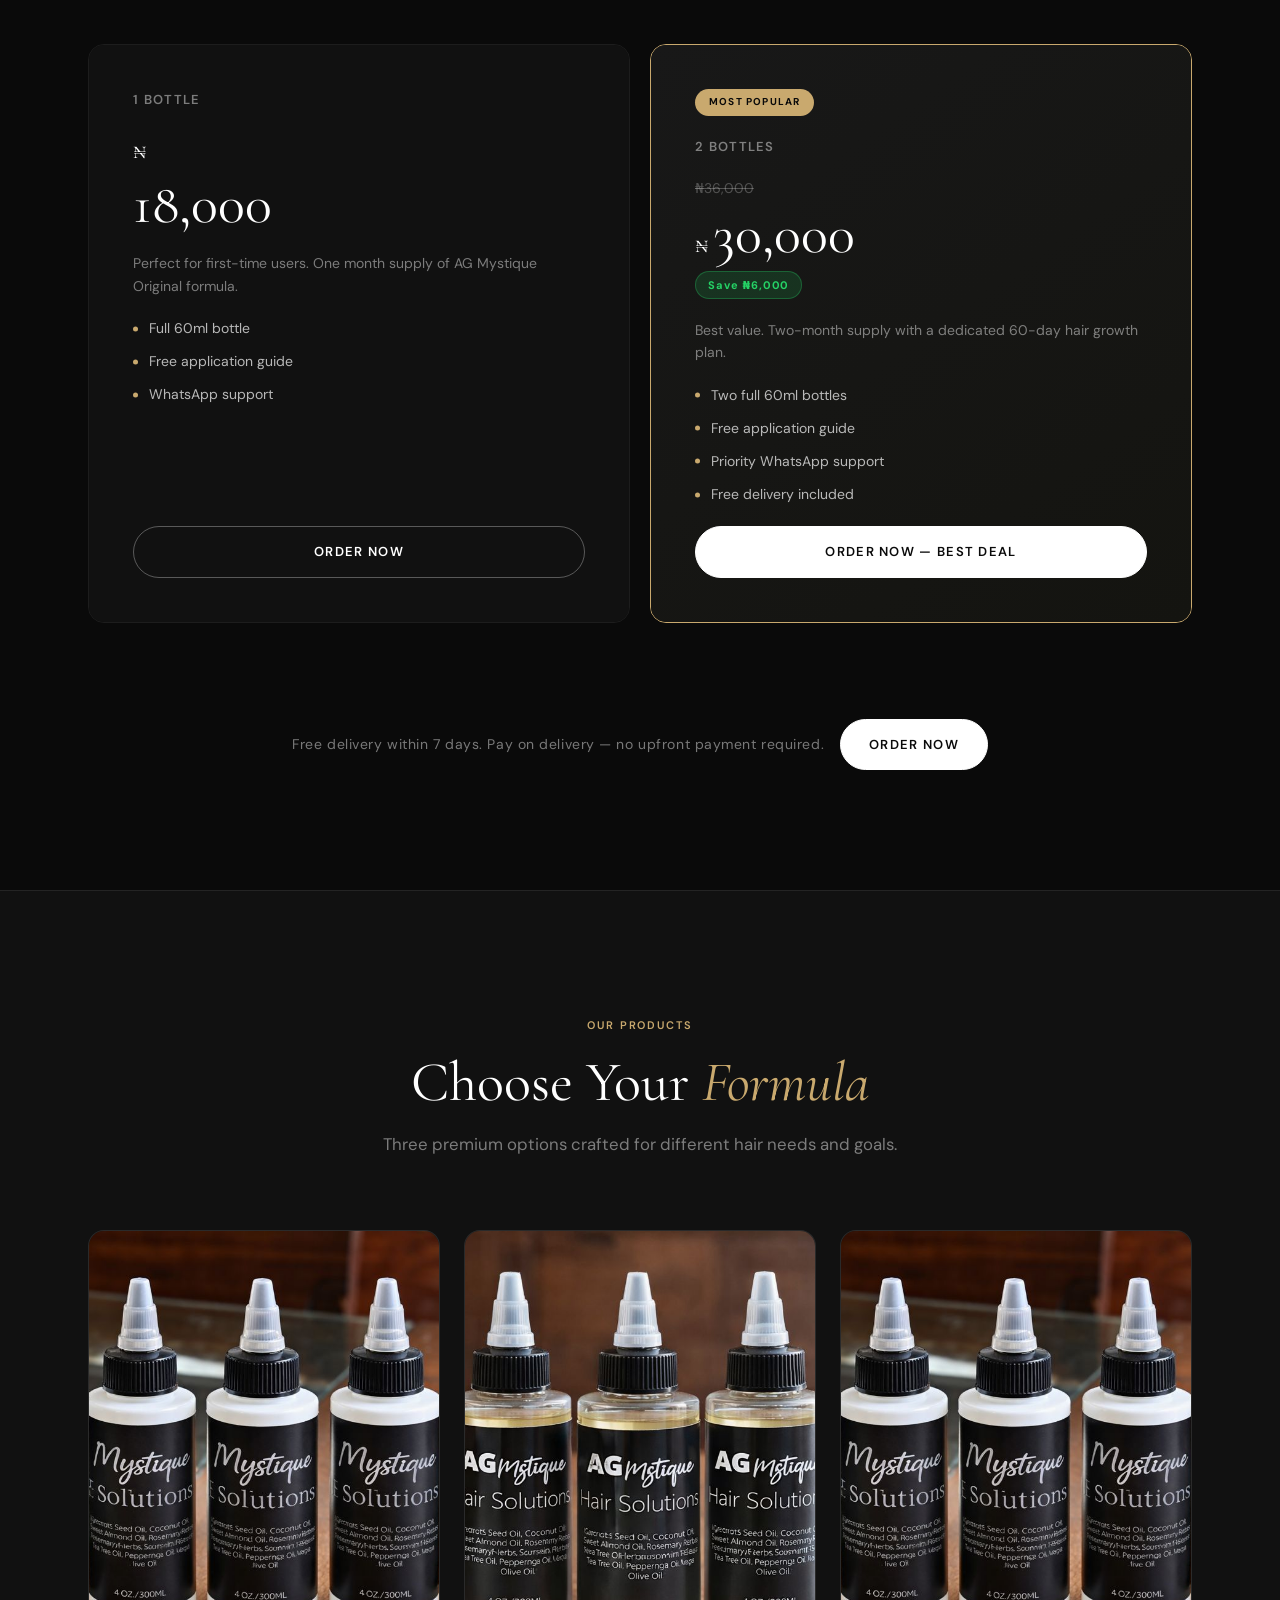
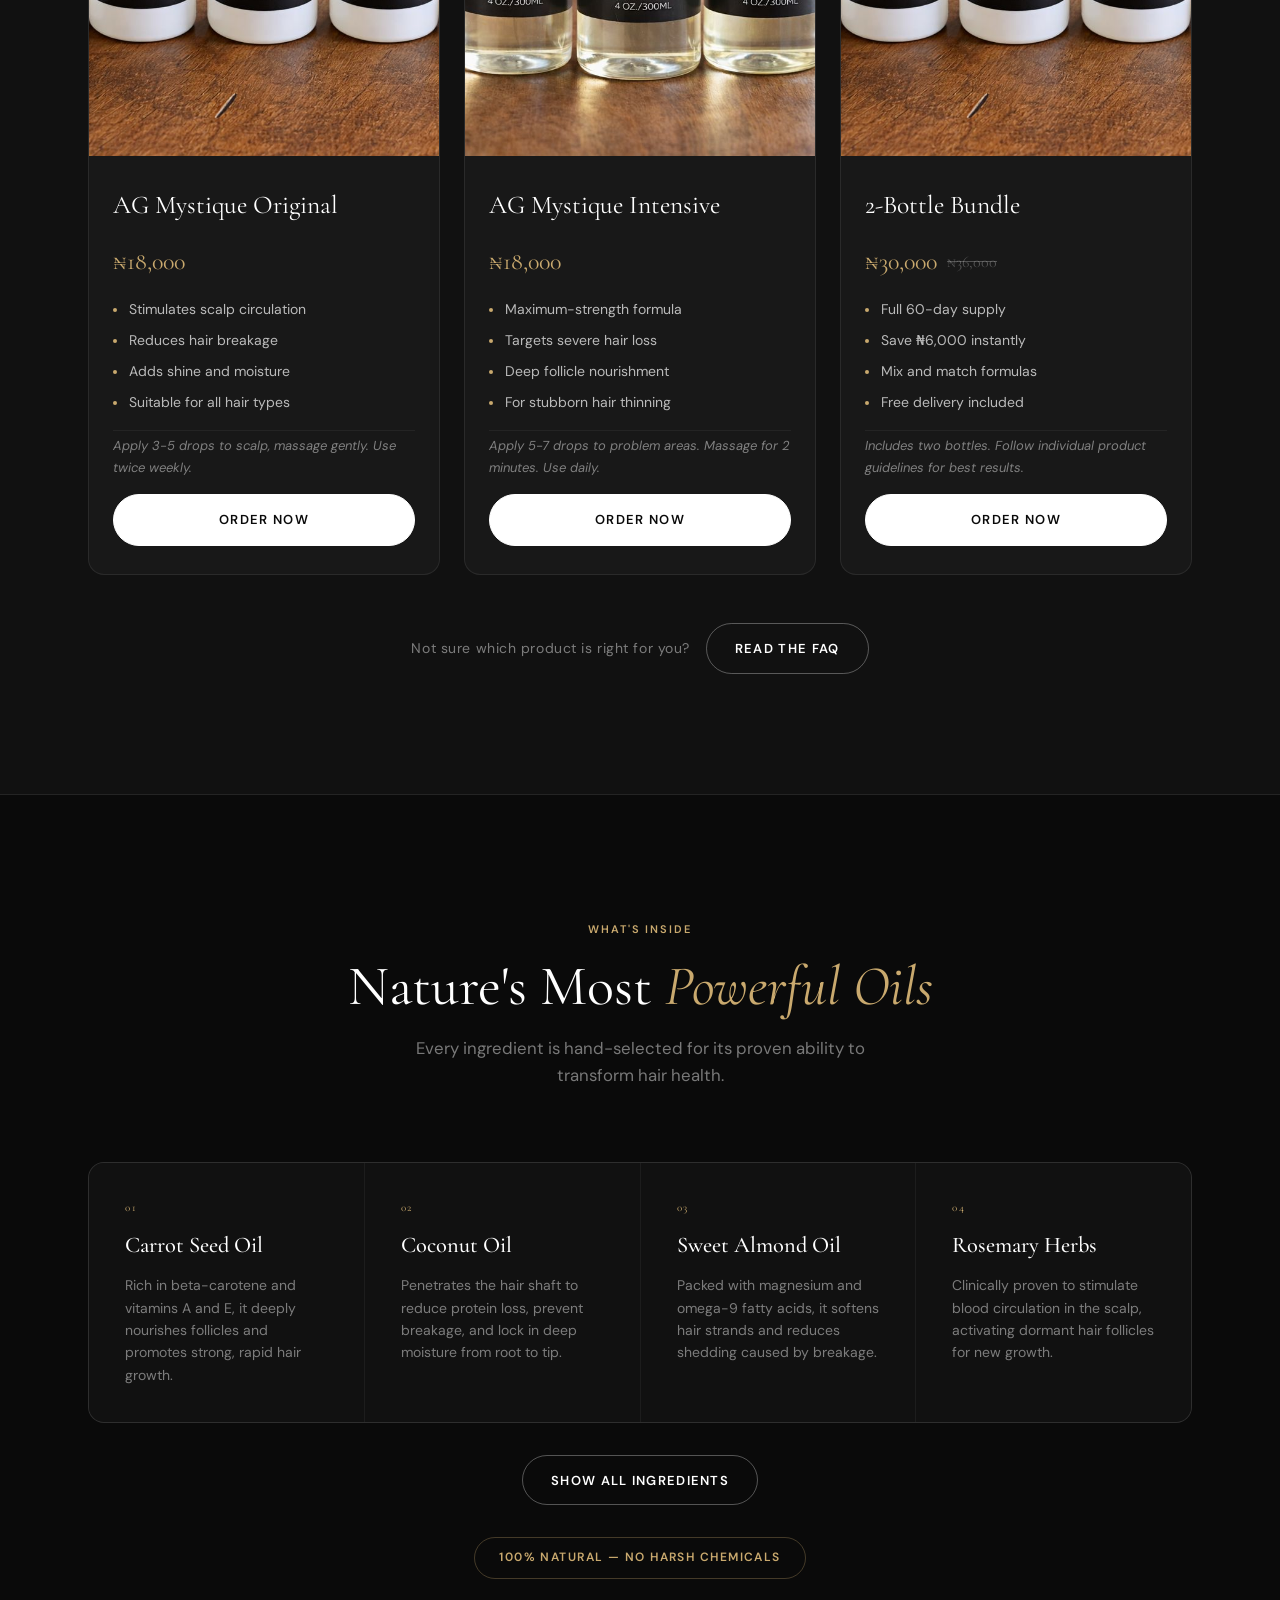
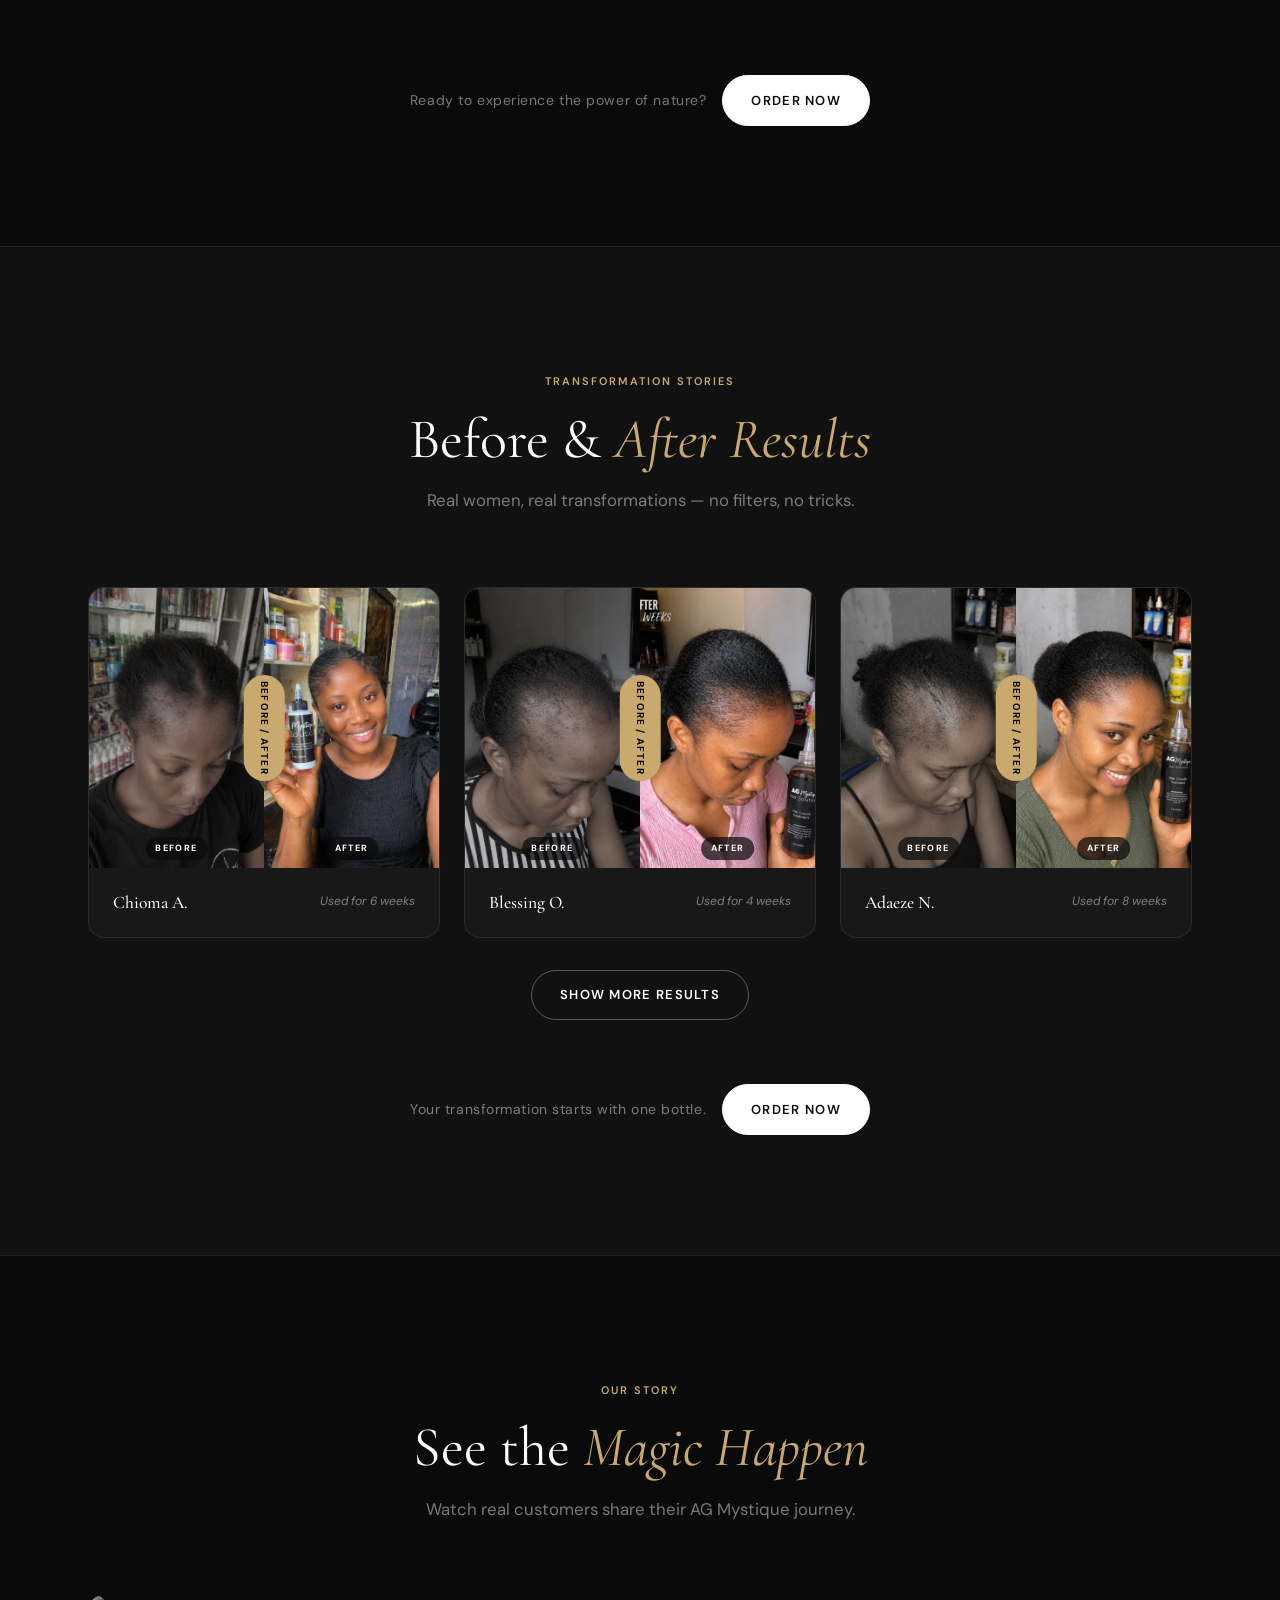
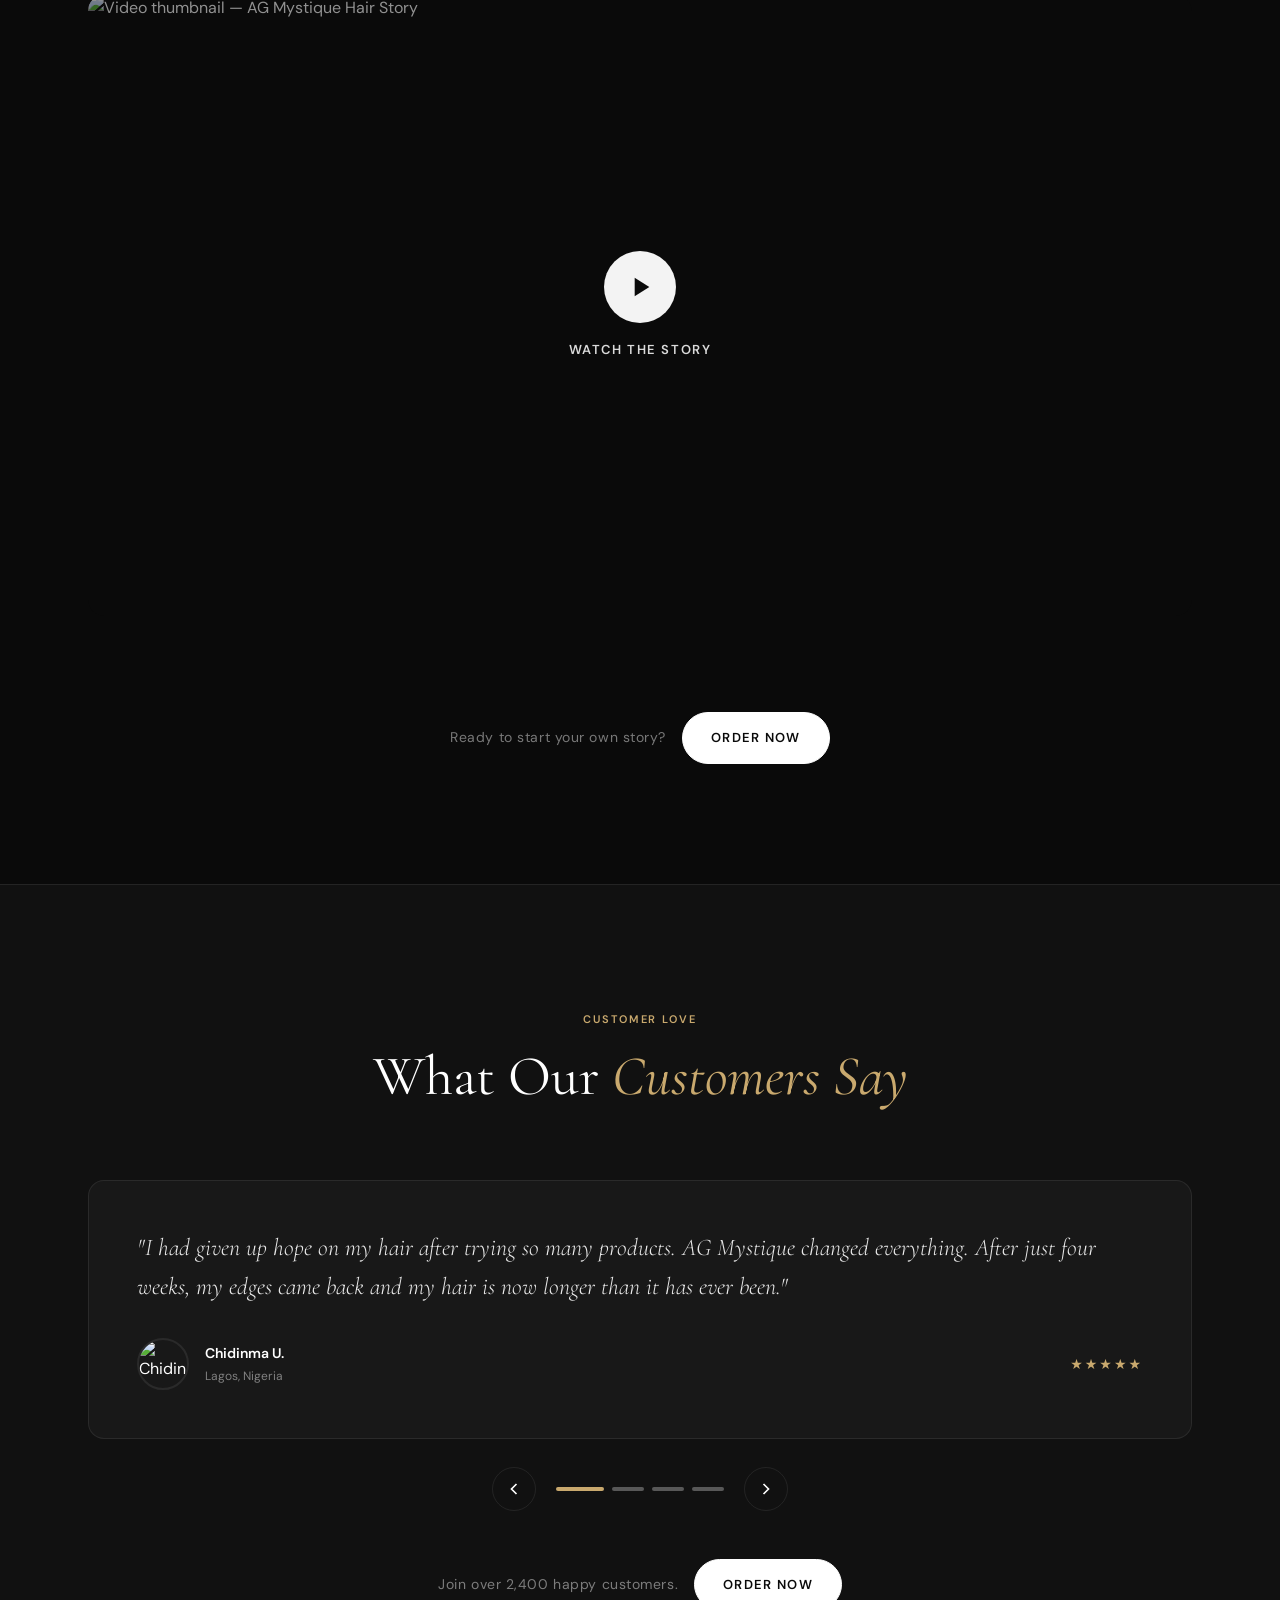
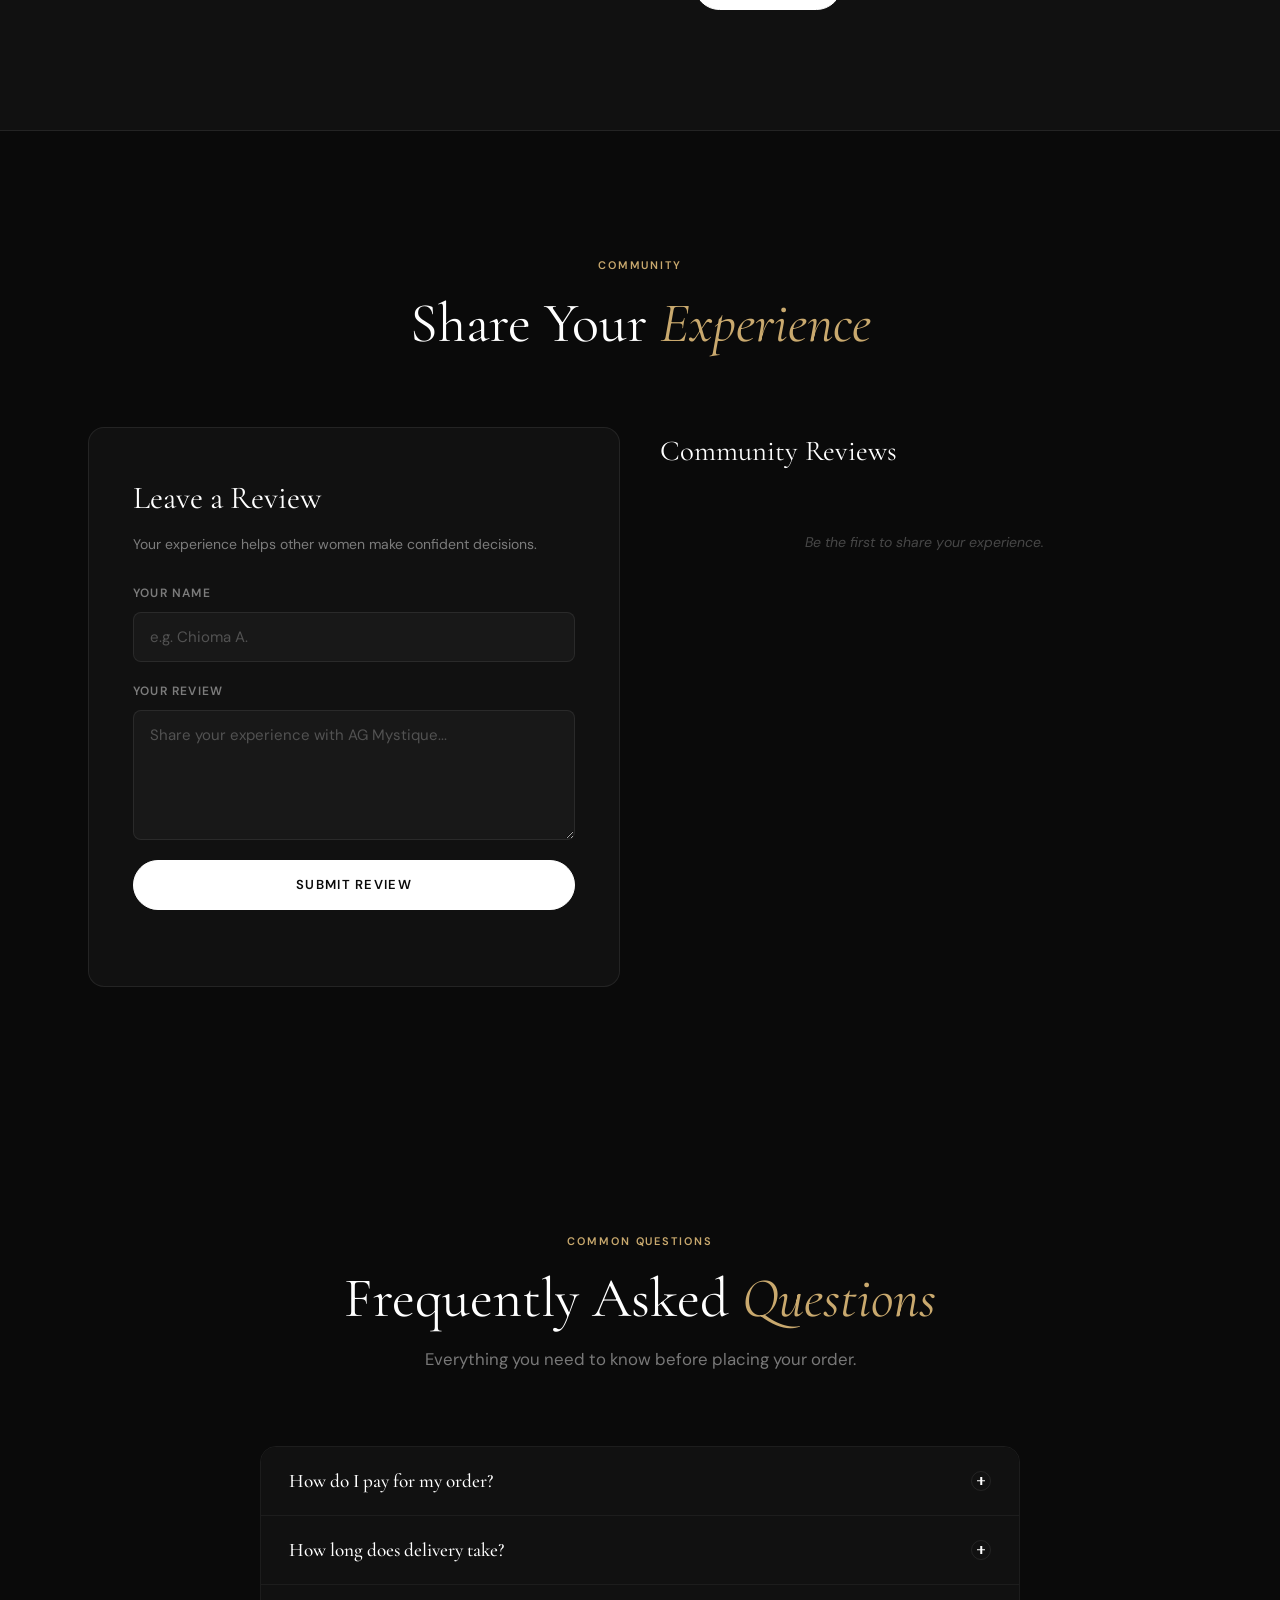
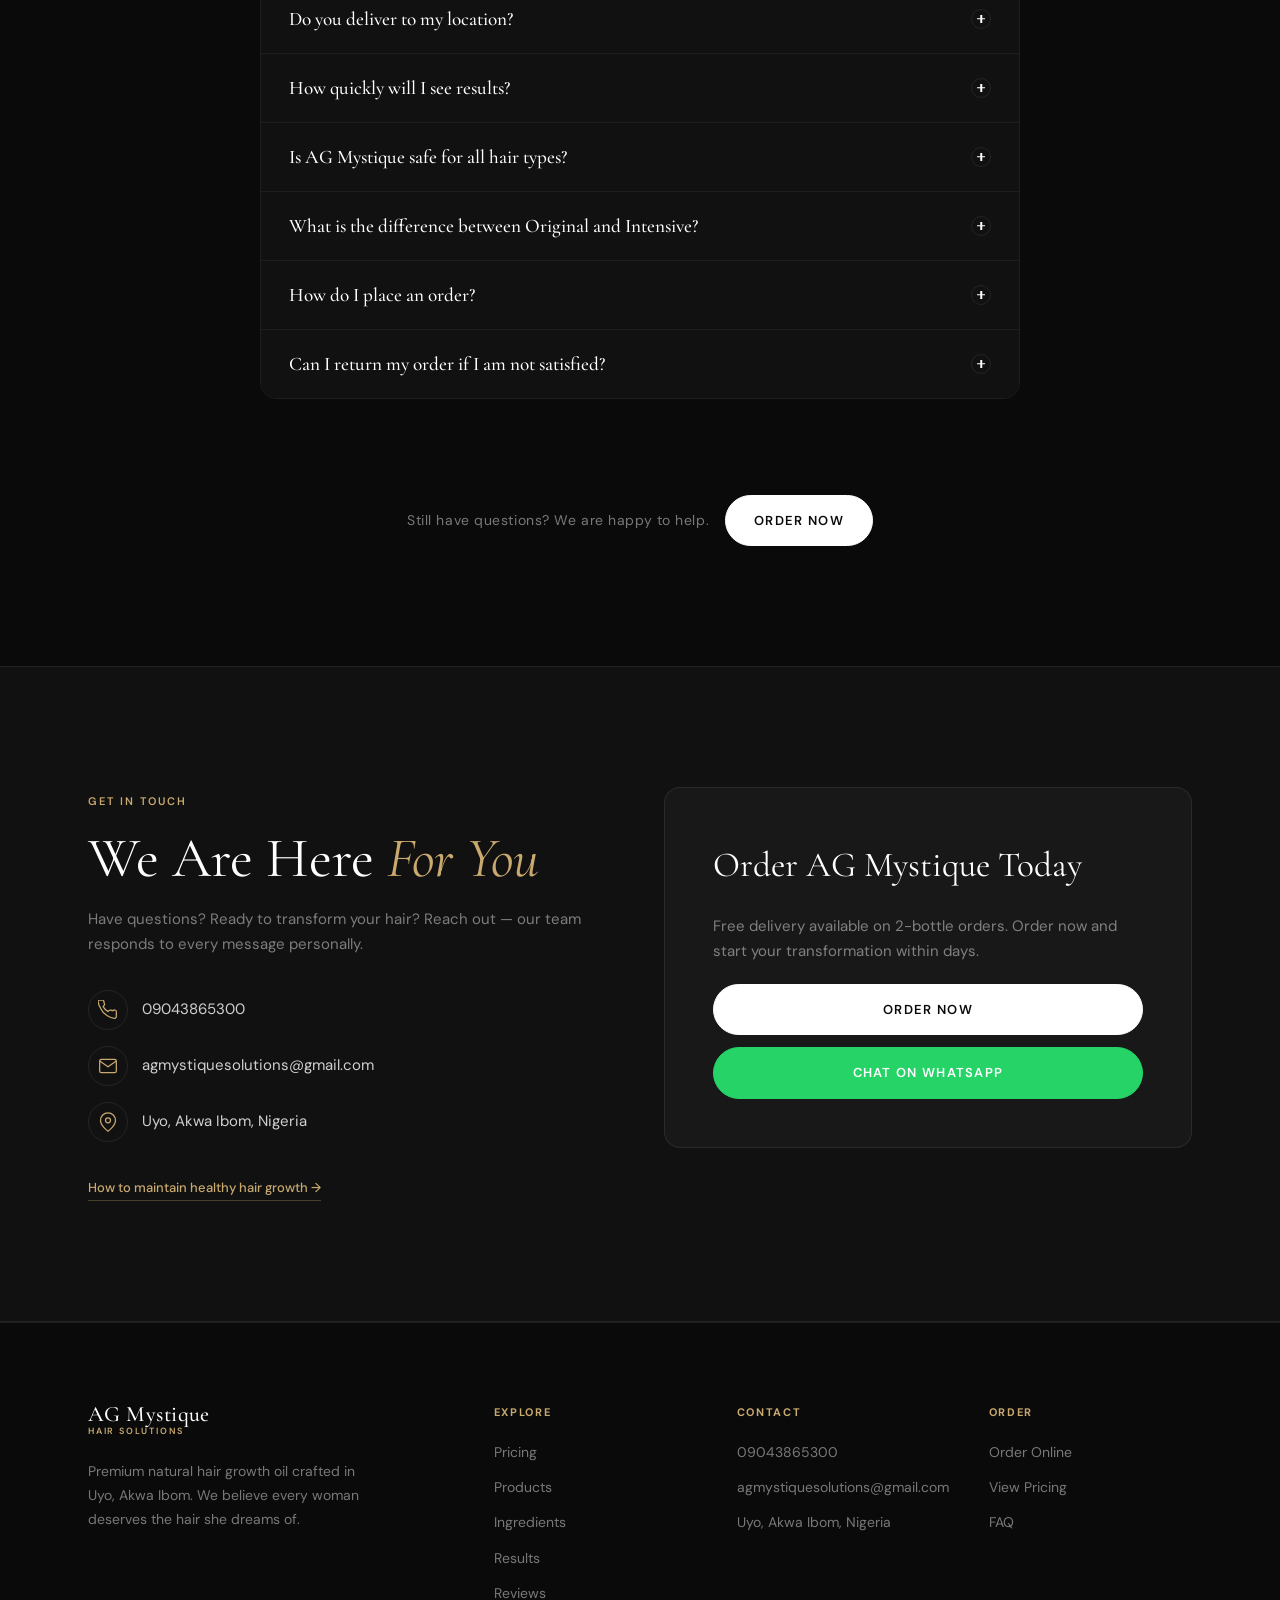
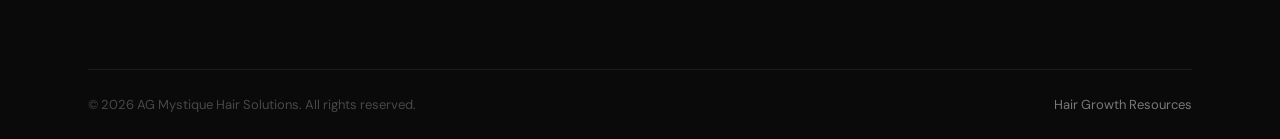
==== commit 0159c8d7: "cc" ====
--- a/index.html
+++ b/index.html
@@ -69,7 +69,7 @@
             <p class="slide-sub slide-text-anim">A premium blend of nature's finest oils, formulated to nourish every strand from root to tip.</p>
             <div class="slide-btns slide-text-anim">
               <a href="order.html" class="btn btn-white">Order Now</a>
-              <a href="https://wa.me/2349043865300?text=Hello%2C%20I%20want%20to%20order%20AG%20Mystique%20Hair%20Solutions" class="btn btn-green" target="_blank" rel="noopener">Chat on WhatsApp</a>
+              <a href="https://wa.me/2348024547273?text=Hello%2C%20I%20want%20to%20order%20AG%20Mystique%20Hair%20Solutions" class="btn btn-green" target="_blank" rel="noopener">Chat on WhatsApp</a>
             </div>
           </div>
         </div>
@@ -727,7 +727,7 @@
               <span class="faq-icon" aria-hidden="true"></span>
             </button>
             <div class="faq-answer">
-              <p>You can order directly through our website by clicking any <strong>Order Now</strong> button, or you can message us on <strong>WhatsApp at 0904 386 5300</strong> and our team will guide you through the process. We accept payment on delivery — no card or bank transfer needed before your order arrives.</p>
+              <p>You can order directly through our website by clicking any <strong>Order Now</strong> button, or you can message us on <strong>WhatsApp at 08024547273</strong> and our team will guide you through the process. We accept payment on delivery — no card or bank transfer needed before your order arrives.</p>
             </div>
           </div>
 
@@ -763,7 +763,7 @@
                 <span class="contact-icon" aria-hidden="true">
                   <svg viewBox="0 0 24 24" fill="none" stroke="currentColor" stroke-width="1.5" width="20" height="20"><path d="M22 16.92v3a2 2 0 01-2.18 2 19.79 19.79 0 01-8.63-3.07A19.5 19.5 0 013.07 9.81a19.79 19.79 0 01-3.07-8.6A2 2 0 012 0h3a2 2 0 012 1.72 12.84 12.84 0 00.7 2.81 2 2 0 01-.45 2.11L6.09 7.91a16 16 0 006 6l1.27-1.27a2 2 0 012.11-.45 12.84 12.84 0 002.81.7A2 2 0 0122 14v2.92z"/></svg>
                 </span>
-                <span>0904 386 5300</span>
+                <span>09043865300</span>
               </a>
               <a href="mailto:agmystiquesolutions@gmail.com" class="contact-row">
                 <span class="contact-icon" aria-hidden="true">
@@ -786,7 +786,7 @@
               <p class="contact-cta-sub">Free delivery available on 2-bottle orders. Order now and start your transformation within days.</p>
               <div class="contact-cta-btns">
                 <a href="order.html" class="btn btn-white btn-full">Order Now</a>
-                <a href="https://wa.me/2349043865300?text=Hello%2C%20I%20want%20to%20order%20AG%20Mystique%20Hair%20Solutions" class="btn btn-green btn-full" target="_blank" rel="noopener">Chat on WhatsApp</a>
+                <a href="https://wa.me/2348024547273?text=Hello%2C%20I%20want%20to%20order%20AG%20Mystique%20Hair%20Solutions" class="btn btn-green btn-full" target="_blank" rel="noopener">Chat on WhatsApp</a>
               </div>
             </div>
           </div>
@@ -821,7 +821,7 @@
         <div class="footer-col">
           <h4 class="footer-col-title">Contact</h4>
           <ul class="footer-links">
-            <li><a href="tel:09043865300">0904 386 5300</a></li>
+            <li><a href="tel:09043865300">09043865300</a></li>
             <li><a href="mailto:agmystiquesolutions@gmail.com">agmystiquesolutions@gmail.com</a></li>
             <li><span>Uyo, Akwa Ibom, Nigeria</span></li>
           </ul>
@@ -843,7 +843,7 @@
   </footer>
 
   <!-- FLOATING BUTTONS -->
-  <a href="https://wa.me/2349043865300?text=Hello%2C%20I%20want%20to%20order%20AG%20Mystique%20Hair%20Solutions" class="float-whatsapp" id="float-whatsapp" target="_blank" rel="noopener" aria-label="Chat on WhatsApp">
+  <a href="https://wa.me/2348024547273?text=Hello%2C%20I%20want%20to%20order%20AG%20Mystique%20Hair%20Solutions" class="float-whatsapp" id="float-whatsapp" target="_blank" rel="noopener" aria-label="Chat on WhatsApp">
     <svg viewBox="0 0 24 24" fill="currentColor" width="26" height="26" aria-hidden="true"><path d="M17.472 14.382c-.297-.149-1.758-.867-2.03-.967-.273-.099-.471-.148-.67.15-.197.297-.767.966-.94 1.164-.173.199-.347.223-.644.075-.297-.15-1.255-.463-2.39-1.475-.883-.788-1.48-1.761-1.653-2.059-.173-.297-.018-.458.13-.606.134-.133.298-.347.446-.52.149-.174.198-.298.298-.497.099-.198.05-.371-.025-.52-.075-.149-.669-1.612-.916-2.207-.242-.579-.487-.5-.669-.51-.173-.008-.371-.01-.57-.01-.198 0-.52.074-.792.372-.272.297-1.04 1.016-1.04 2.479 0 1.462 1.065 2.875 1.213 3.074.149.198 2.096 3.2 5.077 4.487.709.306 1.262.489 1.694.625.712.227 1.36.195 1.871.118.571-.085 1.758-.719 2.006-1.413.248-.694.248-1.289.173-1.413-.074-.124-.272-.198-.57-.347m-5.421 7.403h-.004a9.87 9.87 0 01-5.031-1.378l-.361-.214-3.741.982.998-3.648-.235-.374a9.86 9.86 0 01-1.51-5.26c.001-5.45 4.436-9.884 9.888-9.884 2.64 0 5.122 1.03 6.988 2.898a9.825 9.825 0 012.893 6.994c-.003 5.45-4.437 9.884-9.885 9.884m8.413-18.297A11.815 11.815 0 0012.05 0C5.495 0 .16 5.335.157 11.892c0 2.096.547 4.142 1.588 5.945L.057 24l6.305-1.654a11.882 11.882 0 005.683 1.448h.005c6.554 0 11.89-5.335 11.893-11.893a11.821 11.821 0 00-3.48-8.413z"/></svg>
   </a>
   <button class="float-backtop" id="float-backtop" aria-label="Back to top">
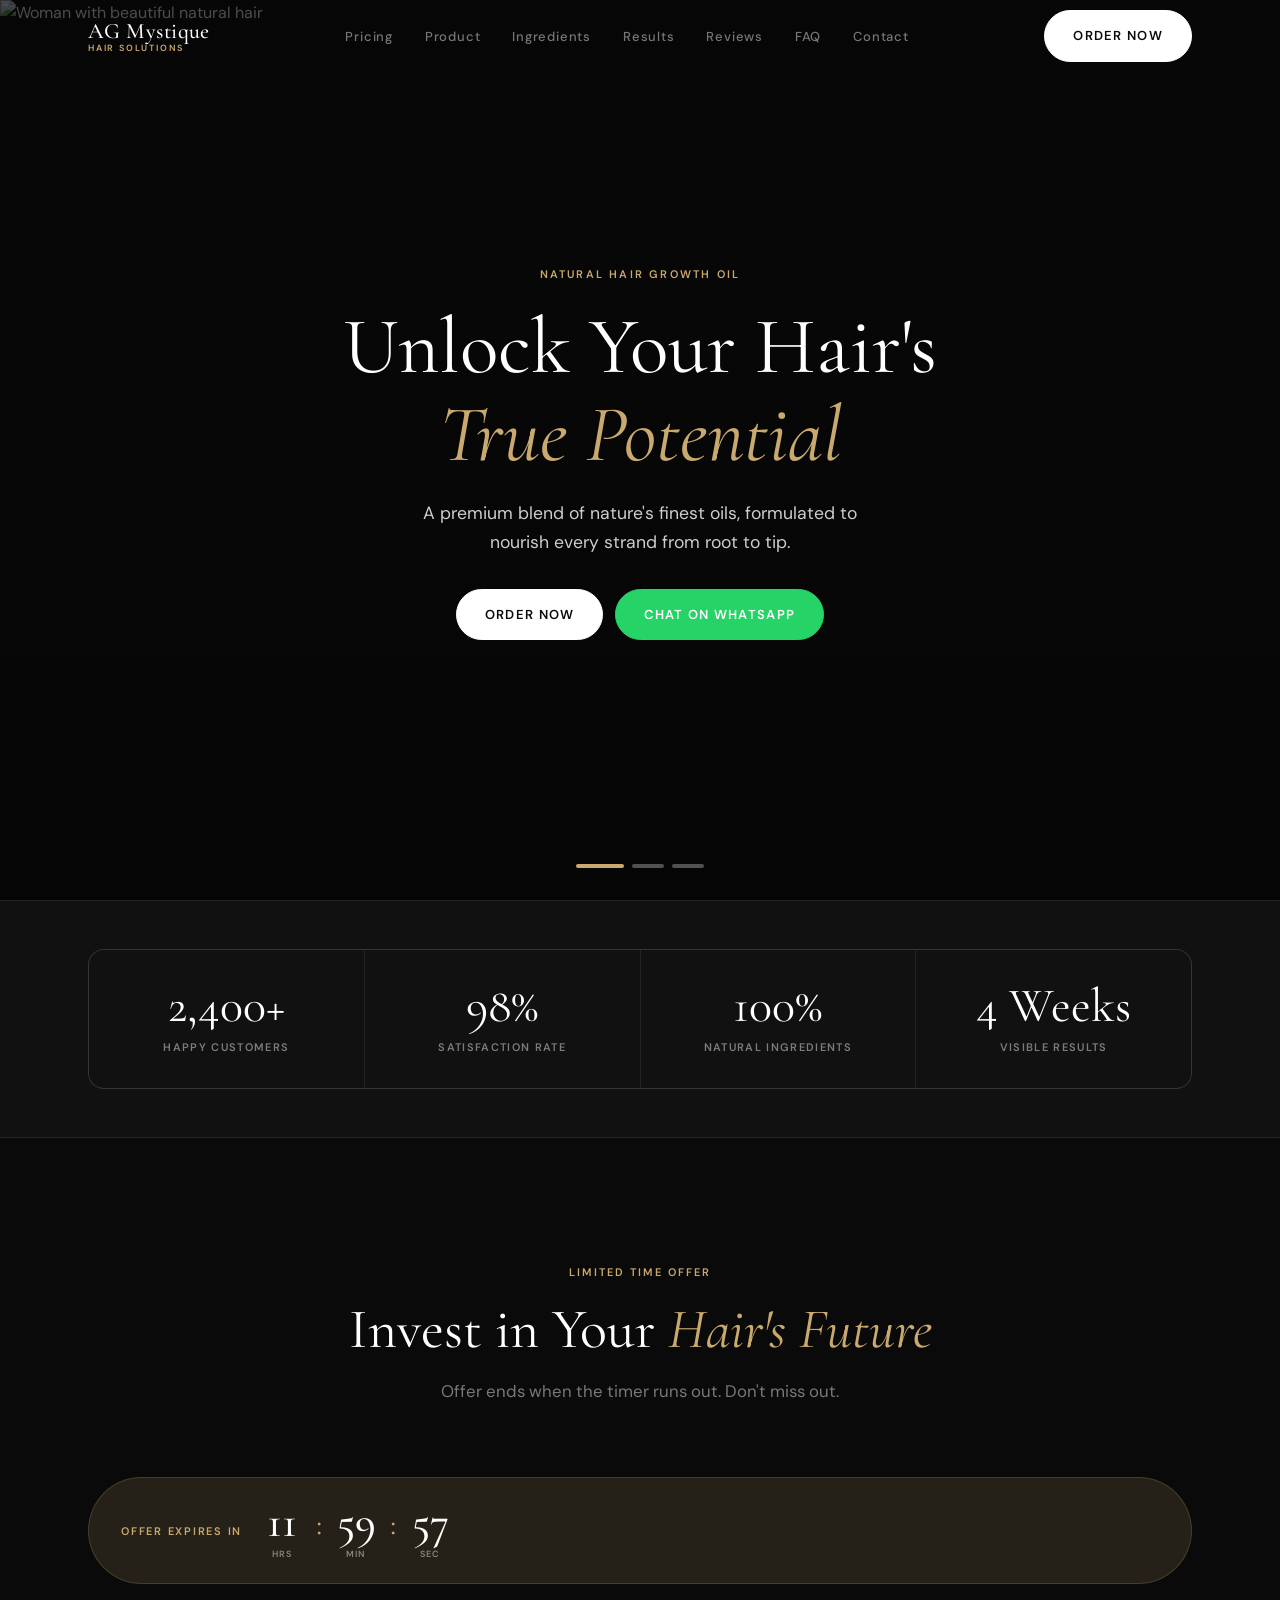
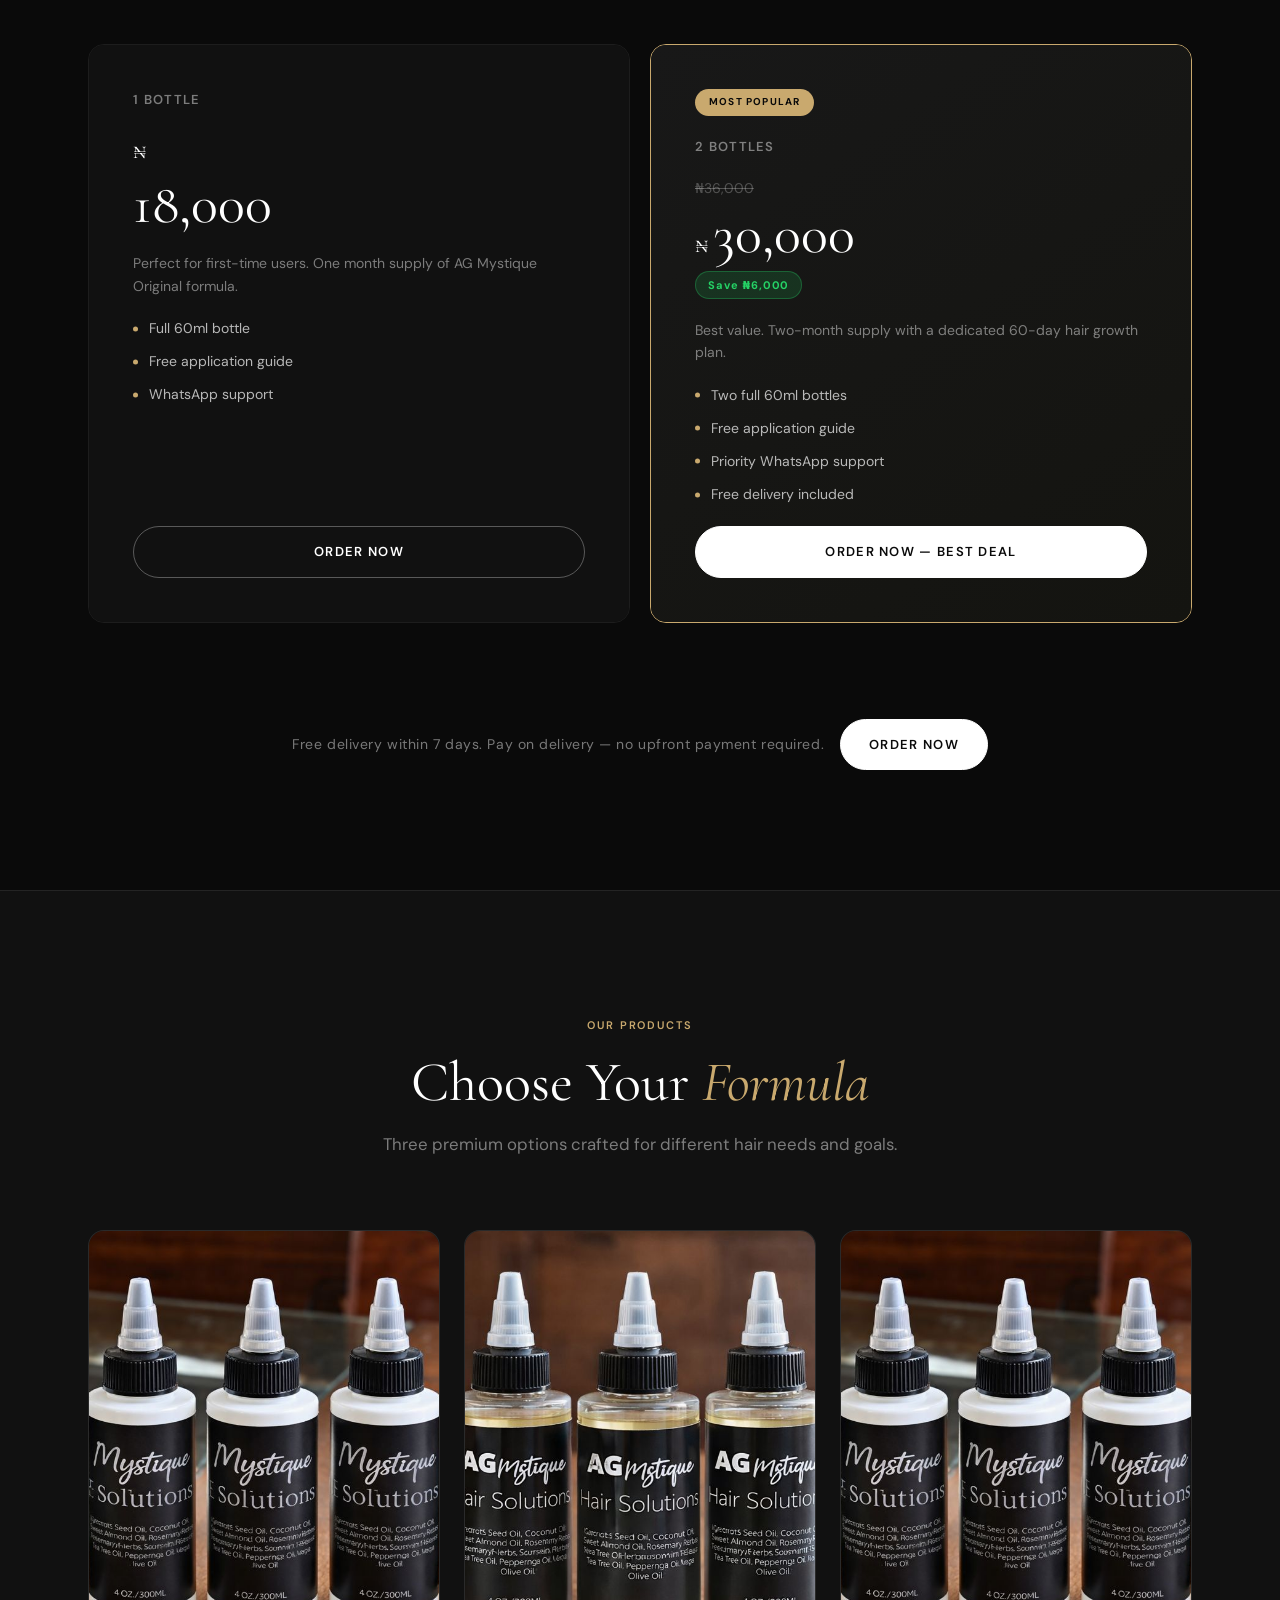
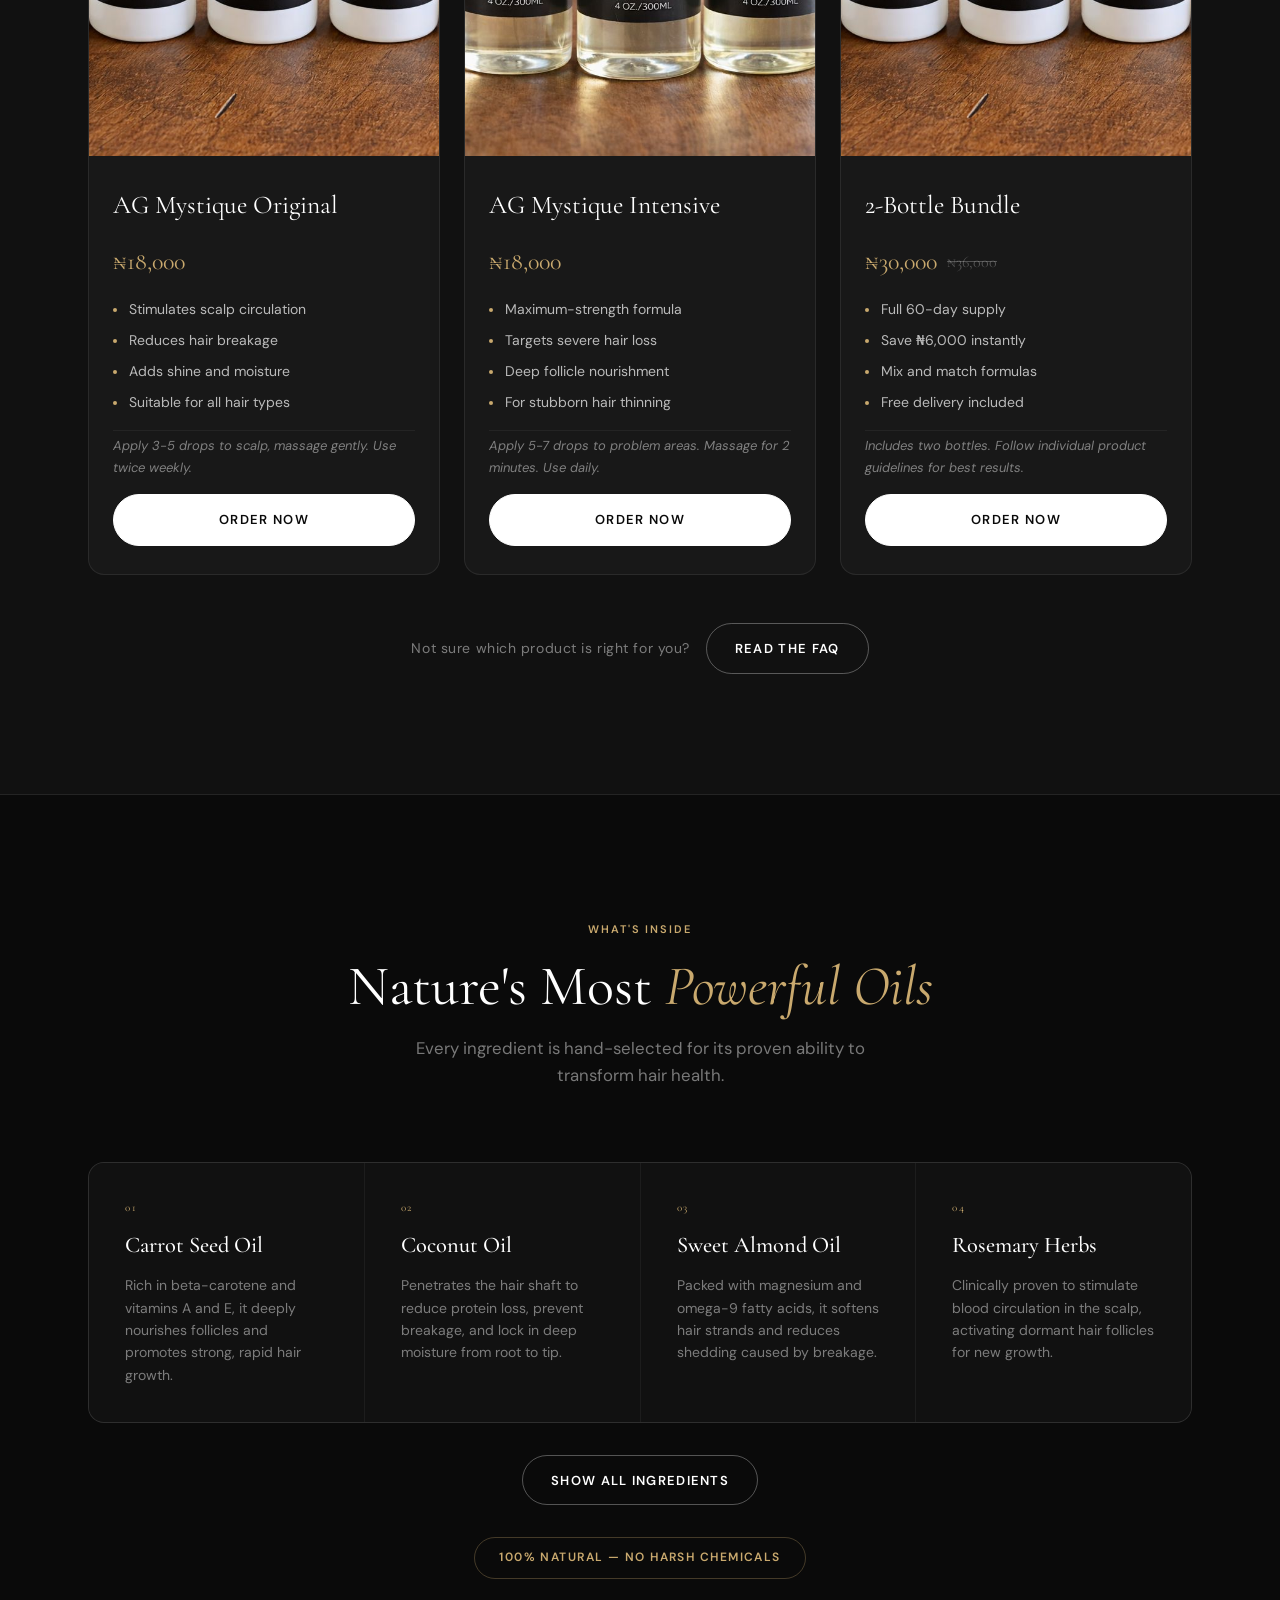
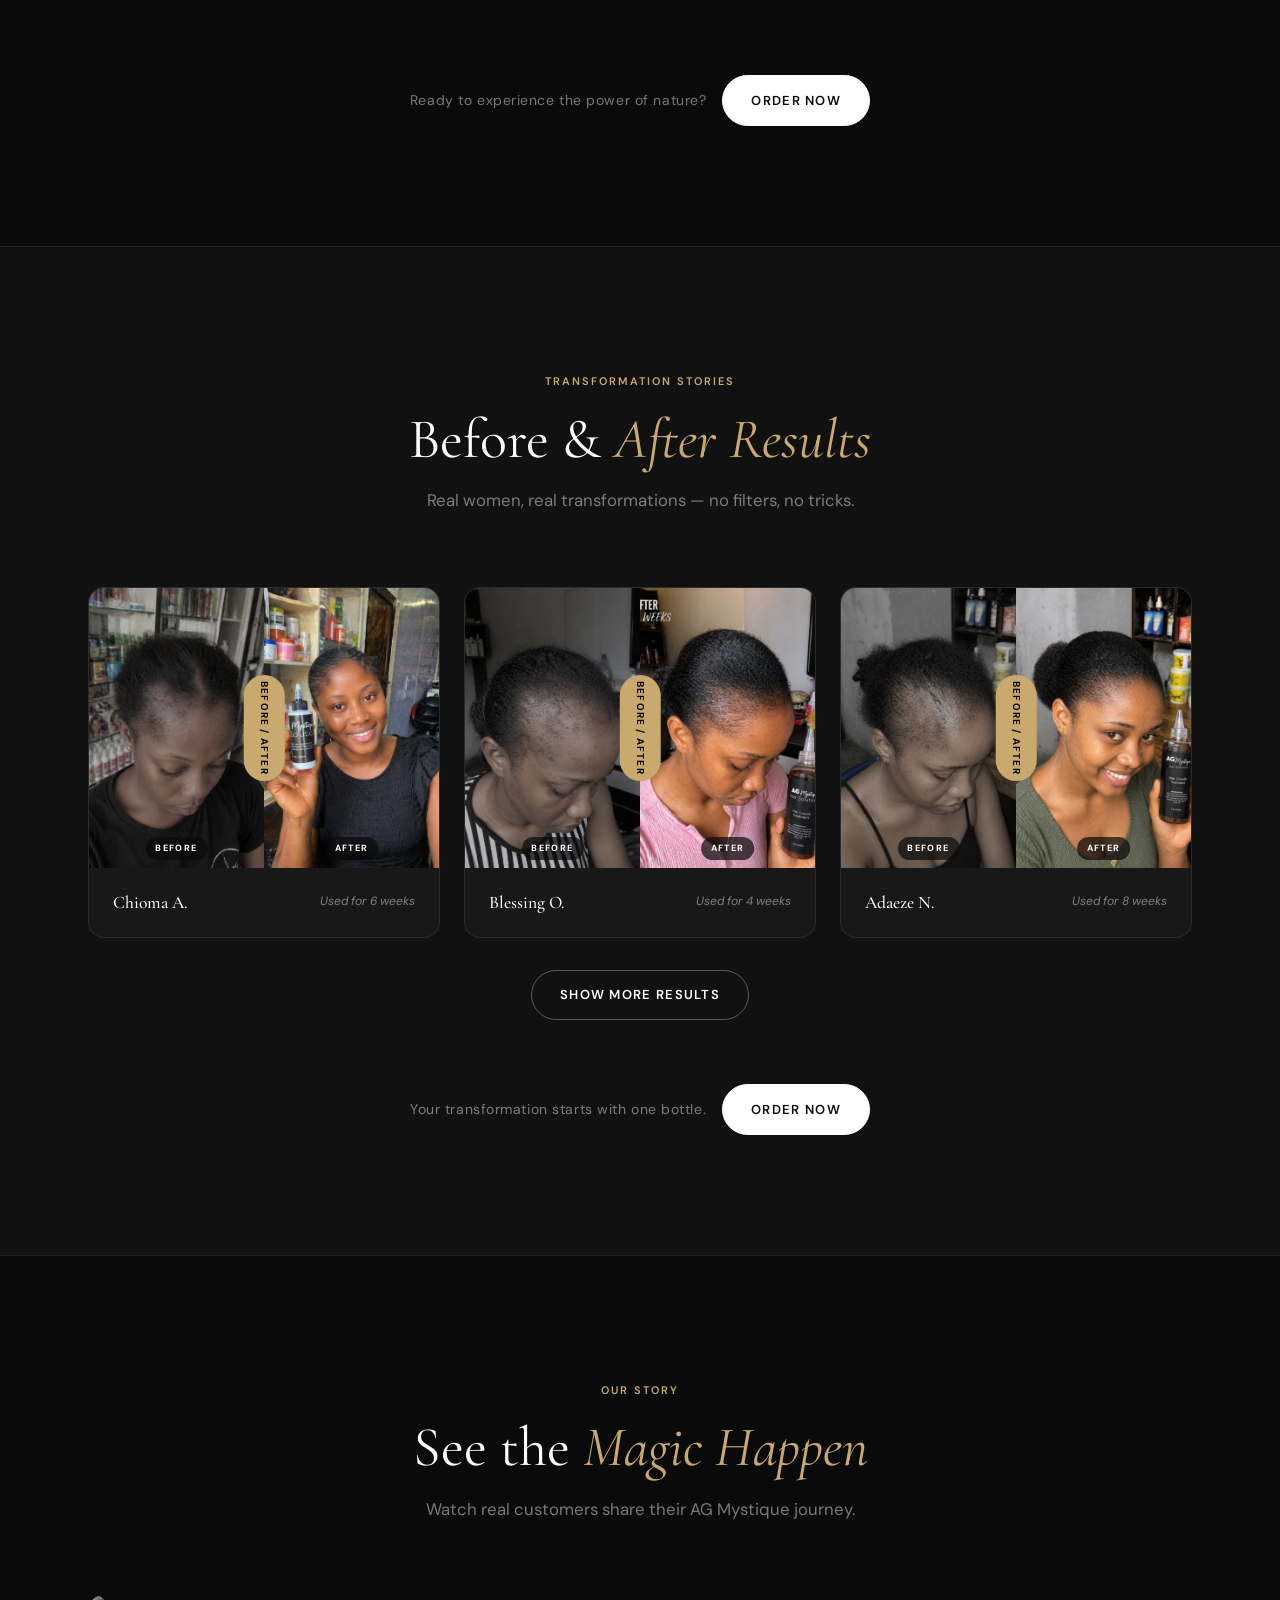
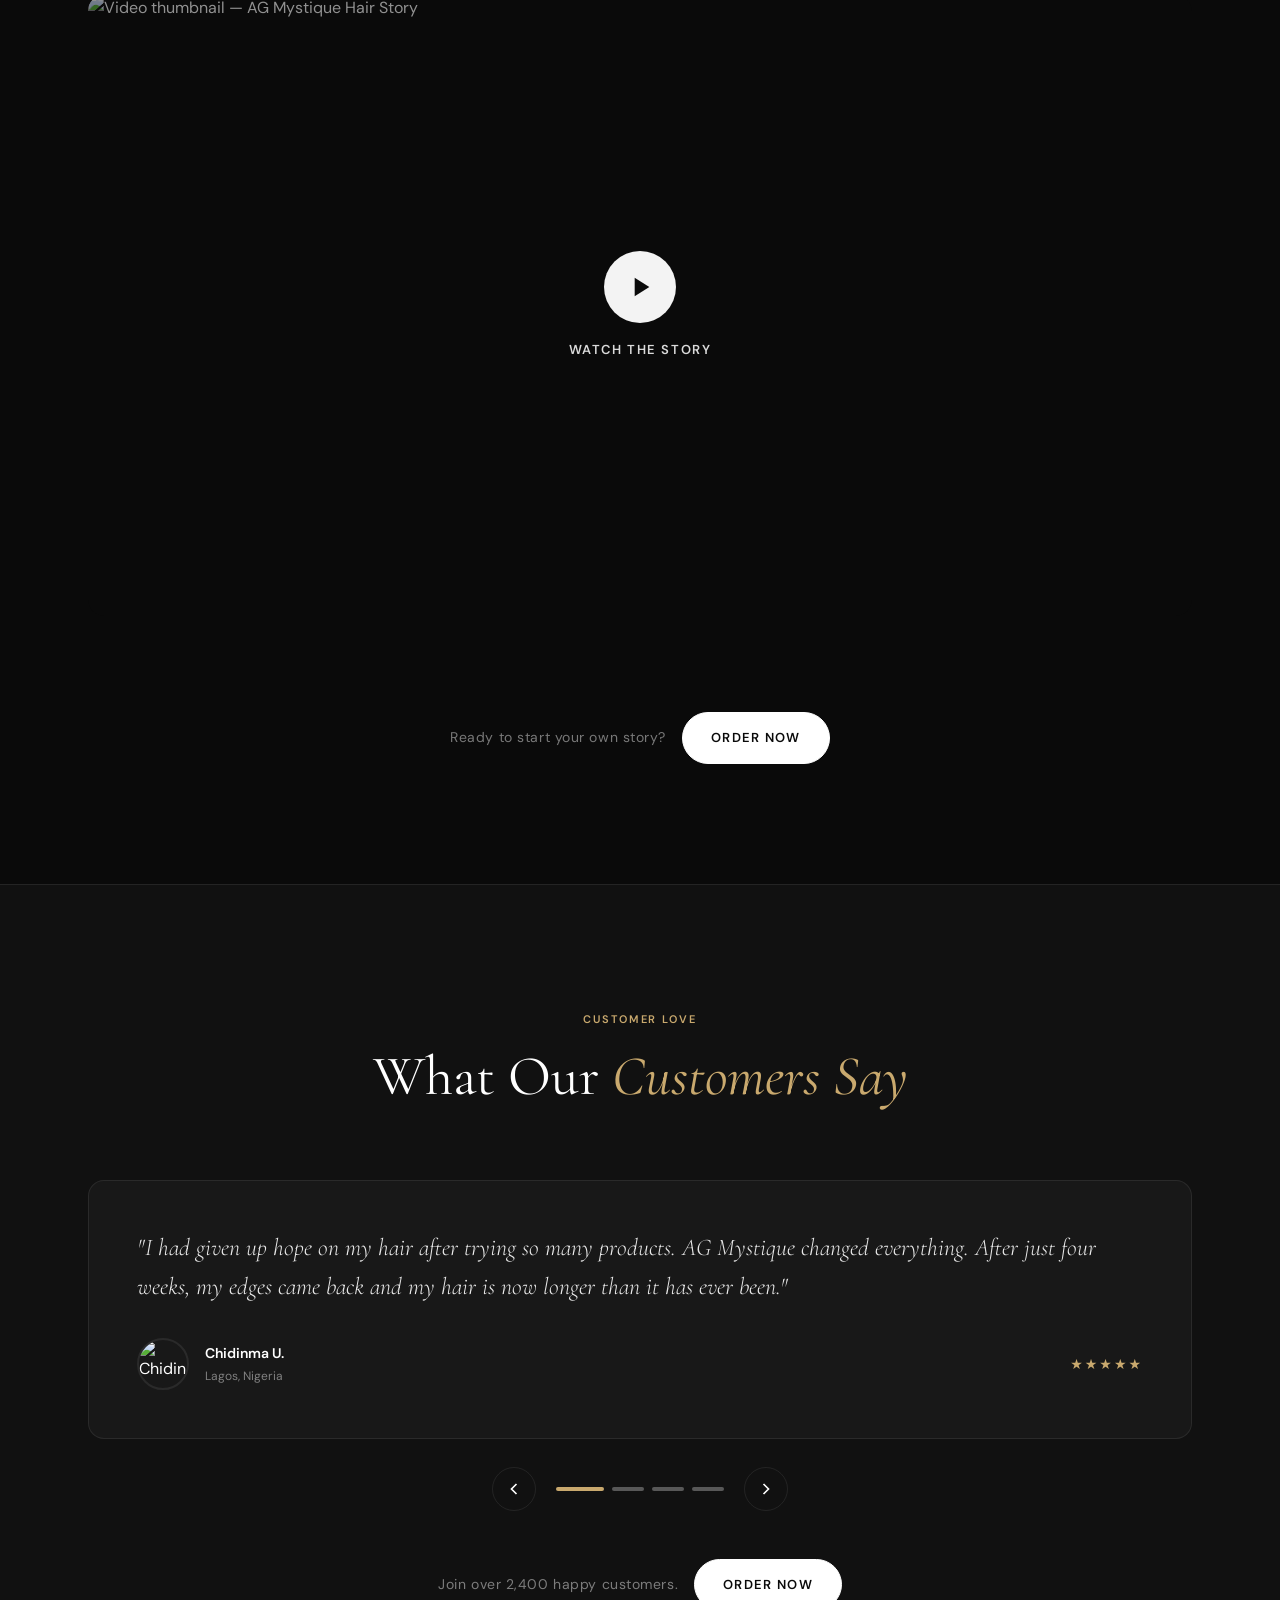
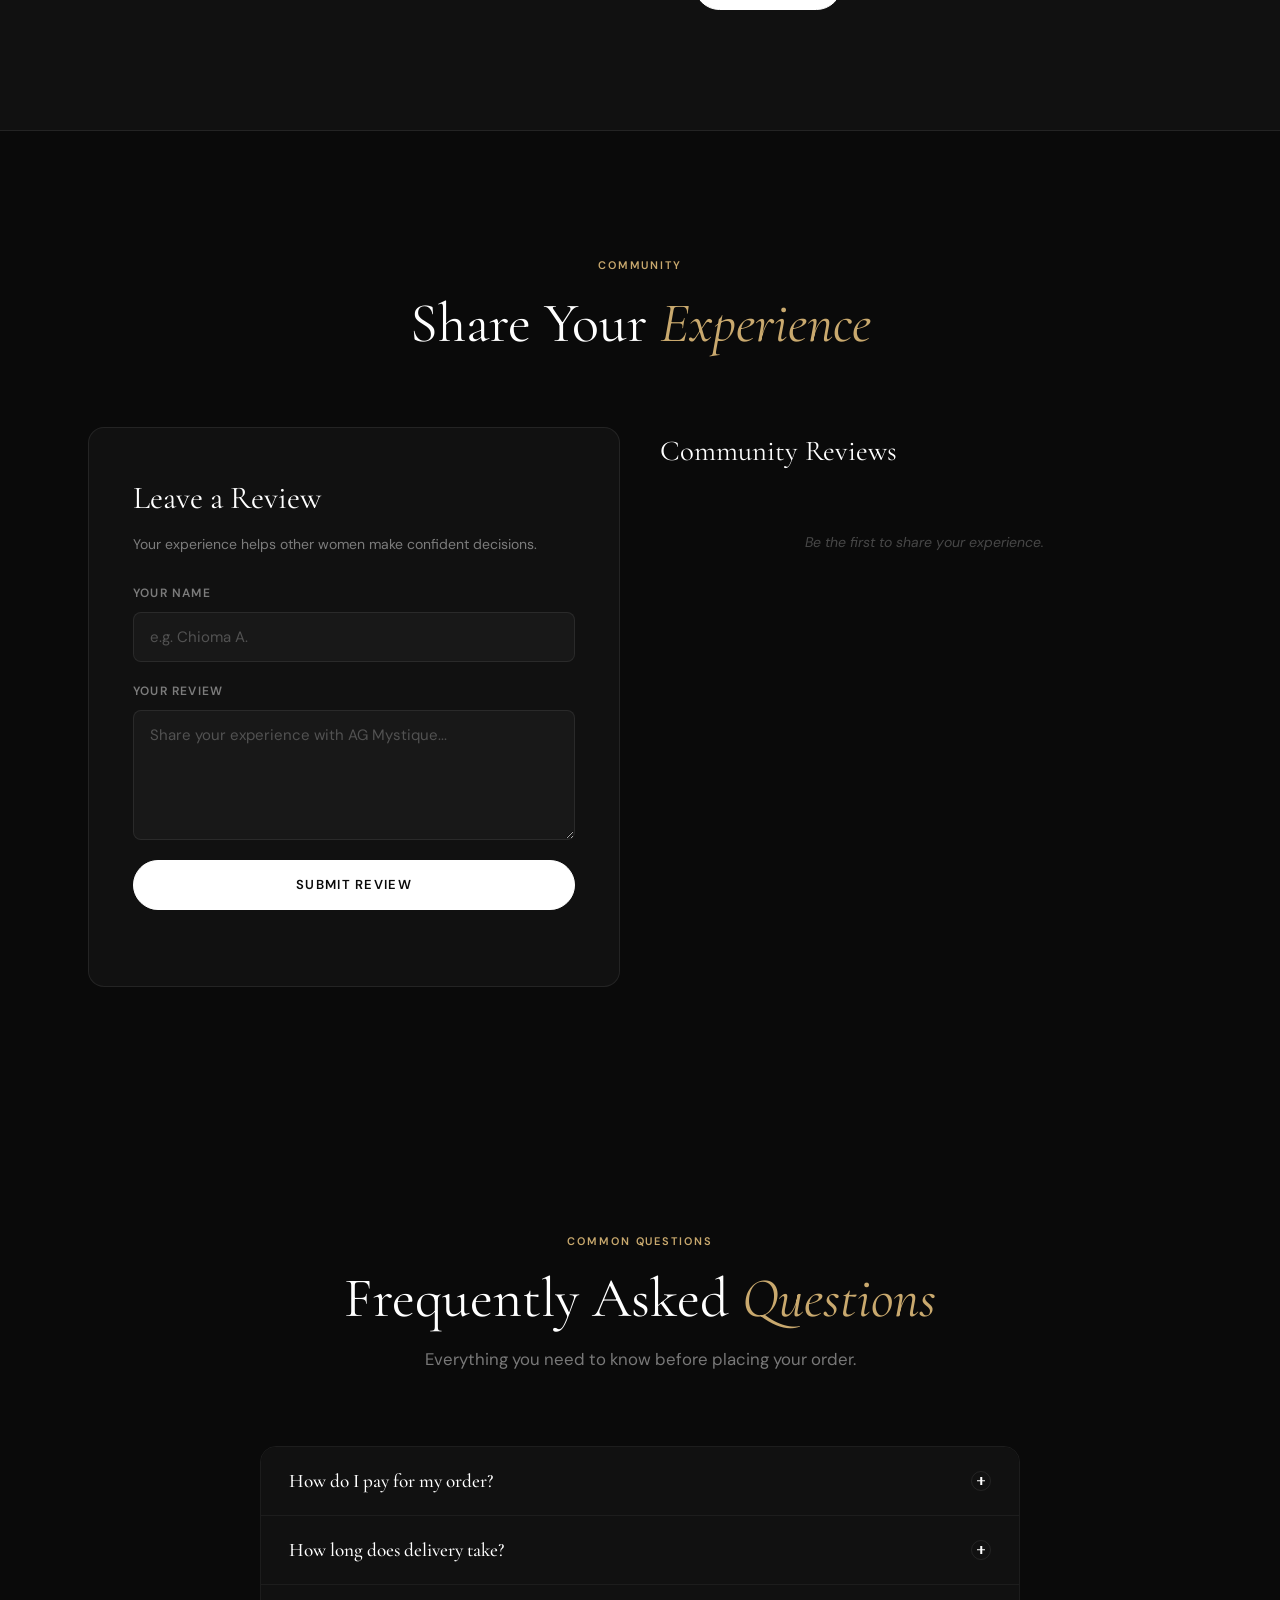
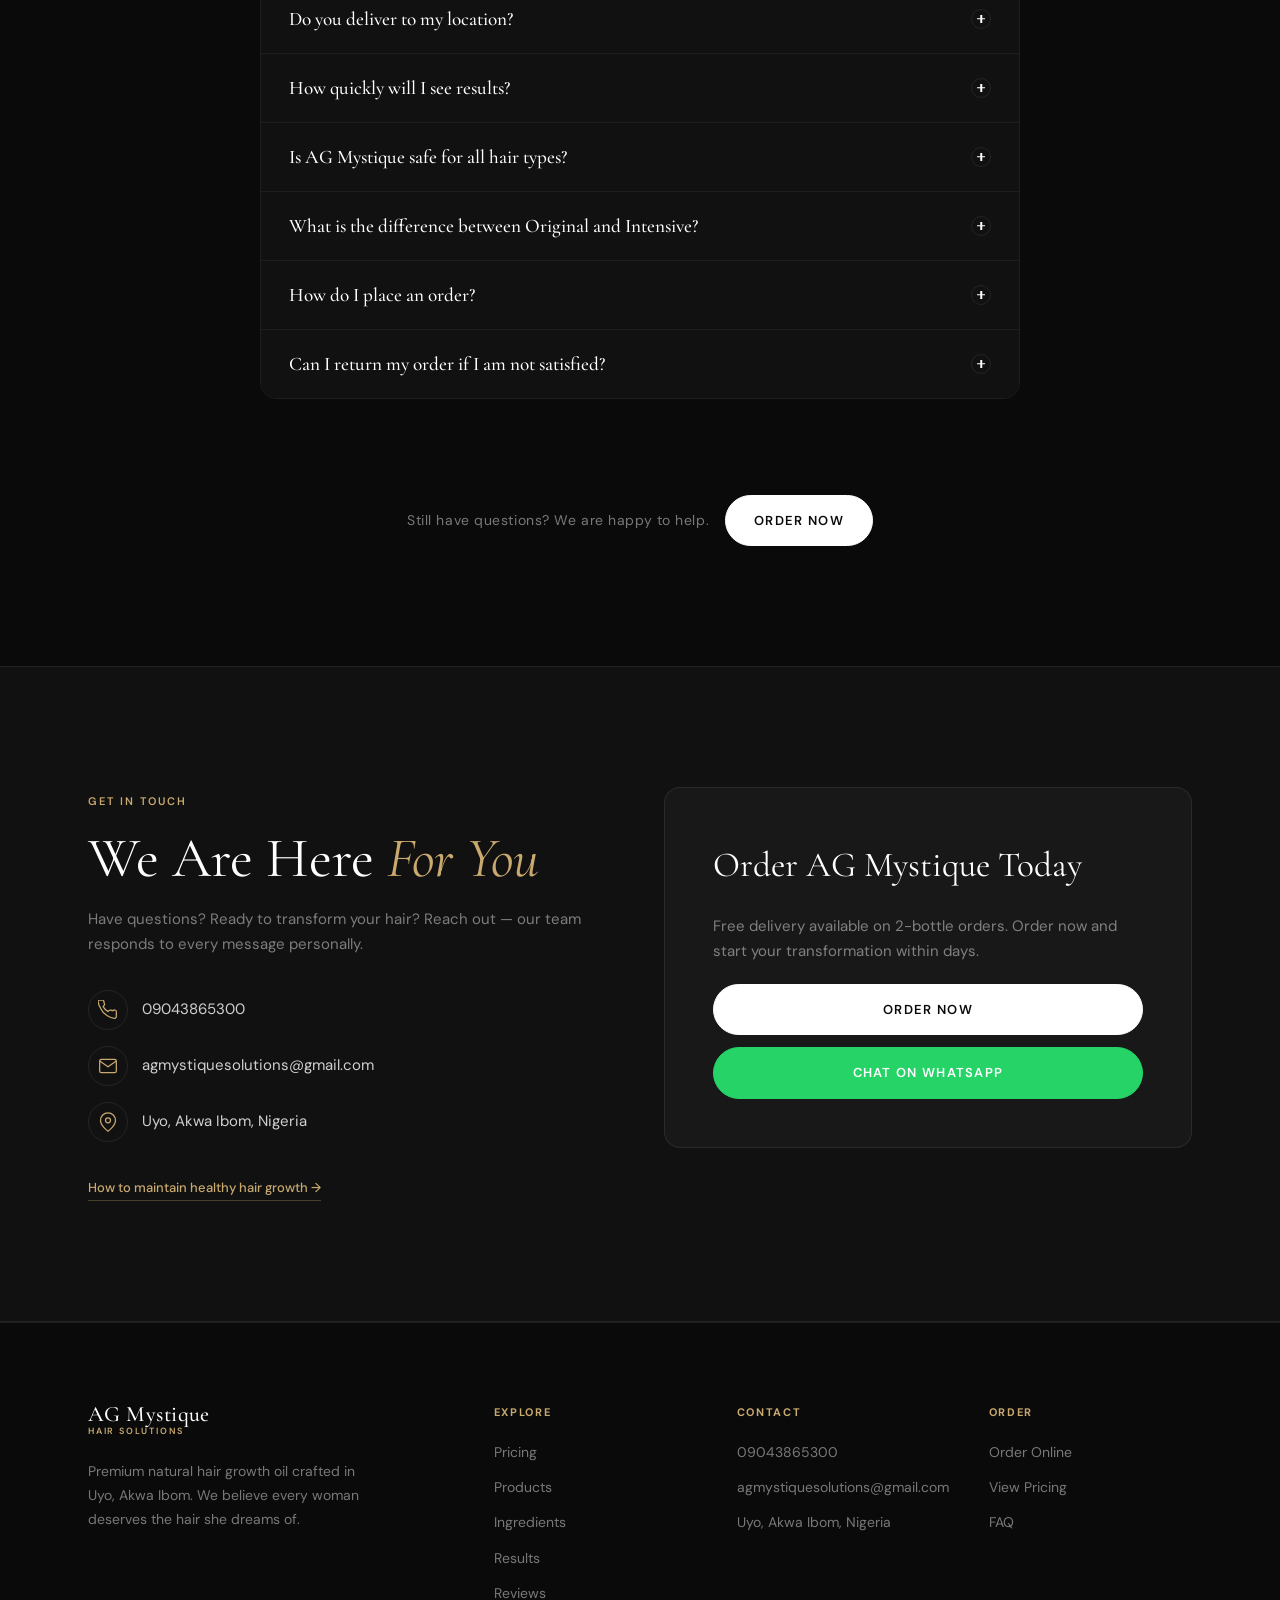
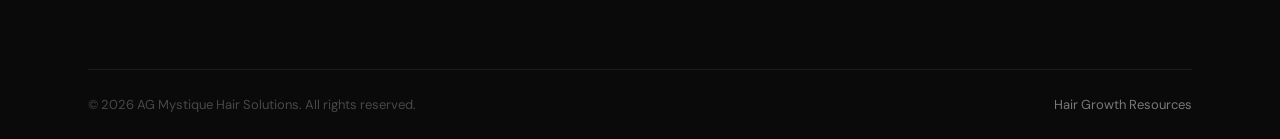
==== commit faf73749: "vvv" ====
--- a/index.html
+++ b/index.html
@@ -28,7 +28,7 @@
         <li><a href="#faq" class="nav-link">FAQ</a></li>
         <li><a href="#contact" class="nav-link">Contact</a></li>
       </ul>
-      <a href="order.html" class="btn btn-white nav-cta">Order Now</a>
+      <a href="Order.html" class="btn btn-white nav-cta">Order Now</a>
       <button class="hamburger" id="hamburger" aria-label="Open menu" aria-expanded="false" aria-controls="mobile-menu">
         <span class="ham-line ham-top"></span>
         <span class="ham-line ham-mid"></span>
@@ -50,7 +50,7 @@
         <li class="mobile-nav-item"><a href="#faq" class="mobile-nav-link">FAQ</a></li>
         <li class="mobile-nav-item"><a href="#contact" class="mobile-nav-link">Contact</a></li>
       </ul>
-      <a href="order.html" class="btn btn-white mobile-order-btn">Order Now</a>
+      <a href="Order.html" class="btn btn-white mobile-order-btn">Order Now</a>
     </nav>
   </div>
 
@@ -68,7 +68,7 @@
             <h1 class="slide-headline slide-text-anim">Unlock Your Hair's <em>True Potential</em></h1>
             <p class="slide-sub slide-text-anim">A premium blend of nature's finest oils, formulated to nourish every strand from root to tip.</p>
             <div class="slide-btns slide-text-anim">
-              <a href="order.html" class="btn btn-white">Order Now</a>
+              <a href="Order.html" class="btn btn-white">Order Now</a>
               <a href="https://wa.me/2348024547273?text=Hello%2C%20I%20want%20to%20order%20AG%20Mystique%20Hair%20Solutions" class="btn btn-green" target="_blank" rel="noopener">Chat on WhatsApp</a>
             </div>
           </div>
@@ -82,7 +82,7 @@
             <h1 class="slide-headline slide-text-anim">Stop the Breakage. <em>End the Thinning.</em></h1>
             <p class="slide-sub slide-text-anim">AG Mystique penetrates deep into the scalp to strengthen hair follicles and reduce breakage from the inside out.</p>
             <div class="slide-btns slide-text-anim">
-              <a href="order.html" class="btn btn-white">Order Now</a>
+              <a href="Order.html" class="btn btn-white">Order Now</a>
               <a href="#faq" class="btn btn-ghost">Read the FAQ</a>
             </div>
           </div>
@@ -96,7 +96,7 @@
             <h1 class="slide-headline slide-text-anim">Thousands of Women. <em>Real Results.</em></h1>
             <p class="slide-sub slide-text-anim">Over 2,400 women across Nigeria have transformed their hair with AG Mystique. You could be next.</p>
             <div class="slide-btns slide-text-anim">
-              <a href="order.html" class="btn btn-white">Order Now</a>
+              <a href="Order.html" class="btn btn-white">Order Now</a>
               <a href="#results" class="btn btn-ghost">See Results</a>
             </div>
           </div>
@@ -168,7 +168,7 @@
                 <li>Free application guide</li>
                 <li>WhatsApp support</li>
               </ul>
-              <a href="order.html" class="btn btn-ghost btn-full">Order Now</a>
+              <a href="Order.html" class="btn btn-ghost btn-full">Order Now</a>
             </div>
           </div>
           <div class="pricing-card pricing-card--featured reveal-up delay-1">
@@ -190,14 +190,14 @@
                 <li>Priority WhatsApp support</li>
                 <li>Free delivery included</li>
               </ul>
-              <a href="order.html" class="btn btn-white btn-full">Order Now — Best Deal</a>
+              <a href="Order.html" class="btn btn-white btn-full">Order Now — Best Deal</a>
             </div>
           </div>
         </div>
 
         <div class="section-cta-strip reveal-up">
           <p>Free delivery within 7 days. Pay on delivery — no upfront payment required.</p>
-          <a href="order.html" class="btn btn-white">Order Now</a>
+          <a href="Order.html" class="btn btn-white">Order Now</a>
         </div>
       </div>
     </section>
@@ -230,7 +230,7 @@
                 <li>Suitable for all hair types</li>
               </ul>
               <p class="product-usage">Apply 3-5 drops to scalp, massage gently. Use twice weekly.</p>
-              <a href="order.html" class="btn btn-white btn-full">Order Now</a>
+              <a href="Order.html" class="btn btn-white btn-full">Order Now</a>
             </div>
           </div>
 
@@ -251,7 +251,7 @@
                 <li>For stubborn hair thinning</li>
               </ul>
               <p class="product-usage">Apply 5-7 drops to problem areas. Massage for 2 minutes. Use daily.</p>
-              <a href="order.html" class="btn btn-white btn-full">Order Now</a>
+              <a href="Order.html" class="btn btn-white btn-full">Order Now</a>
             </div>
           </div>
 
@@ -275,7 +275,7 @@
                 <li>Free delivery included</li>
               </ul>
               <p class="product-usage">Includes two bottles. Follow individual product guidelines for best results.</p>
-              <a href="order.html" class="btn btn-white btn-full">Order Now</a>
+              <a href="Order.html" class="btn btn-white btn-full">Order Now</a>
             </div>
           </div>
 
@@ -362,7 +362,7 @@
 
         <div class="section-cta-strip reveal-up">
           <p>Ready to experience the power of nature?</p>
-          <a href="order.html" class="btn btn-white">Order Now</a>
+          <a href="Order.html" class="btn btn-white">Order Now</a>
         </div>
       </div>
     </section>
@@ -436,12 +436,12 @@
           <div class="result-card hidden-result reveal-up">
             <div class="result-images">
               <div class="result-half result-before">
-                <img src="https://images.unsplash.com/photo-1494790108377-be9c29b29330?w=400&q=80&auto=format&fit=crop" alt="Before hair treatment" loading="lazy" />
+                <img src="images/befor5.jpeg" alt="Before hair treatment" loading="lazy" />
                 <span class="result-label-half">Before</span>
               </div>
               <div class="result-divider"><span class="divider-pill">Before / After</span></div>
               <div class="result-half result-after">
-                <img src="https://images.unsplash.com/photo-1517841905240-472988babdf9?w=400&q=80&auto=format&fit=crop" alt="After hair treatment" loading="lazy" />
+                <img src="images/after5.jpeg" alt="After hair treatment" loading="lazy" />
                 <span class="result-label-half">After</span>
               </div>
             </div>
@@ -454,12 +454,12 @@
           <div class="result-card hidden-result reveal-up delay-1">
             <div class="result-images">
               <div class="result-half result-before">
-                <img src="https://images.unsplash.com/photo-1463453091185-61582044d556?w=400&q=80&auto=format&fit=crop" alt="Before hair treatment" loading="lazy" />
+                <img src="images/before7.jpeg" alt="Before hair treatment" loading="lazy" />
                 <span class="result-label-half">Before</span>
               </div>
               <div class="result-divider"><span class="divider-pill">Before / After</span></div>
               <div class="result-half result-after">
-                <img src="https://images.unsplash.com/photo-1524504388940-b1c1722653e1?w=400&q=80&auto=format&fit=crop" alt="After hair treatment" loading="lazy" />
+                <img src="images/after7.jpeg" alt="After hair treatment" loading="lazy" />
                 <span class="result-label-half">After</span>
               </div>
             </div>
@@ -495,7 +495,7 @@
 
         <div class="section-cta-strip reveal-up">
           <p>Your transformation starts with one bottle.</p>
-          <a href="order.html" class="btn btn-white">Order Now</a>
+          <a href="Order.html" class="btn btn-white">Order Now</a>
         </div>
       </div>
     </section>
@@ -509,7 +509,7 @@
           <p class="section-sub">Watch real customers share their AG Mystique journey.</p>
         </div>
         <div class="video-wrap reveal-up" id="video-wrap">
-          <img src="https://images.unsplash.com/photo-1522337360788-8b13dee7a37e?w=1400&q=80&auto=format&fit=crop" alt="Video thumbnail — AG Mystique Hair Story" class="video-thumb" loading="lazy" />
+          <img src="videos/video1.mp4" alt="Video thumbnail — AG Mystique Hair Story" class="video-thumb" loading="lazy" />
           <div class="video-overlay">
             <button class="play-btn" id="play-btn" aria-label="Play video">
               <svg viewBox="0 0 24 24" fill="currentColor" width="32" height="32" aria-hidden="true"><path d="M8 5v14l11-7z"/></svg>
@@ -519,7 +519,7 @@
         </div>
         <div class="section-cta-strip reveal-up">
           <p>Ready to start your own story?</p>
-          <a href="order.html" class="btn btn-white">Order Now</a>
+          <a href="Order.html" class="btn btn-white">Order Now</a>
         </div>
       </div>
     </section>
@@ -537,7 +537,7 @@
             <div class="testimonial-card" role="group" aria-label="Testimonial 1">
               <p class="testimonial-quote">"I had given up hope on my hair after trying so many products. AG Mystique changed everything. After just four weeks, my edges came back and my hair is now longer than it has ever been."</p>
               <div class="testimonial-author">
-                <img src="https://images.unsplash.com/photo-1531746020798-e6953c6e8e04?w=100&q=80&auto=format&fit=crop&face" alt="Chidinma U." class="author-avatar" loading="lazy" />
+                <img src="https://i.pinimg.com/1200x/e6/73/d1/e673d1c70865841d123850c2130a19ec.jpg" alt="Chidinma U." class="author-avatar" loading="lazy" />
                 <div class="author-info">
                   <span class="author-name">Chidinma U.</span>
                   <span class="author-city">Lagos, Nigeria</span>
@@ -551,7 +551,7 @@
             <div class="testimonial-card" role="group" aria-label="Testimonial 2">
               <p class="testimonial-quote">"My sister recommended AG Mystique and I am so glad she did. The oil absorbs without leaving any grease, my scalp feels healthy, and I can actually see tiny new hairs growing all around my crown."</p>
               <div class="testimonial-author">
-                <img src="https://images.unsplash.com/photo-1489424731084-a5d8b219a5bb?w=100&q=80&auto=format&fit=crop&face" alt="Tolu A." class="author-avatar" loading="lazy" />
+                <img src="https://i.pinimg.com/1200x/35/f3/e7/35f3e7293640fe5be8fa47ad144f0a01.jpg" alt="Tolu A." class="author-avatar" loading="lazy" />
                 <div class="author-info">
                   <span class="author-name">Tolu A.</span>
                   <span class="author-city">Abuja, Nigeria</span>
@@ -565,7 +565,7 @@
             <div class="testimonial-card" role="group" aria-label="Testimonial 3">
               <p class="testimonial-quote">"I have been using AG Mystique for three months now. My hair is thicker, my scalp no longer itches, and the breakage that used to frustrate me every wash day is completely gone. Worth every naira."</p>
               <div class="testimonial-author">
-                <img src="https://images.unsplash.com/photo-1517841905240-472988babdf9?w=100&q=80&auto=format&fit=crop&face" alt="Amara I." class="author-avatar" loading="lazy" />
+                <img src="https://i.pinimg.com/1200x/d1/be/58/d1be58d19af906a20cb3d227701205e3.jpg" alt="Amara I." class="author-avatar" loading="lazy" />
                 <div class="author-info">
                   <span class="author-name">Amara I.</span>
                   <span class="author-city">Port Harcourt, Nigeria</span>
@@ -579,7 +579,7 @@
             <div class="testimonial-card" role="group" aria-label="Testimonial 4">
               <p class="testimonial-quote">"Ordering was so easy and delivery to Uyo was fast. The oil has a beautiful scent, it is light, and my hair has responded incredibly well. I have already ordered the two-bottle bundle for myself and my daughter."</p>
               <div class="testimonial-author">
-                <img src="https://images.unsplash.com/photo-1524504388940-b1c1722653e1?w=100&q=80&auto=format&fit=crop&face" alt="Eno B." class="author-avatar" loading="lazy" />
+                <img src="https://i.pinimg.com/1200x/3a/d3/8f/3ad38fec51c2b61abe4966d73b84ccae.jpg" alt="Eno B." class="author-avatar" loading="lazy" />
                 <div class="author-info">
                   <span class="author-name">Eno B.</span>
                   <span class="author-city">Uyo, Akwa Ibom</span>
@@ -609,7 +609,7 @@
 
         <div class="section-cta-strip reveal-up">
           <p>Join over 2,400 happy customers.</p>
-          <a href="order.html" class="btn btn-white">Order Now</a>
+          <a href="Order.html" class="btn btn-white">Order Now</a>
         </div>
       </div>
     </section>
@@ -745,7 +745,7 @@
 
         <div class="section-cta-strip reveal-up">
           <p>Still have questions? We are happy to help.</p>
-          <a href="order.html" class="btn btn-white">Order Now</a>
+          <a href="Order.html" class="btn btn-white">Order Now</a>
         </div>
       </div>
     </section>
@@ -785,7 +785,7 @@
               <h3 class="contact-cta-title">Order AG Mystique Today</h3>
               <p class="contact-cta-sub">Free delivery available on 2-bottle orders. Order now and start your transformation within days.</p>
               <div class="contact-cta-btns">
-                <a href="order.html" class="btn btn-white btn-full">Order Now</a>
+                <a href="Order.html" class="btn btn-white btn-full">Order Now</a>
                 <a href="https://wa.me/2348024547273?text=Hello%2C%20I%20want%20to%20order%20AG%20Mystique%20Hair%20Solutions" class="btn btn-green btn-full" target="_blank" rel="noopener">Chat on WhatsApp</a>
               </div>
             </div>
@@ -829,7 +829,7 @@
         <div class="footer-col">
           <h4 class="footer-col-title">Order</h4>
           <ul class="footer-links">
-            <li><a href="order.html">Order Online</a></li>
+            <li><a href="Order.html">Order Online</a></li>
             <li><a href="#pricing">View Pricing</a></li>
             <li><a href="#faq">FAQ</a></li>
           </ul>
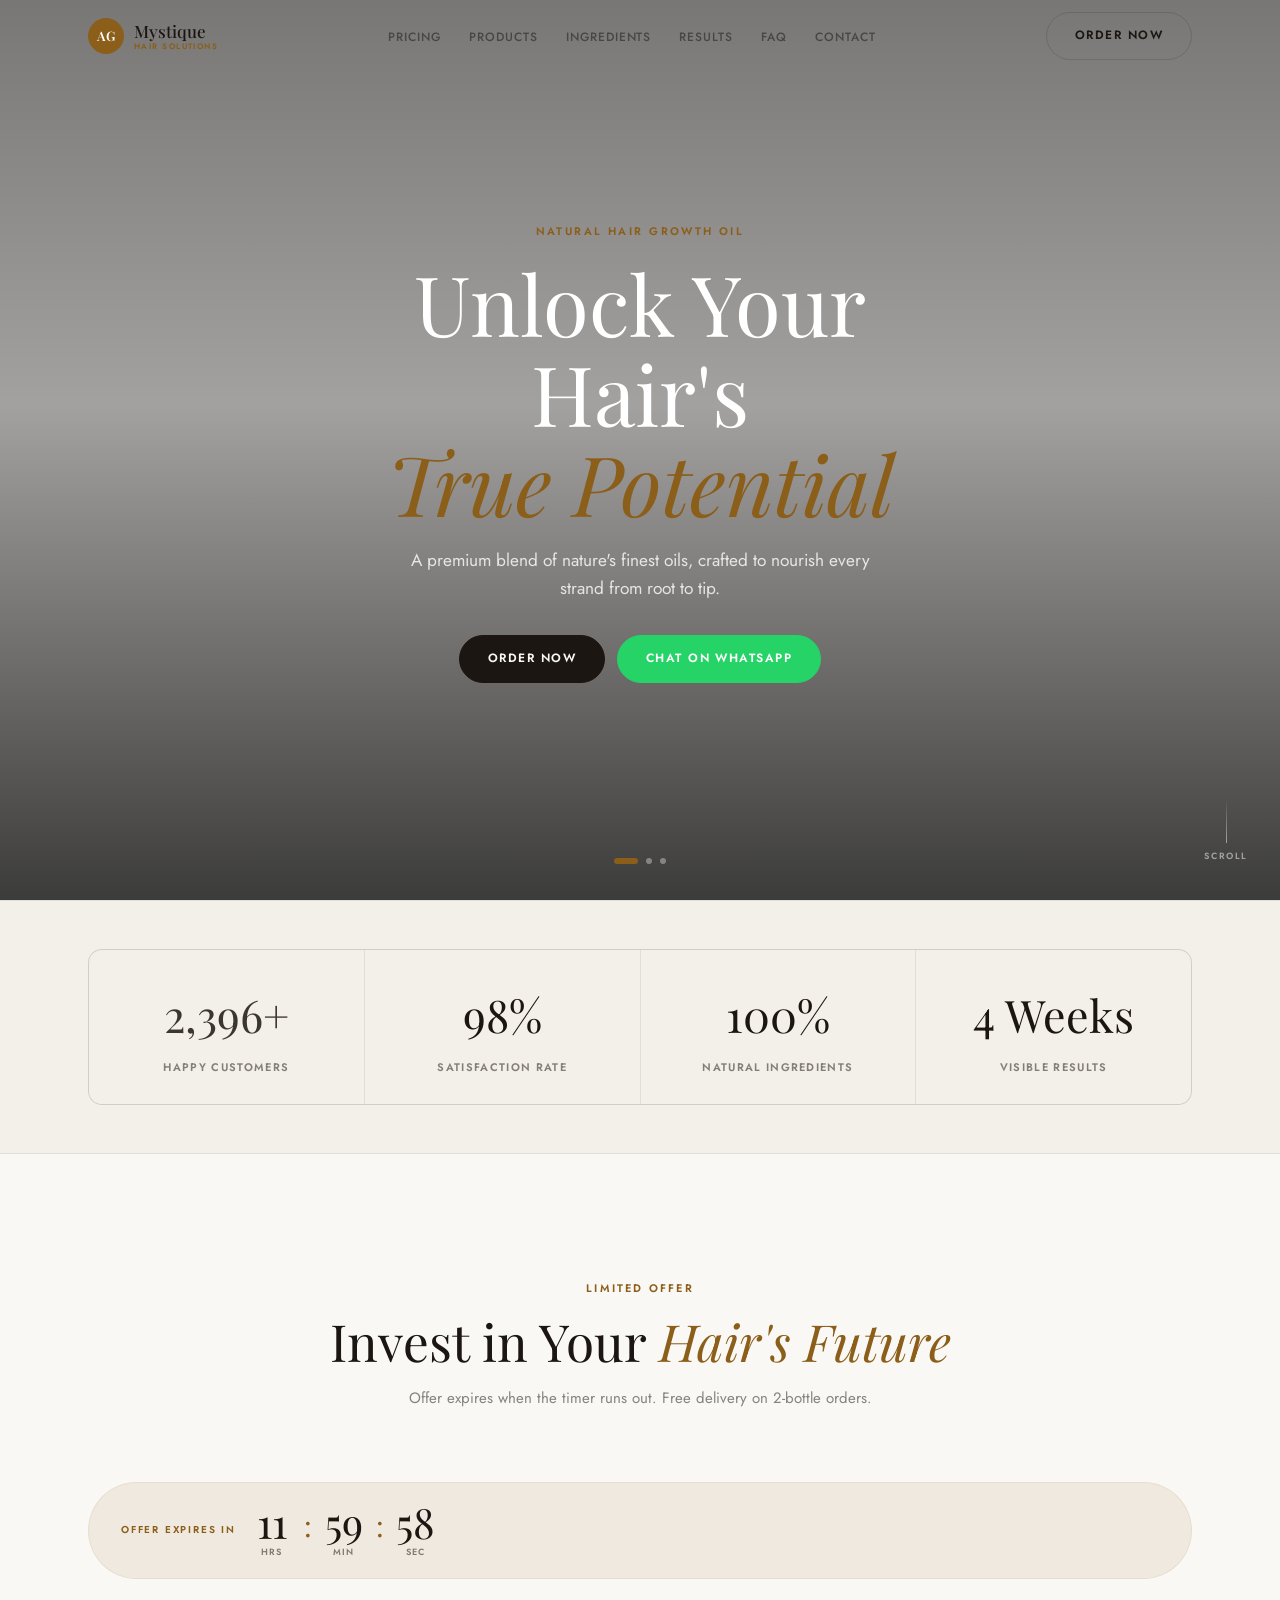
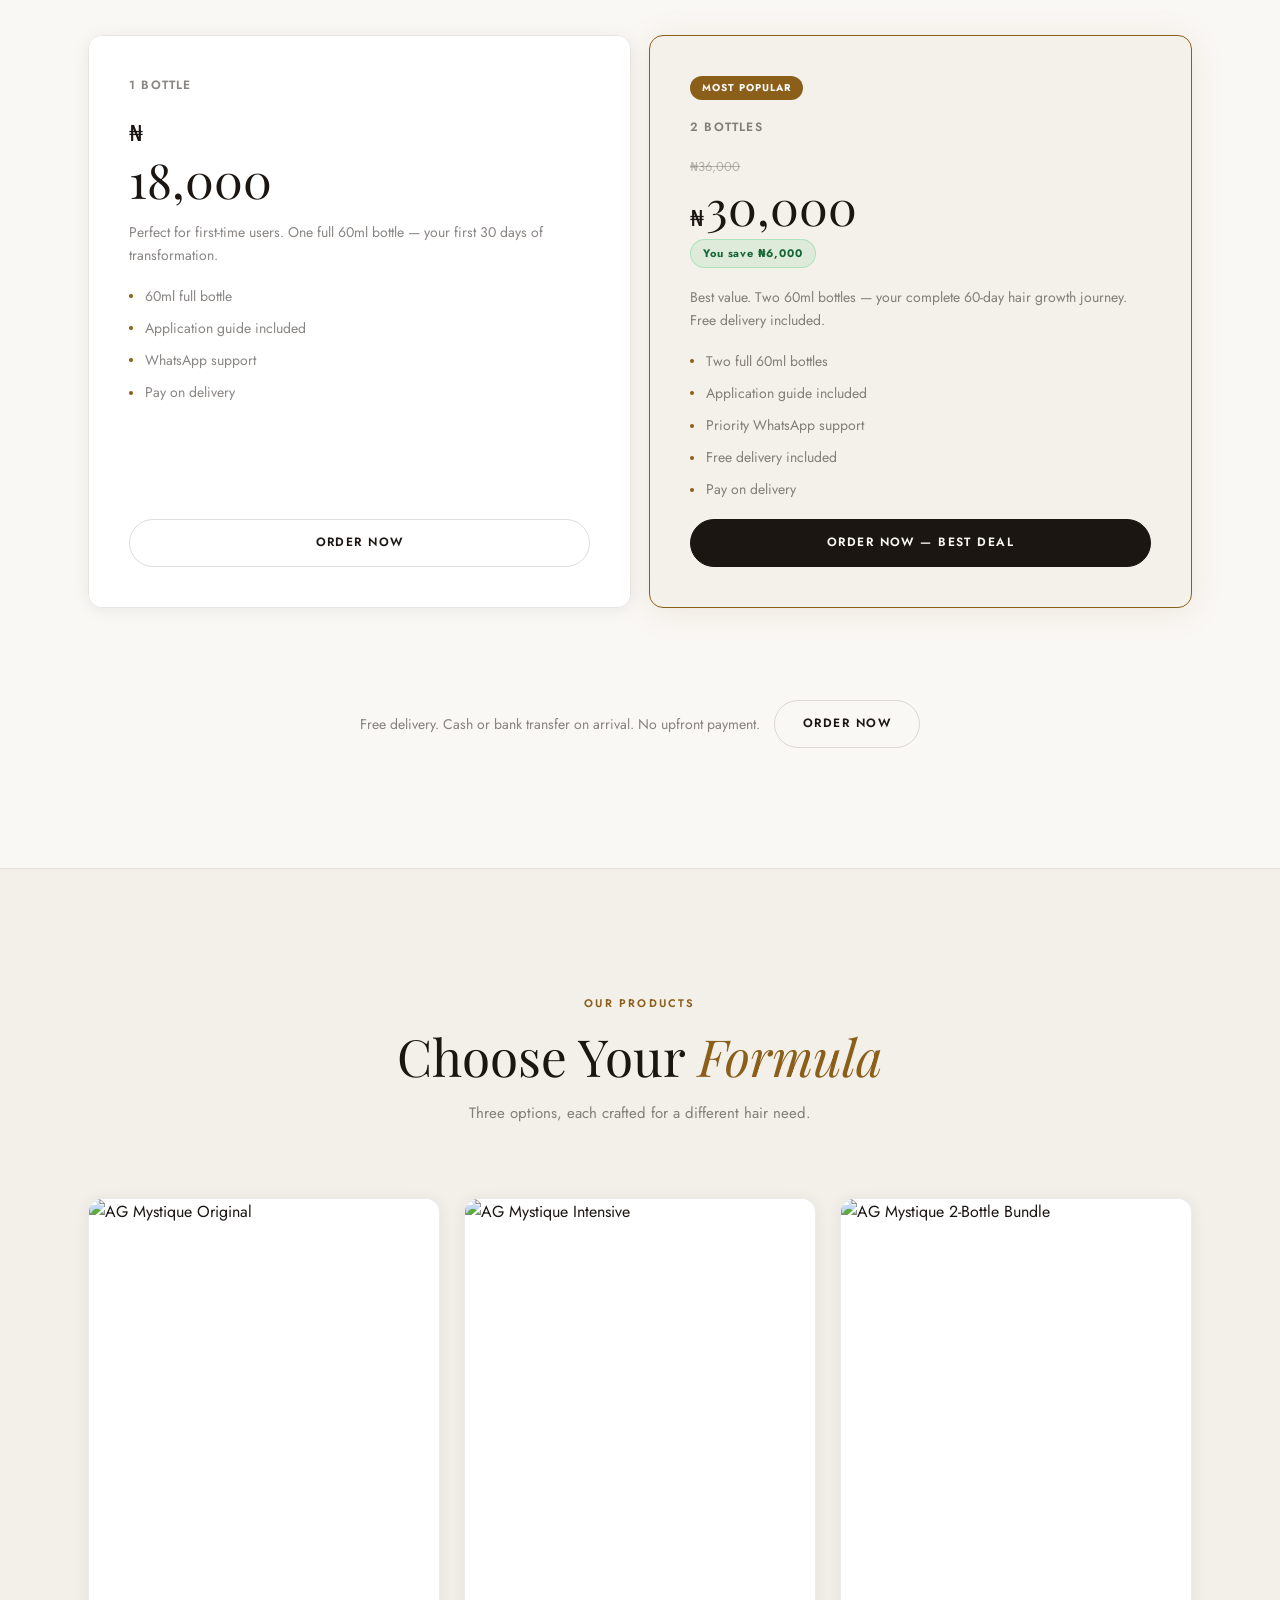
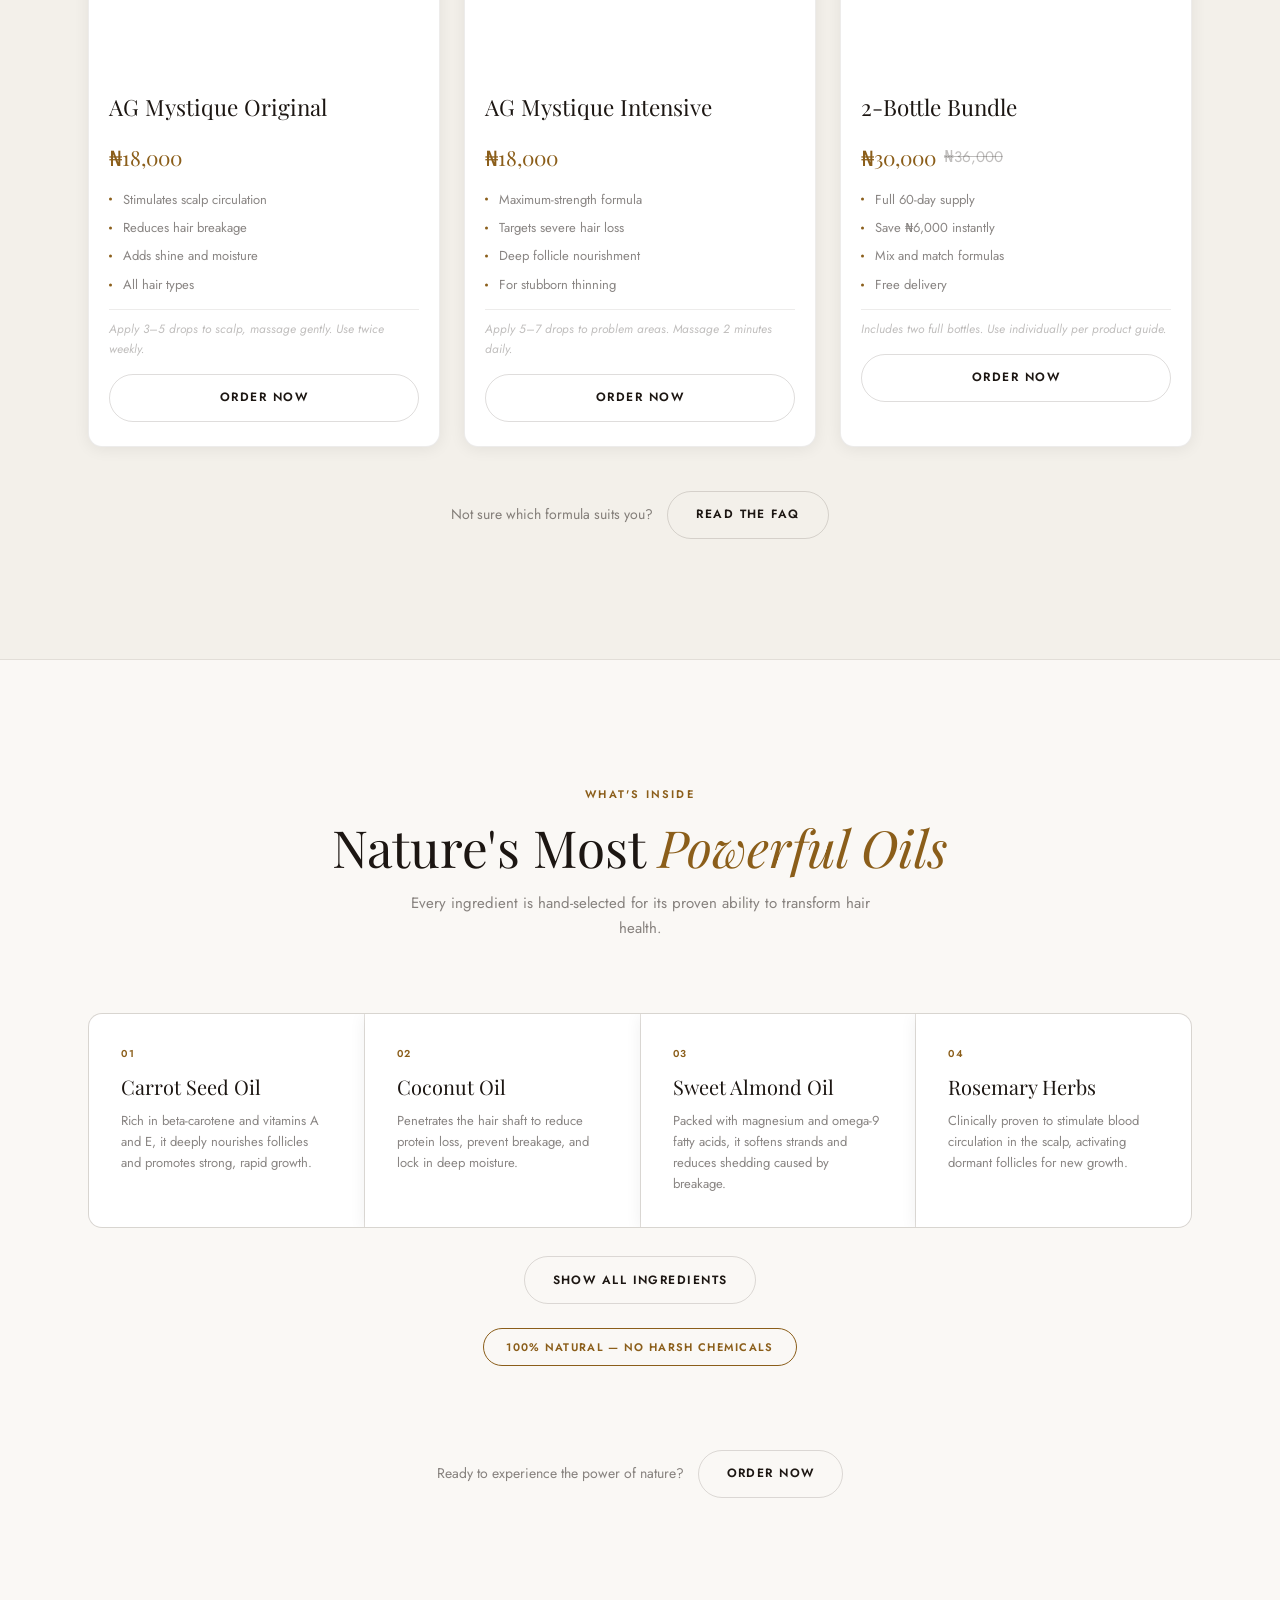
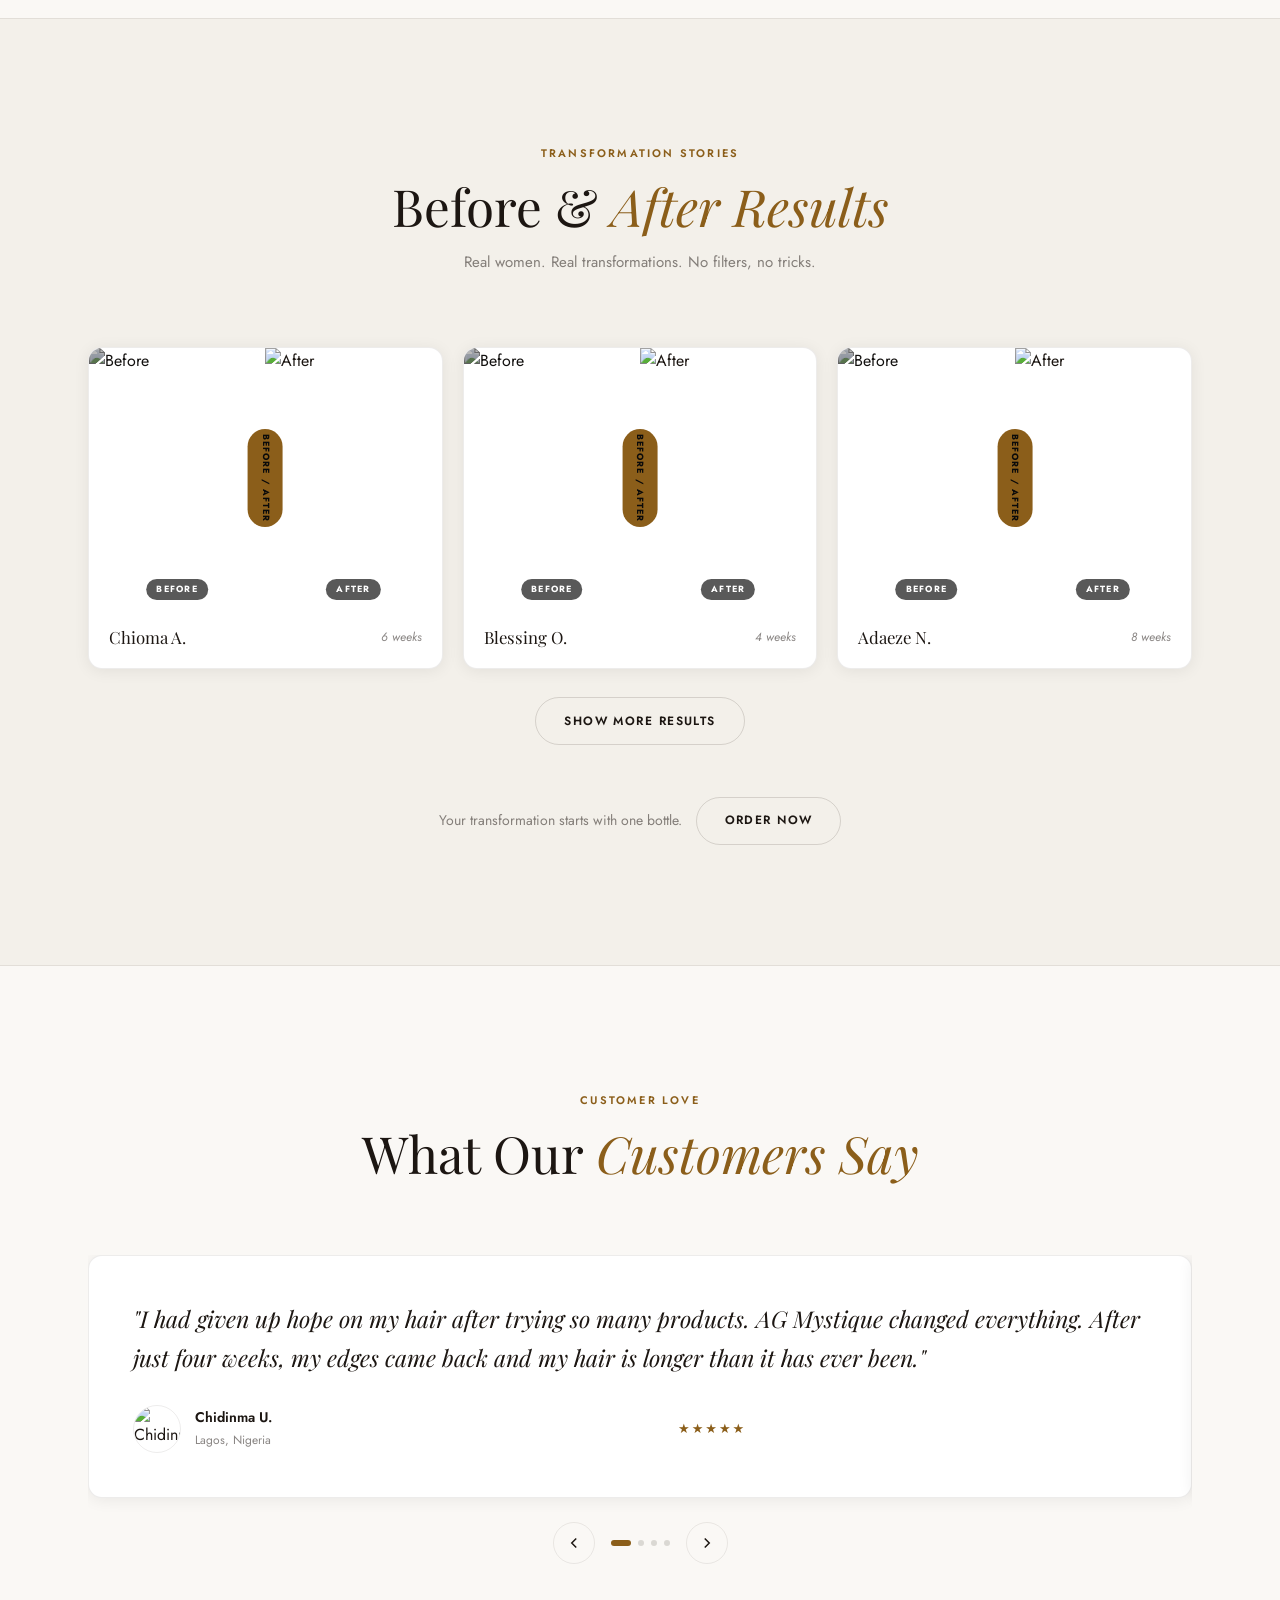
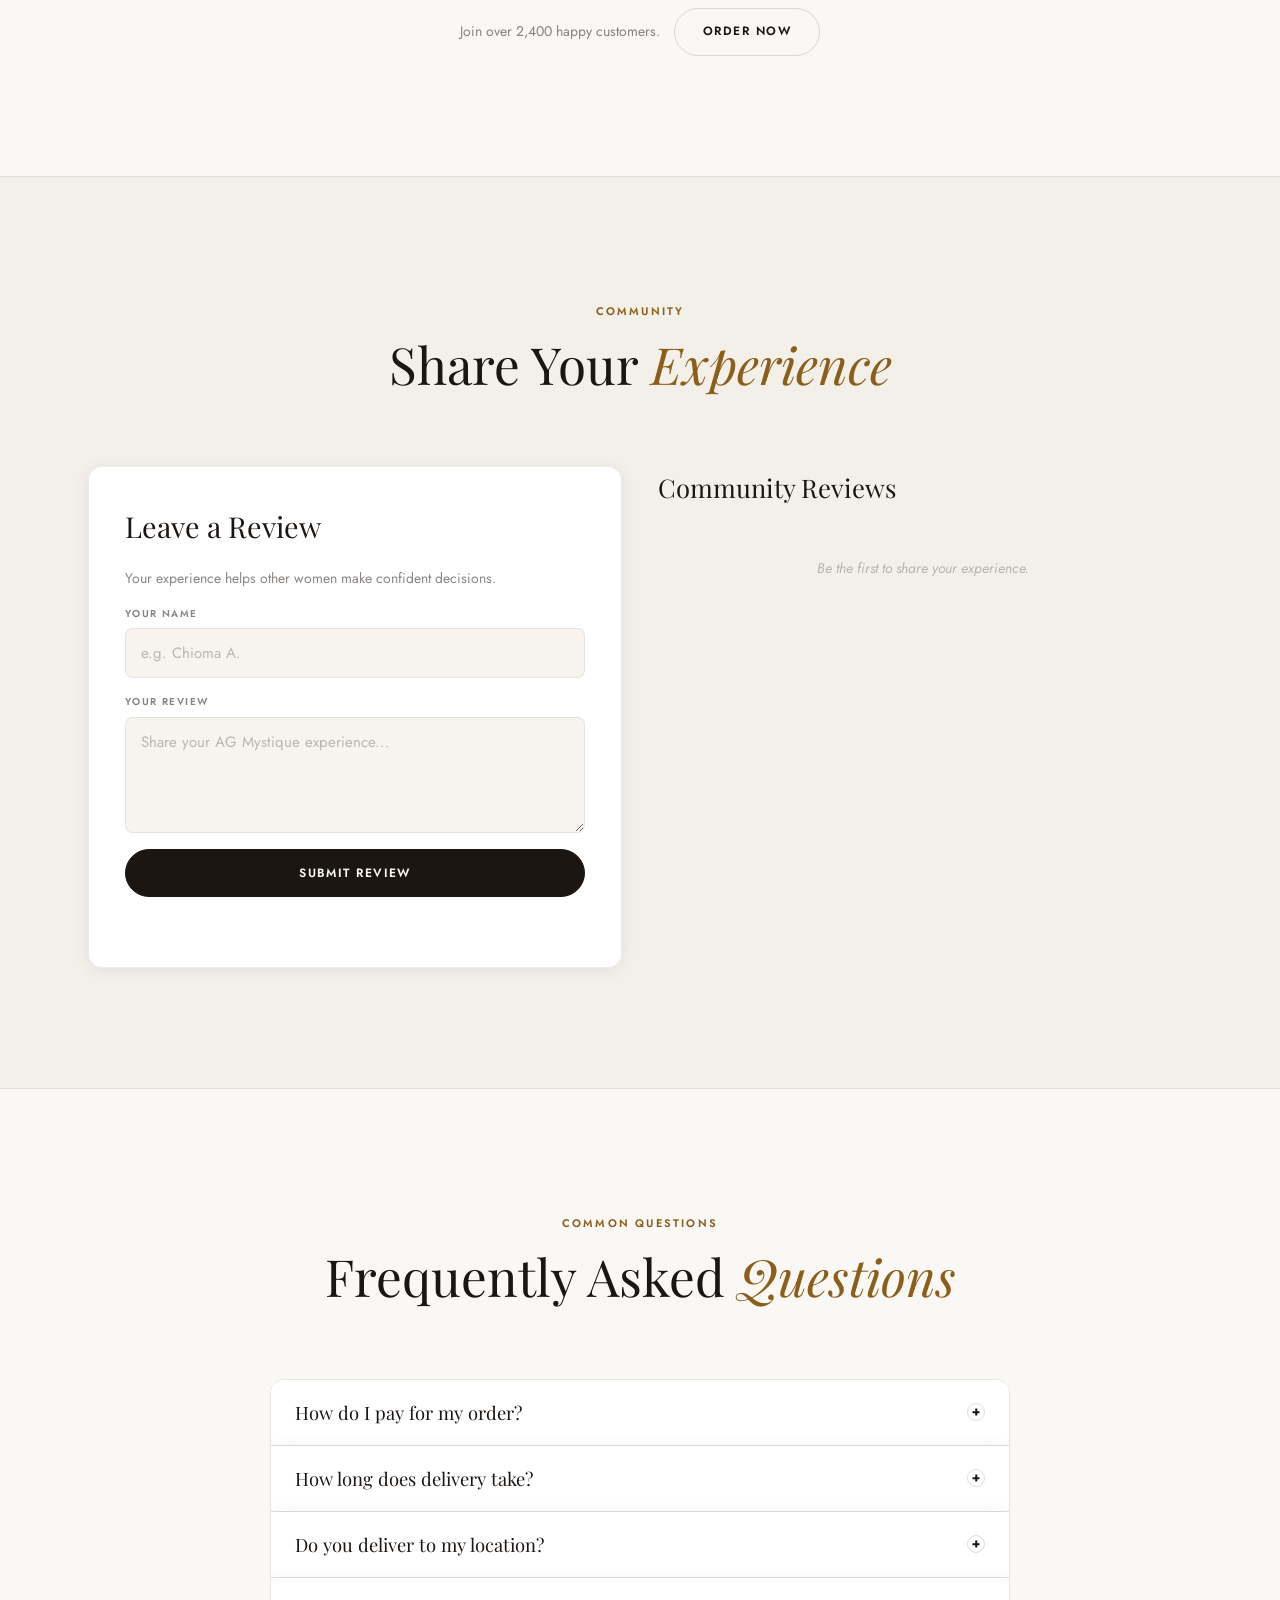
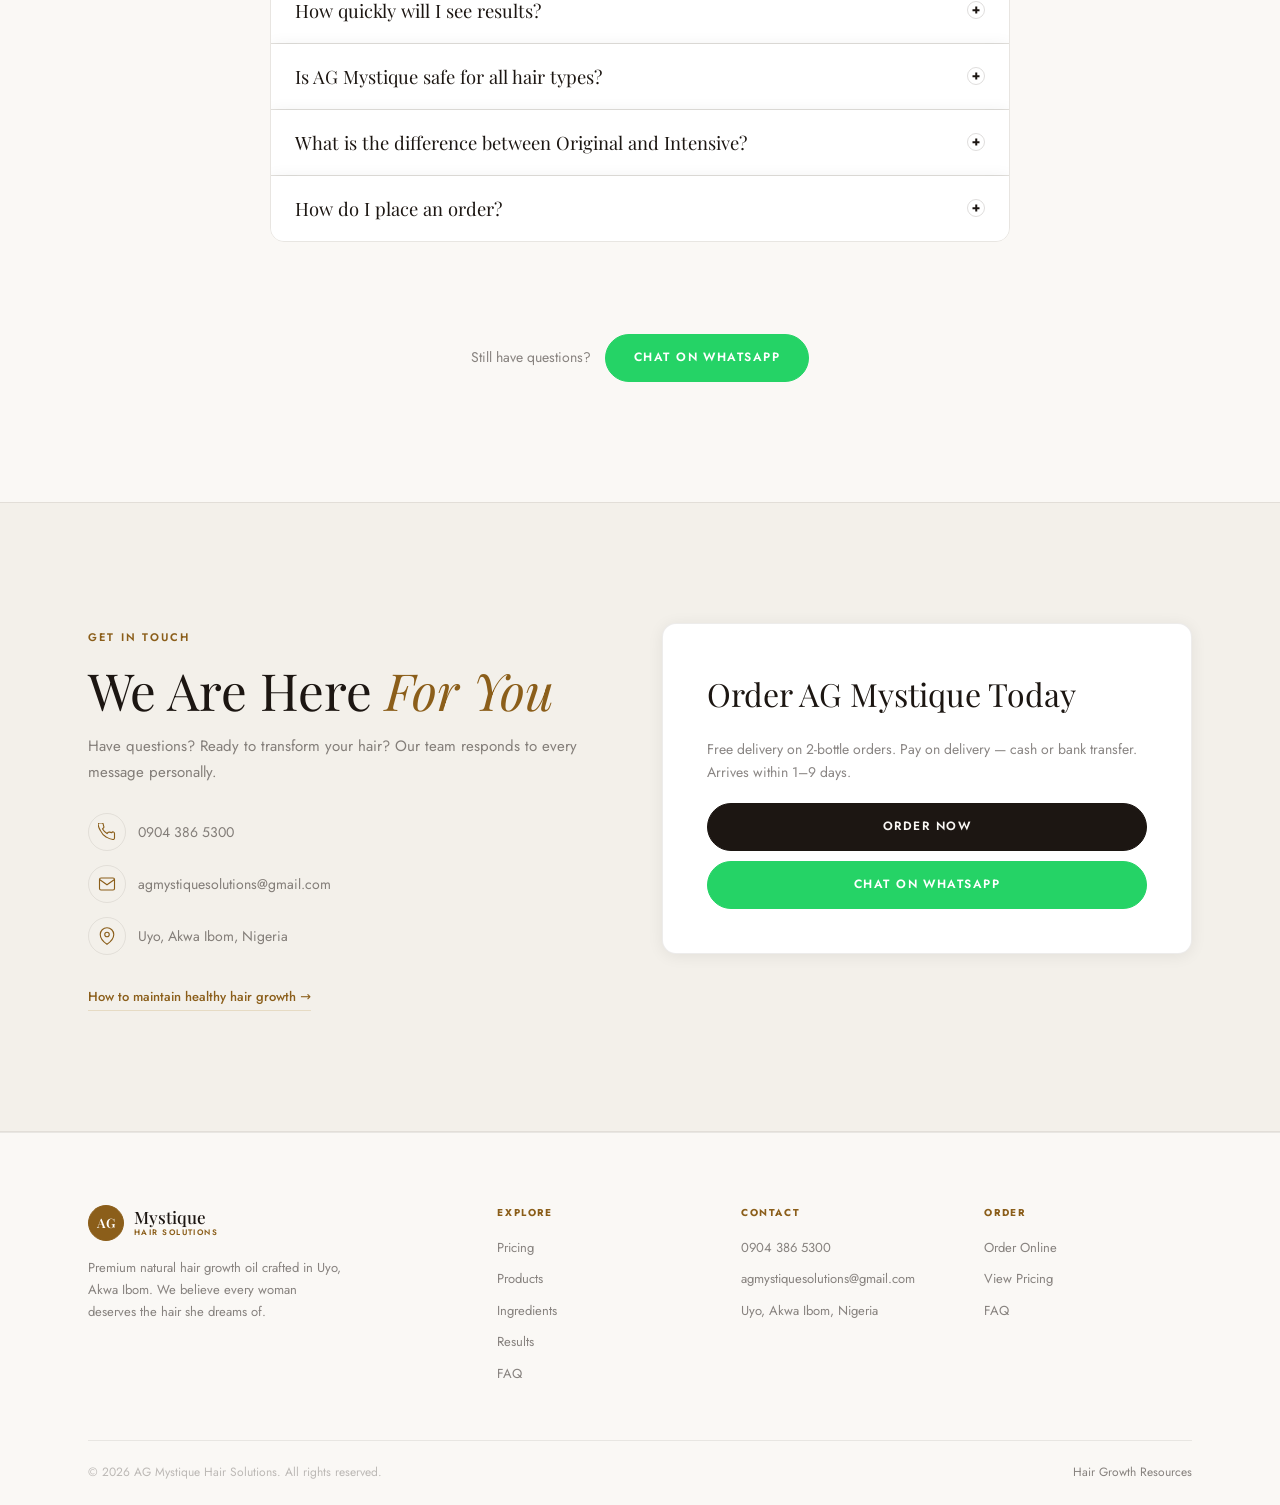
==== commit 168b7260: "vvv" ====
--- a/index.html
+++ b/index.html
@@ -1,835 +1,635 @@
 <!DOCTYPE html>
-<html lang="en">
+<html lang="en" data-theme="light">
 <head>
-  <meta charset="UTF-8" />
-  <meta name="viewport" content="width=device-width, initial-scale=1.0" />
-  <meta name="description" content="AG Mystique Hair Solutions — Premium natural hair growth oil from Uyo, Akwa Ibom. 100% natural ingredients for real hair growth results." />
+  <meta charset="UTF-8"/>
+  <meta name="viewport" content="width=device-width, initial-scale=1.0"/>
+  <meta name="description" content="AG Mystique Hair Solutions — Premium natural hair growth oil. 100% natural. Pay on delivery across Nigeria."/>
   <title>AG Mystique Hair Solutions — Natural Hair Growth Oil</title>
-  <link rel="preconnect" href="https://fonts.googleapis.com" />
-  <link rel="preconnect" href="https://fonts.gstatic.com" crossorigin />
-  <link href="https://fonts.googleapis.com/css2?family=Cormorant+Garamond:ital,wght@0,300;0,400;0,500;0,600;1,300;1,400;1,500;1,600&family=DM+Sans:ital,opsz,wght@0,9..40,300;0,9..40,400;0,9..40,500;0,9..40,600;1,9..40,300&display=swap" rel="stylesheet" />
-  <link rel="stylesheet" href="style.css">
+  <link rel="preconnect" href="https://fonts.googleapis.com"/>
+  <link rel="preconnect" href="https://fonts.gstatic.com" crossorigin/>
+  <link href="https://fonts.googleapis.com/css2?family=Playfair+Display:ital,wght@0,400;0,500;0,600;1,400;1,500&family=Jost:wght@300;400;500;600&display=swap" rel="stylesheet"/>
+  <link rel="stylesheet" href="style.css"/>
 </head>
 <body>
 
+  <!-- THEME SWITCHER -->
+  <div class="theme-switcher" id="theme-switcher" role="group" aria-label="Choose color theme">
+    <button class="theme-btn" data-theme="dark" aria-label="Dark mode" title="Dark">
+      <span class="theme-dot"></span>
+    </button>
+    <button class="theme-btn active" data-theme="light" aria-label="Light mode" title="Light">
+      <span class="theme-dot"></span>
+    </button>
+    <button class="theme-btn" data-theme="warm" aria-label="Warm mode" title="Warm">
+      <span class="theme-dot"></span>
+    </button>
+  </div>
+
   <!-- NAVBAR -->
-  <nav class="navbar" id="navbar" role="navigation" aria-label="Main navigation">
+  <nav class="navbar" id="navbar">
     <div class="nav-inner">
-      <a href="#" class="nav-logo" aria-label="AG Mystique Hair Solutions Home">
-        <span class="logo-main">AG Mystique</span>
-        <span class="logo-sub">Hair Solutions</span>
+      <a href="#" class="nav-logo" aria-label="AG Mystique Hair Solutions">
+        <span class="logo-mark">AG</span>
+        <span class="logo-text">
+          <span class="logo-main">Mystique</span>
+          <span class="logo-sub">Hair Solutions</span>
+        </span>
       </a>
-      <ul class="nav-links" role="list">
+      <ul class="nav-links">
         <li><a href="#pricing" class="nav-link">Pricing</a></li>
-        <li><a href="#product" class="nav-link">Product</a></li>
+        <li><a href="#product" class="nav-link">Products</a></li>
         <li><a href="#ingredients" class="nav-link">Ingredients</a></li>
         <li><a href="#results" class="nav-link">Results</a></li>
-        <li><a href="#reviews" class="nav-link">Reviews</a></li>
         <li><a href="#faq" class="nav-link">FAQ</a></li>
         <li><a href="#contact" class="nav-link">Contact</a></li>
       </ul>
-      <a href="Order.html" class="btn btn-white nav-cta">Order Now</a>
-      <button class="hamburger" id="hamburger" aria-label="Open menu" aria-expanded="false" aria-controls="mobile-menu">
-        <span class="ham-line ham-top"></span>
-        <span class="ham-line ham-mid"></span>
-        <span class="ham-line ham-bot"></span>
-      </button>
+      <div class="nav-right">
+        <a href="order.html" class="btn btn-outline nav-cta">Order Now</a>
+        <button class="hamburger" id="hamburger" aria-label="Open menu" aria-expanded="false">
+          <span class="h-line h-top"></span>
+          <span class="h-line h-mid"></span>
+          <span class="h-line h-bot"></span>
+        </button>
+      </div>
     </div>
   </nav>
 
   <!-- MOBILE MENU -->
-  <div class="mobile-menu" id="mobile-menu" role="dialog" aria-label="Mobile navigation" aria-hidden="true">
-    <div class="mobile-menu-overlay"></div>
-    <nav class="mobile-nav">
-      <ul class="mobile-nav-links" role="list">
-        <li class="mobile-nav-item"><a href="#pricing" class="mobile-nav-link">Pricing</a></li>
-        <li class="mobile-nav-item"><a href="#product" class="mobile-nav-link">Product</a></li>
-        <li class="mobile-nav-item"><a href="#ingredients" class="mobile-nav-link">Ingredients</a></li>
-        <li class="mobile-nav-item"><a href="#results" class="mobile-nav-link">Results</a></li>
-        <li class="mobile-nav-item"><a href="#reviews" class="mobile-nav-link">Reviews</a></li>
-        <li class="mobile-nav-item"><a href="#faq" class="mobile-nav-link">FAQ</a></li>
-        <li class="mobile-nav-item"><a href="#contact" class="mobile-nav-link">Contact</a></li>
+  <div class="mob-menu" id="mob-menu" aria-hidden="true">
+    <div class="mob-bg"></div>
+    <nav class="mob-nav">
+      <ul class="mob-links">
+        <li class="mob-item"><a href="#pricing"     class="mob-link">Pricing</a></li>
+        <li class="mob-item"><a href="#product"     class="mob-link">Products</a></li>
+        <li class="mob-item"><a href="#ingredients" class="mob-link">Ingredients</a></li>
+        <li class="mob-item"><a href="#results"     class="mob-link">Results</a></li>
+        <li class="mob-item"><a href="#faq"         class="mob-link">FAQ</a></li>
+        <li class="mob-item"><a href="#contact"     class="mob-link">Contact</a></li>
       </ul>
-      <a href="Order.html" class="btn btn-white mobile-order-btn">Order Now</a>
+      <a href="order.html" class="btn btn-fill mob-order">Order Now</a>
     </nav>
   </div>
 
   <main>
 
-    <!-- HERO SLIDER -->
-    <section class="hero-slider" id="hero" aria-label="Hero slider">
-      <div class="slides-wrapper">
-
-        <div class="slide slide-1 active" role="group" aria-label="Slide 1 of 3">
-          <img src="https://i.pinimg.com/736x/d1/1b/9a/d11b9a28f851fea6c1dc1fe7304c12b6.jpg" alt="Woman with beautiful natural hair" class="slide-bg" />
-          <div class="slide-overlay"></div>
-          <div class="slide-content">
-            <span class="slide-eyebrow slide-text-anim">Natural Hair Growth Oil</span>
-            <h1 class="slide-headline slide-text-anim">Unlock Your Hair's <em>True Potential</em></h1>
-            <p class="slide-sub slide-text-anim">A premium blend of nature's finest oils, formulated to nourish every strand from root to tip.</p>
-            <div class="slide-btns slide-text-anim">
-              <a href="Order.html" class="btn btn-white">Order Now</a>
-              <a href="https://wa.me/2348024547273?text=Hello%2C%20I%20want%20to%20order%20AG%20Mystique%20Hair%20Solutions" class="btn btn-green" target="_blank" rel="noopener">Chat on WhatsApp</a>
-            </div>
-          </div>
-        </div>
-
-        <div class="slide slide-2" role="group" aria-label="Slide 2 of 3">
-          <img src="https://i.pinimg.com/1200x/eb/9e/22/eb9e22b341287c12680bafbb9097c55f.jpg" alt="Woman with healthy growing hair" class="slide-bg" loading="lazy" />
-          <div class="slide-overlay"></div>
-          <div class="slide-content">
-            <span class="slide-eyebrow slide-text-anim">Clinically Proven Results</span>
-            <h1 class="slide-headline slide-text-anim">Stop the Breakage. <em>End the Thinning.</em></h1>
-            <p class="slide-sub slide-text-anim">AG Mystique penetrates deep into the scalp to strengthen hair follicles and reduce breakage from the inside out.</p>
-            <div class="slide-btns slide-text-anim">
-              <a href="Order.html" class="btn btn-white">Order Now</a>
-              <a href="#faq" class="btn btn-ghost">Read the FAQ</a>
-            </div>
-          </div>
-        </div>
-
-        <div class="slide slide-3" role="group" aria-label="Slide 3 of 3">
-          <img src="https://i.pinimg.com/1200x/91/10/8c/91108c853770125df39bce53189577d9.jpg" alt="Thousands of women with real results" class="slide-bg" loading="lazy" />
-          <div class="slide-overlay"></div>
-          <div class="slide-content">
-            <span class="slide-eyebrow slide-text-anim">Join the Movement</span>
-            <h1 class="slide-headline slide-text-anim">Thousands of Women. <em>Real Results.</em></h1>
-            <p class="slide-sub slide-text-anim">Over 2,400 women across Nigeria have transformed their hair with AG Mystique. You could be next.</p>
-            <div class="slide-btns slide-text-anim">
-              <a href="Order.html" class="btn btn-white">Order Now</a>
-              <a href="#results" class="btn btn-ghost">See Results</a>
-            </div>
-          </div>
-        </div>
-
-      </div>
-      <div class="slider-dots" role="tablist" aria-label="Slide navigation">
-        <button class="dot active" role="tab" aria-selected="true" aria-label="Go to slide 1" data-index="0"></button>
-        <button class="dot" role="tab" aria-selected="false" aria-label="Go to slide 2" data-index="1"></button>
-        <button class="dot" role="tab" aria-selected="false" aria-label="Go to slide 3" data-index="2"></button>
-      </div>
-    </section>
-
-    <!-- PROOF BAR -->
-    <section class="proof-bar" aria-label="Brand statistics">
+    <!-- ═══ HERO ═══ -->
+    <section class="hero" id="hero" aria-label="Hero">
+      <div class="hero-slides">
+
+        <div class="slide active" data-index="0">
+          <img src="https://images.unsplash.com/photo-1522337360788-8b13dee7a37e?w=1600&q=85&auto=format&fit=crop" alt="" class="slide-bg" aria-hidden="true"/>
+          <div class="slide-veil"></div>
+          <div class="hero-content">
+            <div class="hero-text">
+              <p class="hero-eyebrow anim-1">Natural Hair Growth Oil</p>
+              <h1 class="hero-title anim-2">Unlock Your Hair's<br><em>True Potential</em></h1>
+              <p class="hero-body anim-3">A premium blend of nature's finest oils, crafted to nourish every strand from root to tip.</p>
+              <div class="hero-btns anim-4">
+                <a href="order.html" class="btn btn-fill">Order Now</a>
+                <a href="https://wa.me/2349043865300?text=Hello%2C%20I%20want%20to%20order%20AG%20Mystique%20Hair%20Solutions" class="btn btn-wa" target="_blank" rel="noopener">Chat on WhatsApp</a>
+              </div>
+            </div>
+          </div>
+        </div>
+
+        <div class="slide" data-index="1">
+          <img src="https://images.unsplash.com/photo-1580618672591-eb180b1a973f?w=1600&q=85&auto=format&fit=crop" alt="" class="slide-bg" aria-hidden="true"/>
+          <div class="slide-veil"></div>
+          <div class="hero-content">
+            <div class="hero-text">
+              <p class="hero-eyebrow anim-1">Clinically Proven Results</p>
+              <h1 class="hero-title anim-2">Stop the Breakage.<br><em>End the Thinning.</em></h1>
+              <p class="hero-body anim-3">AG Mystique penetrates deep into the scalp, strengthening follicles and ending breakage from the inside out.</p>
+              <div class="hero-btns anim-4">
+                <a href="order.html" class="btn btn-fill">Order Now</a>
+                <a href="#faq" class="btn btn-outline">Read the FAQ</a>
+              </div>
+            </div>
+          </div>
+        </div>
+
+        <div class="slide" data-index="2">
+          <img src="https://images.unsplash.com/photo-1499557354967-2b2d8910bcca?w=1600&q=85&auto=format&fit=crop" alt="" class="slide-bg" aria-hidden="true"/>
+          <div class="slide-veil"></div>
+          <div class="hero-content">
+            <div class="hero-text">
+              <p class="hero-eyebrow anim-1">Join the Movement</p>
+              <h1 class="hero-title anim-2">Thousands of Women.<br><em>Real Results.</em></h1>
+              <p class="hero-body anim-3">Over 2,400 women across Nigeria have transformed their hair. You could be next.</p>
+              <div class="hero-btns anim-4">
+                <a href="order.html" class="btn btn-fill">Order Now</a>
+                <a href="#results" class="btn btn-outline">See Results</a>
+              </div>
+            </div>
+          </div>
+        </div>
+
+      </div>
+
+      <!-- Slide controls -->
+      <div class="hero-dots" role="tablist" aria-label="Hero slides">
+        <button class="hdot active" data-i="0" role="tab" aria-selected="true"  aria-label="Slide 1"></button>
+        <button class="hdot"        data-i="1" role="tab" aria-selected="false" aria-label="Slide 2"></button>
+        <button class="hdot"        data-i="2" role="tab" aria-selected="false" aria-label="Slide 3"></button>
+      </div>
+
+      <!-- Scroll cue -->
+      <div class="scroll-cue" aria-hidden="true">
+        <span class="scroll-line"></span>
+        <span class="scroll-label">Scroll</span>
+      </div>
+    </section>
+
+    <!-- ═══ PROOF BAR ═══ -->
+    <section class="proof-bar" aria-label="Key statistics">
       <div class="container">
         <div class="proof-grid">
-          <div class="proof-item reveal-up">
-            <span class="proof-number">2,400+</span>
-            <span class="proof-label">Happy Customers</span>
-          </div>
-          <div class="proof-item reveal-up delay-1">
-            <span class="proof-number">98%</span>
-            <span class="proof-label">Satisfaction Rate</span>
-          </div>
-          <div class="proof-item reveal-up delay-2">
-            <span class="proof-number">100%</span>
-            <span class="proof-label">Natural Ingredients</span>
-          </div>
-          <div class="proof-item reveal-up delay-3">
-            <span class="proof-number">4 Weeks</span>
-            <span class="proof-label">Visible Results</span>
-          </div>
-        </div>
-      </div>
-    </section>
-
-    <!-- PROMO / PRICING -->
-    <section class="pricing-section" id="pricing" aria-labelledby="pricing-heading">
-      <div class="container">
-        <div class="section-header reveal-up">
-          <span class="section-eyebrow">Limited Time Offer</span>
-          <h2 class="section-title" id="pricing-heading">Invest in Your <em>Hair's Future</em></h2>
-          <p class="section-sub">Offer ends when the timer runs out. Don't miss out.</p>
-        </div>
-
-        <div class="countdown-bar reveal-up">
-          <span class="countdown-label">Offer Expires In</span>
-          <div class="countdown-timer">
-            <span class="time-block"><span class="time-num" id="cd-hours">00</span><span class="time-unit">Hrs</span></span>
-            <span class="time-sep">:</span>
-            <span class="time-block"><span class="time-num" id="cd-mins">00</span><span class="time-unit">Min</span></span>
-            <span class="time-sep">:</span>
-            <span class="time-block"><span class="time-num" id="cd-secs">00</span><span class="time-unit">Sec</span></span>
-          </div>
-        </div>
-
-        <div class="pricing-cards">
-          <div class="pricing-card reveal-up">
-            <div class="pricing-card-inner">
-              <span class="pricing-qty">1 Bottle</span>
-              <div class="pricing-price">
-                <span class="price-currency">₦</span>
-                <span class="price-amount">18,000</span>
-              </div>
-              <p class="pricing-desc">Perfect for first-time users. One month supply of AG Mystique Original formula.</p>
-              <ul class="pricing-features">
-                <li>Full 60ml bottle</li>
-                <li>Free application guide</li>
+          <div class="proof-item rv">
+            <span class="proof-n" data-count="2400" data-suffix="+" data-prefix="">2,400+</span>
+            <span class="proof-l">Happy Customers</span>
+          </div>
+          <div class="proof-item rv">
+            <span class="proof-n" data-count="98" data-suffix="%" data-prefix="">98%</span>
+            <span class="proof-l">Satisfaction Rate</span>
+          </div>
+          <div class="proof-item rv">
+            <span class="proof-n" data-count="100" data-suffix="%" data-prefix="">100%</span>
+            <span class="proof-l">Natural Ingredients</span>
+          </div>
+          <div class="proof-item rv">
+            <span class="proof-n" data-count="4" data-suffix=" Weeks" data-prefix="">4 Weeks</span>
+            <span class="proof-l">Visible Results</span>
+          </div>
+        </div>
+      </div>
+    </section>
+
+    <!-- ═══ PRICING ═══ -->
+    <section class="pricing-section" id="pricing">
+      <div class="container">
+        <div class="section-head rv">
+          <p class="eyebrow">Limited Offer</p>
+          <h2 class="section-title">Invest in Your <em>Hair's Future</em></h2>
+          <p class="section-body">Offer expires when the timer runs out. Free delivery on 2-bottle orders.</p>
+        </div>
+
+        <div class="countdown-wrap rv">
+          <span class="cd-label">Offer Expires In</span>
+          <div class="countdown">
+            <div class="cd-block"><span class="cd-n" id="cd-h">00</span><span class="cd-u">Hrs</span></div>
+            <span class="cd-sep">:</span>
+            <div class="cd-block"><span class="cd-n" id="cd-m">00</span><span class="cd-u">Min</span></div>
+            <span class="cd-sep">:</span>
+            <div class="cd-block"><span class="cd-n" id="cd-s">00</span><span class="cd-u">Sec</span></div>
+          </div>
+        </div>
+
+        <div class="pricing-grid">
+          <div class="price-card rv">
+            <div class="price-card-inner">
+              <span class="price-tier">1 Bottle</span>
+              <div class="price-amount">
+                <span class="price-cur">₦</span><span class="price-val">18,000</span>
+              </div>
+              <p class="price-desc">Perfect for first-time users. One full 60ml bottle — your first 30 days of transformation.</p>
+              <ul class="price-features">
+                <li>60ml full bottle</li>
+                <li>Application guide included</li>
                 <li>WhatsApp support</li>
+                <li>Pay on delivery</li>
               </ul>
-              <a href="Order.html" class="btn btn-ghost btn-full">Order Now</a>
-            </div>
-          </div>
-          <div class="pricing-card pricing-card--featured reveal-up delay-1">
-            <div class="pricing-card-inner">
-              <span class="badge-popular">Most Popular</span>
-              <span class="pricing-qty">2 Bottles</span>
-              <div class="pricing-price">
+              <a href="order.html" class="btn btn-outline btn-full">Order Now</a>
+            </div>
+          </div>
+
+          <div class="price-card price-card--hero rv">
+            <div class="price-card-inner">
+              <span class="price-badge">Most Popular</span>
+              <span class="price-tier">2 Bottles</span>
+              <div class="price-amount">
                 <span class="price-was">₦36,000</span>
                 <div class="price-row">
-                  <span class="price-currency">₦</span>
-                  <span class="price-amount">30,000</span>
+                  <span class="price-cur">₦</span><span class="price-val">30,000</span>
                 </div>
-                <span class="badge-save">Save ₦6,000</span>
-              </div>
-              <p class="pricing-desc">Best value. Two-month supply with a dedicated 60-day hair growth plan.</p>
-              <ul class="pricing-features">
+                <span class="price-save">You save ₦6,000</span>
+              </div>
+              <p class="price-desc">Best value. Two 60ml bottles — your complete 60-day hair growth journey. Free delivery included.</p>
+              <ul class="price-features">
                 <li>Two full 60ml bottles</li>
-                <li>Free application guide</li>
+                <li>Application guide included</li>
                 <li>Priority WhatsApp support</li>
                 <li>Free delivery included</li>
+                <li>Pay on delivery</li>
               </ul>
-              <a href="Order.html" class="btn btn-white btn-full">Order Now — Best Deal</a>
-            </div>
-          </div>
-        </div>
-
-        <div class="section-cta-strip reveal-up">
-          <p>Free delivery within 7 days. Pay on delivery — no upfront payment required.</p>
-          <a href="Order.html" class="btn btn-white">Order Now</a>
-        </div>
-      </div>
-    </section>
-
-    <!-- PRODUCT SECTION -->
-    <section class="product-section" id="product" aria-labelledby="product-heading">
-      <div class="container">
-        <div class="section-header reveal-up">
-          <span class="section-eyebrow">Our Products</span>
-          <h2 class="section-title" id="product-heading">Choose Your <em>Formula</em></h2>
-          <p class="section-sub">Three premium options crafted for different hair needs and goals.</p>
-        </div>
-
-        <div class="product-grid">
-
-          <div class="product-card reveal-up">
-            <div class="product-img-wrap" data-lightbox>
-              <img src="images/image1.jpeg" alt="AG Mystique Original Hair Growth Oil" class="product-img" loading="lazy" />
-              <div class="product-img-overlay">
-                <span class="zoom-hint">Tap to zoom</span>
-              </div>
-            </div>
-            <div class="product-info">
-              <h3 class="product-name">AG Mystique Original</h3>
-              <div class="product-price">₦18,000</div>
-              <ul class="product-benefits">
+              <a href="order.html" class="btn btn-fill btn-full">Order Now — Best Deal</a>
+            </div>
+          </div>
+        </div>
+
+        <div class="strip rv">
+          <p>Free delivery. Cash or bank transfer on arrival. No upfront payment.</p>
+          <a href="order.html" class="btn btn-outline">Order Now</a>
+        </div>
+      </div>
+    </section>
+
+    <!-- ═══ PRODUCTS ═══ -->
+    <section class="products-section" id="product">
+      <div class="container">
+        <div class="section-head rv">
+          <p class="eyebrow">Our Products</p>
+          <h2 class="section-title">Choose Your <em>Formula</em></h2>
+          <p class="section-body">Three options, each crafted for a different hair need.</p>
+        </div>
+        <div class="products-grid">
+
+          <div class="prod-card rv" data-lightbox>
+            <div class="prod-img-wrap">
+              <img src="https://images.unsplash.com/photo-1571781926291-c477ebfd024b?w=700&q=80&auto=format&fit=crop" alt="AG Mystique Original" class="prod-img" loading="lazy"/>
+              <div class="prod-hover">
+                <span>Tap to zoom</span>
+              </div>
+            </div>
+            <div class="prod-info">
+              <h3 class="prod-name">AG Mystique Original</h3>
+              <p class="prod-price">₦18,000</p>
+              <ul class="prod-benefits">
                 <li>Stimulates scalp circulation</li>
                 <li>Reduces hair breakage</li>
                 <li>Adds shine and moisture</li>
-                <li>Suitable for all hair types</li>
+                <li>All hair types</li>
               </ul>
-              <p class="product-usage">Apply 3-5 drops to scalp, massage gently. Use twice weekly.</p>
-              <a href="Order.html" class="btn btn-white btn-full">Order Now</a>
-            </div>
-          </div>
-
-          <div class="product-card reveal-up delay-1">
-            <div class="product-img-wrap" data-lightbox>
-              <img src="images/imag2.jpeg" alt="AG Mystique Intensive Hair Growth Oil" class="product-img" loading="lazy" />
-              <div class="product-img-overlay">
-                <span class="zoom-hint">Tap to zoom</span>
-              </div>
-            </div>
-            <div class="product-info">
-              <h3 class="product-name">AG Mystique Intensive</h3>
-              <div class="product-price">₦18,000</div>
-              <ul class="product-benefits">
+              <p class="prod-usage">Apply 3–5 drops to scalp, massage gently. Use twice weekly.</p>
+              <a href="order.html" class="btn btn-outline btn-full">Order Now</a>
+            </div>
+          </div>
+
+          <div class="prod-card rv" data-lightbox>
+            <div class="prod-img-wrap">
+              <img src="https://images.unsplash.com/photo-1608248543803-ba4f8c70ae0b?w=700&q=80&auto=format&fit=crop" alt="AG Mystique Intensive" class="prod-img" loading="lazy"/>
+              <div class="prod-hover"><span>Tap to zoom</span></div>
+            </div>
+            <div class="prod-info">
+              <h3 class="prod-name">AG Mystique Intensive</h3>
+              <p class="prod-price">₦18,000</p>
+              <ul class="prod-benefits">
                 <li>Maximum-strength formula</li>
                 <li>Targets severe hair loss</li>
                 <li>Deep follicle nourishment</li>
-                <li>For stubborn hair thinning</li>
+                <li>For stubborn thinning</li>
               </ul>
-              <p class="product-usage">Apply 5-7 drops to problem areas. Massage for 2 minutes. Use daily.</p>
-              <a href="Order.html" class="btn btn-white btn-full">Order Now</a>
-            </div>
-          </div>
-
-          <div class="product-card reveal-up delay-2">
-            <div class="product-img-wrap" data-lightbox>
-              <img src="images/image1.jpeg" alt="AG Mystique 2-Bottle Bundle" class="product-img" loading="lazy" />
-              <div class="product-img-overlay">
-                <span class="zoom-hint">Tap to zoom</span>
-              </div>
-            </div>
-            <div class="product-info">
-              <h3 class="product-name">2-Bottle Bundle</h3>
-              <div class="product-price">
-                ₦30,000
-                <span class="price-strike">₦36,000</span>
-              </div>
-              <ul class="product-benefits">
+              <p class="prod-usage">Apply 5–7 drops to problem areas. Massage 2 minutes daily.</p>
+              <a href="order.html" class="btn btn-outline btn-full">Order Now</a>
+            </div>
+          </div>
+
+          <div class="prod-card rv" data-lightbox>
+            <div class="prod-img-wrap">
+              <img src="https://images.unsplash.com/photo-1620916566398-39f1143ab7be?w=700&q=80&auto=format&fit=crop" alt="AG Mystique 2-Bottle Bundle" class="prod-img" loading="lazy"/>
+              <div class="prod-hover"><span>Tap to zoom</span></div>
+            </div>
+            <div class="prod-info">
+              <h3 class="prod-name">2-Bottle Bundle</h3>
+              <p class="prod-price">₦30,000 <span class="prod-was">₦36,000</span></p>
+              <ul class="prod-benefits">
                 <li>Full 60-day supply</li>
                 <li>Save ₦6,000 instantly</li>
                 <li>Mix and match formulas</li>
-                <li>Free delivery included</li>
+                <li>Free delivery</li>
               </ul>
-              <p class="product-usage">Includes two bottles. Follow individual product guidelines for best results.</p>
-              <a href="Order.html" class="btn btn-white btn-full">Order Now</a>
-            </div>
-          </div>
-
-        </div>
-
-        <div class="section-cta-strip reveal-up">
-          <p>Not sure which product is right for you?</p>
-          <a href="#faq" class="btn btn-ghost">Read the FAQ</a>
+              <p class="prod-usage">Includes two full bottles. Use individually per product guide.</p>
+              <a href="order.html" class="btn btn-outline btn-full">Order Now</a>
+            </div>
+          </div>
+
+        </div>
+        <div class="strip rv">
+          <p>Not sure which formula suits you?</p>
+          <a href="#faq" class="btn btn-outline">Read the FAQ</a>
         </div>
       </div>
     </section>
 
     <!-- LIGHTBOX -->
-    <div class="lightbox" id="lightbox" aria-modal="true" role="dialog" aria-label="Image zoom" aria-hidden="true">
-      <div class="lightbox-bg"></div>
-      <button class="lightbox-close" aria-label="Close image zoom">&#215;</button>
-      <img src="" alt="" class="lightbox-img" id="lightbox-img" />
+    <div class="lightbox" id="lightbox" aria-hidden="true" role="dialog">
+      <div class="lb-bg"></div>
+      <button class="lb-close" aria-label="Close">&#215;</button>
+      <img src="" alt="" id="lb-img" class="lb-img"/>
     </div>
 
-    <!-- INGREDIENTS -->
-    <section class="ingredients-section" id="ingredients" aria-labelledby="ingredients-heading">
-      <div class="container">
-        <div class="section-header reveal-up">
-          <span class="section-eyebrow">What's Inside</span>
-          <h2 class="section-title" id="ingredients-heading">Nature's Most <em>Powerful Oils</em></h2>
-          <p class="section-sub">Every ingredient is hand-selected for its proven ability to transform hair health.</p>
-        </div>
-
-        <div class="ingredients-grid" id="ingredients-grid">
-          <div class="ingredient-card reveal-up">
-            <span class="ing-number">01</span>
-            <h3 class="ing-name">Carrot Seed Oil</h3>
-            <p class="ing-desc">Rich in beta-carotene and vitamins A and E, it deeply nourishes follicles and promotes strong, rapid hair growth.</p>
-          </div>
-          <div class="ingredient-card reveal-up delay-1">
-            <span class="ing-number">02</span>
-            <h3 class="ing-name">Coconut Oil</h3>
-            <p class="ing-desc">Penetrates the hair shaft to reduce protein loss, prevent breakage, and lock in deep moisture from root to tip.</p>
-          </div>
-          <div class="ingredient-card reveal-up delay-2">
-            <span class="ing-number">03</span>
-            <h3 class="ing-name">Sweet Almond Oil</h3>
-            <p class="ing-desc">Packed with magnesium and omega-9 fatty acids, it softens hair strands and reduces shedding caused by breakage.</p>
-          </div>
-          <div class="ingredient-card reveal-up delay-3">
-            <span class="ing-number">04</span>
-            <h3 class="ing-name">Rosemary Herbs</h3>
-            <p class="ing-desc">Clinically proven to stimulate blood circulation in the scalp, activating dormant hair follicles for new growth.</p>
-          </div>
-          <div class="ingredient-card reveal-up hidden-ingredient">
-            <span class="ing-number">05</span>
-            <h3 class="ing-name">Soursop Herbs</h3>
-            <p class="ing-desc">A powerful anti-inflammatory that soothes scalp irritation and creates an optimal environment for healthy growth.</p>
-          </div>
-          <div class="ingredient-card reveal-up hidden-ingredient delay-1">
-            <span class="ing-number">06</span>
-            <h3 class="ing-name">Tea Tree Oil</h3>
-            <p class="ing-desc">Deeply cleanses scalp pores, eliminates dandruff-causing fungus, and unblocks follicles to encourage hair growth.</p>
-          </div>
-          <div class="ingredient-card reveal-up hidden-ingredient delay-2">
-            <span class="ing-number">07</span>
-            <h3 class="ing-name">Peppermint Oil</h3>
-            <p class="ing-desc">Creates a cooling sensation that stimulates blood flow to the scalp, resulting in faster and thicker hair growth.</p>
-          </div>
-          <div class="ingredient-card reveal-up hidden-ingredient delay-3">
-            <span class="ing-number">08</span>
-            <h3 class="ing-name">Moringa Oil</h3>
-            <p class="ing-desc">Contains all 18 amino acids essential for keratin production, rebuilding damaged strands from the inside out.</p>
-          </div>
-          <div class="ingredient-card reveal-up hidden-ingredient">
-            <span class="ing-number">09</span>
-            <h3 class="ing-name">Olive Oil</h3>
-            <p class="ing-desc">A time-honoured hair tonic that seals the cuticle, adds mirror-like shine, and prevents environmental damage.</p>
-          </div>
-        </div>
-
-        <div class="ingredients-toggle-wrap reveal-up">
-          <button class="btn btn-ghost" id="ing-toggle-btn">Show All Ingredients</button>
-        </div>
-
-        <div class="natural-badge reveal-up">
-          <span>100% Natural — No Harsh Chemicals</span>
-        </div>
-
-        <div class="section-cta-strip reveal-up">
+    <!-- ═══ INGREDIENTS ═══ -->
+    <section class="ingredients-section" id="ingredients">
+      <div class="container">
+        <div class="section-head rv">
+          <p class="eyebrow">What's Inside</p>
+          <h2 class="section-title">Nature's Most <em>Powerful Oils</em></h2>
+          <p class="section-body">Every ingredient is hand-selected for its proven ability to transform hair health.</p>
+        </div>
+        <div class="ing-grid" id="ing-grid">
+          <div class="ing-card rv"><span class="ing-n">01</span><h3 class="ing-name">Carrot Seed Oil</h3><p class="ing-desc">Rich in beta-carotene and vitamins A and E, it deeply nourishes follicles and promotes strong, rapid growth.</p></div>
+          <div class="ing-card rv"><span class="ing-n">02</span><h3 class="ing-name">Coconut Oil</h3><p class="ing-desc">Penetrates the hair shaft to reduce protein loss, prevent breakage, and lock in deep moisture.</p></div>
+          <div class="ing-card rv"><span class="ing-n">03</span><h3 class="ing-name">Sweet Almond Oil</h3><p class="ing-desc">Packed with magnesium and omega-9 fatty acids, it softens strands and reduces shedding caused by breakage.</p></div>
+          <div class="ing-card rv"><span class="ing-n">04</span><h3 class="ing-name">Rosemary Herbs</h3><p class="ing-desc">Clinically proven to stimulate blood circulation in the scalp, activating dormant follicles for new growth.</p></div>
+          <div class="ing-card rv ing-hidden"><span class="ing-n">05</span><h3 class="ing-name">Soursop Herbs</h3><p class="ing-desc">A powerful anti-inflammatory that soothes scalp irritation and creates an optimal environment for growth.</p></div>
+          <div class="ing-card rv ing-hidden"><span class="ing-n">06</span><h3 class="ing-name">Tea Tree Oil</h3><p class="ing-desc">Deeply cleanses pores, eliminates dandruff-causing fungus, and unblocks follicles for healthy growth.</p></div>
+          <div class="ing-card rv ing-hidden"><span class="ing-n">07</span><h3 class="ing-name">Peppermint Oil</h3><p class="ing-desc">Creates a cooling sensation that stimulates blood flow, resulting in faster and thicker hair growth.</p></div>
+          <div class="ing-card rv ing-hidden"><span class="ing-n">08</span><h3 class="ing-name">Moringa Oil</h3><p class="ing-desc">Contains all 18 amino acids essential for keratin production, rebuilding damaged strands from the inside out.</p></div>
+          <div class="ing-card rv ing-hidden"><span class="ing-n">09</span><h3 class="ing-name">Olive Oil</h3><p class="ing-desc">A time-honoured tonic that seals the cuticle, adds mirror-like shine, and prevents environmental damage.</p></div>
+        </div>
+        <div class="ing-toggle-wrap rv">
+          <button class="btn btn-outline" id="ing-btn">Show All Ingredients</button>
+        </div>
+        <div class="natural-badge rv"><span>100% Natural — No Harsh Chemicals</span></div>
+        <div class="strip rv">
           <p>Ready to experience the power of nature?</p>
-          <a href="Order.html" class="btn btn-white">Order Now</a>
-        </div>
-      </div>
-    </section>
-
-    <!-- BEFORE & AFTER RESULTS -->
-    <section class="results-section" id="results" aria-labelledby="results-heading">
-      <div class="container">
-        <div class="section-header reveal-up">
-          <span class="section-eyebrow">Transformation Stories</span>
-          <h2 class="section-title" id="results-heading">Before &amp; <em>After Results</em></h2>
-          <p class="section-sub">Real women, real transformations — no filters, no tricks.</p>
-        </div>
-
+          <a href="order.html" class="btn btn-outline">Order Now</a>
+        </div>
+      </div>
+    </section>
+
+    <!-- ═══ RESULTS ═══ -->
+    <section class="results-section" id="results">
+      <div class="container">
+        <div class="section-head rv">
+          <p class="eyebrow">Transformation Stories</p>
+          <h2 class="section-title">Before &amp; <em>After Results</em></h2>
+          <p class="section-body">Real women. Real transformations. No filters, no tricks.</p>
+        </div>
         <div class="results-grid" id="results-grid">
 
-          <div class="result-card reveal-up">
-            <div class="result-images">
-              <div class="result-half result-before">
-                <img src="images/befor1.jpeg" alt="Before hair treatment" loading="lazy" />
-                <span class="result-label-half">Before</span>
-              </div>
-              <div class="result-divider"><span class="divider-pill">Before / After</span></div>
-              <div class="result-half result-after">
-                <img src="images/after1.jpeg" alt="After hair treatment" loading="lazy" />
-                <span class="result-label-half">After</span>
-              </div>
-            </div>
-            <div class="result-info">
-              <span class="result-name">Chioma A.</span>
-              <span class="result-weeks">Used for 6 weeks</span>
-            </div>
-          </div>
-
-          <div class="result-card reveal-up delay-1">
-            <div class="result-images">
-              <div class="result-half result-before">
-                <img src="images/before3.jpeg" alt="Before hair treatment" loading="lazy" />
-                <span class="result-label-half">Before</span>
-              </div>
-              <div class="result-divider"><span class="divider-pill">Before / After</span></div>
-              <div class="result-half result-after">
-                <img src="images/after3.jpeg" alt="After hair treatment" loading="lazy" />
-                <span class="result-label-half">After</span>
-              </div>
-            </div>
-            <div class="result-info">
-              <span class="result-name">Blessing O.</span>
-              <span class="result-weeks">Used for 4 weeks</span>
-            </div>
-          </div>
-
-          <div class="result-card reveal-up delay-2">
-            <div class="result-images">
-              <div class="result-half result-before">
-                <img src="images/before4.jpeg" alt="Before hair treatment" loading="lazy" />
-                <span class="result-label-half">Before</span>
-              </div>
-              <div class="result-divider"><span class="divider-pill">Before / After</span></div>
-              <div class="result-half result-after">
-                <img src="images/after4.jpeg" alt="After hair treatment" loading="lazy" />
-                <span class="result-label-half">After</span>
-              </div>
-            </div>
-            <div class="result-info">
-              <span class="result-name">Adaeze N.</span>
-              <span class="result-weeks">Used for 8 weeks</span>
-            </div>
-          </div>
-
-          <!-- Hidden results -->
-          <div class="result-card hidden-result reveal-up">
-            <div class="result-images">
-              <div class="result-half result-before">
-                <img src="images/befor5.jpeg" alt="Before hair treatment" loading="lazy" />
-                <span class="result-label-half">Before</span>
-              </div>
-              <div class="result-divider"><span class="divider-pill">Before / After</span></div>
-              <div class="result-half result-after">
-                <img src="images/after5.jpeg" alt="After hair treatment" loading="lazy" />
-                <span class="result-label-half">After</span>
-              </div>
-            </div>
-            <div class="result-info">
-              <span class="result-name">Ngozi E.</span>
-              <span class="result-weeks">Used for 5 weeks</span>
-            </div>
-          </div>
-
-          <div class="result-card hidden-result reveal-up delay-1">
-            <div class="result-images">
-              <div class="result-half result-before">
-                <img src="images/before7.jpeg" alt="Before hair treatment" loading="lazy" />
-                <span class="result-label-half">Before</span>
-              </div>
-              <div class="result-divider"><span class="divider-pill">Before / After</span></div>
-              <div class="result-half result-after">
-                <img src="images/after7.jpeg" alt="After hair treatment" loading="lazy" />
-                <span class="result-label-half">After</span>
-              </div>
-            </div>
-            <div class="result-info">
-              <span class="result-name">Funmi B.</span>
-              <span class="result-weeks">Used for 10 weeks</span>
-            </div>
-          </div>
-
-          <div class="result-card hidden-result reveal-up delay-2">
-            <div class="result-images">
-              <div class="result-half result-before">
-                <img src="https://images.unsplash.com/photo-1539571696357-5a69c17a67c6?w=400&q=80&auto=format&fit=crop" alt="Before hair treatment" loading="lazy" />
-                <span class="result-label-half">Before</span>
-              </div>
-              <div class="result-divider"><span class="divider-pill">Before / After</span></div>
-              <div class="result-half result-after">
-                <img src="https://images.unsplash.com/photo-1529626455594-4ff0802cfb7e?w=400&q=80&auto=format&fit=crop" alt="After hair treatment" loading="lazy" />
-                <span class="result-label-half">After</span>
-              </div>
-            </div>
-            <div class="result-info">
-              <span class="result-name">Yewande T.</span>
-              <span class="result-weeks">Used for 7 weeks</span>
-            </div>
-          </div>
-
-        </div>
-
-        <div class="results-toggle-wrap reveal-up">
-          <button class="btn btn-ghost" id="results-toggle-btn">Show More Results</button>
-        </div>
-
-        <div class="section-cta-strip reveal-up">
+          <div class="result-card rv">
+            <div class="result-imgs">
+              <div class="result-half"><img src="https://images.unsplash.com/photo-1531746020798-e6953c6e8e04?w=400&q=80&auto=format&fit=crop" alt="Before" loading="lazy"/><span class="half-label">Before</span></div>
+              <div class="result-divider"><span>Before / After</span></div>
+              <div class="result-half"><img src="https://images.unsplash.com/photo-1522337360788-8b13dee7a37e?w=400&q=80&auto=format&fit=crop" alt="After" loading="lazy"/><span class="half-label">After</span></div>
+            </div>
+            <div class="result-meta"><span class="result-name">Chioma A.</span><span class="result-dur">6 weeks</span></div>
+          </div>
+
+          <div class="result-card rv">
+            <div class="result-imgs">
+              <div class="result-half"><img src="https://images.unsplash.com/photo-1489424731084-a5d8b219a5bb?w=400&q=80&auto=format&fit=crop" alt="Before" loading="lazy"/><span class="half-label">Before</span></div>
+              <div class="result-divider"><span>Before / After</span></div>
+              <div class="result-half"><img src="https://images.unsplash.com/photo-1580618672591-eb180b1a973f?w=400&q=80&auto=format&fit=crop" alt="After" loading="lazy"/><span class="half-label">After</span></div>
+            </div>
+            <div class="result-meta"><span class="result-name">Blessing O.</span><span class="result-dur">4 weeks</span></div>
+          </div>
+
+          <div class="result-card rv">
+            <div class="result-imgs">
+              <div class="result-half"><img src="https://images.unsplash.com/photo-1519085360753-af0119f7cbe7?w=400&q=80&auto=format&fit=crop" alt="Before" loading="lazy"/><span class="half-label">Before</span></div>
+              <div class="result-divider"><span>Before / After</span></div>
+              <div class="result-half"><img src="https://images.unsplash.com/photo-1499557354967-2b2d8910bcca?w=400&q=80&auto=format&fit=crop" alt="After" loading="lazy"/><span class="half-label">After</span></div>
+            </div>
+            <div class="result-meta"><span class="result-name">Adaeze N.</span><span class="result-dur">8 weeks</span></div>
+          </div>
+
+          <div class="result-card rv result-hidden">
+            <div class="result-imgs">
+              <div class="result-half"><img src="https://images.unsplash.com/photo-1494790108377-be9c29b29330?w=400&q=80&auto=format&fit=crop" alt="Before" loading="lazy"/><span class="half-label">Before</span></div>
+              <div class="result-divider"><span>Before / After</span></div>
+              <div class="result-half"><img src="https://images.unsplash.com/photo-1517841905240-472988babdf9?w=400&q=80&auto=format&fit=crop" alt="After" loading="lazy"/><span class="half-label">After</span></div>
+            </div>
+            <div class="result-meta"><span class="result-name">Ngozi E.</span><span class="result-dur">5 weeks</span></div>
+          </div>
+
+          <div class="result-card rv result-hidden">
+            <div class="result-imgs">
+              <div class="result-half"><img src="https://images.unsplash.com/photo-1463453091185-61582044d556?w=400&q=80&auto=format&fit=crop" alt="Before" loading="lazy"/><span class="half-label">Before</span></div>
+              <div class="result-divider"><span>Before / After</span></div>
+              <div class="result-half"><img src="https://images.unsplash.com/photo-1524504388940-b1c1722653e1?w=400&q=80&auto=format&fit=crop" alt="After" loading="lazy"/><span class="half-label">After</span></div>
+            </div>
+            <div class="result-meta"><span class="result-name">Funmi B.</span><span class="result-dur">10 weeks</span></div>
+          </div>
+
+          <div class="result-card rv result-hidden">
+            <div class="result-imgs">
+              <div class="result-half"><img src="https://images.unsplash.com/photo-1539571696357-5a69c17a67c6?w=400&q=80&auto=format&fit=crop" alt="Before" loading="lazy"/><span class="half-label">Before</span></div>
+              <div class="result-divider"><span>Before / After</span></div>
+              <div class="result-half"><img src="https://images.unsplash.com/photo-1529626455594-4ff0802cfb7e?w=400&q=80&auto=format&fit=crop" alt="After" loading="lazy"/><span class="half-label">After</span></div>
+            </div>
+            <div class="result-meta"><span class="result-name">Yewande T.</span><span class="result-dur">7 weeks</span></div>
+          </div>
+
+        </div>
+        <div class="results-toggle rv">
+          <button class="btn btn-outline" id="results-btn">Show More Results</button>
+        </div>
+        <div class="strip rv">
           <p>Your transformation starts with one bottle.</p>
-          <a href="Order.html" class="btn btn-white">Order Now</a>
-        </div>
-      </div>
-    </section>
-
-    <!-- VIDEO SECTION -->
-    <section class="video-section" id="video" aria-labelledby="video-heading">
-      <div class="container">
-        <div class="section-header reveal-up">
-          <span class="section-eyebrow">Our Story</span>
-          <h2 class="section-title" id="video-heading">See the <em>Magic Happen</em></h2>
-          <p class="section-sub">Watch real customers share their AG Mystique journey.</p>
-        </div>
-        <div class="video-wrap reveal-up" id="video-wrap">
-          <img src="videos/video1.mp4" alt="Video thumbnail — AG Mystique Hair Story" class="video-thumb" loading="lazy" />
-          <div class="video-overlay">
-            <button class="play-btn" id="play-btn" aria-label="Play video">
-              <svg viewBox="0 0 24 24" fill="currentColor" width="32" height="32" aria-hidden="true"><path d="M8 5v14l11-7z"/></svg>
-            </button>
-            <span class="play-caption">Watch the Story</span>
-          </div>
-        </div>
-        <div class="section-cta-strip reveal-up">
-          <p>Ready to start your own story?</p>
-          <a href="Order.html" class="btn btn-white">Order Now</a>
-        </div>
-      </div>
-    </section>
-
-    <!-- TESTIMONIALS SLIDER -->
-    <section class="testimonials-section" id="reviews" aria-labelledby="reviews-heading">
-      <div class="container">
-        <div class="section-header reveal-up">
-          <span class="section-eyebrow">Customer Love</span>
-          <h2 class="section-title" id="reviews-heading">What Our <em>Customers Say</em></h2>
-        </div>
-        <div class="testimonials-wrapper reveal-up" id="testimonials-wrapper">
-          <div class="testimonials-track" id="testimonials-track">
-
-            <div class="testimonial-card" role="group" aria-label="Testimonial 1">
-              <p class="testimonial-quote">"I had given up hope on my hair after trying so many products. AG Mystique changed everything. After just four weeks, my edges came back and my hair is now longer than it has ever been."</p>
-              <div class="testimonial-author">
-                <img src="https://i.pinimg.com/1200x/e6/73/d1/e673d1c70865841d123850c2130a19ec.jpg" alt="Chidinma U." class="author-avatar" loading="lazy" />
-                <div class="author-info">
-                  <span class="author-name">Chidinma U.</span>
-                  <span class="author-city">Lagos, Nigeria</span>
+          <a href="order.html" class="btn btn-outline">Order Now</a>
+        </div>
+      </div>
+    </section>
+
+    <!-- ═══ TESTIMONIALS ═══ -->
+    <section class="testi-section" id="reviews">
+      <div class="container">
+        <div class="section-head rv">
+          <p class="eyebrow">Customer Love</p>
+          <h2 class="section-title">What Our <em>Customers Say</em></h2>
+        </div>
+        <div class="testi-wrap rv">
+          <div class="testi-track" id="testi-track">
+
+            <div class="testi-card">
+              <p class="testi-quote">"I had given up hope on my hair after trying so many products. AG Mystique changed everything. After just four weeks, my edges came back and my hair is longer than it has ever been."</p>
+              <div class="testi-author">
+                <img src="https://images.unsplash.com/photo-1531746020798-e6953c6e8e04?w=100&q=80&auto=format&fit=crop" alt="Chidinma U." class="testi-avatar" loading="lazy"/>
+                <div>
+                  <span class="testi-name">Chidinma U.</span>
+                  <span class="testi-city">Lagos, Nigeria</span>
                 </div>
-                <div class="author-stars" aria-label="5 stars">
-                  <span aria-hidden="true">&#9733;&#9733;&#9733;&#9733;&#9733;</span>
+                <div class="testi-stars" aria-label="5 stars">&#9733;&#9733;&#9733;&#9733;&#9733;</div>
+              </div>
+            </div>
+
+            <div class="testi-card">
+              <p class="testi-quote">"The oil absorbs without leaving any grease. My scalp feels healthy and I can actually see tiny new hairs growing all around my crown. I will never stop using this."</p>
+              <div class="testi-author">
+                <img src="https://images.unsplash.com/photo-1489424731084-a5d8b219a5bb?w=100&q=80&auto=format&fit=crop" alt="Tolu A." class="testi-avatar" loading="lazy"/>
+                <div>
+                  <span class="testi-name">Tolu A.</span>
+                  <span class="testi-city">Abuja, Nigeria</span>
                 </div>
-              </div>
-            </div>
-
-            <div class="testimonial-card" role="group" aria-label="Testimonial 2">
-              <p class="testimonial-quote">"My sister recommended AG Mystique and I am so glad she did. The oil absorbs without leaving any grease, my scalp feels healthy, and I can actually see tiny new hairs growing all around my crown."</p>
-              <div class="testimonial-author">
-                <img src="https://i.pinimg.com/1200x/35/f3/e7/35f3e7293640fe5be8fa47ad144f0a01.jpg" alt="Tolu A." class="author-avatar" loading="lazy" />
-                <div class="author-info">
-                  <span class="author-name">Tolu A.</span>
-                  <span class="author-city">Abuja, Nigeria</span>
+                <div class="testi-stars" aria-label="5 stars">&#9733;&#9733;&#9733;&#9733;&#9733;</div>
+              </div>
+            </div>
+
+            <div class="testi-card">
+              <p class="testi-quote">"Three months of using AG Mystique. My hair is thicker, my scalp no longer itches, and the breakage that used to frustrate me every wash day is completely gone. Worth every naira."</p>
+              <div class="testi-author">
+                <img src="https://images.unsplash.com/photo-1517841905240-472988babdf9?w=100&q=80&auto=format&fit=crop" alt="Amara I." class="testi-avatar" loading="lazy"/>
+                <div>
+                  <span class="testi-name">Amara I.</span>
+                  <span class="testi-city">Port Harcourt, Nigeria</span>
                 </div>
-                <div class="author-stars" aria-label="5 stars">
-                  <span aria-hidden="true">&#9733;&#9733;&#9733;&#9733;&#9733;</span>
+                <div class="testi-stars" aria-label="5 stars">&#9733;&#9733;&#9733;&#9733;&#9733;</div>
+              </div>
+            </div>
+
+            <div class="testi-card">
+              <p class="testi-quote">"Ordering was easy and delivery to Uyo was fast. The oil is light and beautiful. My hair has responded incredibly well. I have already ordered the bundle for myself and my daughter."</p>
+              <div class="testi-author">
+                <img src="https://images.unsplash.com/photo-1524504388940-b1c1722653e1?w=100&q=80&auto=format&fit=crop" alt="Eno B." class="testi-avatar" loading="lazy"/>
+                <div>
+                  <span class="testi-name">Eno B.</span>
+                  <span class="testi-city">Uyo, Akwa Ibom</span>
                 </div>
-              </div>
-            </div>
-
-            <div class="testimonial-card" role="group" aria-label="Testimonial 3">
-              <p class="testimonial-quote">"I have been using AG Mystique for three months now. My hair is thicker, my scalp no longer itches, and the breakage that used to frustrate me every wash day is completely gone. Worth every naira."</p>
-              <div class="testimonial-author">
-                <img src="https://i.pinimg.com/1200x/d1/be/58/d1be58d19af906a20cb3d227701205e3.jpg" alt="Amara I." class="author-avatar" loading="lazy" />
-                <div class="author-info">
-                  <span class="author-name">Amara I.</span>
-                  <span class="author-city">Port Harcourt, Nigeria</span>
-                </div>
-                <div class="author-stars" aria-label="5 stars">
-                  <span aria-hidden="true">&#9733;&#9733;&#9733;&#9733;&#9733;</span>
-                </div>
-              </div>
-            </div>
-
-            <div class="testimonial-card" role="group" aria-label="Testimonial 4">
-              <p class="testimonial-quote">"Ordering was so easy and delivery to Uyo was fast. The oil has a beautiful scent, it is light, and my hair has responded incredibly well. I have already ordered the two-bottle bundle for myself and my daughter."</p>
-              <div class="testimonial-author">
-                <img src="https://i.pinimg.com/1200x/3a/d3/8f/3ad38fec51c2b61abe4966d73b84ccae.jpg" alt="Eno B." class="author-avatar" loading="lazy" />
-                <div class="author-info">
-                  <span class="author-name">Eno B.</span>
-                  <span class="author-city">Uyo, Akwa Ibom</span>
-                </div>
-                <div class="author-stars" aria-label="5 stars">
-                  <span aria-hidden="true">&#9733;&#9733;&#9733;&#9733;&#9733;</span>
-                </div>
+                <div class="testi-stars" aria-label="5 stars">&#9733;&#9733;&#9733;&#9733;&#9733;</div>
               </div>
             </div>
 
           </div>
           <div class="testi-controls">
-            <button class="testi-arrow testi-prev" id="testi-prev" aria-label="Previous testimonial">
-              <svg viewBox="0 0 24 24" fill="none" stroke="currentColor" stroke-width="2" width="20" height="20" aria-hidden="true"><polyline points="15 18 9 12 15 6"/></svg>
-            </button>
-            <div class="testi-dots" id="testi-dots" role="tablist" aria-label="Testimonial navigation">
-              <button class="dot active" role="tab" aria-selected="true" data-index="0" aria-label="Go to testimonial 1"></button>
-              <button class="dot" role="tab" aria-selected="false" data-index="1" aria-label="Go to testimonial 2"></button>
-              <button class="dot" role="tab" aria-selected="false" data-index="2" aria-label="Go to testimonial 3"></button>
-              <button class="dot" role="tab" aria-selected="false" data-index="3" aria-label="Go to testimonial 4"></button>
-            </div>
-            <button class="testi-arrow testi-next" id="testi-next" aria-label="Next testimonial">
-              <svg viewBox="0 0 24 24" fill="none" stroke="currentColor" stroke-width="2" width="20" height="20" aria-hidden="true"><polyline points="9 18 15 12 9 6"/></svg>
-            </button>
-          </div>
-        </div>
-
-        <div class="section-cta-strip reveal-up">
+            <button class="t-arrow" id="t-prev" aria-label="Previous"><svg viewBox="0 0 24 24" fill="none" stroke="currentColor" stroke-width="2" width="18" height="18"><polyline points="15 18 9 12 15 6"/></svg></button>
+            <div class="t-dots" id="t-dots" role="tablist">
+              <button class="tdot active" data-i="0" role="tab" aria-selected="true"></button>
+              <button class="tdot" data-i="1" role="tab" aria-selected="false"></button>
+              <button class="tdot" data-i="2" role="tab" aria-selected="false"></button>
+              <button class="tdot" data-i="3" role="tab" aria-selected="false"></button>
+            </div>
+            <button class="t-arrow" id="t-next" aria-label="Next"><svg viewBox="0 0 24 24" fill="none" stroke="currentColor" stroke-width="2" width="18" height="18"><polyline points="9 18 15 12 9 6"/></svg></button>
+          </div>
+        </div>
+        <div class="strip rv">
           <p>Join over 2,400 happy customers.</p>
-          <a href="Order.html" class="btn btn-white">Order Now</a>
-        </div>
-      </div>
-    </section>
-
-    <!-- COMMUNITY REVIEWS -->
-    <section class="community-section" id="community" aria-labelledby="community-heading">
-      <div class="container">
-        <div class="section-header reveal-up">
-          <span class="section-eyebrow">Community</span>
-          <h2 class="section-title" id="community-heading">Share Your <em>Experience</em></h2>
+          <a href="order.html" class="btn btn-outline">Order Now</a>
+        </div>
+      </div>
+    </section>
+
+    <!-- ═══ COMMUNITY REVIEWS ═══ -->
+    <section class="community-section" id="community">
+      <div class="container">
+        <div class="section-head rv">
+          <p class="eyebrow">Community</p>
+          <h2 class="section-title">Share Your <em>Experience</em></h2>
         </div>
         <div class="community-layout">
-          <div class="community-form-col reveal-up">
-            <div class="community-form-card">
-              <h3 class="form-title">Leave a Review</h3>
-              <p class="form-sub">Your experience helps other women make confident decisions.</p>
-              <div class="review-form" id="review-form">
-                <div class="form-group">
-                  <label class="form-label" for="review-name">Your Name</label>
-                  <input type="text" id="review-name" class="form-input" placeholder="e.g. Chioma A." autocomplete="name" />
-                </div>
-                <div class="form-group">
-                  <label class="form-label" for="review-comment">Your Review</label>
-                  <textarea id="review-comment" class="form-textarea" rows="5" placeholder="Share your experience with AG Mystique..."></textarea>
-                </div>
-                <button class="btn btn-white btn-full" id="review-submit">Submit Review</button>
-                <p class="form-success" id="form-success" aria-live="polite"></p>
-              </div>
-            </div>
-          </div>
-          <div class="community-reviews-col reveal-up delay-1">
-            <h3 class="reviews-list-title">Community Reviews</h3>
-            <div class="reviews-list" id="reviews-list">
-              <!-- Populated by JS -->
-            </div>
-          </div>
-        </div>
-      </div>
-    </section>
-
-    <!-- FAQ SECTION -->
-    <section class="faq-section" id="faq" aria-labelledby="faq-heading">
-      <div class="container">
-        <div class="section-header reveal-up">
-          <span class="section-eyebrow">Common Questions</span>
-          <h2 class="section-title" id="faq-heading">Frequently Asked <em>Questions</em></h2>
-          <p class="section-sub">Everything you need to know before placing your order.</p>
-        </div>
-
-        <div class="faq-list reveal-up">
-
-          <div class="faq-item">
-            <button class="faq-question" aria-expanded="false">
-              <span>How do I pay for my order?</span>
-              <span class="faq-icon" aria-hidden="true"></span>
-            </button>
-            <div class="faq-answer">
-              <p>We operate on a <strong>Payment on Delivery</strong> model — you pay only when your order arrives at your door. No upfront payment, no risk. The delivery agent collects payment upon successful delivery.</p>
-            </div>
-          </div>
-
-          <div class="faq-item">
-            <button class="faq-question" aria-expanded="false">
-              <span>How long does delivery take?</span>
-              <span class="faq-icon" aria-hidden="true"></span>
-            </button>
-            <div class="faq-answer">
-              <p>Orders are delivered <strong>within 7 days</strong> of placement. Most customers within Akwa Ibom State and major cities receive their orders sooner. You will be contacted by our delivery team once your order is dispatched.</p>
-            </div>
-          </div>
-
-          <div class="faq-item">
-            <button class="faq-question" aria-expanded="false">
-              <span>Do you deliver to my location?</span>
-              <span class="faq-icon" aria-hidden="true"></span>
-            </button>
-            <div class="faq-answer">
-              <p>We deliver across Nigeria — Lagos, Abuja, Port Harcourt, Enugu, Kano, Ibadan, and everywhere in between. If you are unsure about delivery to your area, message us on WhatsApp before placing your order and we will confirm.</p>
-            </div>
-          </div>
-
-          <div class="faq-item">
-            <button class="faq-question" aria-expanded="false">
-              <span>How quickly will I see results?</span>
-              <span class="faq-icon" aria-hidden="true"></span>
-            </button>
-            <div class="faq-answer">
-              <p>Most customers report <strong>visible results within 4 weeks</strong> of consistent use — reduced breakage, improved scalp health, and new growth. For more advanced concerns like thinning edges or hair loss, we recommend the full 8-week course with the 2-bottle bundle.</p>
-            </div>
-          </div>
-
-          <div class="faq-item">
-            <button class="faq-question" aria-expanded="false">
-              <span>Is AG Mystique safe for all hair types?</span>
-              <span class="faq-icon" aria-hidden="true"></span>
-            </button>
-            <div class="faq-answer">
-              <p>Yes. AG Mystique is formulated with 100% natural ingredients and contains no parabens, sulphates, or harsh chemicals. It is suitable for all hair types — natural, relaxed, low porosity, high porosity — and safe for both men and women.</p>
-            </div>
-          </div>
-
-          <div class="faq-item">
-            <button class="faq-question" aria-expanded="false">
-              <span>What is the difference between Original and Intensive?</span>
-              <span class="faq-icon" aria-hidden="true"></span>
-            </button>
-            <div class="faq-answer">
-              <p>The <strong>Original formula</strong> is ideal for general hair nourishment, shine, and maintenance. The <strong>Intensive formula</strong> contains a higher concentration of active growth ingredients and is specifically designed for those experiencing significant thinning, hair loss, or slow growth. If in doubt, the 2-bottle bundle lets you try both.</p>
-            </div>
-          </div>
-
-          <div class="faq-item">
-            <button class="faq-question" aria-expanded="false">
-              <span>How do I place an order?</span>
-              <span class="faq-icon" aria-hidden="true"></span>
-            </button>
-            <div class="faq-answer">
-              <p>You can order directly through our website by clicking any <strong>Order Now</strong> button, or you can message us on <strong>WhatsApp at 08024547273</strong> and our team will guide you through the process. We accept payment on delivery — no card or bank transfer needed before your order arrives.</p>
-            </div>
-          </div>
-
-          <div class="faq-item">
-            <button class="faq-question" aria-expanded="false">
-              <span>Can I return my order if I am not satisfied?</span>
-              <span class="faq-icon" aria-hidden="true"></span>
-            </button>
-            <div class="faq-answer">
-              <p>Because we offer payment on delivery, you have the opportunity to inspect your order before paying. Once accepted and paid for, we are unable to process returns. However, if your order arrives damaged or incorrect, please contact us immediately and we will resolve it.</p>
-            </div>
-          </div>
-
-        </div>
-
-        <div class="section-cta-strip reveal-up">
-          <p>Still have questions? We are happy to help.</p>
-          <a href="Order.html" class="btn btn-white">Order Now</a>
-        </div>
-      </div>
-    </section>
-
-    <!-- CONTACT / FINAL CTA -->
-    <section class="contact-section" id="contact" aria-labelledby="contact-heading">
+          <div class="comm-form-col rv">
+            <div class="comm-form-card">
+              <h3 class="comm-form-title">Leave a Review</h3>
+              <p class="comm-form-sub">Your experience helps other women make confident decisions.</p>
+              <div class="form-group">
+                <label class="form-label" for="r-name">Your Name</label>
+                <input type="text" id="r-name" class="form-input" placeholder="e.g. Chioma A."/>
+              </div>
+              <div class="form-group">
+                <label class="form-label" for="r-comment">Your Review</label>
+                <textarea id="r-comment" class="form-textarea" rows="4" placeholder="Share your AG Mystique experience..."></textarea>
+              </div>
+              <button class="btn btn-fill btn-full" id="r-submit">Submit Review</button>
+              <p class="r-success" id="r-success" aria-live="polite"></p>
+            </div>
+          </div>
+          <div class="comm-list-col rv">
+            <h3 class="comm-list-title">Community Reviews</h3>
+            <div class="reviews-list" id="reviews-list"></div>
+          </div>
+        </div>
+      </div>
+    </section>
+
+    <!-- ═══ FAQ ═══ -->
+    <section class="faq-section" id="faq">
+      <div class="container">
+        <div class="section-head rv">
+          <p class="eyebrow">Common Questions</p>
+          <h2 class="section-title">Frequently Asked <em>Questions</em></h2>
+        </div>
+        <div class="faq-list rv">
+          <div class="faq-item"><button class="faq-q" aria-expanded="false"><span>How do I pay for my order?</span><span class="faq-icon"></span></button><div class="faq-a"><p>We accept <strong>cash on delivery</strong> and <strong>bank transfer</strong>. No upfront payment is required. You pay only when your order arrives at your door.</p></div></div>
+          <div class="faq-item"><button class="faq-q" aria-expanded="false"><span>How long does delivery take?</span><span class="faq-icon"></span></button><div class="faq-a"><p>Orders are delivered <strong>within 1 to 9 days</strong> of placement. Most customers within Akwa Ibom and major cities receive their orders sooner. Our delivery team will contact you once your order is dispatched.</p></div></div>
+          <div class="faq-item"><button class="faq-q" aria-expanded="false"><span>Do you deliver to my location?</span><span class="faq-icon"></span></button><div class="faq-a"><p>We deliver across all 36 states in Nigeria. If you are unsure about delivery to your specific area, message us on WhatsApp before ordering and we will confirm.</p></div></div>
+          <div class="faq-item"><button class="faq-q" aria-expanded="false"><span>How quickly will I see results?</span><span class="faq-icon"></span></button><div class="faq-a"><p>Most customers report <strong>visible results within 4 weeks</strong> — reduced breakage, improved scalp health, and new growth. For advanced concerns, we recommend the full 8-week course with the 2-bottle bundle.</p></div></div>
+          <div class="faq-item"><button class="faq-q" aria-expanded="false"><span>Is AG Mystique safe for all hair types?</span><span class="faq-icon"></span></button><div class="faq-a"><p>Yes. AG Mystique contains no parabens, sulphates, or harsh chemicals. It is suitable for all hair types — natural, relaxed, low porosity, high porosity — and safe for both men and women.</p></div></div>
+          <div class="faq-item"><button class="faq-q" aria-expanded="false"><span>What is the difference between Original and Intensive?</span><span class="faq-icon"></span></button><div class="faq-a"><p>The <strong>Original</strong> is ideal for general nourishment and maintenance. The <strong>Intensive</strong> has a higher concentration of active ingredients for significant thinning or hair loss. The 2-bottle bundle lets you try both.</p></div></div>
+          <div class="faq-item"><button class="faq-q" aria-expanded="false"><span>How do I place an order?</span><span class="faq-icon"></span></button><div class="faq-a"><p>Click any <strong>Order Now</strong> button to fill the order form, or message us on <strong>WhatsApp at 0904 386 5300</strong>. Your order is then confirmed via WhatsApp. Payment is made on delivery.</p></div></div>
+        </div>
+        <div class="strip rv">
+          <p>Still have questions?</p>
+          <a href="https://wa.me/2349043865300?text=Hello%2C%20I%20have%20a%20question%20about%20AG%20Mystique%20Hair%20Solutions" class="btn btn-wa" target="_blank" rel="noopener">Chat on WhatsApp</a>
+        </div>
+      </div>
+    </section>
+
+    <!-- ═══ CONTACT ═══ -->
+    <section class="contact-section" id="contact">
       <div class="container">
         <div class="contact-layout">
-          <div class="contact-info-col reveal-up">
-            <span class="section-eyebrow">Get In Touch</span>
-            <h2 class="section-title" id="contact-heading">We Are Here <em>For You</em></h2>
-            <p class="contact-body">Have questions? Ready to transform your hair? Reach out — our team responds to every message personally.</p>
+          <div class="contact-info rv">
+            <p class="eyebrow">Get In Touch</p>
+            <h2 class="section-title">We Are Here <em>For You</em></h2>
+            <p class="contact-body">Have questions? Ready to transform your hair? Our team responds to every message personally.</p>
             <div class="contact-rows">
               <a href="tel:09043865300" class="contact-row">
-                <span class="contact-icon" aria-hidden="true">
-                  <svg viewBox="0 0 24 24" fill="none" stroke="currentColor" stroke-width="1.5" width="20" height="20"><path d="M22 16.92v3a2 2 0 01-2.18 2 19.79 19.79 0 01-8.63-3.07A19.5 19.5 0 013.07 9.81a19.79 19.79 0 01-3.07-8.6A2 2 0 012 0h3a2 2 0 012 1.72 12.84 12.84 0 00.7 2.81 2 2 0 01-.45 2.11L6.09 7.91a16 16 0 006 6l1.27-1.27a2 2 0 012.11-.45 12.84 12.84 0 002.81.7A2 2 0 0122 14v2.92z"/></svg>
-                </span>
-                <span>09043865300</span>
+                <span class="c-icon"><svg viewBox="0 0 24 24" fill="none" stroke="currentColor" stroke-width="1.5" width="18" height="18"><path d="M22 16.92v3a2 2 0 01-2.18 2 19.79 19.79 0 01-8.63-3.07A19.5 19.5 0 013.07 9.81a19.79 19.79 0 01-3.07-8.6A2 2 0 012 0h3a2 2 0 012 1.72c.127.96.361 1.903.7 2.81a2 2 0 01-.45 2.11L6.09 7.91a16 16 0 006 6l1.27-1.27a2 2 0 012.11-.45c.907.339 1.85.573 2.81.7A2 2 0 0122 14v2.92z"/></svg></span>
+                0904 386 5300
               </a>
               <a href="mailto:agmystiquesolutions@gmail.com" class="contact-row">
-                <span class="contact-icon" aria-hidden="true">
-                  <svg viewBox="0 0 24 24" fill="none" stroke="currentColor" stroke-width="1.5" width="20" height="20"><path d="M4 4h16c1.1 0 2 .9 2 2v12c0 1.1-.9 2-2 2H4c-1.1 0-2-.9-2-2V6c0-1.1.9-2 2-2z"/><polyline points="22,6 12,13 2,6"/></svg>
-                </span>
-                <span>agmystiquesolutions@gmail.com</span>
+                <span class="c-icon"><svg viewBox="0 0 24 24" fill="none" stroke="currentColor" stroke-width="1.5" width="18" height="18"><path d="M4 4h16c1.1 0 2 .9 2 2v12c0 1.1-.9 2-2 2H4c-1.1 0-2-.9-2-2V6c0-1.1.9-2 2-2z"/><polyline points="22,6 12,13 2,6"/></svg></span>
+                agmystiquesolutions@gmail.com
               </a>
               <div class="contact-row">
-                <span class="contact-icon" aria-hidden="true">
-                  <svg viewBox="0 0 24 24" fill="none" stroke="currentColor" stroke-width="1.5" width="20" height="20"><path d="M21 10c0 7-9 13-9 13s-9-6-9-13a9 9 0 0118 0z"/><circle cx="12" cy="10" r="3"/></svg>
-                </span>
-                <span>Uyo, Akwa Ibom, Nigeria</span>
-              </div>
-            </div>
-            <a href="https://www.healthline.com/health/beauty-skin-care/how-to-grow-hair-faster" class="contact-resource-link" target="_blank" rel="noopener">How to maintain healthy hair growth &rarr;</a>
-          </div>
-          <div class="contact-cta-col reveal-up delay-1">
-            <div class="contact-cta-card">
-              <h3 class="contact-cta-title">Order AG Mystique Today</h3>
-              <p class="contact-cta-sub">Free delivery available on 2-bottle orders. Order now and start your transformation within days.</p>
-              <div class="contact-cta-btns">
-                <a href="Order.html" class="btn btn-white btn-full">Order Now</a>
-                <a href="https://wa.me/2348024547273?text=Hello%2C%20I%20want%20to%20order%20AG%20Mystique%20Hair%20Solutions" class="btn btn-green btn-full" target="_blank" rel="noopener">Chat on WhatsApp</a>
-              </div>
-            </div>
-          </div>
-        </div>
-
+                <span class="c-icon"><svg viewBox="0 0 24 24" fill="none" stroke="currentColor" stroke-width="1.5" width="18" height="18"><path d="M21 10c0 7-9 13-9 13s-9-6-9-13a9 9 0 0118 0z"/><circle cx="12" cy="10" r="3"/></svg></span>
+                Uyo, Akwa Ibom, Nigeria
+              </div>
+            </div>
+            <a href="https://www.healthline.com/health/beauty-skin-care/how-to-grow-hair-faster" class="resource-link" target="_blank" rel="noopener">How to maintain healthy hair growth &rarr;</a>
+          </div>
+          <div class="contact-cta rv">
+            <div class="cta-card">
+              <h3 class="cta-card-title">Order AG Mystique Today</h3>
+              <p class="cta-card-sub">Free delivery on 2-bottle orders. Pay on delivery — cash or bank transfer. Arrives within 1–9 days.</p>
+              <div class="cta-card-btns">
+                <a href="order.html" class="btn btn-fill btn-full">Order Now</a>
+                <a href="https://wa.me/2349043865300?text=Hello%2C%20I%20want%20to%20order%20AG%20Mystique%20Hair%20Solutions" class="btn btn-wa btn-full" target="_blank" rel="noopener">Chat on WhatsApp</a>
+              </div>
+            </div>
+          </div>
+        </div>
       </div>
     </section>
 
   </main>
 
-  <!-- FOOTER -->
+  <!-- ═══ FOOTER ═══ -->
   <footer class="site-footer">
     <div class="container">
       <div class="footer-grid">
-        <div class="footer-col footer-brand">
-          <a href="#" class="nav-logo footer-logo">
-            <span class="logo-main">AG Mystique</span>
-            <span class="logo-sub">Hair Solutions</span>
+        <div class="footer-brand">
+          <a href="#" class="nav-logo">
+            <span class="logo-mark">AG</span>
+            <span class="logo-text">
+              <span class="logo-main">Mystique</span>
+              <span class="logo-sub">Hair Solutions</span>
+            </span>
           </a>
           <p class="footer-desc">Premium natural hair growth oil crafted in Uyo, Akwa Ibom. We believe every woman deserves the hair she dreams of.</p>
         </div>
         <div class="footer-col">
-          <h4 class="footer-col-title">Explore</h4>
+          <h4 class="footer-col-h">Explore</h4>
           <ul class="footer-links">
             <li><a href="#pricing">Pricing</a></li>
             <li><a href="#product">Products</a></li>
             <li><a href="#ingredients">Ingredients</a></li>
             <li><a href="#results">Results</a></li>
-            <li><a href="#reviews">Reviews</a></li>
+            <li><a href="#faq">FAQ</a></li>
           </ul>
         </div>
         <div class="footer-col">
-          <h4 class="footer-col-title">Contact</h4>
+          <h4 class="footer-col-h">Contact</h4>
           <ul class="footer-links">
-            <li><a href="tel:09043865300">09043865300</a></li>
+            <li><a href="tel:09043865300">0904 386 5300</a></li>
             <li><a href="mailto:agmystiquesolutions@gmail.com">agmystiquesolutions@gmail.com</a></li>
-            <li><span>Uyo, Akwa Ibom, Nigeria</span></li>
+            <li>Uyo, Akwa Ibom, Nigeria</li>
           </ul>
         </div>
         <div class="footer-col">
-          <h4 class="footer-col-title">Order</h4>
+          <h4 class="footer-col-h">Order</h4>
           <ul class="footer-links">
-            <li><a href="Order.html">Order Online</a></li>
+            <li><a href="order.html">Order Online</a></li>
             <li><a href="#pricing">View Pricing</a></li>
             <li><a href="#faq">FAQ</a></li>
           </ul>
@@ -837,17 +637,17 @@
       </div>
       <div class="footer-bottom">
         <p>&copy; <span id="footer-year"></span> AG Mystique Hair Solutions. All rights reserved.</p>
-        <a href="https://www.healthline.com/health/beauty-skin-care/how-to-grow-hair-faster" target="_blank" rel="noopener" class="footer-resource">Hair Growth Resources</a>
+        <a href="https://www.healthline.com/health/beauty-skin-care/how-to-grow-hair-faster" target="_blank" rel="noopener" class="footer-res">Hair Growth Resources</a>
       </div>
     </div>
   </footer>
 
   <!-- FLOATING BUTTONS -->
-  <a href="https://wa.me/2348024547273?text=Hello%2C%20I%20want%20to%20order%20AG%20Mystique%20Hair%20Solutions" class="float-whatsapp" id="float-whatsapp" target="_blank" rel="noopener" aria-label="Chat on WhatsApp">
-    <svg viewBox="0 0 24 24" fill="currentColor" width="26" height="26" aria-hidden="true"><path d="M17.472 14.382c-.297-.149-1.758-.867-2.03-.967-.273-.099-.471-.148-.67.15-.197.297-.767.966-.94 1.164-.173.199-.347.223-.644.075-.297-.15-1.255-.463-2.39-1.475-.883-.788-1.48-1.761-1.653-2.059-.173-.297-.018-.458.13-.606.134-.133.298-.347.446-.52.149-.174.198-.298.298-.497.099-.198.05-.371-.025-.52-.075-.149-.669-1.612-.916-2.207-.242-.579-.487-.5-.669-.51-.173-.008-.371-.01-.57-.01-.198 0-.52.074-.792.372-.272.297-1.04 1.016-1.04 2.479 0 1.462 1.065 2.875 1.213 3.074.149.198 2.096 3.2 5.077 4.487.709.306 1.262.489 1.694.625.712.227 1.36.195 1.871.118.571-.085 1.758-.719 2.006-1.413.248-.694.248-1.289.173-1.413-.074-.124-.272-.198-.57-.347m-5.421 7.403h-.004a9.87 9.87 0 01-5.031-1.378l-.361-.214-3.741.982.998-3.648-.235-.374a9.86 9.86 0 01-1.51-5.26c.001-5.45 4.436-9.884 9.888-9.884 2.64 0 5.122 1.03 6.988 2.898a9.825 9.825 0 012.893 6.994c-.003 5.45-4.437 9.884-9.885 9.884m8.413-18.297A11.815 11.815 0 0012.05 0C5.495 0 .16 5.335.157 11.892c0 2.096.547 4.142 1.588 5.945L.057 24l6.305-1.654a11.882 11.882 0 005.683 1.448h.005c6.554 0 11.89-5.335 11.893-11.893a11.821 11.821 0 00-3.48-8.413z"/></svg>
+  <a href="https://wa.me/2349043865300?text=Hello%2C%20I%20want%20to%20order%20AG%20Mystique%20Hair%20Solutions" class="float-wa" id="float-wa" target="_blank" rel="noopener" aria-label="Chat on WhatsApp">
+    <svg viewBox="0 0 24 24" fill="currentColor" width="24" height="24"><path d="M17.472 14.382c-.297-.149-1.758-.867-2.03-.967-.273-.099-.471-.148-.67.15-.197.297-.767.966-.94 1.164-.173.199-.347.223-.644.075-.297-.15-1.255-.463-2.39-1.475-.883-.788-1.48-1.761-1.653-2.059-.173-.297-.018-.458.13-.606.134-.133.298-.347.446-.52.149-.174.198-.298.298-.497.099-.198.05-.371-.025-.52-.075-.149-.669-1.612-.916-2.207-.242-.579-.487-.5-.669-.51-.173-.008-.371-.01-.57-.01-.198 0-.52.074-.792.372-.272.297-1.04 1.016-1.04 2.479 0 1.462 1.065 2.875 1.213 3.074.149.198 2.096 3.2 5.077 4.487.709.306 1.262.489 1.694.625.712.227 1.36.195 1.871.118.571-.085 1.758-.719 2.006-1.413.248-.694.248-1.289.173-1.413-.074-.124-.272-.198-.57-.347m-5.421 7.403h-.004a9.87 9.87 0 01-5.031-1.378l-.361-.214-3.741.982.998-3.648-.235-.374a9.86 9.86 0 01-1.51-5.26c.001-5.45 4.436-9.884 9.888-9.884 2.64 0 5.122 1.03 6.988 2.898a9.825 9.825 0 012.893 6.994c-.003 5.45-4.437 9.884-9.885 9.884m8.413-18.297A11.815 11.815 0 0012.05 0C5.495 0 .16 5.335.157 11.892c0 2.096.547 4.142 1.588 5.945L.057 24l6.305-1.654a11.882 11.882 0 005.683 1.448h.005c6.554 0 11.89-5.335 11.893-11.893a11.821 11.821 0 00-3.48-8.413z"/></svg>
   </a>
-  <button class="float-backtop" id="float-backtop" aria-label="Back to top">
-    <svg viewBox="0 0 24 24" fill="none" stroke="currentColor" stroke-width="2.5" width="20" height="20" aria-hidden="true"><polyline points="18 15 12 9 6 15"/></svg>
+  <button class="float-top" id="float-top" aria-label="Back to top">
+    <svg viewBox="0 0 24 24" fill="none" stroke="currentColor" stroke-width="2.5" width="18" height="18"><polyline points="18 15 12 9 6 15"/></svg>
   </button>
 
   <script src="script.js"></script>
--- a/style.css
+++ b/style.css
@@ -1,1896 +1,1061 @@
 /* ============================================================
-   AG MYSTIQUE HAIR SOLUTIONS — STYLE.CSS
-   Premium dark luxury hair brand — mobile-first
+   AG MYSTIQUE v2 — STYLE.CSS
+   3-mode theme: dark / light / warm
+   Playfair Display + Jost — editorial luxury
    ============================================================ */
 
-/* CSS CUSTOM PROPERTIES */
+/* ── THEME TOKENS ── */
+[data-theme="dark"] {
+  --bg:          #0c0c0c;
+  --bg-alt:      #131313;
+  --surface:     #181818;
+  --surface-2:   #1f1f1f;
+  --border:      rgba(255,255,255,0.07);
+  --border-2:    rgba(255,255,255,0.12);
+  --text:        #f0ede8;
+  --text-2:      rgba(240,237,232,0.55);
+  --text-3:      rgba(240,237,232,0.28);
+  --gold:        #c8a86b;
+  --gold-2:      rgba(200,168,107,0.14);
+  --gold-3:      rgba(200,168,107,0.08);
+  --green:       #22c55e;
+  --green-bg:    #25D366;
+  --green-dark:  #1bad52;
+  --shadow:      rgba(0,0,0,0.5);
+  --shadow-lg:   rgba(0,0,0,0.7);
+  --nav-blur-bg: rgba(12,12,12,0.85);
+  --slide-veil:  linear-gradient(to bottom, rgba(0,0,0,0.62) 0%, rgba(0,0,0,0.45) 45%, rgba(0,0,0,0.82) 100%);
+  --theme-icon:  "☾";
+}
+
+[data-theme="light"] {
+  --bg:          #faf8f5;
+  --bg-alt:      #f3f0ea;
+  --surface:     #ffffff;
+  --surface-2:   #f7f4ef;
+  --border:      rgba(30,20,10,0.08);
+  --border-2:    rgba(30,20,10,0.14);
+  --text:        #1c1612;
+  --text-2:      rgba(28,22,18,0.52);
+  --text-3:      rgba(28,22,18,0.28);
+  --gold:        #8b5e1a;
+  --gold-2:      rgba(139,94,26,0.09);
+  --gold-3:      rgba(139,94,26,0.05);
+  --green:       #166534;
+  --green-bg:    #25D366;
+  --green-dark:  #1bad52;
+  --shadow:      rgba(20,12,4,0.07);
+  --shadow-lg:   rgba(20,12,4,0.13);
+  --nav-blur-bg: rgba(250,248,245,0.92);
+  --slide-veil:  linear-gradient(to bottom, rgba(0,0,0,0.52) 0%, rgba(0,0,0,0.35) 45%, rgba(0,0,0,0.76) 100%);
+}
+
+[data-theme="warm"] {
+  --bg:          #1c1510;
+  --bg-alt:      #231a12;
+  --surface:     #2a1f15;
+  --surface-2:   #32261a;
+  --border:      rgba(220,180,120,0.1);
+  --border-2:    rgba(220,180,120,0.18);
+  --text:        #f5e8d5;
+  --text-2:      rgba(245,232,213,0.55);
+  --text-3:      rgba(245,232,213,0.28);
+  --gold:        #d4a55a;
+  --gold-2:      rgba(212,165,90,0.15);
+  --gold-3:      rgba(212,165,90,0.08);
+  --green:       #4ade80;
+  --green-bg:    #25D366;
+  --green-dark:  #1bad52;
+  --shadow:      rgba(0,0,0,0.5);
+  --shadow-lg:   rgba(0,0,0,0.65);
+  --nav-blur-bg: rgba(28,21,16,0.88);
+  --slide-veil:  linear-gradient(to bottom, rgba(0,0,0,0.6) 0%, rgba(0,0,0,0.42) 45%, rgba(0,0,0,0.84) 100%);
+  --theme-icon:  "✦";
+}
+
+/* ── GLOBAL TOKENS ── */
 :root {
-  --bg:          #0a0a0a;
-  --surface:     #111111;
-  --surface-2:   #181818;
-  --border:      rgba(255,255,255,0.08);
-  --border-soft: rgba(255,255,255,0.05);
-
-  --white:       #ffffff;
-  --off-white:   #f5f3ef;
-  --muted:       rgba(255,255,255,0.45);
-  --muted-2:     rgba(255,255,255,0.25);
-
-  --green:       #25D366;
-  --green-dark:  #1db954;
-
-  --gold:        #c9a96e;
-  --gold-soft:   rgba(201,169,110,0.15);
-
-  --font-serif:  'Cormorant Garamond', Georgia, serif;
-  --font-sans:   'DM Sans', system-ui, sans-serif;
-
-  --radius-pill: 100px;
-  --radius-card: 16px;
-  --radius-sm:   8px;
-
-  --transition:  0.3s cubic-bezier(0.4,0,0.2,1);
-  --transition-slow: 0.6s cubic-bezier(0.4,0,0.2,1);
-
-  --nav-h:       72px;
-  --container:   1200px;
-  --pad-x:       20px;
-}
-
-/* RESET & BASE */
+  --font-serif: 'Playfair Display', Georgia, serif;
+  --font-sans:  'Jost', system-ui, sans-serif;
+  --pill:       100px;
+  --card:       14px;
+  --nav-h:      72px;
+  --px:         20px;
+  --max:        1200px;
+  --ease:       cubic-bezier(0.4, 0, 0.2, 1);
+  --spring:     cubic-bezier(0.34, 1.56, 0.64, 1);
+  --t:          0.3s;
+  --t-theme:    0.45s;
+}
+
+/* ── RESET ── */
 *, *::before, *::after { box-sizing: border-box; margin: 0; padding: 0; }
-
-html {
-  scroll-behavior: smooth;
-  -webkit-text-size-adjust: 100%;
-}
-
+html { scroll-behavior: smooth; -webkit-text-size-adjust: 100%; }
 body {
   background: var(--bg);
-  color: var(--white);
+  color: var(--text);
   font-family: var(--font-sans);
   font-size: 16px;
   line-height: 1.65;
   overflow-x: hidden;
   -webkit-font-smoothing: antialiased;
-}
-
+  transition: background var(--t-theme) var(--ease), color var(--t-theme) var(--ease);
+}
 body.menu-open { overflow: hidden; }
-
-img {
-  display: block;
-  max-width: 100%;
-  height: auto;
-}
-
-a {
-  color: inherit;
-  text-decoration: none;
-}
-
+img { display: block; max-width: 100%; height: auto; }
+a { color: inherit; text-decoration: none; }
 ul { list-style: none; }
-
-button {
-  background: none;
-  border: none;
-  cursor: pointer;
-  font-family: inherit;
-  color: inherit;
-}
-
-/* CONTAINER */
-.container {
-  width: 100%;
-  max-width: var(--container);
-  margin: 0 auto;
-  padding: 0 var(--pad-x);
-}
-
-/* ============================================================
-   TYPOGRAPHY
-   ============================================================ */
-.section-eyebrow {
+button { background: none; border: none; cursor: pointer; font-family: inherit; color: inherit; }
+
+/* ── CONTAINER ── */
+.container { width: 100%; max-width: var(--max); margin: 0 auto; padding: 0 var(--px); }
+
+/* ── THEME SWITCHER ── */
+.theme-switcher {
+  position: fixed;
+  bottom: 148px;
+  right: 18px;
+  z-index: 900;
+  display: flex;
+  flex-direction: column;
+  gap: 6px;
+  padding: 8px 6px;
+  background: var(--surface);
+  border: 1px solid var(--border-2);
+  border-radius: var(--pill);
+  box-shadow: 0 4px 24px var(--shadow);
+  opacity: 0;
+  transform: translateX(16px);
+  transition:
+    opacity 0.4s var(--ease),
+    transform 0.4s var(--ease),
+    background var(--t-theme) var(--ease),
+    border-color var(--t-theme) var(--ease);
+}
+.theme-switcher.visible { opacity: 1; transform: translateX(0); }
+
+.theme-btn {
+  width: 28px; height: 28px;
+  border-radius: 50%;
+  border: 2px solid transparent;
+  display: flex; align-items: center; justify-content: center;
+  transition: border-color 0.2s var(--ease), transform 0.2s var(--ease);
+  padding: 0;
+}
+.theme-btn:hover  { transform: scale(1.15); }
+.theme-btn.active { border-color: var(--gold); }
+
+.theme-btn[data-theme="dark"]  .theme-dot { width: 16px; height: 16px; border-radius: 50%; background: #1a1a1a; border: 1.5px solid rgba(255,255,255,0.2); }
+.theme-btn[data-theme="light"] .theme-dot { width: 16px; height: 16px; border-radius: 50%; background: #f8f4ee; border: 1.5px solid rgba(0,0,0,0.15); }
+.theme-btn[data-theme="warm"]  .theme-dot { width: 16px; height: 16px; border-radius: 50%; background: #2a1f14; border: 1.5px solid rgba(212,165,90,0.4); }
+
+/* ── TYPOGRAPHY ── */
+.eyebrow {
   display: inline-block;
-  font-family: var(--font-sans);
-  font-size: 11px;
-  font-weight: 600;
-  letter-spacing: 0.18em;
-  text-transform: uppercase;
+  font-size: 11px; font-weight: 600;
+  letter-spacing: 0.2em; text-transform: uppercase;
   color: var(--gold);
-  margin-bottom: 16px;
-}
-
+  margin-bottom: 14px;
+  transition: color var(--t-theme) var(--ease);
+}
 .section-title {
   font-family: var(--font-serif);
-  font-size: clamp(2rem, 6vw, 3.5rem);
-  font-weight: 400;
-  line-height: 1.15;
-  color: var(--white);
-  margin-bottom: 16px;
-}
-
-.section-title em {
-  font-style: italic;
-  color: var(--gold);
-}
-
-.section-sub {
-  font-size: clamp(0.95rem, 2vw, 1.05rem);
-  color: var(--muted);
-  max-width: 520px;
-  margin: 0 auto;
-}
-
-.section-header {
-  text-align: center;
-  margin-bottom: clamp(40px, 7vw, 72px);
-}
-
-/* ============================================================
-   BUTTONS
-   ============================================================ */
+  font-size: clamp(1.9rem, 5.5vw, 3.2rem);
+  font-weight: 400; line-height: 1.18;
+  color: var(--text);
+  margin-bottom: 14px;
+  transition: color var(--t-theme) var(--ease);
+}
+.section-title em { font-style: italic; color: var(--gold); transition: color var(--t-theme) var(--ease); }
+.section-body { font-size: 15px; color: var(--text-2); max-width: 500px; margin: 0 auto; transition: color var(--t-theme) var(--ease); }
+.section-head { text-align: center; margin-bottom: clamp(40px, 7vw, 72px); }
+
+/* ── BUTTONS ── */
 .btn {
-  display: inline-flex;
-  align-items: center;
-  justify-content: center;
-  gap: 8px;
-  padding: 14px 28px;
-  border-radius: var(--radius-pill);
+  display: inline-flex; align-items: center; justify-content: center; gap: 8px;
+  padding: 13px 28px;
+  border-radius: var(--pill);
   font-family: var(--font-sans);
-  font-size: 13px;
-  font-weight: 600;
-  letter-spacing: 0.1em;
-  text-transform: uppercase;
-  cursor: pointer;
-  transition: var(--transition);
-  min-height: 50px;
-  white-space: nowrap;
+  font-size: 12px; font-weight: 600;
+  letter-spacing: 0.12em; text-transform: uppercase;
+  cursor: pointer; white-space: nowrap;
   border: 1.5px solid transparent;
-  text-align: center;
-}
-
+  min-height: 48px;
+  transition: background var(--t) var(--ease), color var(--t) var(--ease), border-color var(--t) var(--ease), transform 0.15s var(--ease);
+}
 .btn:active { transform: scale(0.96); }
-
-/* White button */
-.btn-white {
-  background: var(--white);
-  color: #0a0a0a;
-  border-color: var(--white);
-}
-.btn-white:hover {
+.btn-full { width: 100%; }
+
+.btn-fill {
+  background: var(--text);
+  color: var(--bg);
+  border-color: var(--text);
+}
+.btn-fill:hover { background: var(--gold); color: #fff; border-color: var(--gold); }
+
+.btn-outline {
   background: transparent;
-  color: var(--white);
-  border-color: var(--white);
-}
-
-/* Ghost button */
-.btn-ghost {
-  background: transparent;
-  color: var(--white);
-  border-color: rgba(255,255,255,0.3);
-}
-.btn-ghost:hover {
-  background: rgba(255,255,255,0.06);
-  border-color: rgba(255,255,255,0.6);
-}
-
-/* Green WhatsApp button */
-.btn-green {
-  background: var(--green);
-  color: var(--white);
-  border-color: var(--green);
-}
-.btn-green:hover {
-  background: var(--green-dark);
-  border-color: var(--green-dark);
-}
-
-/* Full-width variant */
-.btn-full { width: 100%; }
-
-/* ============================================================
-   SCROLL REVEAL
-   ============================================================ */
-.reveal-up {
+  color: var(--text);
+  border-color: var(--border-2);
+}
+.btn-outline:hover { border-color: var(--text); background: var(--gold-3); }
+
+.btn-wa {
+  background: var(--green-bg);
+  color: #fff;
+  border-color: var(--green-bg);
+}
+.btn-wa:hover { background: var(--green-dark); border-color: var(--green-dark); }
+
+/* ── SCROLL REVEAL ── */
+.rv {
   opacity: 0;
-  transform: translateY(32px);
-  transition: opacity 0.7s ease, transform 0.7s ease;
-}
-.reveal-up.visible {
-  opacity: 1;
-  transform: translateY(0);
-}
-.reveal-up.delay-1 { transition-delay: 0.12s; }
-.reveal-up.delay-2 { transition-delay: 0.24s; }
-.reveal-up.delay-3 { transition-delay: 0.36s; }
-
-/* ============================================================
-   NAVBAR
-   ============================================================ */
+  transform: translateY(28px);
+  transition: opacity 0.75s var(--ease), transform 0.75s var(--ease);
+}
+.rv.in { opacity: 1; transform: translateY(0); }
+.rv.d1 { transition-delay: 0.1s; }
+.rv.d2 { transition-delay: 0.2s; }
+.rv.d3 { transition-delay: 0.3s; }
+
+/* ── NAVBAR ── */
 .navbar {
-  position: fixed;
-  top: 0;
-  left: 0;
-  right: 0;
-  z-index: 1000;
+  position: fixed; top: 0; left: 0; right: 0;
+  z-index: 800;
   height: var(--nav-h);
-  transition: background 0.4s ease, border-bottom 0.4s ease, backdrop-filter 0.4s ease;
-}
-
+  transition: background 0.4s var(--ease), border-color 0.4s var(--ease), backdrop-filter 0.4s var(--ease);
+}
 .navbar.scrolled {
-  background: rgba(10,10,10,0.88);
+  background: var(--nav-blur-bg);
   backdrop-filter: blur(20px);
   -webkit-backdrop-filter: blur(20px);
   border-bottom: 1px solid var(--border);
 }
-
 .nav-inner {
-  display: flex;
-  align-items: center;
-  justify-content: space-between;
+  display: flex; align-items: center; justify-content: space-between;
   height: var(--nav-h);
-  padding: 0 var(--pad-x);
-  max-width: var(--container);
-  margin: 0 auto;
-  gap: 24px;
-}
-
-.nav-logo {
-  display: flex;
-  flex-direction: column;
-  line-height: 1;
+  padding: 0 var(--px);
+  max-width: var(--max); margin: 0 auto;
+  gap: 20px;
+}
+
+/* Logo */
+.nav-logo { display: flex; align-items: center; gap: 10px; flex-shrink: 0; }
+.logo-mark {
+  width: 36px; height: 36px;
+  border-radius: 50%;
+  border: 1.5px solid var(--gold);
+  display: flex; align-items: center; justify-content: center;
+  font-family: var(--font-serif);
+  font-size: 13px; font-weight: 600;
+  color: var(--gold);
+  transition: color var(--t-theme) var(--ease), border-color var(--t-theme) var(--ease);
   flex-shrink: 0;
 }
-.logo-main {
-  font-family: var(--font-serif);
-  font-size: 22px;
-  font-weight: 500;
-  letter-spacing: 0.02em;
-  color: var(--white);
-}
-.logo-sub {
-  font-family: var(--font-sans);
-  font-size: 9px;
-  font-weight: 600;
-  letter-spacing: 0.2em;
-  text-transform: uppercase;
-  color: var(--gold);
-  margin-top: 2px;
-}
-
-.nav-links {
-  display: none;
-  align-items: center;
-  gap: 32px;
-}
+.logo-text { display: flex; flex-direction: column; line-height: 1; }
+.logo-main { font-family: var(--font-serif); font-size: 17px; font-weight: 500; color: var(--text); transition: color var(--t-theme) var(--ease); }
+.logo-sub  { font-size: 8px; font-weight: 600; letter-spacing: 0.18em; text-transform: uppercase; color: var(--gold); margin-top: 2px; transition: color var(--t-theme) var(--ease); }
+
+/* Nav links */
+.nav-links { display: none; align-items: center; gap: 28px; }
 .nav-link {
-  font-size: 13px;
-  font-weight: 500;
-  letter-spacing: 0.06em;
-  color: var(--muted);
+  font-size: 12px; font-weight: 500; letter-spacing: 0.08em; text-transform: uppercase;
+  color: var(--text-2);
   position: relative;
-  transition: color var(--transition);
+  transition: color var(--t) var(--ease);
 }
 .nav-link::after {
-  content: '';
-  position: absolute;
-  bottom: -4px;
-  left: 0;
-  width: 0;
-  height: 1px;
-  background: var(--gold);
-  transition: width 0.3s ease;
-}
-.nav-link:hover,
-.nav-link.active {
-  color: var(--white);
-}
-.nav-link:hover::after,
-.nav-link.active::after {
-  width: 100%;
-}
-
+  content: ''; position: absolute; bottom: -4px; left: 0;
+  width: 0; height: 1px; background: var(--gold);
+  transition: width 0.3s var(--ease);
+}
+.nav-link:hover, .nav-link.active { color: var(--text); }
+.nav-link:hover::after, .nav-link.active::after { width: 100%; }
+
+.nav-right { display: flex; align-items: center; gap: 12px; }
 .nav-cta { display: none; }
 
 /* Hamburger */
 .hamburger {
-  display: flex;
-  flex-direction: column;
-  justify-content: center;
-  gap: 5px;
-  width: 44px;
-  height: 44px;
-  padding: 10px;
-  flex-shrink: 0;
-  z-index: 1100;
-  position: relative;
-}
-.ham-line {
-  display: block;
-  height: 1.5px;
-  background: var(--white);
+  display: flex; flex-direction: column; justify-content: center; gap: 5px;
+  width: 44px; height: 44px; padding: 10px;
+  z-index: 1100; position: relative; flex-shrink: 0;
+}
+.h-line {
+  display: block; height: 1.5px;
+  background: var(--text);
   border-radius: 2px;
-  transition: transform 0.35s ease, opacity 0.35s ease, width 0.35s ease;
+  transition: transform 0.35s var(--ease), opacity 0.25s var(--ease), width 0.3s var(--ease);
   transform-origin: center;
 }
-.ham-top { width: 22px; }
-.ham-mid { width: 14px; }
-.ham-bot { width: 22px; }
-
-.hamburger.open .ham-top {
-  transform: translateY(6.5px) rotate(45deg);
-  width: 22px;
-}
-.hamburger.open .ham-mid {
+.h-top { width: 22px; }
+.h-mid { width: 14px; }
+.h-bot { width: 22px; }
+.hamburger.open .h-top { transform: translateY(6.5px) rotate(45deg); width: 22px; }
+.hamburger.open .h-mid { opacity: 0; transform: scaleX(0); }
+.hamburger.open .h-bot { transform: translateY(-6.5px) rotate(-45deg); width: 22px; }
+
+/* ── MOBILE MENU ── */
+.mob-menu {
+  position: fixed; inset: 0; z-index: 700;
+  display: flex; align-items: center; justify-content: center;
+  pointer-events: none;
+}
+.mob-bg {
+  position: absolute; inset: 0;
+  background: var(--bg);
   opacity: 0;
-  transform: scaleX(0);
-}
-.hamburger.open .ham-bot {
-  transform: translateY(-6.5px) rotate(-45deg);
-  width: 22px;
-}
-
-/* ============================================================
-   MOBILE MENU
-   ============================================================ */
-.mobile-menu {
-  position: fixed;
-  inset: 0;
-  z-index: 900;
-  display: flex;
-  align-items: center;
-  justify-content: center;
-  pointer-events: none;
-}
-
-.mobile-menu-overlay {
-  position: absolute;
-  inset: 0;
-  background: rgba(10,10,10,0.98);
-  opacity: 0;
-  transition: opacity 0.4s ease;
-}
-
-.mobile-nav {
-  position: relative;
-  z-index: 1;
+  transition: opacity 0.4s var(--ease);
+}
+.mob-nav {
+  position: relative; z-index: 1;
   text-align: center;
-  display: flex;
-  flex-direction: column;
-  align-items: center;
-  gap: 40px;
-}
-
-.mobile-nav-links {
-  display: flex;
-  flex-direction: column;
-  align-items: center;
-  gap: 8px;
-}
-
-.mobile-nav-item {
-  transform: translateY(20px);
-  opacity: 0;
-  transition: transform 0.5s ease, opacity 0.5s ease;
-}
-
-.mobile-nav-link {
+  display: flex; flex-direction: column; align-items: center; gap: 36px;
+}
+.mob-links { display: flex; flex-direction: column; align-items: center; gap: 4px; }
+.mob-item { transform: translateY(18px); opacity: 0; transition: transform 0.5s var(--ease), opacity 0.5s var(--ease); }
+.mob-link {
   font-family: var(--font-serif);
   font-size: clamp(2rem, 9vw, 3.5rem);
-  font-weight: 400;
-  color: var(--white);
-  letter-spacing: 0.02em;
-  transition: color var(--transition);
-  display: block;
-  padding: 8px 0;
-}
-.mobile-nav-link:hover { color: var(--gold); }
-
-.mobile-order-btn {
+  font-weight: 400; color: var(--text);
+  display: block; padding: 6px 0;
+  transition: color var(--t) var(--ease);
+}
+.mob-link:hover { color: var(--gold); }
+.mob-order { opacity: 0; transform: translateY(14px); transition: opacity 0.5s 0.35s var(--ease), transform 0.5s 0.35s var(--ease); }
+
+.mob-menu.open { pointer-events: all; }
+.mob-menu.open .mob-bg { opacity: 1; }
+.mob-menu.open .mob-item:nth-child(1) { opacity:1; transform:translateY(0); transition-delay:0.05s; }
+.mob-menu.open .mob-item:nth-child(2) { opacity:1; transform:translateY(0); transition-delay:0.10s; }
+.mob-menu.open .mob-item:nth-child(3) { opacity:1; transform:translateY(0); transition-delay:0.15s; }
+.mob-menu.open .mob-item:nth-child(4) { opacity:1; transform:translateY(0); transition-delay:0.20s; }
+.mob-menu.open .mob-item:nth-child(5) { opacity:1; transform:translateY(0); transition-delay:0.25s; }
+.mob-menu.open .mob-item:nth-child(6) { opacity:1; transform:translateY(0); transition-delay:0.30s; }
+.mob-menu.open .mob-order { opacity:1; transform:translateY(0); }
+
+/* ── HERO ── */
+.hero {
+  position: relative;
+  height: 100svh; min-height: 580px;
+  overflow: hidden;
+}
+.hero-slides { position: relative; width: 100%; height: 100%; }
+
+.slide {
+  position: absolute; inset: 0;
+  display: flex; align-items: center; justify-content: center;
   opacity: 0;
-  transform: translateY(20px);
-  transition: transform 0.5s ease 0.36s, opacity 0.5s ease 0.36s;
-}
-
-/* Menu open state */
-.mobile-menu.open {
-  pointer-events: all;
-}
-.mobile-menu.open .mobile-menu-overlay {
-  opacity: 1;
-}
-.mobile-menu.open .mobile-nav-item:nth-child(1) { transition-delay: 0.05s; opacity: 1; transform: translateY(0); }
-.mobile-menu.open .mobile-nav-item:nth-child(2) { transition-delay: 0.10s; opacity: 1; transform: translateY(0); }
-.mobile-menu.open .mobile-nav-item:nth-child(3) { transition-delay: 0.15s; opacity: 1; transform: translateY(0); }
-.mobile-menu.open .mobile-nav-item:nth-child(4) { transition-delay: 0.20s; opacity: 1; transform: translateY(0); }
-.mobile-menu.open .mobile-nav-item:nth-child(5) { transition-delay: 0.25s; opacity: 1; transform: translateY(0); }
-.mobile-menu.open .mobile-nav-item:nth-child(6) { transition-delay: 0.30s; opacity: 1; transform: translateY(0); }
-.mobile-menu.open .mobile-order-btn { opacity: 1; transform: translateY(0); }
-
-/* ============================================================
-   HERO SLIDER
-   ============================================================ */
-.hero-slider {
-  position: relative;
-  height: 100svh;
-  min-height: 560px;
-  overflow: hidden;
-}
-
-.slides-wrapper {
-  position: relative;
-  width: 100%;
-  height: 100%;
-}
-
-.slide {
-  position: absolute;
-  inset: 0;
-  display: flex;
-  align-items: center;
-  justify-content: center;
+  transition: opacity 1.1s var(--ease);
+  pointer-events: none;
+}
+.slide.active { opacity: 1; pointer-events: all; }
+
+.slide-bg {
+  position: absolute; inset: 0;
+  width: 100%; height: 100%;
+  object-fit: cover; object-position: center;
+  transition: transform 8s linear;
+}
+.slide.active .slide-bg { transform: scale(1.05); }
+
+.slide-veil {
+  position: absolute; inset: 0;
+  background: var(--slide-veil);
+}
+
+.hero-content {
+  position: relative; z-index: 2;
+  padding: 0 var(--px);
+  max-width: 760px; width: 100%;
+  text-align: center;
+}
+.hero-text > * {
   opacity: 0;
-  transition: opacity 1s ease;
-  pointer-events: none;
-}
-.slide.active {
-  opacity: 1;
-  pointer-events: all;
-}
-
-.slide-bg {
-  position: absolute;
-  inset: 0;
-  width: 100%;
-  height: 100%;
-  object-fit: cover;
-  object-position: center;
-}
-
-.slide-overlay {
-  position: absolute;
-  inset: 0;
-  background: linear-gradient(
-    to bottom,
-    rgba(5,5,5,0.72) 0%,
-    rgba(5,5,5,0.60) 40%,
-    rgba(5,5,5,0.88) 100%
-  );
-}
-
-.slide-content {
-  position: relative;
-  z-index: 2;
-  text-align: center;
-  padding: 0 var(--pad-x);
-  max-width: 800px;
-}
-
-.slide-eyebrow {
+  transform: translateY(22px);
+  transition: opacity 0.75s var(--ease), transform 0.75s var(--ease);
+}
+.slide.active .hero-eyebrow { opacity:1; transform:translateY(0); transition-delay:0.18s; }
+.slide.active .hero-title    { opacity:1; transform:translateY(0); transition-delay:0.30s; }
+.slide.active .hero-body     { opacity:1; transform:translateY(0); transition-delay:0.44s; }
+.slide.active .hero-btns     { opacity:1; transform:translateY(0); transition-delay:0.56s; }
+
+.hero-eyebrow {
   display: inline-block;
-  font-size: 11px;
-  font-weight: 600;
-  letter-spacing: 0.2em;
-  text-transform: uppercase;
-  color: var(--gold);
-  margin-bottom: 20px;
-}
-
-.slide-headline {
+  font-size: 11px; font-weight: 600; letter-spacing: 0.22em; text-transform: uppercase;
+  color: var(--gold); margin-bottom: 18px;
+}
+.hero-title {
   font-family: var(--font-serif);
-  font-size: clamp(2.2rem, 7vw, 5rem);
-  font-weight: 400;
-  line-height: 1.1;
-  color: var(--white);
-  margin-bottom: 20px;
-}
-.slide-headline em {
-  font-style: italic;
-  color: var(--gold);
-}
-
-.slide-sub {
-  font-size: clamp(0.95rem, 2vw, 1.1rem);
+  font-size: clamp(2.4rem, 8vw, 5.2rem);
+  font-weight: 400; line-height: 1.08;
+  color: #fff; margin-bottom: 18px;
+}
+.hero-title em { font-style: italic; color: var(--gold); }
+.hero-body {
+  font-size: clamp(0.95rem, 2vw, 1.08rem);
   color: rgba(255,255,255,0.8);
-  max-width: 480px;
-  margin: 0 auto 32px;
-}
-
-.slide-btns {
-  display: flex;
-  flex-direction: column;
-  gap: 12px;
-  align-items: center;
-}
-
-.slider-dots {
-  position: absolute;
-  bottom: 32px;
-  left: 50%;
+  max-width: 460px; margin: 0 auto 32px;
+}
+.hero-btns {
+  display: flex; flex-direction: column; align-items: center; gap: 12px;
+}
+
+/* Slide dots */
+.hero-dots {
+  position: absolute; bottom: 36px; left: 50%;
   transform: translateX(-50%);
-  display: flex;
-  gap: 8px;
+  display: flex; gap: 8px; z-index: 10;
+}
+.hdot {
+  width: 6px; height: 6px; border-radius: 50%;
+  background: rgba(255,255,255,0.35);
+  transition: background 0.3s var(--ease), width 0.3s var(--ease), border-radius 0.3s var(--ease);
+  cursor: pointer;
+}
+.hdot.active { background: var(--gold); width: 24px; border-radius: 3px; }
+
+/* Scroll cue */
+.scroll-cue {
+  position: absolute; bottom: 36px; right: 32px;
+  display: flex; flex-direction: column; align-items: center; gap: 6px;
   z-index: 10;
-}
-
-.dot {
-  width: 32px;
-  height: 4px;
-  border-radius: var(--radius-pill);
-  background: rgba(255,255,255,0.3);
-  transition: background 0.3s ease, width 0.3s ease;
-  cursor: pointer;
-}
-.dot.active {
-  background: var(--gold);
-  width: 48px;
-}
-
-/* Hero text fade in when slide becomes active, fade out when leaving */
-.slide-text-anim {
-  opacity: 0;
-  transform: translateY(20px);
-  transition: opacity 0.6s ease, transform 0.6s ease;
-}
-
-.slide.active .slide-text-anim { opacity: 1; transform: translateY(0); }
-.slide.active .slide-content .slide-eyebrow  { transition-delay: 0.15s; }
-.slide.active .slide-content .slide-headline { transition-delay: 0.28s; }
-.slide.active .slide-content .slide-sub      { transition-delay: 0.40s; }
-.slide.active .slide-content .slide-btns     { transition-delay: 0.52s; }
-
-/* Remove the old keyframe-based animation */
-
-/* ============================================================
-   PROOF BAR
-   ============================================================ */
+  opacity: 0; animation: fadeIn 1s 1.5s ease forwards;
+}
+.scroll-line {
+  width: 1px; height: 44px;
+  background: linear-gradient(to bottom, transparent, rgba(255,255,255,0.5));
+  animation: scrollPulse 2s 1.5s ease-in-out infinite;
+}
+.scroll-label { font-size: 9px; font-weight: 600; letter-spacing: 0.18em; text-transform: uppercase; color: rgba(255,255,255,0.5); }
+@keyframes scrollPulse {
+  0%, 100% { opacity: 0.4; transform: scaleY(1); }
+  50% { opacity: 1; transform: scaleY(1.15); }
+}
+@keyframes fadeIn { to { opacity: 1; } }
+
+/* ── PROOF BAR ── */
 .proof-bar {
-  background: var(--surface);
+  background: var(--bg-alt);
   border-top: 1px solid var(--border);
   border-bottom: 1px solid var(--border);
   padding: 48px 0;
-}
-
+  transition: background var(--t-theme) var(--ease), border-color var(--t-theme) var(--ease);
+}
 .proof-grid {
-  display: grid;
-  grid-template-columns: 1fr 1fr;
-  gap: 1px;
-  background: var(--border);
+  display: grid; grid-template-columns: 1fr 1fr;
+  gap: 1px; background: var(--border);
   border: 1px solid var(--border);
-  border-radius: var(--radius-card);
-  overflow: hidden;
-}
-
+  border-radius: var(--card); overflow: hidden;
+}
 .proof-item {
+  background: var(--bg-alt);
+  text-align: center; padding: 28px 16px;
+  display: flex; flex-direction: column; gap: 6px;
+  transition: background var(--t-theme) var(--ease);
+}
+.proof-n {
+  font-family: var(--font-serif);
+  font-size: clamp(1.8rem, 5vw, 2.8rem);
+  font-weight: 400; color: var(--text);
+  transition: color var(--t-theme) var(--ease);
+}
+.proof-l {
+  font-size: 11px; font-weight: 600; letter-spacing: 0.12em; text-transform: uppercase;
+  color: var(--text-2);
+  transition: color var(--t-theme) var(--ease);
+}
+
+/* ── PRICING ── */
+.pricing-section {
+  padding: clamp(64px,10vw,120px) 0;
+  background: var(--bg);
+  transition: background var(--t-theme) var(--ease);
+}
+
+.countdown-wrap {
+  display: flex; flex-direction: column; align-items: center; gap: 12px;
+  background: var(--gold-2);
+  border: 1px solid rgba(200,168,107,0.2);
+  border-radius: var(--pill);
+  padding: 18px 32px;
+  margin-bottom: clamp(36px,6vw,56px);
+  text-align: center;
+  transition: background var(--t-theme) var(--ease);
+}
+.cd-label { font-size: 10px; font-weight: 600; letter-spacing: 0.18em; text-transform: uppercase; color: var(--gold); }
+.countdown { display: flex; align-items: center; gap: 8px; }
+.cd-block { display: flex; flex-direction: column; align-items: center; gap: 2px; }
+.cd-n {
+  font-family: var(--font-serif);
+  font-size: clamp(1.8rem, 5vw, 2.6rem);
+  font-weight: 400; line-height: 1; color: var(--text);
+  min-width: 48px; text-align: center;
+  transition: color var(--t-theme) var(--ease);
+}
+.cd-u { font-size: 9px; font-weight: 600; letter-spacing: 0.14em; text-transform: uppercase; color: var(--text-2); }
+.cd-sep { font-family: var(--font-serif); font-size: 1.8rem; color: var(--gold); margin-bottom: 10px; }
+
+.pricing-grid { display: grid; grid-template-columns: 1fr; gap: 18px; margin-bottom: 48px; }
+
+.price-card {
+  border: 1px solid var(--border);
+  border-radius: var(--card); overflow: hidden;
+  transition: border-color var(--t) var(--ease), transform var(--t) var(--ease), background var(--t-theme) var(--ease);
+}
+.price-card:hover { transform: translateY(-3px); border-color: var(--border-2); }
+.price-card--hero { border-color: var(--gold); }
+.price-card--hero:hover { border-color: var(--gold); }
+
+.price-card-inner {
   background: var(--surface);
-  text-align: center;
-  padding: 32px 20px;
-  display: flex;
-  flex-direction: column;
-  gap: 8px;
-}
-
-.proof-number {
-  font-family: var(--font-serif);
-  font-size: clamp(2rem, 5vw, 3rem);
-  font-weight: 400;
-  color: var(--white);
-  line-height: 1;
-}
-
-.proof-label {
-  font-size: 11px;
-  font-weight: 600;
-  letter-spacing: 0.12em;
-  text-transform: uppercase;
-  color: var(--muted);
-}
-
-/* ============================================================
-   PRICING SECTION
-   ============================================================ */
-.pricing-section {
-  padding: clamp(64px, 10vw, 120px) 0;
-}
-
-.countdown-bar {
-  display: flex;
-  flex-direction: column;
-  align-items: center;
-  gap: 14px;
-  background: var(--gold-soft);
-  border: 1px solid rgba(201,169,110,0.2);
-  border-radius: var(--radius-pill);
-  padding: 20px 32px;
-  margin-bottom: clamp(40px, 6vw, 60px);
-  text-align: center;
-}
-
-.countdown-label {
-  font-size: 11px;
-  font-weight: 600;
-  letter-spacing: 0.16em;
-  text-transform: uppercase;
-  color: var(--gold);
-}
-
-.countdown-timer {
-  display: flex;
-  align-items: center;
-  gap: 8px;
-}
-
-.time-block {
-  display: flex;
-  flex-direction: column;
-  align-items: center;
-  gap: 2px;
-}
-
-.time-num {
-  font-family: var(--font-serif);
-  font-size: clamp(2rem, 6vw, 2.8rem);
-  font-weight: 500;
-  line-height: 1;
-  color: var(--white);
-  min-width: 52px;
-  text-align: center;
-}
-
-.time-unit {
-  font-size: 9px;
-  font-weight: 600;
-  letter-spacing: 0.14em;
-  text-transform: uppercase;
-  color: var(--muted);
-}
-
-.time-sep {
-  font-family: var(--font-serif);
-  font-size: 2rem;
-  color: var(--gold);
-  margin-bottom: 12px;
-}
-
-.pricing-cards {
-  display: grid;
-  grid-template-columns: 1fr;
-  gap: 20px;
-  margin-bottom: 48px;
-}
-
-.pricing-card {
-  border-radius: var(--radius-card);
-  border: 1px solid var(--border);
-  overflow: hidden;
-  transition: border-color var(--transition);
-}
-.pricing-card:hover { border-color: rgba(255,255,255,0.15); }
-.pricing-card--featured {
-  border-color: var(--gold);
-  position: relative;
-}
-.pricing-card--featured:hover { border-color: var(--gold); }
-
-.pricing-card-inner {
-  background: var(--surface);
-  padding: clamp(28px, 5vw, 44px);
+  padding: clamp(24px,5vw,40px);
+  display: flex; flex-direction: column; gap: 18px;
   height: 100%;
-  display: flex;
-  flex-direction: column;
-  gap: 20px;
-  position: relative;
-}
-.pricing-card--featured .pricing-card-inner {
-  background: linear-gradient(145deg, #181818 0%, #141410 100%);
-}
-
-.badge-popular {
-  display: inline-flex;
-  align-items: center;
-  padding: 5px 14px;
-  border-radius: var(--radius-pill);
-  background: var(--gold);
-  color: #0a0a0a;
-  font-size: 10px;
-  font-weight: 700;
-  letter-spacing: 0.12em;
-  text-transform: uppercase;
+  transition: background var(--t-theme) var(--ease);
+}
+.price-card--hero .price-card-inner { background: var(--gold-3); }
+
+.price-badge {
+  display: inline-flex; align-items: center;
+  padding: 4px 12px; border-radius: var(--pill);
+  background: var(--gold); color: var(--bg);
+  font-size: 10px; font-weight: 700; letter-spacing: 0.1em; text-transform: uppercase;
   width: fit-content;
 }
-
-.pricing-qty {
-  font-family: var(--font-sans);
-  font-size: 13px;
-  font-weight: 600;
-  letter-spacing: 0.1em;
-  text-transform: uppercase;
-  color: var(--muted);
-}
-
-.pricing-price {
-  display: flex;
-  flex-direction: column;
-  gap: 6px;
-}
-
-.price-was {
-  font-size: 14px;
-  color: var(--muted-2);
-  text-decoration: line-through;
-}
-
-.price-row {
-  display: flex;
-  align-items: baseline;
-  gap: 4px;
-}
-
-.price-currency {
-  font-family: var(--font-serif);
-  font-size: 1.5rem;
-  color: var(--white);
-}
-
-.price-amount {
-  font-family: var(--font-serif);
-  font-size: clamp(2.5rem, 8vw, 3.5rem);
-  font-weight: 400;
-  line-height: 1;
-  color: var(--white);
-}
-
-.badge-save {
-  display: inline-flex;
-  align-items: center;
-  padding: 4px 12px;
-  border-radius: var(--radius-pill);
-  background: rgba(37,211,102,0.15);
-  color: var(--green);
-  border: 1px solid rgba(37,211,102,0.3);
-  font-size: 11px;
-  font-weight: 700;
-  letter-spacing: 0.08em;
+.price-tier { font-size: 12px; font-weight: 600; letter-spacing: 0.1em; text-transform: uppercase; color: var(--text-2); }
+.price-amount { display: flex; flex-direction: column; gap: 4px; }
+.price-was { font-size: 13px; color: var(--text-3); text-decoration: line-through; }
+.price-row { display: flex; align-items: baseline; gap: 2px; }
+.price-cur { font-family: var(--font-serif); font-size: 1.4rem; color: var(--text); }
+.price-val { font-family: var(--font-serif); font-size: clamp(2.2rem,6vw,3rem); font-weight: 400; line-height: 1; color: var(--text); }
+.price-save {
+  display: inline-flex; padding: 4px 12px; border-radius: var(--pill);
+  background: rgba(34,197,94,0.1); border: 1px solid rgba(34,197,94,0.25);
+  color: var(--green); font-size: 11px; font-weight: 700; letter-spacing: 0.08em;
   width: fit-content;
-}
-
-.pricing-desc {
-  font-size: 14px;
-  color: var(--muted);
-  line-height: 1.6;
-}
-
-.pricing-features {
-  display: flex;
-  flex-direction: column;
-  gap: 10px;
-  flex: 1;
-}
-
-.pricing-features li {
-  font-size: 14px;
-  color: rgba(255,255,255,0.7);
-  padding-left: 16px;
-  position: relative;
-}
-.pricing-features li::before {
-  content: '';
-  position: absolute;
-  left: 0;
-  top: 50%;
-  transform: translateY(-50%);
-  width: 5px;
-  height: 5px;
-  border-radius: 50%;
-  background: var(--gold);
-}
-
-/* ============================================================
-   SECTION CTA STRIP
-   ============================================================ */
-.section-cta-strip {
-  display: flex;
-  flex-direction: column;
-  align-items: center;
-  gap: 16px;
-  text-align: center;
-  padding: clamp(28px, 5vw, 48px) 0 0;
-}
-.section-cta-strip p {
-  font-size: 14px;
-  color: var(--muted);
-  letter-spacing: 0.04em;
-}
-.cta-btn-group {
-  display: flex;
-  flex-direction: column;
-  gap: 12px;
-  width: 100%;
-  max-width: 340px;
-}
-
-/* ============================================================
-   PRODUCT SECTION
-   ============================================================ */
-.product-section {
-  padding: clamp(64px, 10vw, 120px) 0;
-  background: var(--surface);
+  transition: color var(--t-theme) var(--ease);
+}
+.price-desc { font-size: 14px; color: var(--text-2); line-height: 1.65; }
+.price-features { display: flex; flex-direction: column; gap: 9px; flex: 1; }
+.price-features li {
+  font-size: 14px; color: var(--text-2);
+  padding-left: 16px; position: relative;
+}
+.price-features li::before {
+  content: ''; position: absolute; left: 0; top: 50%; transform: translateY(-50%);
+  width: 4px; height: 4px; border-radius: 50%; background: var(--gold);
+}
+
+/* ── STRIP ── */
+.strip {
+  display: flex; flex-direction: column; align-items: center; gap: 14px;
+  text-align: center; padding-top: clamp(24px,5vw,44px);
+}
+.strip p { font-size: 14px; color: var(--text-2); }
+
+/* ── PRODUCTS ── */
+.products-section {
+  padding: clamp(64px,10vw,120px) 0;
+  background: var(--bg-alt);
   border-top: 1px solid var(--border);
   border-bottom: 1px solid var(--border);
-}
-
-.product-grid {
-  display: grid;
-  grid-template-columns: 1fr;
-  gap: 24px;
-}
-
-.product-card {
-  background: var(--surface-2);
-  border-radius: var(--radius-card);
-  overflow: hidden;
+  transition: background var(--t-theme) var(--ease), border-color var(--t-theme) var(--ease);
+}
+.products-grid { display: grid; grid-template-columns: 1fr; gap: 24px; }
+
+.prod-card {
+  background: var(--surface);
   border: 1px solid var(--border);
-  transition: border-color var(--transition), transform var(--transition);
-}
-.product-card:hover {
-  border-color: rgba(201,169,110,0.3);
-  transform: translateY(-4px);
-}
-
-.product-img-wrap {
-  position: relative;
-  aspect-ratio: 2 / 3;
-  overflow: hidden;
-  cursor: zoom-in;
-}
-.product-img {
-  width: 100%;
-  height: 100%;
-  object-fit: cover;
-  transition: transform 0.6s ease;
-}
-.product-card:hover .product-img { transform: scale(1.06); }
-
-.product-img-overlay {
-  position: absolute;
-  inset: 0;
-  background: rgba(10,10,10,0);
-  display: flex;
-  align-items: flex-end;
-  justify-content: center;
-  padding: 20px;
-  transition: background var(--transition);
-}
-.product-card:hover .product-img-overlay { background: rgba(10,10,10,0.3); }
-
-.zoom-hint {
-  font-size: 11px;
-  font-weight: 600;
-  letter-spacing: 0.12em;
-  text-transform: uppercase;
-  color: rgba(255,255,255,0.8);
-  opacity: 0;
-  transform: translateY(8px);
-  transition: opacity var(--transition), transform var(--transition);
-}
-.product-card:hover .zoom-hint { opacity: 1; transform: translateY(0); }
-
-.product-info {
-  padding: 28px 24px;
-  display: flex;
-  flex-direction: column;
-  gap: 16px;
-}
-
-.product-name {
-  font-family: var(--font-serif);
-  font-size: clamp(1.3rem, 3vw, 1.6rem);
-  font-weight: 400;
-}
-
-.product-price {
-  font-family: var(--font-serif);
-  font-size: 1.5rem;
-  color: var(--gold);
-  display: flex;
-  align-items: center;
-  gap: 10px;
-  flex-wrap: wrap;
-}
-
-.price-strike {
-  font-size: 1rem;
-  color: var(--muted-2);
-  text-decoration: line-through;
-}
-
-.product-benefits {
-  display: flex;
-  flex-direction: column;
-  gap: 8px;
-}
-.product-benefits li {
-  font-size: 14px;
-  color: rgba(255,255,255,0.7);
-  padding-left: 16px;
-  position: relative;
-}
-.product-benefits li::before {
-  content: '';
-  position: absolute;
-  left: 0;
-  top: 50%;
-  transform: translateY(-50%);
-  width: 4px;
-  height: 4px;
-  border-radius: 50%;
-  background: var(--gold);
-}
-
-.product-usage {
-  font-size: 13px;
-  color: var(--muted);
-  font-style: italic;
-  padding-top: 4px;
-  border-top: 1px solid var(--border-soft);
-}
-
-/* ============================================================
-   LIGHTBOX
-   ============================================================ */
+  border-radius: var(--card); overflow: hidden;
+  transition: border-color var(--t) var(--ease), transform var(--t) var(--ease), background var(--t-theme) var(--ease);
+}
+.prod-card:hover { transform: translateY(-4px); border-color: var(--border-2); }
+
+.prod-img-wrap { position: relative; aspect-ratio: 3/4; overflow: hidden; cursor: zoom-in; }
+.prod-img { width: 100%; height: 100%; object-fit: cover; transition: transform 0.7s var(--ease); }
+.prod-card:hover .prod-img { transform: scale(1.06); }
+.prod-hover {
+  position: absolute; inset: 0;
+  background: rgba(0,0,0,0); display: flex; align-items: flex-end; justify-content: center; padding: 16px;
+  transition: background var(--t) var(--ease);
+}
+.prod-card:hover .prod-hover { background: rgba(0,0,0,0.25); }
+.prod-hover span {
+  font-size: 10px; font-weight: 600; letter-spacing: 0.14em; text-transform: uppercase;
+  color: rgba(255,255,255,0.85);
+  opacity: 0; transform: translateY(8px);
+  transition: opacity var(--t) var(--ease), transform var(--t) var(--ease);
+}
+.prod-card:hover .prod-hover span { opacity: 1; transform: translateY(0); }
+
+.prod-info { padding: 24px 20px; display: flex; flex-direction: column; gap: 14px; }
+.prod-name { font-family: var(--font-serif); font-size: clamp(1.1rem,2.5vw,1.4rem); font-weight: 400; }
+.prod-price {
+  font-family: var(--font-serif); font-size: 1.3rem; color: var(--gold);
+  display: flex; align-items: center; gap: 8px;
+  transition: color var(--t-theme) var(--ease);
+}
+.prod-was { font-size: 0.95rem; color: var(--text-3); text-decoration: line-through; font-family: var(--font-sans); }
+.prod-benefits { display: flex; flex-direction: column; gap: 7px; }
+.prod-benefits li { font-size: 13px; color: var(--text-2); padding-left: 14px; position: relative; }
+.prod-benefits li::before { content:''; position:absolute; left:0; top:50%; transform:translateY(-50%); width:3px; height:3px; border-radius:50%; background:var(--gold); }
+.prod-usage { font-size: 12px; color: var(--text-3); font-style: italic; border-top: 1px solid var(--border); padding-top: 10px; }
+
+/* ── LIGHTBOX ── */
 .lightbox {
-  position: fixed;
-  inset: 0;
-  z-index: 2000;
-  display: flex;
-  align-items: center;
-  justify-content: center;
-  opacity: 0;
-  pointer-events: none;
-  transition: opacity 0.3s ease;
+  position: fixed; inset: 0; z-index: 2000;
+  display: flex; align-items: center; justify-content: center;
+  opacity: 0; pointer-events: none; transition: opacity 0.3s var(--ease);
 }
 .lightbox.open { opacity: 1; pointer-events: all; }
-
-.lightbox-bg {
-  position: absolute;
-  inset: 0;
-  background: rgba(5,5,5,0.95);
-  cursor: zoom-out;
-}
-
-.lightbox-close {
-  position: absolute;
-  top: 20px;
-  right: 20px;
-  z-index: 1;
-  width: 44px;
-  height: 44px;
-  border-radius: 50%;
-  background: rgba(255,255,255,0.1);
-  color: var(--white);
-  font-size: 24px;
-  display: flex;
-  align-items: center;
-  justify-content: center;
-  transition: background var(--transition);
-}
-.lightbox-close:hover { background: rgba(255,255,255,0.2); }
-
-.lightbox-img {
-  position: relative;
-  z-index: 1;
-  max-width: min(90vw, 600px);
-  max-height: 90svh;
-  object-fit: contain;
-  border-radius: var(--radius-card);
-  transform: scale(0.9);
-  transition: transform 0.3s ease;
-}
-.lightbox.open .lightbox-img { transform: scale(1); }
-
-/* ============================================================
-   INGREDIENTS SECTION
-   ============================================================ */
+.lb-bg { position: absolute; inset: 0; background: rgba(0,0,0,0.92); cursor: zoom-out; }
+.lb-close {
+  position: absolute; top: 18px; right: 18px; z-index: 1;
+  width: 44px; height: 44px; border-radius: 50%;
+  background: rgba(255,255,255,0.1); color: #fff; font-size: 22px;
+  display: flex; align-items: center; justify-content: center;
+  transition: background var(--t) var(--ease);
+}
+.lb-close:hover { background: rgba(255,255,255,0.2); }
+.lb-img {
+  position: relative; z-index: 1;
+  max-width: min(88vw, 580px); max-height: 90svh;
+  object-fit: contain; border-radius: 10px;
+  transform: scale(0.9); transition: transform 0.3s var(--spring);
+}
+.lightbox.open .lb-img { transform: scale(1); }
+
+/* ── INGREDIENTS ── */
 .ingredients-section {
-  padding: clamp(64px, 10vw, 120px) 0;
-}
-
-.ingredients-grid {
-  display: grid;
-  grid-template-columns: 1fr;
-  gap: 1px;
-  background: var(--border);
+  padding: clamp(64px,10vw,120px) 0;
+  background: var(--bg);
+  transition: background var(--t-theme) var(--ease);
+}
+.ing-grid {
+  display: grid; grid-template-columns: 1fr;
+  gap: 1px; background: var(--border);
   border: 1px solid var(--border);
-  border-radius: var(--radius-card);
-  overflow: hidden;
-  margin-bottom: 32px;
-}
-
-.hidden-ingredients-wrapper {
-  max-height: 0;
-  overflow: hidden;
-  transition: max-height 0.7s cubic-bezier(0.4,0,0.2,1);
-  display: contents;
-}
-
-.ingredient-card {
+  border-radius: var(--card); overflow: hidden;
+  margin-bottom: 28px;
+  transition: border-color var(--t-theme) var(--ease), background var(--t-theme) var(--ease);
+}
+.ing-card {
   background: var(--surface);
-  padding: clamp(24px, 4vw, 36px);
-  display: flex;
-  flex-direction: column;
-  gap: 10px;
-  transition: background var(--transition);
-}
-.ingredient-card:hover { background: var(--surface-2); }
-
-.ingredient-card.hidden-ingredient {
-  display: none;
-}
-.ingredient-card.hidden-ingredient.revealed {
-  display: flex;
-}
-
-.ing-number {
-  font-family: var(--font-serif);
-  font-size: 11px;
-  font-weight: 400;
-  letter-spacing: 0.15em;
-  color: var(--gold);
-}
-
-.ing-name {
-  font-family: var(--font-serif);
-  font-size: clamp(1.1rem, 2.5vw, 1.4rem);
-  font-weight: 500;
-}
-
-.ing-desc {
-  font-size: 14px;
-  color: var(--muted);
-  line-height: 1.6;
-}
-
-.ingredients-toggle-wrap {
-  text-align: center;
-  margin-bottom: 32px;
-}
-
-.natural-badge {
-  text-align: center;
-  margin-bottom: 48px;
-}
+  padding: clamp(20px,3.5vw,32px);
+  display: flex; flex-direction: column; gap: 8px;
+  transition: background var(--t) var(--ease);
+}
+.ing-card:hover { background: var(--surface-2); }
+.ing-card.ing-hidden { display: none; }
+.ing-card.ing-visible { display: flex; }
+.ing-n { font-size: 10px; font-weight: 600; letter-spacing: 0.16em; color: var(--gold); }
+.ing-name { font-family: var(--font-serif); font-size: clamp(1rem,2vw,1.25rem); font-weight: 400; }
+.ing-desc { font-size: 13px; color: var(--text-2); line-height: 1.6; }
+
+.ing-toggle-wrap { text-align: center; margin-bottom: 24px; }
+.natural-badge { text-align: center; margin-bottom: 40px; }
 .natural-badge span {
-  display: inline-flex;
-  padding: 10px 24px;
-  border-radius: var(--radius-pill);
-  border: 1px solid rgba(201,169,110,0.3);
-  color: var(--gold);
-  font-size: 12px;
-  font-weight: 600;
-  letter-spacing: 0.12em;
-  text-transform: uppercase;
-}
-
-/* ============================================================
-   BEFORE & AFTER RESULTS
-   ============================================================ */
+  display: inline-flex; padding: 9px 22px; border-radius: var(--pill);
+  border: 1px solid var(--gold);
+  color: var(--gold); font-size: 11px; font-weight: 600; letter-spacing: 0.12em; text-transform: uppercase;
+  transition: color var(--t-theme) var(--ease), border-color var(--t-theme) var(--ease);
+}
+
+/* ── RESULTS ── */
 .results-section {
-  padding: clamp(64px, 10vw, 120px) 0;
-  background: var(--surface);
+  padding: clamp(64px,10vw,120px) 0;
+  background: var(--bg-alt);
   border-top: 1px solid var(--border);
   border-bottom: 1px solid var(--border);
-}
-
-.results-grid {
-  display: grid;
-  grid-template-columns: 1fr;
-  gap: 24px;
-}
-
-.result-card.hidden-result {
-  display: none;
-}
-.result-card.hidden-result.revealed {
-  display: block;
-}
-
+  transition: background var(--t-theme) var(--ease), border-color var(--t-theme) var(--ease);
+}
+.results-grid { display: grid; grid-template-columns: 1fr; gap: 20px; }
+.result-card.result-hidden { display: none; }
+.result-card.result-shown { display: block; }
 .result-card {
-  background: var(--surface-2);
-  border-radius: var(--radius-card);
-  overflow: hidden;
+  background: var(--surface);
   border: 1px solid var(--border);
-}
-
-.result-images {
-  position: relative;
-  display: flex;
-  height: 280px;
-  overflow: hidden;
-}
-
-.result-half {
-  flex: 1;
-  position: relative;
-  overflow: hidden;
-}
-.result-half img {
-  width: 100%;
-  height: 100%;
-  object-fit: cover;
-}
-.result-label-half {
-  position: absolute;
-  bottom: 8px;
-  left: 50%;
-  transform: translateX(-50%);
-  font-size: 9px;
-  font-weight: 700;
-  letter-spacing: 0.15em;
-  text-transform: uppercase;
-  background: rgba(10,10,10,0.7);
-  color: var(--white);
-  padding: 4px 10px;
-  border-radius: var(--radius-pill);
-}
-
+  border-radius: var(--card); overflow: hidden;
+  transition: background var(--t-theme) var(--ease), border-color var(--t-theme) var(--ease);
+}
+.result-imgs { display: flex; height: 260px; overflow: hidden; position: relative; }
+.result-half { flex: 1; position: relative; overflow: hidden; }
+.result-half img { width:100%; height:100%; object-fit:cover; }
+.half-label {
+  position: absolute; bottom: 8px; left: 50%; transform: translateX(-50%);
+  font-size: 9px; font-weight: 700; letter-spacing: 0.14em; text-transform: uppercase;
+  background: rgba(0,0,0,0.65); color: #fff;
+  padding: 3px 10px; border-radius: var(--pill);
+}
+.result-half:first-child img { filter: grayscale(55%) brightness(0.72); }
 .result-divider {
-  position: absolute;
-  left: 50%;
-  top: 0;
-  bottom: 0;
-  transform: translateX(-50%);
-  display: flex;
-  align-items: center;
-  z-index: 5;
-}
-.divider-pill {
-  background: var(--gold);
-  color: #0a0a0a;
-  font-size: 10px;
-  font-weight: 700;
-  letter-spacing: 0.12em;
-  text-transform: uppercase;
-  padding: 6px 12px;
-  border-radius: var(--radius-pill);
-  writing-mode: vertical-rl;
-  text-orientation: mixed;
-  white-space: nowrap;
-}
-
-.result-before img { filter: grayscale(60%) brightness(0.7); }
-
-.result-info {
-  padding: 20px 24px;
-  display: flex;
-  justify-content: space-between;
-  align-items: center;
-}
-
-.result-name {
+  position: absolute; left: 50%; top: 0; bottom: 0; transform: translateX(-50%);
+  display: flex; align-items: center; z-index: 5; pointer-events: none;
+}
+.result-divider span {
+  background: var(--gold); color: #0a0a0a;
+  font-size: 9px; font-weight: 700; letter-spacing: 0.12em; text-transform: uppercase;
+  padding: 5px 10px; border-radius: var(--pill);
+  writing-mode: vertical-rl; white-space: nowrap;
+}
+.result-meta {
+  padding: 16px 20px;
+  display: flex; justify-content: space-between; align-items: center;
+}
+.result-name { font-family: var(--font-serif); font-size: 1.05rem; font-weight: 400; }
+.result-dur { font-size: 12px; color: var(--text-2); font-style: italic; }
+.results-toggle { text-align: center; margin-top: 28px; margin-bottom: 8px; }
+
+/* ── TESTIMONIALS ── */
+.testi-section {
+  padding: clamp(64px,10vw,120px) 0;
+  background: var(--bg);
+  transition: background var(--t-theme) var(--ease);
+}
+.testi-wrap { overflow: hidden; }
+.testi-track { display: flex; transition: transform 0.65s var(--ease); }
+.testi-card {
+  min-width: 100%;
+  background: var(--surface);
+  border: 1px solid var(--border);
+  border-radius: var(--card);
+  padding: clamp(24px,5vw,44px);
+  display: flex; flex-direction: column; gap: 28px;
+  transition: background var(--t-theme) var(--ease), border-color var(--t-theme) var(--ease);
+}
+.testi-quote {
   font-family: var(--font-serif);
-  font-size: 1.1rem;
-  font-weight: 500;
-}
-
-.result-weeks {
-  font-size: 12px;
-  color: var(--muted);
-  font-style: italic;
-}
-
-.results-toggle-wrap {
-  text-align: center;
-  margin-top: 32px;
-  margin-bottom: 16px;
-}
-
-/* ============================================================
-   VIDEO SECTION
-   ============================================================ */
-.video-section {
-  padding: clamp(64px, 10vw, 120px) 0;
-}
-
-.video-wrap {
-  position: relative;
-  aspect-ratio: 16 / 9;
-  border-radius: var(--radius-card);
-  overflow: hidden;
+  font-size: clamp(1.1rem,2.8vw,1.45rem);
+  font-style: italic; font-weight: 300;
+  line-height: 1.65; color: var(--text);
+  transition: color var(--t-theme) var(--ease);
+}
+.testi-author { display: flex; align-items: center; gap: 14px; flex-wrap: wrap; }
+.testi-avatar { width: 48px; height: 48px; border-radius: 50%; object-fit: cover; border: 1.5px solid var(--border); flex-shrink: 0; }
+.testi-author > div { display: flex; flex-direction: column; gap: 2px; flex: 1; }
+.testi-name { font-size: 14px; font-weight: 600; }
+.testi-city { font-size: 12px; color: var(--text-2); }
+.testi-stars { color: var(--gold); font-size: 13px; letter-spacing: 2px; margin-left: auto; }
+.testi-controls { display: flex; align-items: center; justify-content: center; gap: 16px; margin-top: 24px; }
+.t-arrow {
+  width: 42px; height: 42px; border-radius: 50%;
+  border: 1px solid var(--border);
+  display: flex; align-items: center; justify-content: center;
+  color: var(--text); transition: border-color var(--t) var(--ease), color var(--t) var(--ease);
+}
+.t-arrow:hover { border-color: var(--gold); color: var(--gold); }
+.t-dots { display: flex; gap: 7px; }
+.tdot {
+  width: 6px; height: 6px; border-radius: 50%;
+  background: var(--border-2);
+  transition: background 0.3s var(--ease), width 0.3s var(--ease), border-radius 0.3s var(--ease);
   cursor: pointer;
-  margin-bottom: 48px;
-}
-
-.video-thumb {
-  width: 100%;
-  height: 100%;
-  object-fit: cover;
-}
-
-.video-overlay {
-  position: absolute;
-  inset: 0;
-  background: rgba(10,10,10,0.45);
-  display: flex;
-  flex-direction: column;
-  align-items: center;
-  justify-content: center;
-  gap: 16px;
-  transition: background var(--transition);
-}
-.video-wrap:hover .video-overlay { background: rgba(10,10,10,0.3); }
-
-.play-btn {
-  width: 72px;
-  height: 72px;
-  border-radius: 50%;
-  background: rgba(255,255,255,0.95);
-  color: #0a0a0a;
-  display: flex;
-  align-items: center;
-  justify-content: center;
-  transition: transform var(--transition), background var(--transition);
-  flex-shrink: 0;
-}
-.play-btn:hover { transform: scale(1.08); background: var(--white); }
-
-.play-caption {
-  font-size: 13px;
-  font-weight: 600;
-  letter-spacing: 0.12em;
-  text-transform: uppercase;
-  color: rgba(255,255,255,0.85);
-}
-
-.video-wrap iframe {
-  position: absolute;
-  inset: 0;
-  width: 100%;
-  height: 100%;
-  border: none;
-}
-
-/* ============================================================
-   TESTIMONIALS SLIDER
-   ============================================================ */
-.testimonials-section {
-  padding: clamp(64px, 10vw, 120px) 0;
-  background: var(--surface);
+}
+.tdot.active { background: var(--gold); width: 20px; border-radius: 3px; }
+
+/* ── COMMUNITY ── */
+.community-section {
+  padding: clamp(64px,10vw,120px) 0;
+  background: var(--bg-alt);
   border-top: 1px solid var(--border);
   border-bottom: 1px solid var(--border);
-  overflow: hidden;
-}
-
-.testimonials-wrapper {
-  position: relative;
-  overflow: hidden;
-}
-
-.testimonials-track {
-  display: flex;
-  transition: transform 0.6s cubic-bezier(0.4,0,0.2,1);
-}
-
-.testimonial-card {
-  min-width: 100%;
-  padding: clamp(28px, 5vw, 48px);
-  background: var(--surface-2);
-  border-radius: var(--radius-card);
-  border: 1px solid var(--border);
-  display: flex;
-  flex-direction: column;
-  gap: 32px;
-}
-
-.testimonial-quote {
-  font-family: var(--font-serif);
-  font-size: clamp(1.15rem, 3vw, 1.5rem);
-  font-style: italic;
-  font-weight: 300;
-  line-height: 1.6;
-  color: rgba(255,255,255,0.9);
-}
-
-.testimonial-author {
-  display: flex;
-  align-items: center;
-  gap: 16px;
-  flex-wrap: wrap;
-}
-
-.author-avatar {
-  width: 52px;
-  height: 52px;
-  border-radius: 50%;
-  object-fit: cover;
-  flex-shrink: 0;
-  border: 2px solid var(--border);
-}
-
-.author-info {
-  display: flex;
-  flex-direction: column;
-  gap: 2px;
-  flex: 1;
-}
-.author-name {
-  font-weight: 600;
-  font-size: 14px;
-}
-.author-city {
-  font-size: 12px;
-  color: var(--muted);
-}
-
-.author-stars {
-  color: var(--gold);
-  font-size: 14px;
-  letter-spacing: 2px;
-  margin-left: auto;
-}
-
-.testi-controls {
-  display: flex;
-  align-items: center;
-  justify-content: center;
-  gap: 20px;
-  margin-top: 28px;
-}
-
-.testi-arrow {
-  width: 44px;
-  height: 44px;
-  border-radius: 50%;
-  border: 1px solid var(--border);
-  display: flex;
-  align-items: center;
-  justify-content: center;
-  color: var(--white);
-  transition: var(--transition);
-  flex-shrink: 0;
-}
-.testi-arrow:hover {
-  border-color: var(--gold);
-  color: var(--gold);
-}
-
-.testi-dots {
-  display: flex;
-  gap: 8px;
-}
-
-/* ============================================================
-   COMMUNITY REVIEWS
-   ============================================================ */
-.community-section {
-  padding: clamp(64px, 10vw, 120px) 0;
-}
-
-.community-layout {
-  display: grid;
-  grid-template-columns: 1fr;
-  gap: 40px;
-}
-
-.community-form-card {
+  transition: background var(--t-theme) var(--ease), border-color var(--t-theme) var(--ease);
+}
+.community-layout { display: grid; grid-template-columns: 1fr; gap: 36px; }
+.comm-form-card {
   background: var(--surface);
   border: 1px solid var(--border);
-  border-radius: var(--radius-card);
-  padding: clamp(28px, 5vw, 44px);
-}
-
-.form-title {
-  font-family: var(--font-serif);
-  font-size: clamp(1.4rem, 3vw, 2rem);
-  font-weight: 400;
-  margin-bottom: 8px;
-}
-.form-sub {
-  font-size: 14px;
-  color: var(--muted);
-  margin-bottom: 28px;
-}
-
-.form-group {
-  display: flex;
-  flex-direction: column;
-  gap: 8px;
-  margin-bottom: 20px;
-}
-.form-label {
-  font-size: 12px;
-  font-weight: 600;
-  letter-spacing: 0.1em;
-  text-transform: uppercase;
-  color: var(--muted);
-}
-.form-input,
-.form-textarea {
+  border-radius: var(--card);
+  padding: clamp(24px,4vw,36px);
+  display: flex; flex-direction: column; gap: 16px;
+  transition: background var(--t-theme) var(--ease), border-color var(--t-theme) var(--ease);
+}
+.comm-form-title { font-family: var(--font-serif); font-size: clamp(1.3rem,3vw,1.8rem); font-weight: 400; }
+.comm-form-sub { font-size: 14px; color: var(--text-2); }
+.form-group { display: flex; flex-direction: column; gap: 6px; }
+.form-label { font-size: 10px; font-weight: 600; letter-spacing: 0.14em; text-transform: uppercase; color: var(--text-2); }
+.form-input, .form-textarea {
   background: var(--surface-2);
-  border: 1px solid var(--border);
-  border-radius: var(--radius-sm);
-  color: var(--white);
-  font-family: var(--font-sans);
-  font-size: 15px;
-  padding: 14px 16px;
-  transition: border-color var(--transition);
-  resize: vertical;
-  min-height: 50px;
-  width: 100%;
-  -webkit-appearance: none;
-  appearance: none;
-}
-.form-input:focus,
-.form-textarea:focus {
-  outline: none;
-  border-color: var(--gold);
-}
-.form-input::placeholder,
-.form-textarea::placeholder { color: var(--muted-2); }
-
-.form-success {
-  font-size: 13px;
-  color: var(--green);
-  min-height: 20px;
-  margin-top: 12px;
-  text-align: center;
-}
-
-.reviews-list-title {
-  font-family: var(--font-serif);
-  font-size: clamp(1.3rem, 3vw, 1.8rem);
-  font-weight: 400;
-  margin-bottom: 24px;
-}
-
-.reviews-list {
-  display: flex;
-  flex-direction: column;
-  gap: 16px;
-  max-height: 500px;
-  overflow-y: auto;
-  padding-right: 4px;
-}
-.reviews-list::-webkit-scrollbar { width: 4px; }
-.reviews-list::-webkit-scrollbar-track { background: var(--surface); }
-.reviews-list::-webkit-scrollbar-thumb { background: var(--border); border-radius: 2px; }
-
+  border: 1.5px solid var(--border);
+  border-radius: 8px;
+  color: var(--text);
+  font-family: var(--font-sans); font-size: 15px;
+  padding: 13px 15px; width: 100%; min-height: 48px;
+  -webkit-appearance: none; appearance: none;
+  transition: border-color var(--t) var(--ease), background var(--t-theme) var(--ease), color var(--t-theme) var(--ease);
+}
+.form-input:focus, .form-textarea:focus { outline: none; border-color: var(--gold); }
+.form-input::placeholder, .form-textarea::placeholder { color: var(--text-3); }
+.form-textarea { resize: vertical; min-height: 100px; }
+.r-success { font-size: 13px; color: var(--green); min-height: 18px; text-align: center; }
+.comm-list-title { font-family: var(--font-serif); font-size: clamp(1.2rem,2.5vw,1.6rem); font-weight: 400; margin-bottom: 20px; }
+.reviews-list { display: flex; flex-direction: column; gap: 14px; max-height: 480px; overflow-y: auto; padding-right: 4px; }
+.reviews-list::-webkit-scrollbar { width: 3px; }
+.reviews-list::-webkit-scrollbar-thumb { background: var(--border-2); border-radius: 2px; }
 .review-item {
   background: var(--surface);
   border: 1px solid var(--border);
-  border-radius: var(--radius-sm);
-  padding: 20px;
-  animation: fadeIn 0.4s ease;
-}
-
-@keyframes fadeIn {
-  from { opacity: 0; transform: translateY(12px); }
-  to   { opacity: 1; transform: translateY(0); }
-}
-
-.review-meta {
-  display: flex;
-  justify-content: space-between;
-  align-items: center;
-  margin-bottom: 10px;
-  gap: 8px;
-  flex-wrap: wrap;
-}
-.review-author-name {
-  font-weight: 600;
-  font-size: 14px;
-}
-.review-date {
-  font-size: 11px;
-  color: var(--muted-2);
-}
-.review-text {
-  font-size: 14px;
-  color: rgba(255,255,255,0.75);
-  line-height: 1.6;
-}
-
-.no-reviews {
-  font-size: 14px;
-  color: var(--muted-2);
-  font-style: italic;
-  text-align: center;
-  padding: 32px;
-}
-
-/* ============================================================
-   CONTACT SECTION
-   ============================================================ */
+  border-radius: 8px; padding: 18px;
+  animation: fadeUp 0.4s var(--ease) both;
+  transition: background var(--t-theme) var(--ease), border-color var(--t-theme) var(--ease);
+}
+@keyframes fadeUp { from { opacity:0; transform:translateY(10px); } to { opacity:1; transform:translateY(0); } }
+.review-meta { display: flex; justify-content: space-between; align-items: center; margin-bottom: 8px; flex-wrap: wrap; gap: 6px; }
+.rev-name { font-size: 13px; font-weight: 600; }
+.rev-date { font-size: 11px; color: var(--text-3); }
+.rev-text { font-size: 14px; color: var(--text-2); line-height: 1.6; }
+.no-reviews { font-size: 14px; color: var(--text-3); text-align: center; padding: 28px; font-style: italic; }
+
+/* ── FAQ ── */
+.faq-section {
+  padding: clamp(64px,10vw,120px) 0;
+  background: var(--bg);
+  transition: background var(--t-theme) var(--ease);
+}
+.faq-list {
+  max-width: 740px; margin: 0 auto 48px;
+  border: 1px solid var(--border);
+  border-radius: var(--card); overflow: hidden;
+  transition: border-color var(--t-theme) var(--ease);
+}
+.faq-item { border-bottom: 1px solid var(--border); transition: border-color var(--t-theme) var(--ease); }
+.faq-item:last-child { border-bottom: none; }
+.faq-q {
+  width: 100%;
+  display: flex; align-items: center; justify-content: space-between; gap: 16px;
+  padding: 20px 24px;
+  background: var(--surface);
+  text-align: left;
+  font-family: var(--font-serif); font-size: clamp(0.95rem,2vw,1.15rem); font-weight: 400;
+  color: var(--text); cursor: pointer; min-height: 62px;
+  transition: background var(--t) var(--ease), color var(--t) var(--ease);
+}
+.faq-q:hover, .faq-q[aria-expanded="true"] { background: var(--surface-2); color: var(--gold); }
+.faq-icon {
+  flex-shrink: 0; width: 18px; height: 18px; border-radius: 50%;
+  border: 1px solid var(--border-2); position: relative;
+  transition: transform 0.3s var(--ease), border-color 0.3s var(--ease);
+}
+.faq-icon::before, .faq-icon::after {
+  content: ''; position: absolute;
+  background: currentColor; top: 50%; left: 50%;
+  transform: translate(-50%,-50%);
+  transition: opacity 0.25s var(--ease);
+}
+.faq-icon::before { width: 7px; height: 1.5px; }
+.faq-icon::after  { width: 1.5px; height: 7px; }
+.faq-q[aria-expanded="true"] .faq-icon { transform: rotate(45deg); border-color: var(--gold); }
+.faq-a {
+  max-height: 0; overflow: hidden; background: var(--surface-2);
+  padding: 0 24px;
+  transition: max-height 0.45s var(--ease), padding 0.3s var(--ease), background var(--t-theme) var(--ease);
+}
+.faq-a.open { max-height: 280px; padding: 0 24px 22px; }
+.faq-a p { font-size: 14px; color: var(--text-2); line-height: 1.75; }
+.faq-a strong { color: var(--text); font-weight: 600; }
+
+/* ── CONTACT ── */
 .contact-section {
-  padding: clamp(64px, 10vw, 120px) 0;
-  background: var(--surface);
+  padding: clamp(64px,10vw,120px) 0;
+  background: var(--bg-alt);
   border-top: 1px solid var(--border);
   border-bottom: 1px solid var(--border);
-}
-
-.contact-layout {
-  display: grid;
-  grid-template-columns: 1fr;
-  gap: 48px;
-}
-
-.contact-body {
-  font-size: 15px;
-  color: var(--muted);
-  margin-bottom: 32px;
-  line-height: 1.7;
-}
-
-.contact-rows {
-  display: flex;
-  flex-direction: column;
-  gap: 16px;
-  margin-bottom: 32px;
-}
+  transition: background var(--t-theme) var(--ease), border-color var(--t-theme) var(--ease);
+}
+.contact-layout { display: grid; grid-template-columns: 1fr; gap: 44px; }
+.contact-body { font-size: 15px; color: var(--text-2); margin-bottom: 28px; line-height: 1.7; }
+.contact-rows { display: flex; flex-direction: column; gap: 14px; margin-bottom: 28px; }
 .contact-row {
-  display: flex;
-  align-items: center;
-  gap: 14px;
-  font-size: 15px;
-  color: rgba(255,255,255,0.8);
-  transition: color var(--transition);
+  display: flex; align-items: center; gap: 12px;
+  font-size: 14px; color: var(--text-2);
+  transition: color var(--t) var(--ease);
 }
 a.contact-row:hover { color: var(--gold); }
-
-.contact-icon {
-  width: 40px;
-  height: 40px;
-  border-radius: 50%;
+.c-icon {
+  width: 38px; height: 38px; border-radius: 50%;
+  border: 1px solid var(--border); flex-shrink: 0;
+  display: flex; align-items: center; justify-content: center;
+  color: var(--gold); transition: border-color var(--t-theme) var(--ease);
+}
+.resource-link {
+  display: inline-flex; align-items: center; gap: 5px;
+  font-size: 13px; font-weight: 500; color: var(--gold);
+  border-bottom: 1px solid rgba(200,168,107,0.3); padding-bottom: 2px;
+  transition: border-color var(--t) var(--ease), color var(--t-theme) var(--ease);
+}
+.resource-link:hover { border-color: var(--gold); }
+.cta-card {
+  background: var(--surface);
   border: 1px solid var(--border);
-  display: flex;
-  align-items: center;
-  justify-content: center;
-  flex-shrink: 0;
-  color: var(--gold);
-}
-
-.contact-resource-link {
-  display: inline-flex;
-  align-items: center;
-  gap: 6px;
-  font-size: 13px;
-  font-weight: 500;
-  color: var(--gold);
-  border-bottom: 1px solid rgba(201,169,110,0.3);
-  padding-bottom: 2px;
-  transition: border-color var(--transition);
-}
-.contact-resource-link:hover { border-color: var(--gold); }
-
-.contact-cta-card {
-  background: var(--surface-2);
-  border: 1px solid var(--border);
-  border-radius: var(--radius-card);
-  padding: clamp(32px, 5vw, 48px);
-  display: flex;
-  flex-direction: column;
-  gap: 20px;
-}
-
-.contact-cta-title {
-  font-family: var(--font-serif);
-  font-size: clamp(1.6rem, 4vw, 2.2rem);
-  font-weight: 400;
-}
-
-.contact-cta-sub {
-  font-size: 15px;
-  color: var(--muted);
-  line-height: 1.65;
-}
-
-.contact-cta-btns {
-  display: flex;
-  flex-direction: column;
-  gap: 12px;
-}
-
-/* ============================================================
-   FOOTER
-   ============================================================ */
+  border-radius: var(--card);
+  padding: clamp(28px,5vw,44px);
+  display: flex; flex-direction: column; gap: 18px;
+  transition: background var(--t-theme) var(--ease), border-color var(--t-theme) var(--ease);
+}
+.cta-card-title { font-family: var(--font-serif); font-size: clamp(1.5rem,3.5vw,2rem); font-weight: 400; }
+.cta-card-sub { font-size: 14px; color: var(--text-2); line-height: 1.65; }
+.cta-card-btns { display: flex; flex-direction: column; gap: 10px; }
+
+/* ── FOOTER ── */
 .site-footer {
-  padding: clamp(48px, 8vw, 80px) 0 0;
+  padding: clamp(44px,7vw,72px) 0 0;
   border-top: 1px solid var(--border);
-}
-
-.footer-grid {
-  display: grid;
-  grid-template-columns: 1fr;
-  gap: 40px;
-  padding-bottom: clamp(40px, 6vw, 64px);
-}
-
-.footer-brand {
-  display: flex;
-  flex-direction: column;
-  gap: 20px;
-}
-.footer-logo { margin-bottom: 4px; }
-
-.footer-desc {
-  font-size: 14px;
-  color: var(--muted);
-  line-height: 1.7;
-  max-width: 280px;
-}
-
-.footer-col-title {
-  font-size: 11px;
-  font-weight: 700;
-  letter-spacing: 0.15em;
-  text-transform: uppercase;
-  color: var(--gold);
-  margin-bottom: 20px;
-}
-
-.footer-links {
-  display: flex;
-  flex-direction: column;
-  gap: 12px;
-}
-.footer-links a,
-.footer-links span {
-  font-size: 14px;
-  color: var(--muted);
-  transition: color var(--transition);
-  display: block;
-}
-.footer-links a:hover { color: var(--white); }
-
+  background: var(--bg);
+  transition: background var(--t-theme) var(--ease), border-color var(--t-theme) var(--ease);
+}
+.footer-grid { display: grid; grid-template-columns: 1fr; gap: 36px; padding-bottom: clamp(36px,5vw,56px); }
+.footer-brand { display: flex; flex-direction: column; gap: 16px; }
+.footer-desc { font-size: 13px; color: var(--text-2); max-width: 260px; line-height: 1.7; }
+.footer-col-h { font-size: 10px; font-weight: 700; letter-spacing: 0.16em; text-transform: uppercase; color: var(--gold); margin-bottom: 16px; }
+.footer-links { display: flex; flex-direction: column; gap: 10px; }
+.footer-links a, .footer-links li { font-size: 13px; color: var(--text-2); transition: color var(--t) var(--ease); }
+.footer-links a:hover { color: var(--text); }
 .footer-bottom {
   border-top: 1px solid var(--border);
-  padding: 24px 0;
-  display: flex;
-  flex-direction: column;
-  align-items: center;
-  gap: 8px;
-  text-align: center;
-}
-.footer-bottom p {
-  font-size: 13px;
-  color: var(--muted-2);
-}
-.footer-resource {
-  font-size: 13px;
-  color: var(--muted);
-  transition: color var(--transition);
-}
-.footer-resource:hover { color: var(--gold); }
-
-/* ============================================================
-   FLOATING BUTTONS
-   ============================================================ */
-.float-whatsapp,
-.float-backtop {
-  position: fixed;
-  right: 20px;
-  border-radius: 50%;
-  width: 52px;
-  height: 52px;
-  display: flex;
-  align-items: center;
-  justify-content: center;
+  padding: 22px 0;
+  display: flex; flex-direction: column; align-items: center; gap: 8px; text-align: center;
+  transition: border-color var(--t-theme) var(--ease);
+}
+.footer-bottom p { font-size: 12px; color: var(--text-3); }
+.footer-res { font-size: 12px; color: var(--text-2); transition: color var(--t) var(--ease); }
+.footer-res:hover { color: var(--gold); }
+
+/* ── FLOATS ── */
+.float-wa, .float-top {
+  position: fixed; right: 18px; border-radius: 50%;
+  width: 50px; height: 50px;
+  display: flex; align-items: center; justify-content: center;
   z-index: 800;
+  opacity: 0; pointer-events: none;
+  transform: translateY(12px);
+  transition: opacity 0.3s var(--ease), transform 0.3s var(--ease);
+  box-shadow: 0 4px 20px var(--shadow);
+}
+.float-wa.show, .float-top.show { opacity: 1; pointer-events: all; transform: translateY(0); }
+.float-wa { bottom: 18px; background: var(--green-bg); color: #fff; }
+.float-wa:hover { background: var(--green-dark); }
+.float-top { bottom: 76px; background: var(--surface); color: var(--text); border: 1px solid var(--border); transition: opacity 0.3s var(--ease), transform 0.3s var(--ease), background var(--t-theme) var(--ease), border-color var(--t-theme) var(--ease); }
+.float-top:hover { border-color: var(--border-2); }
+
+/* ── PROOF COUNTER + FADE ── */
+.proof-n {
+  transition: opacity 0.4s ease, color var(--t-theme) var(--ease);
+}
+.proof-n.counting {
+  opacity: 0.85;
+}
+.proof-l {
   opacity: 0;
-  pointer-events: none;
-  transform: translateY(16px);
-  transition: opacity 0.3s ease, transform 0.3s ease, background 0.2s ease;
-  box-shadow: 0 4px 20px rgba(0,0,0,0.4);
-}
-.float-whatsapp.visible,
-.float-backtop.visible {
+  transform: translateY(6px);
+  transition: opacity 0.5s ease, transform 0.5s ease, color var(--t-theme) var(--ease);
+}
+.proof-item.in .proof-l {
   opacity: 1;
-  pointer-events: all;
   transform: translateY(0);
 }
-
-.float-whatsapp {
-  bottom: 20px;
-  background: var(--green);
-  color: var(--white);
-}
-.float-whatsapp:hover { background: var(--green-dark); }
-
-.float-backtop {
-  bottom: 80px;
-  background: var(--surface-2);
-  color: var(--white);
-  border: 1px solid var(--border);
-}
-.float-backtop:hover { background: var(--surface); border-color: rgba(255,255,255,0.15); }
-
-/* ============================================================
-   FAQ SECTION
-   ============================================================ */
-.faq-section {
-  padding: clamp(64px, 10vw, 120px) 0;
-}
-
-.faq-list {
-  max-width: 760px;
-  margin: 0 auto 48px;
-  display: flex;
-  flex-direction: column;
-  gap: 0;
-  border: 1px solid var(--border);
-  border-radius: var(--radius-card);
-  overflow: hidden;
-}
-
-.faq-item {
-  border-bottom: 1px solid var(--border);
-}
-.faq-item:last-child { border-bottom: none; }
-
-.faq-question {
-  width: 100%;
-  display: flex;
-  align-items: center;
-  justify-content: space-between;
-  gap: 16px;
-  padding: 22px 28px;
-  background: var(--surface);
-  text-align: left;
-  font-family: var(--font-serif);
-  font-size: clamp(1rem, 2.5vw, 1.2rem);
-  font-weight: 500;
-  color: var(--white);
-  cursor: pointer;
-  transition: background var(--transition), color var(--transition);
-  min-height: 64px;
-}
-.faq-question:hover { background: var(--surface-2); color: var(--gold); }
-.faq-question[aria-expanded="true"] {
-  background: var(--surface-2);
-  color: var(--gold);
-}
-
-.faq-icon {
-  flex-shrink: 0;
-  width: 20px;
-  height: 20px;
-  border-radius: 50%;
-  border: 1px solid var(--border);
-  position: relative;
-  transition: border-color var(--transition), transform var(--transition);
-}
-.faq-icon::before,
-.faq-icon::after {
-  content: '';
-  position: absolute;
-  background: currentColor;
-  top: 50%;
-  left: 50%;
-  transform: translate(-50%, -50%);
-  transition: opacity 0.25s ease, transform 0.25s ease;
-}
-.faq-icon::before { width: 8px; height: 1.5px; }
-.faq-icon::after  { width: 1.5px; height: 8px; }
-
-.faq-question[aria-expanded="true"] .faq-icon {
+.proof-item.in .proof-l { transition-delay: 0.35s; }
+
+
+[data-theme="light"] .section-card,
+[data-theme="light"] .prod-card,
+[data-theme="light"] .price-card,
+[data-theme="light"] .testi-card,
+[data-theme="light"] .ing-card,
+[data-theme="light"] .result-card,
+[data-theme="light"] .cta-card,
+[data-theme="light"] .comm-form-card,
+[data-theme="light"] .review-item,
+[data-theme="light"] .faq-q,
+[data-theme="light"] .faq-a {
+  box-shadow: 0 2px 16px var(--shadow);
+}
+
+[data-theme="light"] .navbar.scrolled {
+  box-shadow: 0 1px 24px var(--shadow);
+}
+
+[data-theme="light"] .price-card--hero {
+  box-shadow: 0 4px 32px rgba(139,94,26,0.12);
+}
+
+[data-theme="light"] .proof-bar,
+[data-theme="light"] .products-section,
+[data-theme="light"] .results-section,
+[data-theme="light"] .community-section,
+[data-theme="light"] .contact-section {
+  background: var(--bg-alt);
+}
+
+[data-theme="light"] .btn-fill {
+  background: #1c1612;
+  border-color: #1c1612;
+  color: #faf8f5;
+}
+[data-theme="light"] .btn-fill:hover {
+  background: var(--gold);
   border-color: var(--gold);
-  transform: rotate(45deg);
-}
-
-.faq-answer {
-  max-height: 0;
-  overflow: hidden;
-  transition: max-height 0.45s cubic-bezier(0.4,0,0.2,1), padding 0.3s ease;
-  background: var(--surface-2);
-  padding: 0 28px;
-}
-.faq-answer.open {
-  max-height: 300px;
-  padding: 0 28px 24px;
-}
-.faq-answer p {
-  font-size: 15px;
-  color: var(--muted);
-  line-height: 1.75;
-}
-.faq-answer strong {
-  color: rgba(255,255,255,0.85);
-  font-weight: 600;
-}
-
-
+  color: #fff;
+}
+
+[data-theme="light"] .logo-mark {
+  background: var(--gold);
+  color: #fff;
+  border-color: var(--gold);
+}
+
+[data-theme="light"] .theme-switcher {
+  box-shadow: 0 4px 24px var(--shadow-lg);
+}
+
+[data-theme="light"] .float-top {
+  box-shadow: 0 2px 16px var(--shadow);
+}
+
+/* ── WARM MODE POLISH ── */
+[data-theme="warm"] .btn-fill {
+  background: var(--gold);
+  border-color: var(--gold);
+  color: #1c1510;
+}
+[data-theme="warm"] .btn-fill:hover {
+  background: #e8b96a;
+  border-color: #e8b96a;
+}
+
+/* ── RESPONSIVE 768px ── */
 @media (min-width: 768px) {
-
-  :root { --pad-x: 32px; }
-
-  /* Hero */
-  .slide-btns {
-    flex-direction: row;
-    justify-content: center;
-  }
-  .slide-btns .btn { width: auto; }
-
-  /* Proof bar */
+  :root { --px: 32px; }
+  .hero-btns { flex-direction: row; justify-content: center; }
+  .hero-btns .btn { width: auto; }
   .proof-grid { grid-template-columns: repeat(4, 1fr); }
-
-  /* Pricing */
-  .pricing-cards { grid-template-columns: 1fr 1fr; }
-  .countdown-bar { flex-direction: row; }
-
-  /* Products */
-  .product-grid { grid-template-columns: repeat(2, 1fr); }
-
-  /* Ingredients */
-  .ingredients-grid { grid-template-columns: repeat(2, 1fr); }
-
-  /* Results */
+  .pricing-grid { grid-template-columns: 1fr 1fr; }
+  .countdown-wrap { flex-direction: row; }
+  .products-grid { grid-template-columns: repeat(2, 1fr); }
+  .ing-grid { grid-template-columns: repeat(2, 1fr); }
   .results-grid { grid-template-columns: repeat(2, 1fr); }
-
-  /* Community */
   .community-layout { grid-template-columns: 1fr 1fr; }
-
-  /* Contact */
   .contact-layout { grid-template-columns: 1fr 1fr; align-items: start; }
-
-  /* Footer */
   .footer-grid { grid-template-columns: 1fr 1fr; }
-
-  /* CTA strip buttons */
-  .cta-btn-group { flex-direction: row; max-width: none; }
-
-  /* Section CTA */
-  .section-cta-strip { flex-direction: row; justify-content: center; }
-
-}
-
-/* ============================================================
-   RESPONSIVE — DESKTOP 1024px+
-   ============================================================ */
+  .strip { flex-direction: row; justify-content: center; }
+}
+
+/* ── RESPONSIVE 1024px ── */
 @media (min-width: 1024px) {
-
-  :root { --pad-x: 40px; }
-
-  /* Navbar */
+  :root { --px: 48px; }
   .nav-links { display: flex; }
   .nav-cta { display: inline-flex; }
   .hamburger { display: none; }
-  .mobile-menu { display: none; }
-
-  /* Products */
-  .product-grid { grid-template-columns: repeat(3, 1fr); }
-
-  /* Ingredients */
-  .ingredients-grid { grid-template-columns: repeat(4, 1fr); }
-
-  /* Results */
+  .mob-menu { display: none; }
+  .products-grid { grid-template-columns: repeat(3, 1fr); }
+  .ing-grid { grid-template-columns: repeat(4, 1fr); }
   .results-grid { grid-template-columns: repeat(3, 1fr); }
-
-  /* Footer */
   .footer-grid { grid-template-columns: 1.8fr 1fr 1fr 1fr; }
-  .footer-bottom { flex-direction: row; justify-content: space-between; }
-
-}
-
-/* ============================================================
-   RESPONSIVE — LARGE DESKTOP 1280px+
-   ============================================================ */
-@media (min-width: 1280px) {
-  :root { --pad-x: 48px; }
-}
-
-/* ============================================================
-   ACCESSIBILITY & UTILITIES
-   ============================================================ */
-:focus-visible {
-  outline: 2px solid var(--gold);
-  outline-offset: 3px;
-  border-radius: 4px;
-}
-
+  .footer-bottom { flex-direction: row; justify-content: space-between; text-align: left; }
+}
+
+/* ── ACCESSIBILITY ── */
+:focus-visible { outline: 2px solid var(--gold); outline-offset: 3px; border-radius: 4px; }
 @media (prefers-reduced-motion: reduce) {
-  *, *::before, *::after {
-    animation-duration: 0.01ms !important;
-    animation-iteration-count: 1 !important;
-    transition-duration: 0.01ms !important;
-    scroll-behavior: auto !important;
-  }
+  *, *::before, *::after { animation-duration: 0.01ms !important; transition-duration: 0.01ms !important; }
 }
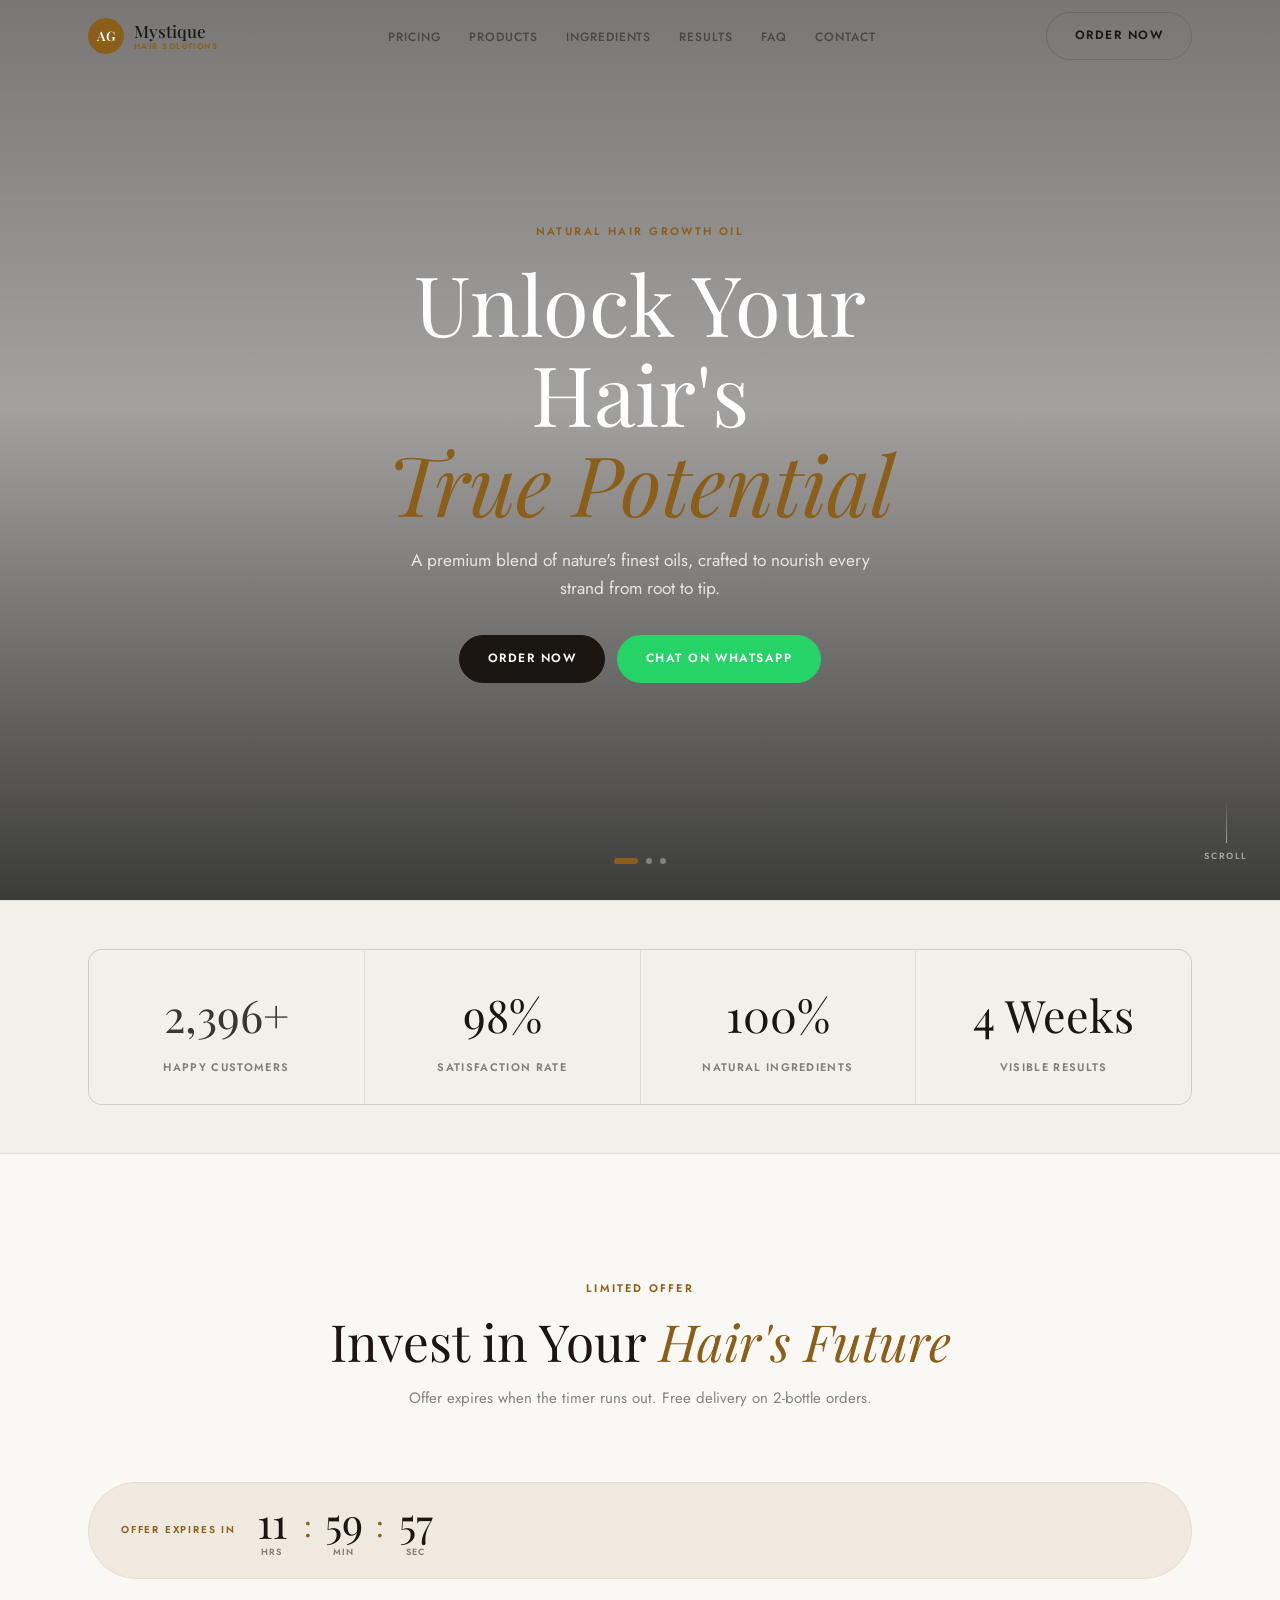
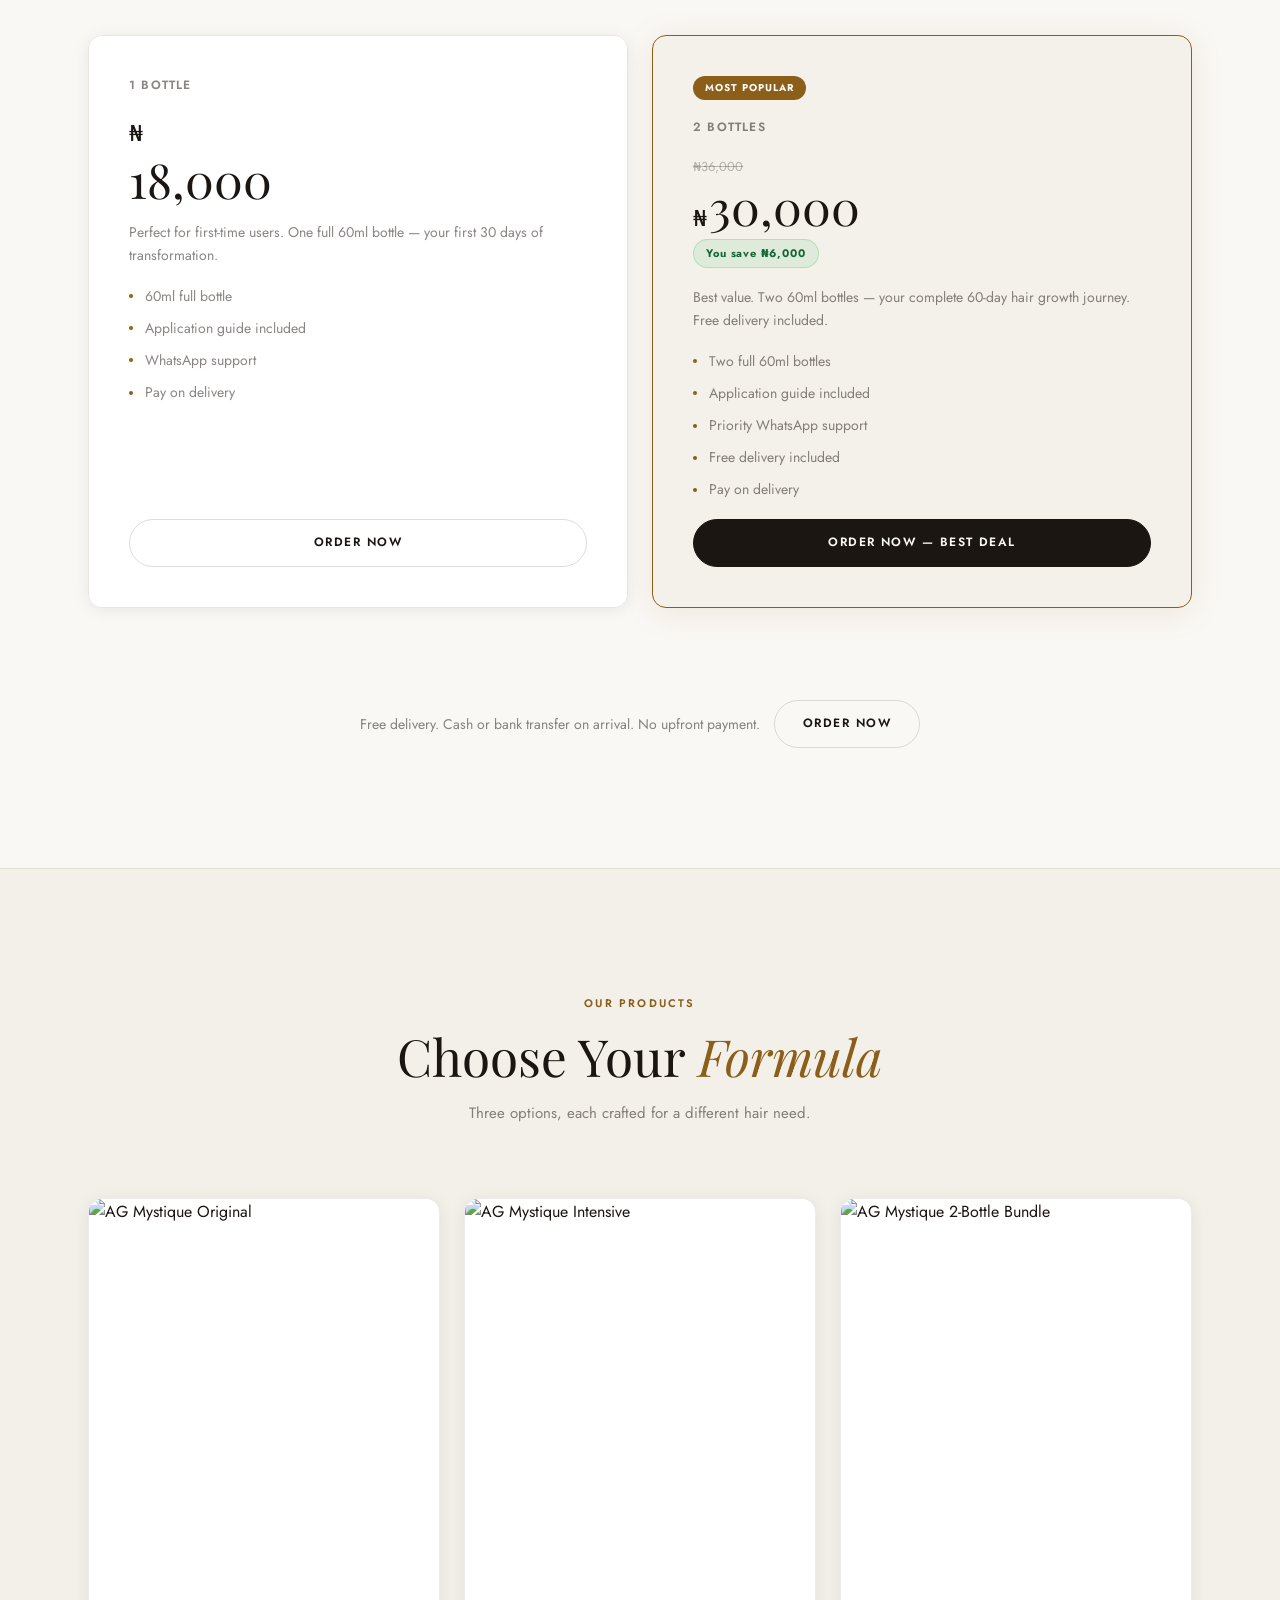
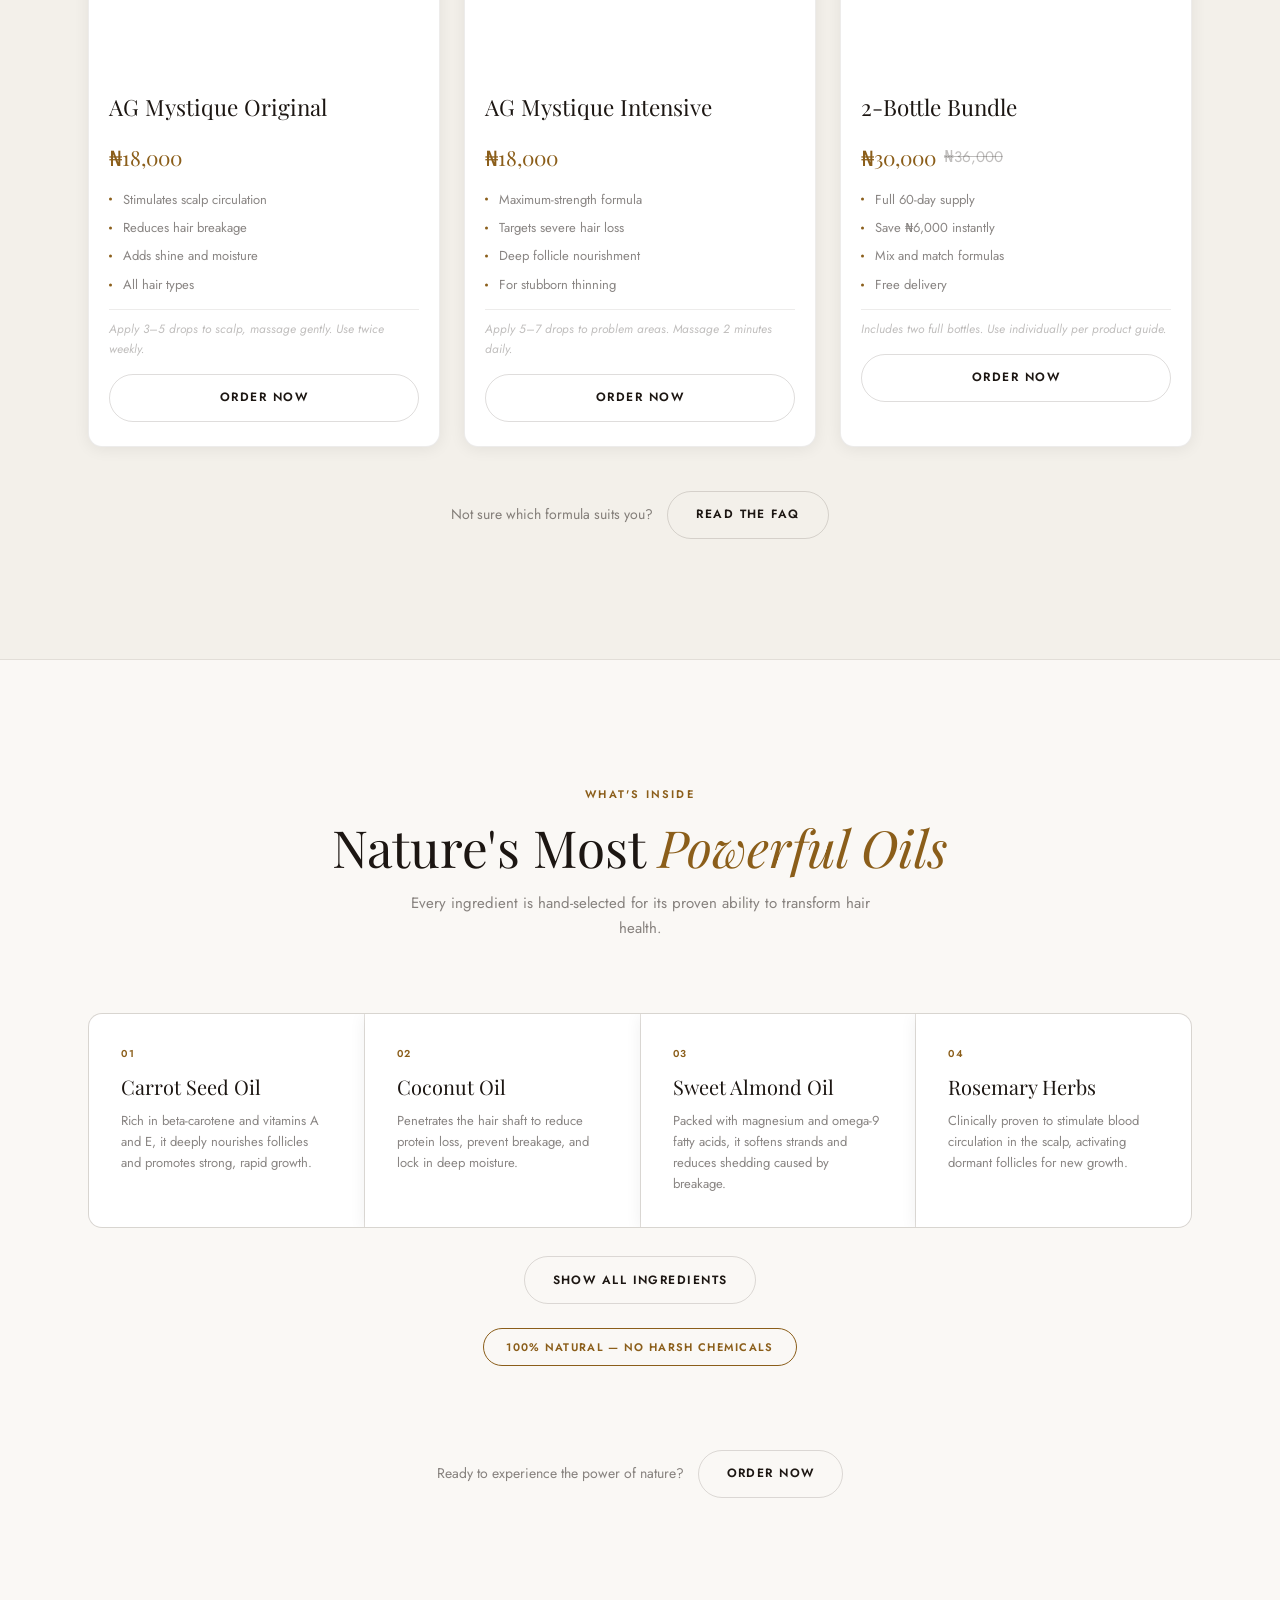
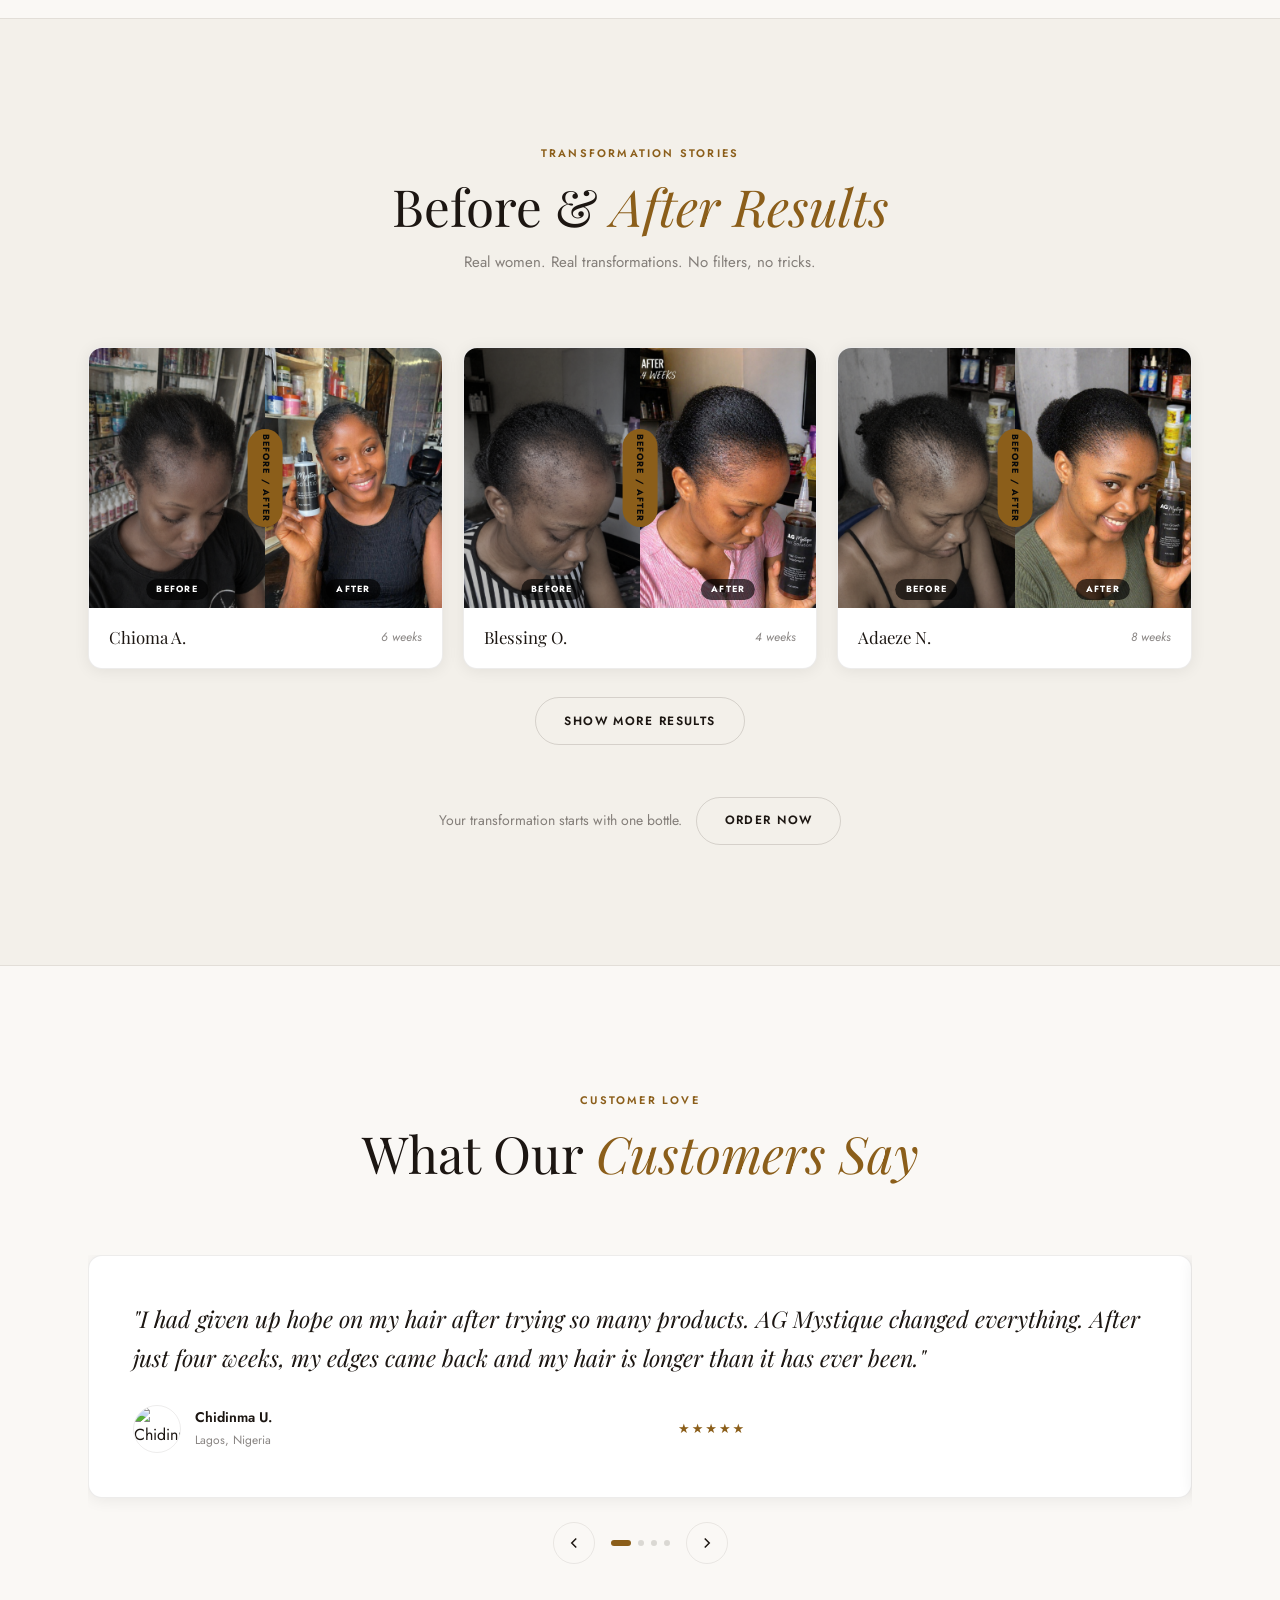
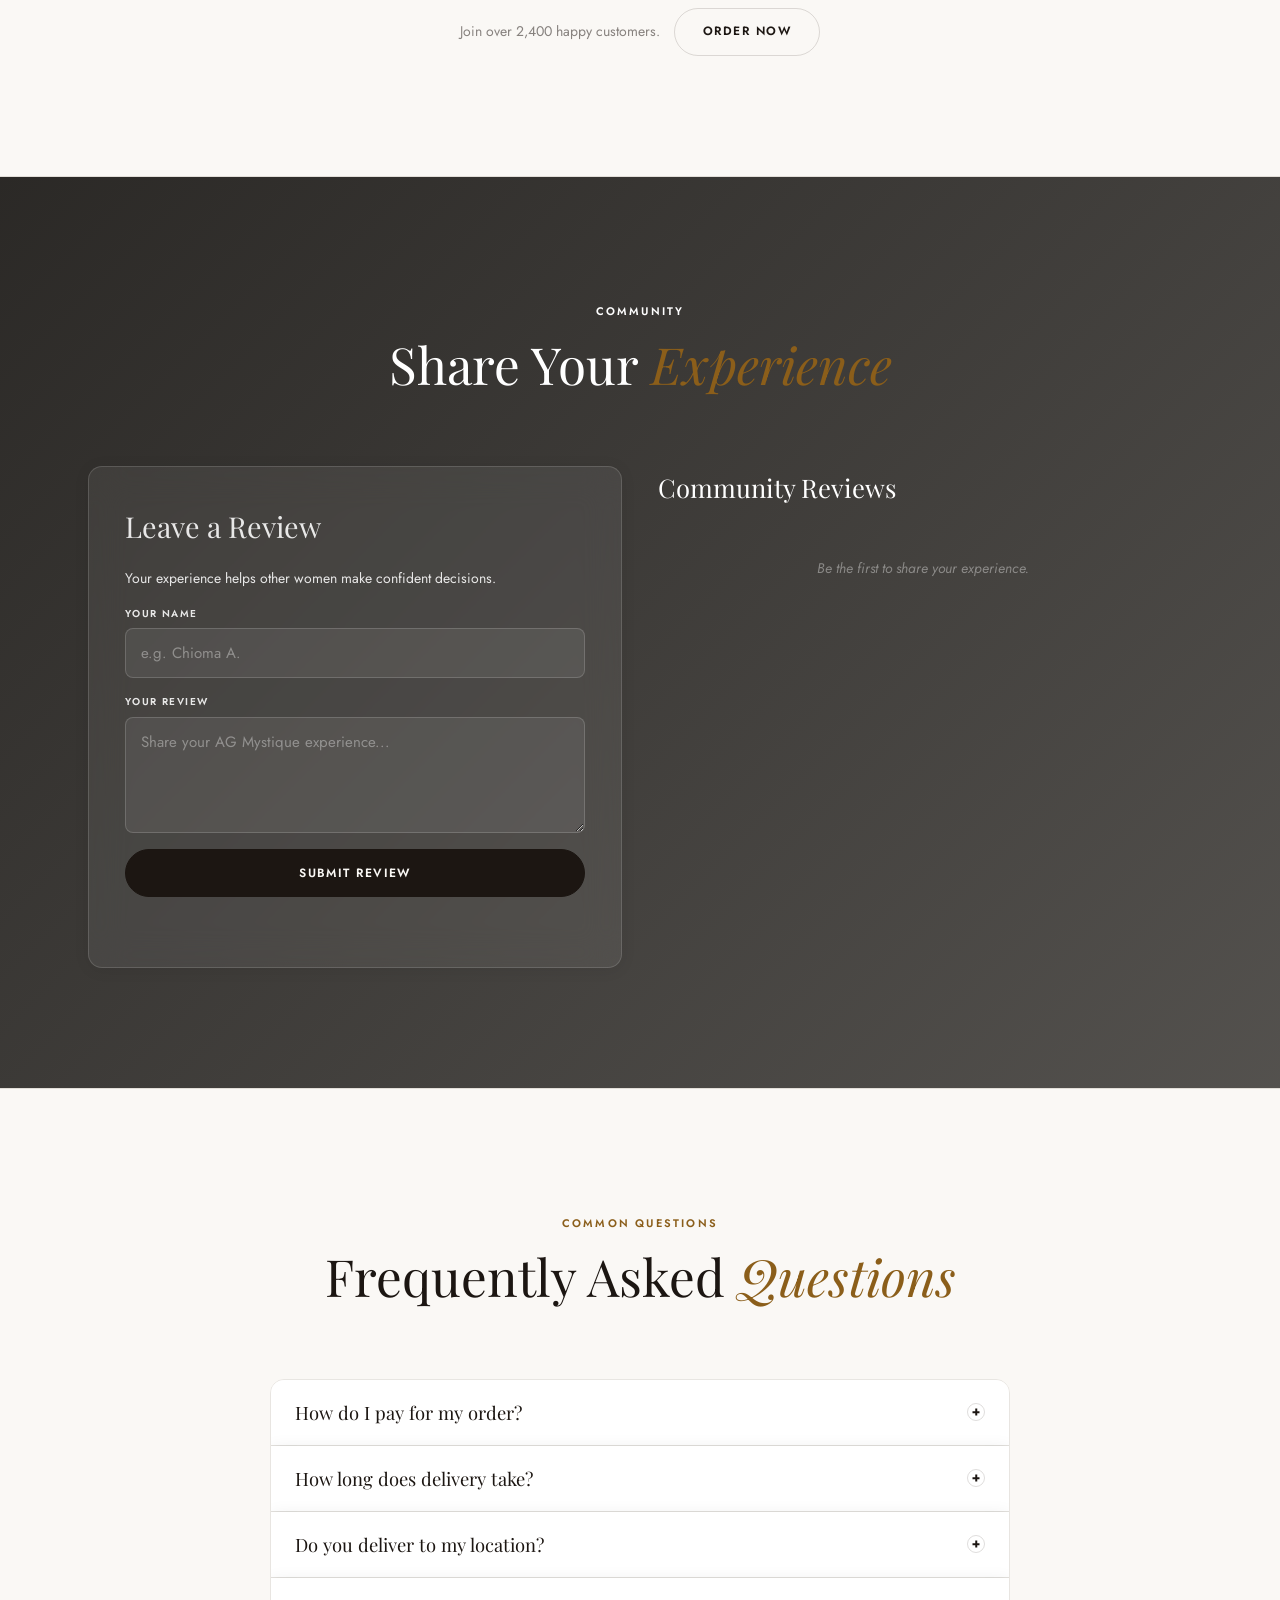
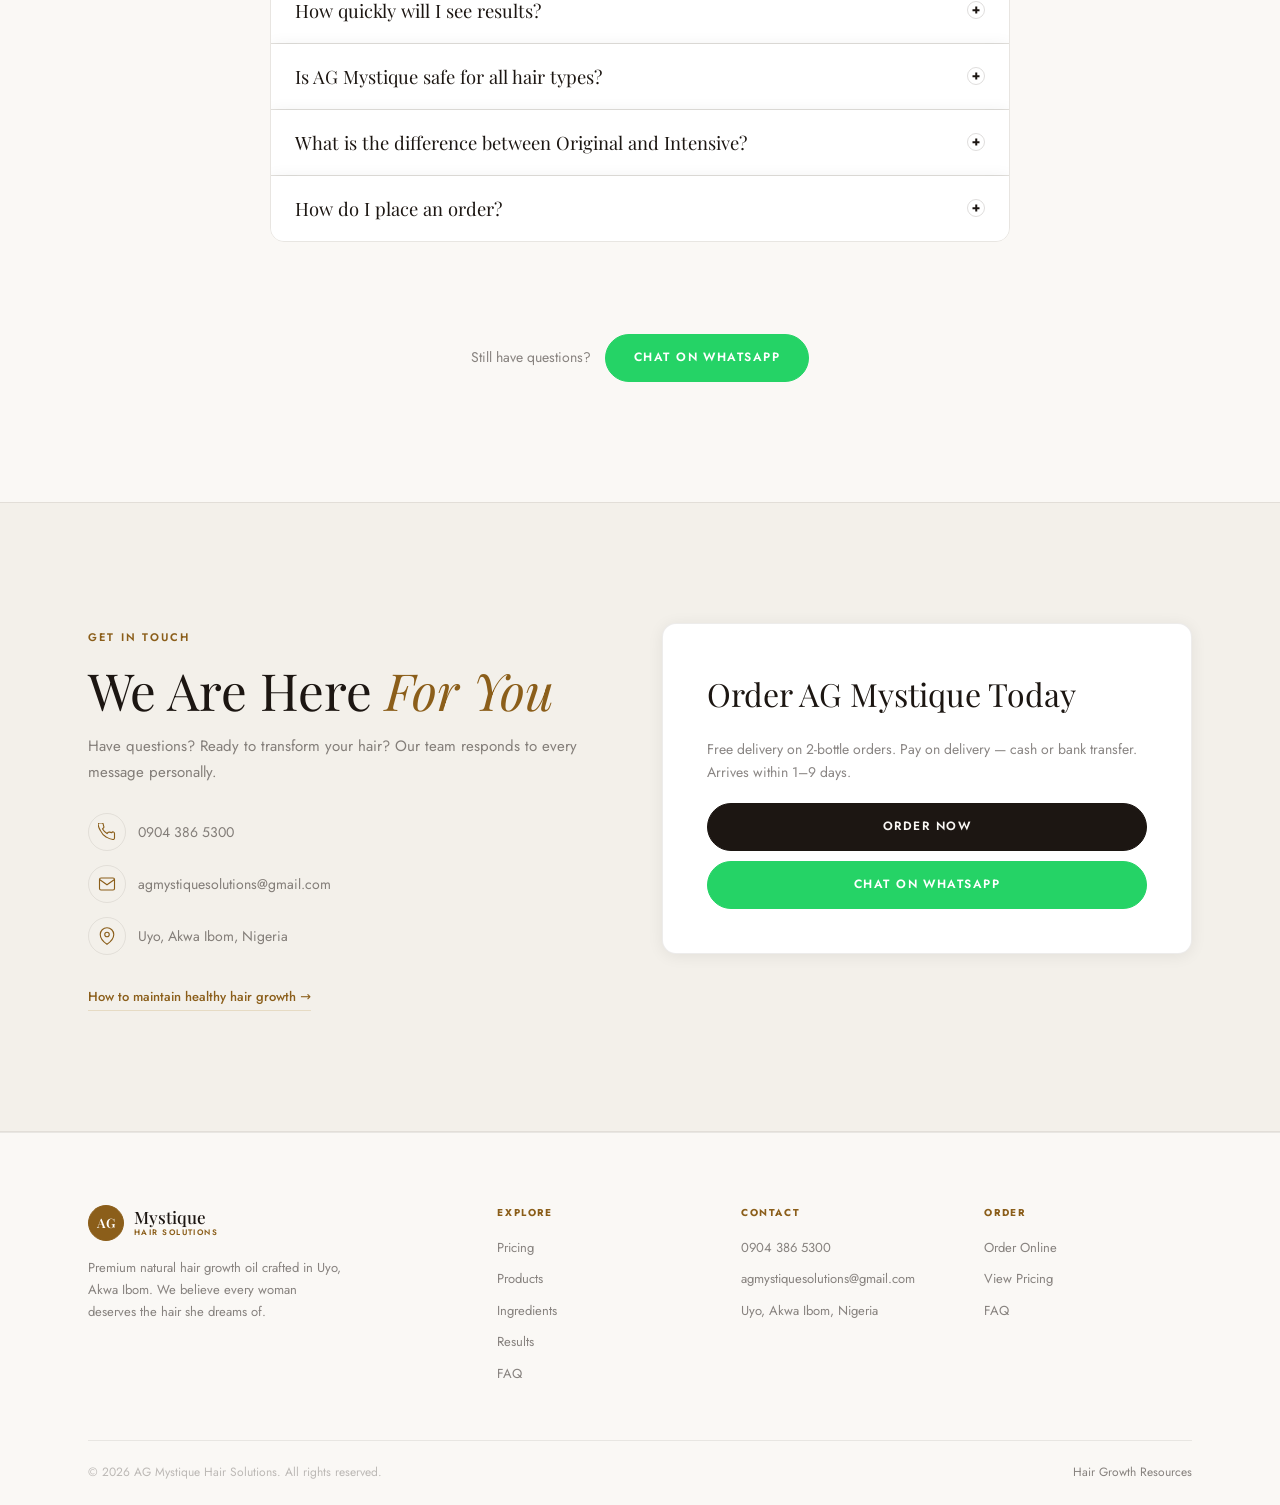
==== commit e9622123: "mmm" ====
--- a/index.html
+++ b/index.html
@@ -44,7 +44,7 @@
         <li><a href="#contact" class="nav-link">Contact</a></li>
       </ul>
       <div class="nav-right">
-        <a href="order.html" class="btn btn-outline nav-cta">Order Now</a>
+        <a href="Order.html" class="btn btn-outline nav-cta">Order Now</a>
         <button class="hamburger" id="hamburger" aria-label="Open menu" aria-expanded="false">
           <span class="h-line h-top"></span>
           <span class="h-line h-mid"></span>
@@ -66,7 +66,7 @@
         <li class="mob-item"><a href="#faq"         class="mob-link">FAQ</a></li>
         <li class="mob-item"><a href="#contact"     class="mob-link">Contact</a></li>
       </ul>
-      <a href="order.html" class="btn btn-fill mob-order">Order Now</a>
+      <a href="Order.html" class="btn btn-fill mob-order">Order Now</a>
     </nav>
   </div>
 
@@ -77,7 +77,7 @@
       <div class="hero-slides">
 
         <div class="slide active" data-index="0">
-          <img src="https://images.unsplash.com/photo-1522337360788-8b13dee7a37e?w=1600&q=85&auto=format&fit=crop" alt="" class="slide-bg" aria-hidden="true"/>
+          <img src="https://i.pinimg.com/736x/e7/07/34/e70734c1e76bee7fc735427f2cecc6ef.jpg" alt="" class="slide-bg" aria-hidden="true"/>
           <div class="slide-veil"></div>
           <div class="hero-content">
             <div class="hero-text">
@@ -93,7 +93,7 @@
         </div>
 
         <div class="slide" data-index="1">
-          <img src="https://images.unsplash.com/photo-1580618672591-eb180b1a973f?w=1600&q=85&auto=format&fit=crop" alt="" class="slide-bg" aria-hidden="true"/>
+          <img src="https://i.pinimg.com/1200x/3c/aa/f8/3caaf8a8121bf754abf3a5c5bdd6c1de.jpg" alt="" class="slide-bg" aria-hidden="true"/>
           <div class="slide-veil"></div>
           <div class="hero-content">
             <div class="hero-text">
@@ -109,7 +109,7 @@
         </div>
 
         <div class="slide" data-index="2">
-          <img src="https://images.unsplash.com/photo-1499557354967-2b2d8910bcca?w=1600&q=85&auto=format&fit=crop" alt="" class="slide-bg" aria-hidden="true"/>
+          <img src="https://i.pinimg.com/1200x/9a/f5/ac/9af5aceaaa397debcecc01a7ed0d825b.jpg" alt="" class="slide-bg" aria-hidden="true"/>
           <div class="slide-veil"></div>
           <div class="hero-content">
             <div class="hero-text">
@@ -184,8 +184,10 @@
           </div>
         </div>
 
-        <div class="pricing-grid">
-          <div class="price-card rv">
+        <div class="pricing-grid pricing-grid--2">
+
+          <div class="price-card price-card--anim rv" id="pc-1">
+            <div class="price-glow"></div>
             <div class="price-card-inner">
               <span class="price-tier">1 Bottle</span>
               <div class="price-amount">
@@ -198,11 +200,12 @@
                 <li>WhatsApp support</li>
                 <li>Pay on delivery</li>
               </ul>
-              <a href="order.html" class="btn btn-outline btn-full">Order Now</a>
-            </div>
-          </div>
-
-          <div class="price-card price-card--hero rv">
+              <a href="order.html" class="btn btn-outline btn-full price-btn">Order Now</a>
+            </div>
+          </div>
+
+          <div class="price-card price-card--hero price-card--anim rv" id="pc-2">
+            <div class="price-glow price-glow--gold"></div>
             <div class="price-card-inner">
               <span class="price-badge">Most Popular</span>
               <span class="price-tier">2 Bottles</span>
@@ -221,9 +224,10 @@
                 <li>Free delivery included</li>
                 <li>Pay on delivery</li>
               </ul>
-              <a href="order.html" class="btn btn-fill btn-full">Order Now — Best Deal</a>
-            </div>
-          </div>
+              <a href="order.html" class="btn btn-fill btn-full price-btn">Order Now — Best Deal</a>
+            </div>
+          </div>
+
         </div>
 
         <div class="strip rv">
@@ -359,45 +363,45 @@
 
           <div class="result-card rv">
             <div class="result-imgs">
-              <div class="result-half"><img src="https://images.unsplash.com/photo-1531746020798-e6953c6e8e04?w=400&q=80&auto=format&fit=crop" alt="Before" loading="lazy"/><span class="half-label">Before</span></div>
+              <div class="result-half"><img src="images/befor1.jpeg" alt="Before" loading="lazy"/><span class="half-label">Before</span></div>
               <div class="result-divider"><span>Before / After</span></div>
-              <div class="result-half"><img src="https://images.unsplash.com/photo-1522337360788-8b13dee7a37e?w=400&q=80&auto=format&fit=crop" alt="After" loading="lazy"/><span class="half-label">After</span></div>
+              <div class="result-half"><img src="images/after1.jpeg" alt="After" loading="lazy"/><span class="half-label">After</span></div>
             </div>
             <div class="result-meta"><span class="result-name">Chioma A.</span><span class="result-dur">6 weeks</span></div>
           </div>
 
           <div class="result-card rv">
             <div class="result-imgs">
-              <div class="result-half"><img src="https://images.unsplash.com/photo-1489424731084-a5d8b219a5bb?w=400&q=80&auto=format&fit=crop" alt="Before" loading="lazy"/><span class="half-label">Before</span></div>
+              <div class="result-half"><img src="images/before3.jpeg" alt="Before" loading="lazy"/><span class="half-label">Before</span></div>
               <div class="result-divider"><span>Before / After</span></div>
-              <div class="result-half"><img src="https://images.unsplash.com/photo-1580618672591-eb180b1a973f?w=400&q=80&auto=format&fit=crop" alt="After" loading="lazy"/><span class="half-label">After</span></div>
+              <div class="result-half"><img src="images/after3.jpeg" alt="After" loading="lazy"/><span class="half-label">After</span></div>
             </div>
             <div class="result-meta"><span class="result-name">Blessing O.</span><span class="result-dur">4 weeks</span></div>
           </div>
 
           <div class="result-card rv">
             <div class="result-imgs">
-              <div class="result-half"><img src="https://images.unsplash.com/photo-1519085360753-af0119f7cbe7?w=400&q=80&auto=format&fit=crop" alt="Before" loading="lazy"/><span class="half-label">Before</span></div>
+              <div class="result-half"><img src="images/before4.jpeg" alt="Before" loading="lazy"/><span class="half-label">Before</span></div>
               <div class="result-divider"><span>Before / After</span></div>
-              <div class="result-half"><img src="https://images.unsplash.com/photo-1499557354967-2b2d8910bcca?w=400&q=80&auto=format&fit=crop" alt="After" loading="lazy"/><span class="half-label">After</span></div>
+              <div class="result-half"><img src="images/after4.jpeg" alt="After" loading="lazy"/><span class="half-label">After</span></div>
             </div>
             <div class="result-meta"><span class="result-name">Adaeze N.</span><span class="result-dur">8 weeks</span></div>
           </div>
 
           <div class="result-card rv result-hidden">
             <div class="result-imgs">
-              <div class="result-half"><img src="https://images.unsplash.com/photo-1494790108377-be9c29b29330?w=400&q=80&auto=format&fit=crop" alt="Before" loading="lazy"/><span class="half-label">Before</span></div>
+              <div class="result-half"><img src="images/before6.jpeg" alt="Before" loading="lazy"/><span class="half-label">Before</span></div>
               <div class="result-divider"><span>Before / After</span></div>
-              <div class="result-half"><img src="https://images.unsplash.com/photo-1517841905240-472988babdf9?w=400&q=80&auto=format&fit=crop" alt="After" loading="lazy"/><span class="half-label">After</span></div>
+              <div class="result-half"><img src="images/after5.jpeg" alt="After" loading="lazy"/><span class="half-label">After</span></div>
             </div>
             <div class="result-meta"><span class="result-name">Ngozi E.</span><span class="result-dur">5 weeks</span></div>
           </div>
 
           <div class="result-card rv result-hidden">
             <div class="result-imgs">
-              <div class="result-half"><img src="https://images.unsplash.com/photo-1463453091185-61582044d556?w=400&q=80&auto=format&fit=crop" alt="Before" loading="lazy"/><span class="half-label">Before</span></div>
+              <div class="result-half"><img src="images/before7.jpeg" alt="Before" loading="lazy"/><span class="half-label">Before</span></div>
               <div class="result-divider"><span>Before / After</span></div>
-              <div class="result-half"><img src="https://images.unsplash.com/photo-1524504388940-b1c1722653e1?w=400&q=80&auto=format&fit=crop" alt="After" loading="lazy"/><span class="half-label">After</span></div>
+              <div class="result-half"><img src="images/after7.jpeg" alt="After" loading="lazy"/><span class="half-label">After</span></div>
             </div>
             <div class="result-meta"><span class="result-name">Funmi B.</span><span class="result-dur">10 weeks</span></div>
           </div>
@@ -500,11 +504,33 @@
     </section>
 
     <!-- ═══ COMMUNITY REVIEWS ═══ -->
+    <!-- ═══ COMMUNITY ═══ -->
     <section class="community-section" id="community">
-      <div class="container">
+      <!-- Video background -->
+      <video class="comm-video-bg" id="comm-video" autoplay muted loop playsinline poster="https://images.unsplash.com/photo-1522337360788-8b13dee7a37e?w=1400&q=80&auto=format&fit=crop">
+        <source src="https://www.w3schools.com/html/mov_bbb.mp4" type="video/mp4"/>
+      </video>
+      <div class="comm-veil"></div>
+
+      <!-- Video controls -->
+      <div class="comm-vid-controls" id="comm-vid-controls">
+        <button class="vid-btn" id="vid-playpause" aria-label="Pause video">
+          <svg class="icon-pause" viewBox="0 0 24 24" fill="currentColor" width="16" height="16"><rect x="6" y="4" width="4" height="16"/><rect x="14" y="4" width="4" height="16"/></svg>
+          <svg class="icon-play" viewBox="0 0 24 24" fill="currentColor" width="16" height="16" style="display:none"><polygon points="5,3 19,12 5,21"/></svg>
+        </button>
+        <button class="vid-btn" id="vid-mute" aria-label="Unmute video">
+          <svg class="icon-muted" viewBox="0 0 24 24" fill="none" stroke="currentColor" stroke-width="2" width="16" height="16"><polygon points="11 5 6 9 2 9 2 15 6 15 11 19 11 5"/><line x1="23" y1="9" x2="17" y2="15"/><line x1="17" y1="9" x2="23" y2="15"/></svg>
+          <svg class="icon-sound" viewBox="0 0 24 24" fill="none" stroke="currentColor" stroke-width="2" width="16" height="16" style="display:none"><polygon points="11 5 6 9 2 9 2 15 6 15 11 19 11 5"/><path d="M19.07 4.93a10 10 0 010 14.14M15.54 8.46a5 5 0 010 7.07"/></svg>
+        </button>
+        <button class="vid-btn" id="vid-fullscreen" aria-label="Fullscreen">
+          <svg viewBox="0 0 24 24" fill="none" stroke="currentColor" stroke-width="2" width="16" height="16"><path d="M8 3H5a2 2 0 00-2 2v3m18 0V5a2 2 0 00-2-2h-3m0 18h3a2 2 0 002-2v-3M3 16v3a2 2 0 002 2h3"/></svg>
+        </button>
+      </div>
+
+      <div class="container comm-content">
         <div class="section-head rv">
-          <p class="eyebrow">Community</p>
-          <h2 class="section-title">Share Your <em>Experience</em></h2>
+          <p class="eyebrow" style="color:#fff;">Community</p>
+          <h2 class="section-title" style="color:#fff;">Share Your <em>Experience</em></h2>
         </div>
         <div class="community-layout">
           <div class="comm-form-col rv">
@@ -524,7 +550,7 @@
             </div>
           </div>
           <div class="comm-list-col rv">
-            <h3 class="comm-list-title">Community Reviews</h3>
+            <h3 class="comm-list-title" style="color:#fff;">Community Reviews</h3>
             <div class="reviews-list" id="reviews-list"></div>
           </div>
         </div>
--- a/style.css
+++ b/style.css
@@ -938,6 +938,162 @@
 .float-top { bottom: 76px; background: var(--surface); color: var(--text); border: 1px solid var(--border); transition: opacity 0.3s var(--ease), transform 0.3s var(--ease), background var(--t-theme) var(--ease), border-color var(--t-theme) var(--ease); }
 .float-top:hover { border-color: var(--border-2); }
 
+/* ── COMMUNITY VIDEO BACKGROUND ── */
+.community-section {
+  position: relative;
+  overflow: hidden;
+  padding: clamp(64px,10vw,120px) 0;
+}
+.comm-video-bg {
+  position: absolute;
+  inset: 0;
+  width: 100%; height: 100%;
+  object-fit: cover;
+  z-index: 0;
+}
+.comm-veil {
+  position: absolute;
+  inset: 0; z-index: 1;
+  background: linear-gradient(135deg, rgba(8,6,4,0.85) 0%, rgba(8,6,4,0.68) 100%);
+}
+.comm-content { position: relative; z-index: 2; }
+
+.comm-vid-controls {
+  position: absolute;
+  bottom: 20px; right: 20px;
+  z-index: 10;
+  display: flex; gap: 8px;
+  opacity: 1;
+  transform: translateY(0);
+  transition: opacity 0.3s ease, transform 0.3s ease;
+}
+/* On desktop only — hide until hover */
+@media (min-width: 1024px) {
+  .comm-vid-controls {
+    opacity: 0;
+    transform: translateY(6px);
+  }
+  .community-section:hover .comm-vid-controls,
+  .community-section:focus-within .comm-vid-controls {
+    opacity: 1;
+    transform: translateY(0);
+  }
+}
+
+.vid-btn {
+  width: 40px; height: 40px;
+  border-radius: 50%;
+  background: rgba(255,255,255,0.12);
+  backdrop-filter: blur(10px);
+  -webkit-backdrop-filter: blur(10px);
+  border: 1px solid rgba(255,255,255,0.22);
+  color: #fff;
+  display: flex; align-items: center; justify-content: center;
+  transition: background 0.2s ease, transform 0.15s ease;
+  min-height: 40px;
+}
+.vid-btn:hover  { background: rgba(255,255,255,0.24); transform: scale(1.1); }
+.vid-btn:active { transform: scale(0.92); }
+
+/* Community cards on video */
+.community-section .comm-form-card {
+  background: rgba(255,255,255,0.07);
+  backdrop-filter: blur(18px);
+  -webkit-backdrop-filter: blur(18px);
+  border-color: rgba(255,255,255,0.14);
+}
+.community-section .comm-form-title,
+.community-section .comm-form-sub,
+.community-section .form-label { color: rgba(255,255,255,0.88); }
+.community-section .form-input,
+.community-section .form-textarea {
+  background: rgba(255,255,255,0.07);
+  border-color: rgba(255,255,255,0.16);
+  color: #fff;
+}
+.community-section .form-input::placeholder,
+.community-section .form-textarea::placeholder { color: rgba(255,255,255,0.36); }
+.community-section .form-input:focus,
+.community-section .form-textarea:focus { border-color: var(--gold); background: rgba(255,255,255,0.1); }
+.community-section .r-success { color: #4ade80; }
+.community-section .review-item {
+  background: rgba(255,255,255,0.07);
+  backdrop-filter: blur(12px);
+  -webkit-backdrop-filter: blur(12px);
+  border-color: rgba(255,255,255,0.12);
+}
+.community-section .rev-name  { color: #fff; }
+.community-section .rev-date,
+.community-section .rev-text  { color: rgba(255,255,255,0.62); }
+.community-section .no-reviews { color: rgba(255,255,255,0.38); }
+.community-section .btn-fill {
+  background: var(--gold); border-color: var(--gold); color: #fff;
+}
+.community-section .btn-fill:hover { background: #d4a55a; border-color: #d4a55a; }
+
+/* ── PRICING ANIMATION ── */
+.pricing-grid--2 {
+  display: grid;
+  grid-template-columns: 1fr;
+  gap: 20px;
+  margin-bottom: 48px;
+  perspective: 1200px;
+}
+
+.price-card--anim {
+  position: relative; overflow: hidden;
+  transition: transform 0.4s var(--spring), box-shadow 0.4s ease, border-color 0.3s ease;
+}
+.price-card--anim:hover { transform: translateY(-8px) scale(1.015); box-shadow: 0 24px 56px var(--shadow-lg); }
+.price-card--hero.price-card--anim:hover { box-shadow: 0 24px 64px rgba(200,168,107,0.2); }
+
+.price-glow {
+  position: absolute; width: 240px; height: 240px; border-radius: 50%;
+  background: radial-gradient(circle, rgba(200,168,107,0.07) 0%, transparent 70%);
+  top: -80px; right: -80px;
+  pointer-events: none; opacity: 0;
+  transition: opacity 0.4s ease, transform 0.6s ease;
+}
+.price-glow--gold { background: radial-gradient(circle, rgba(200,168,107,0.14) 0%, transparent 70%); width: 320px; height: 320px; }
+.price-card--anim:hover .price-glow { opacity: 1; transform: scale(1.25); }
+
+/* Feature list staggered reveal */
+.price-card--anim .price-features li {
+  opacity: 0; transform: translateX(-10px);
+  transition: opacity 0.4s ease, transform 0.4s ease;
+}
+.price-card--anim.in .price-features li:nth-child(1) { opacity:1; transform:translateX(0); transition-delay:0.14s; }
+.price-card--anim.in .price-features li:nth-child(2) { opacity:1; transform:translateX(0); transition-delay:0.21s; }
+.price-card--anim.in .price-features li:nth-child(3) { opacity:1; transform:translateX(0); transition-delay:0.28s; }
+.price-card--anim.in .price-features li:nth-child(4) { opacity:1; transform:translateX(0); transition-delay:0.35s; }
+.price-card--anim.in .price-features li:nth-child(5) { opacity:1; transform:translateX(0); transition-delay:0.42s; }
+
+/* Price number pop on hover */
+.price-card--anim .price-val {
+  display: inline-block;
+  transition: transform 0.3s var(--spring), color 0.3s ease;
+}
+.price-card--anim:hover .price-val { transform: scale(1.07); color: var(--gold); }
+
+/* CTA button shimmer on hover */
+.price-btn { position: relative; overflow: hidden; }
+.price-btn::after {
+  content: '';
+  position: absolute; inset: 0;
+  background: linear-gradient(105deg, transparent 40%, rgba(255,255,255,0.14) 50%, transparent 60%);
+  transform: translateX(-100%);
+  transition: transform 0.5s ease;
+}
+.price-btn:hover::after { transform: translateX(100%); }
+
+/* Countdown seconds pulse */
+.cd-n.pulse { animation: cdPulse 0.18s ease; }
+@keyframes cdPulse {
+  0%   { transform: scale(1); }
+  50%  { transform: scale(1.14); color: var(--gold); }
+  100% { transform: scale(1); }
+}
+
 /* ── PROOF COUNTER + FADE ── */
 .proof-n {
   transition: opacity 0.4s ease, color var(--t-theme) var(--ease);
@@ -1021,6 +1177,10 @@
 [data-theme="warm"] .btn-fill:hover {
   background: #e8b96a;
   border-color: #e8b96a;
+}
+
+@media (min-width: 600px) {
+  .pricing-grid--2 { grid-template-columns: 1fr 1fr; gap: 24px; }
 }
 
 /* ── RESPONSIVE 768px ── */
